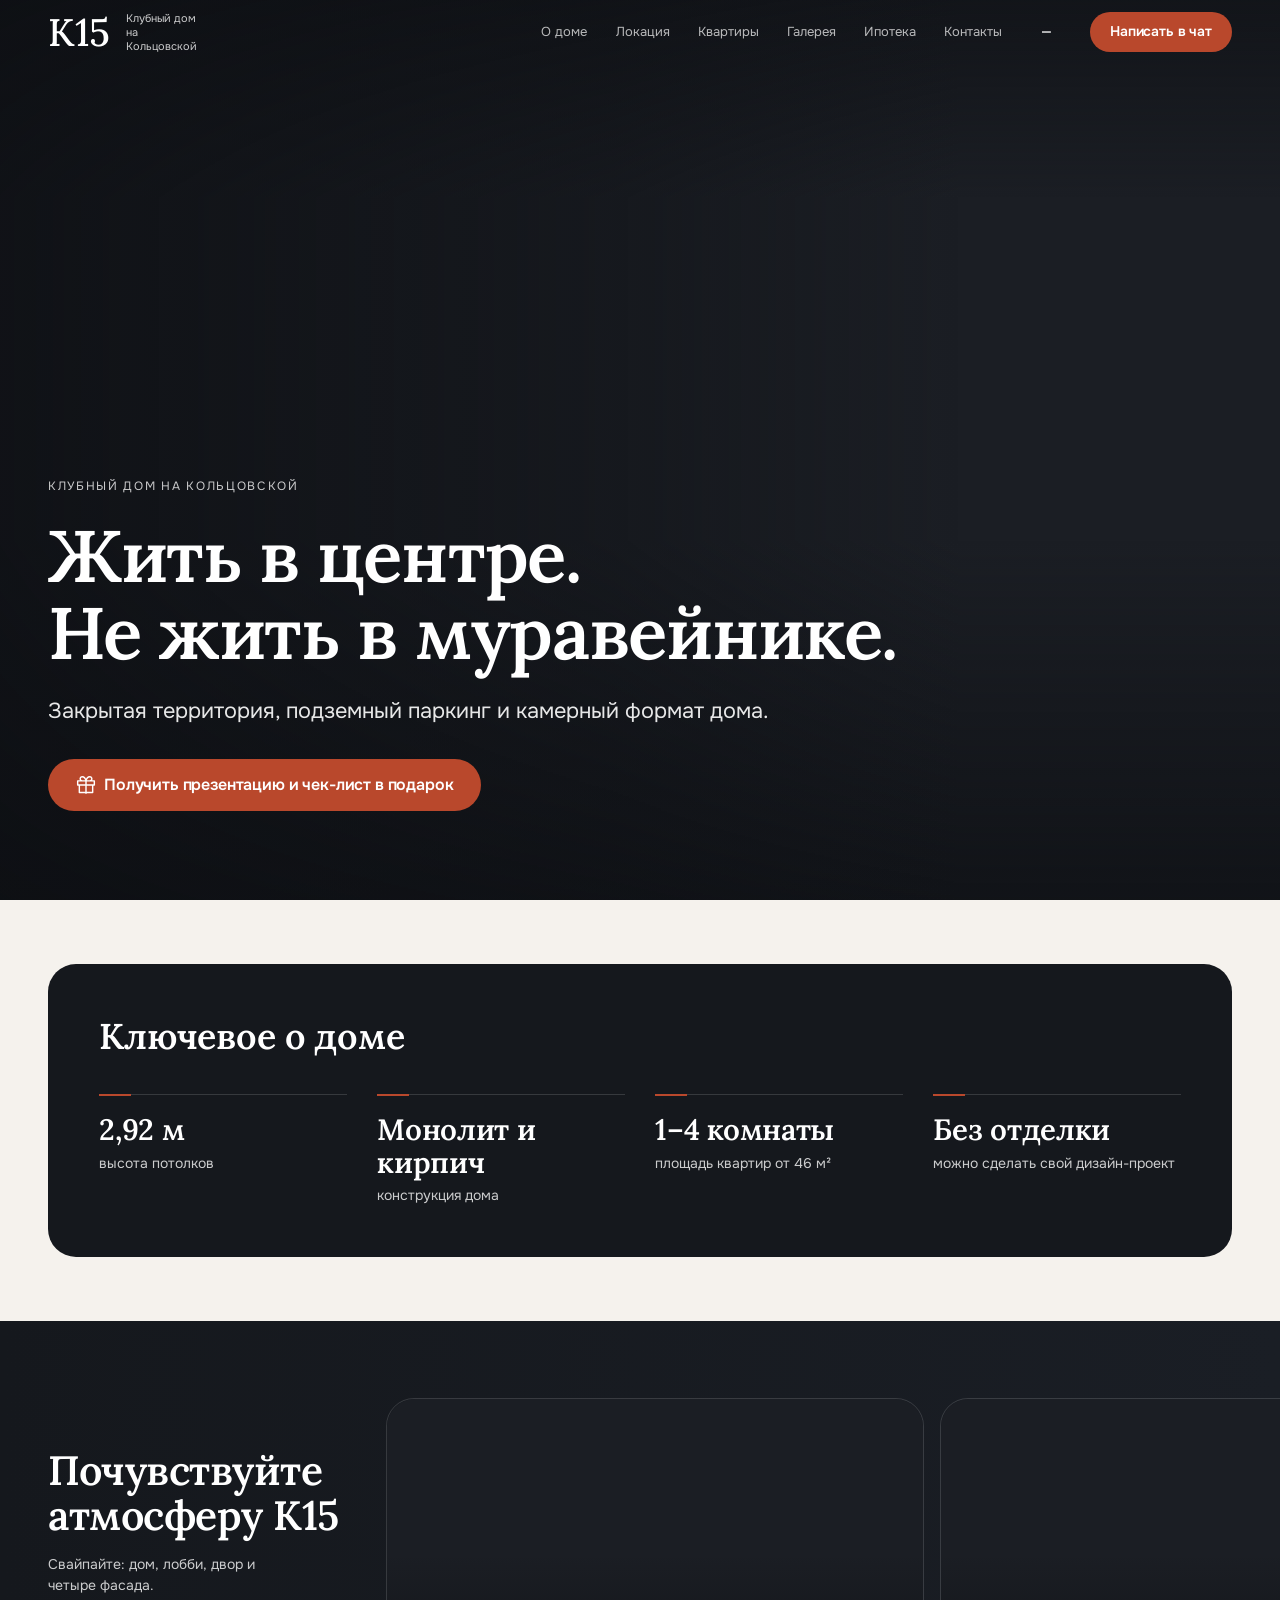
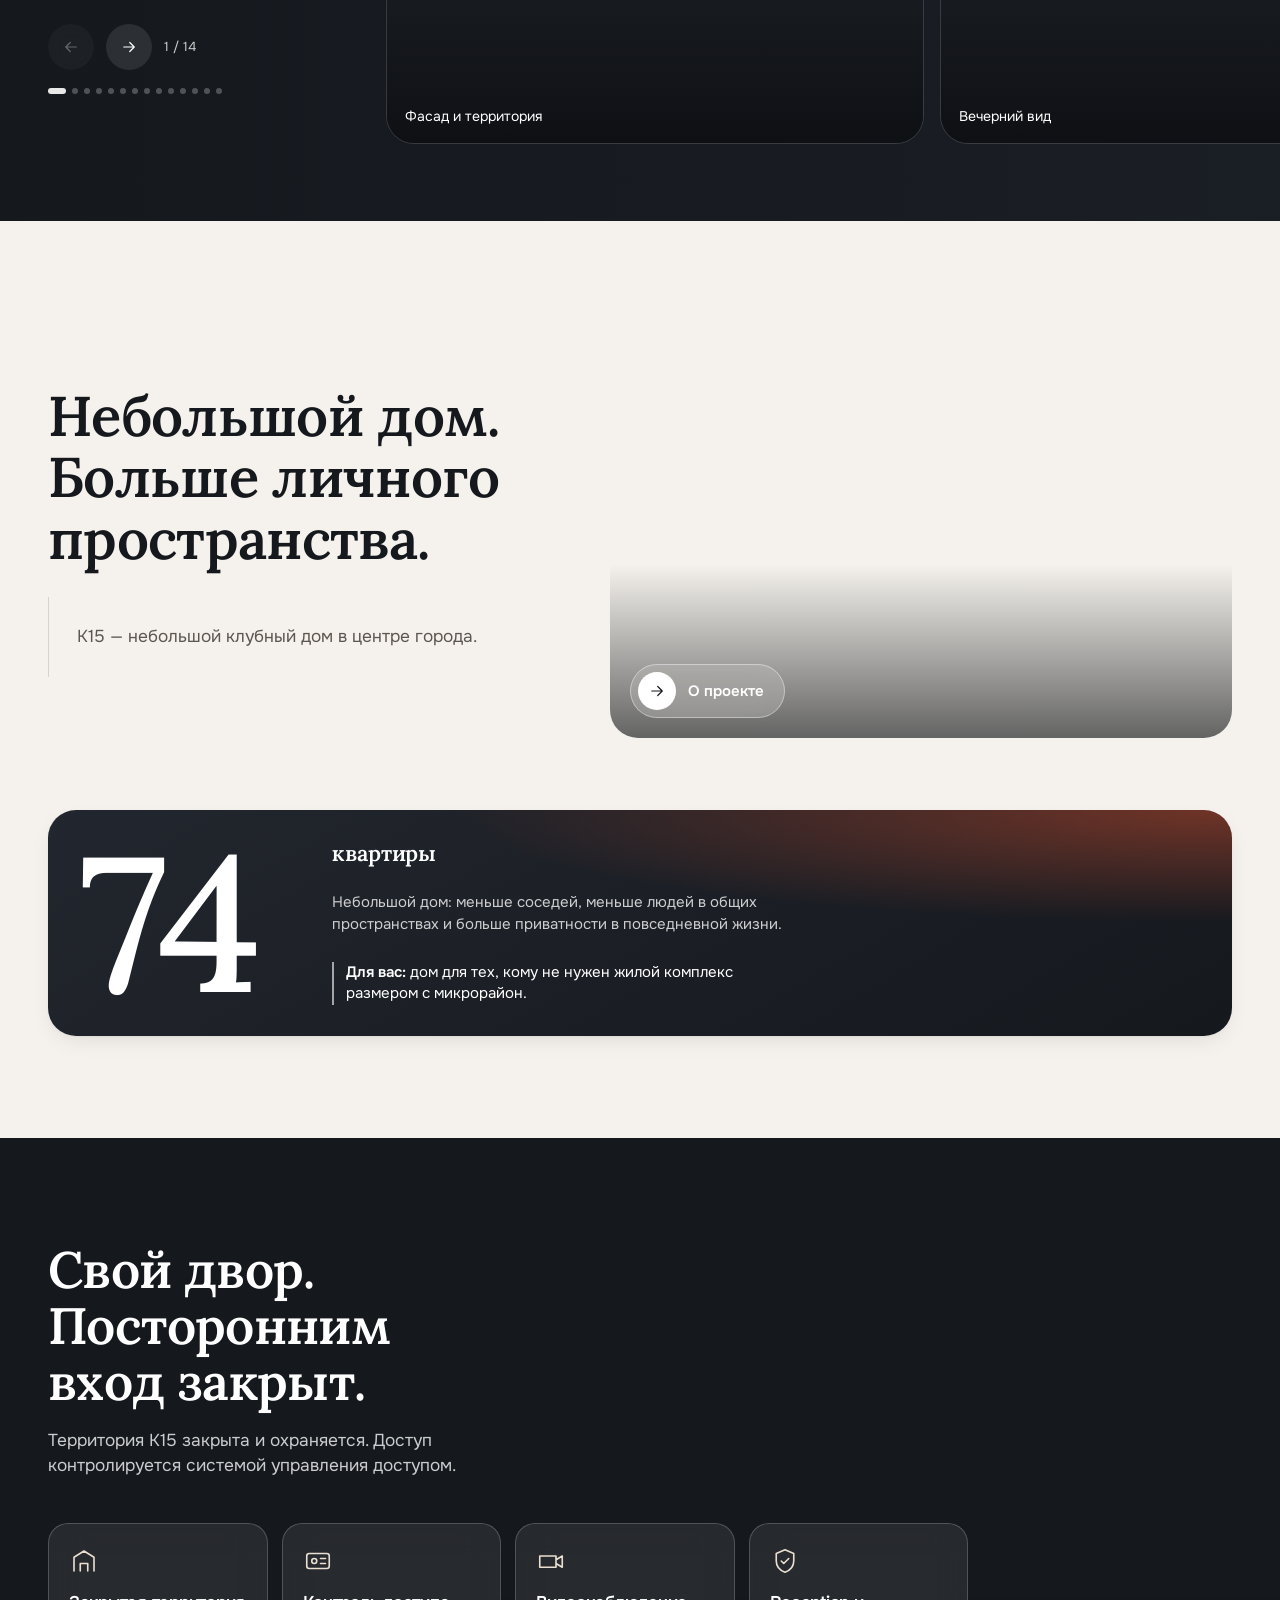
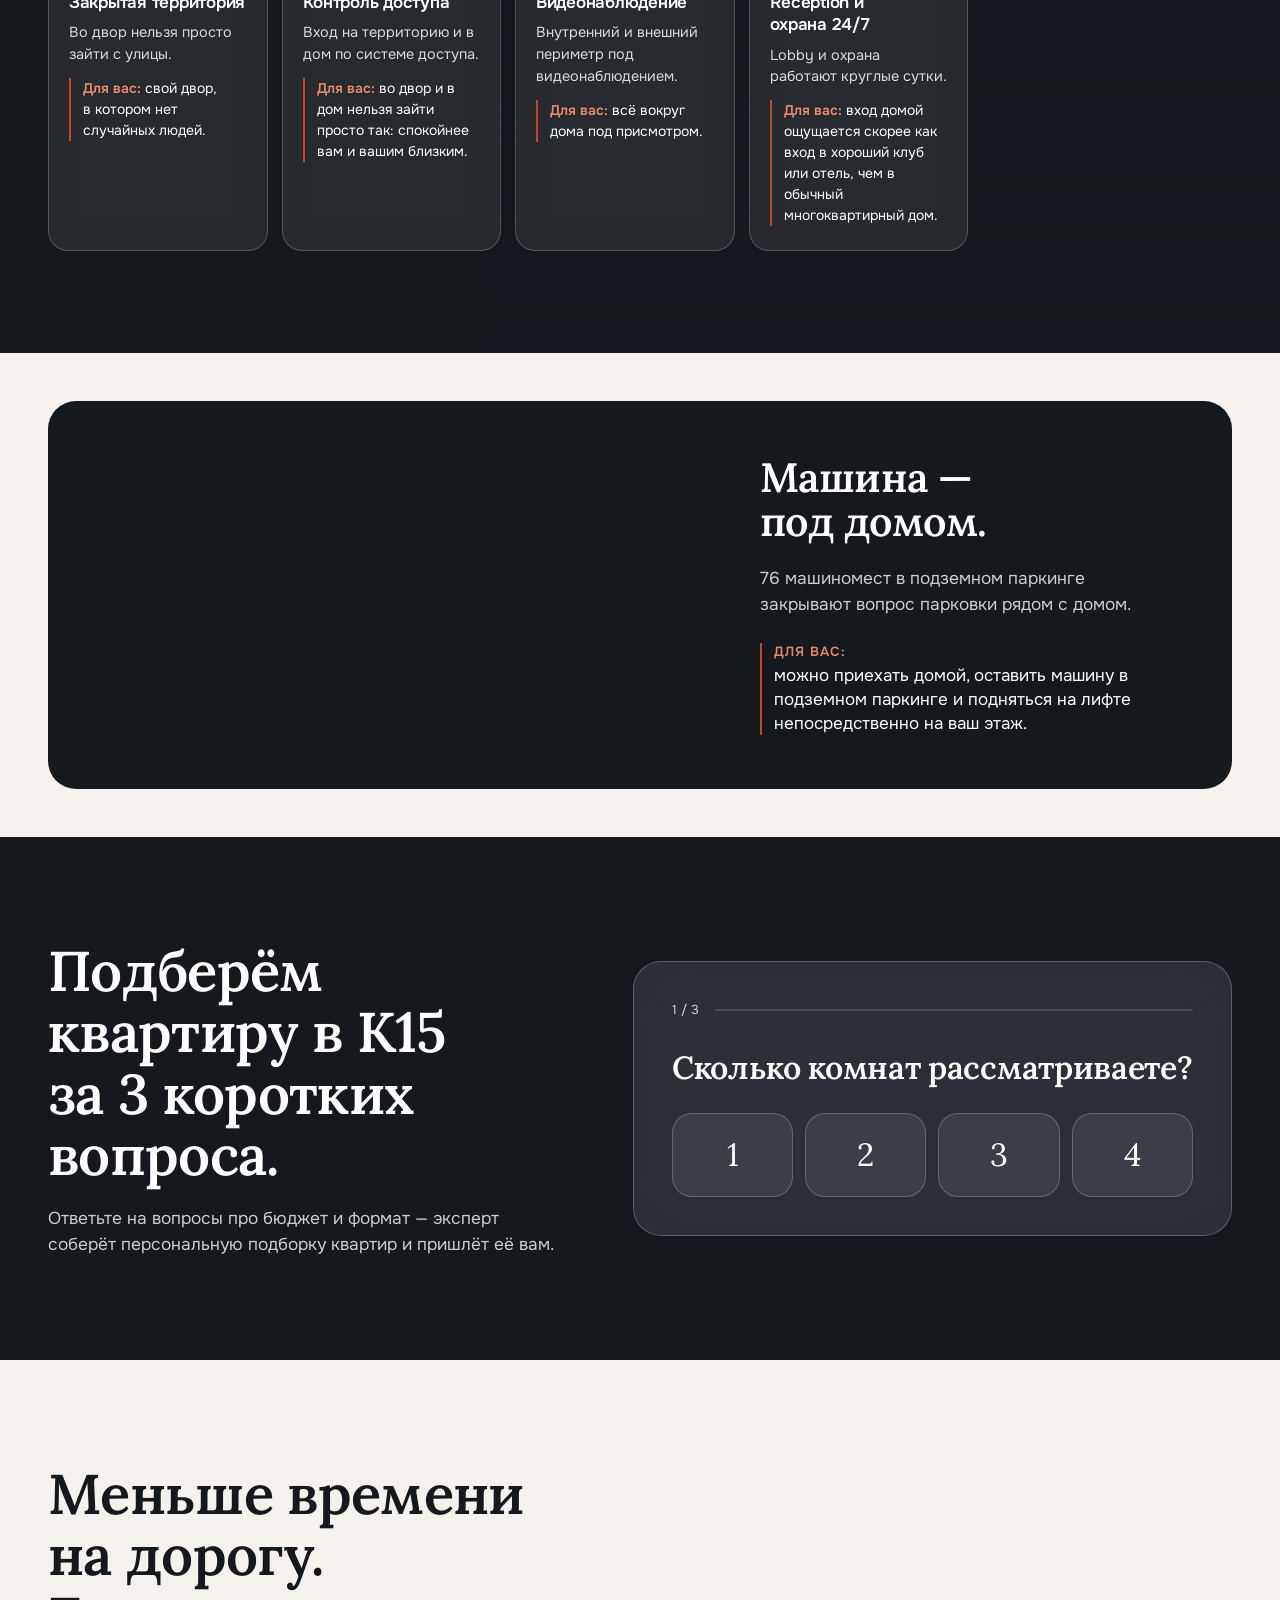
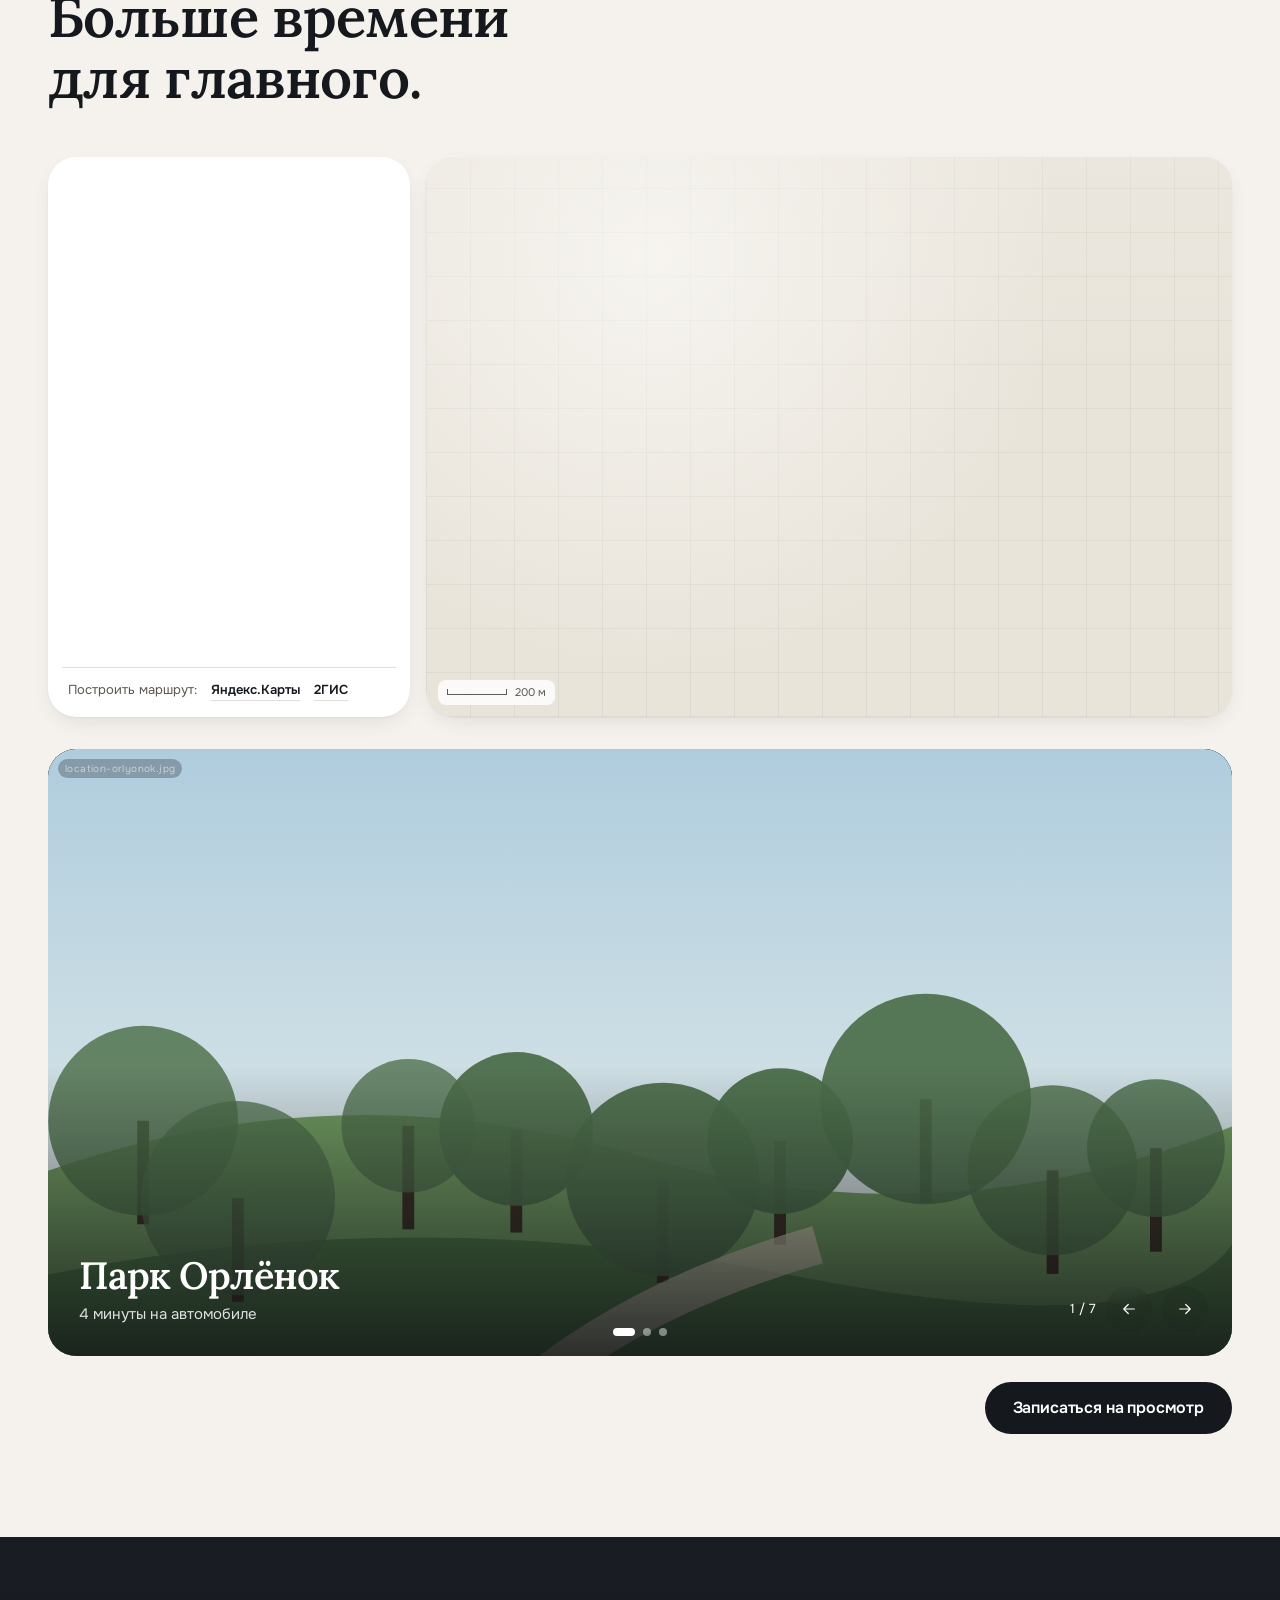
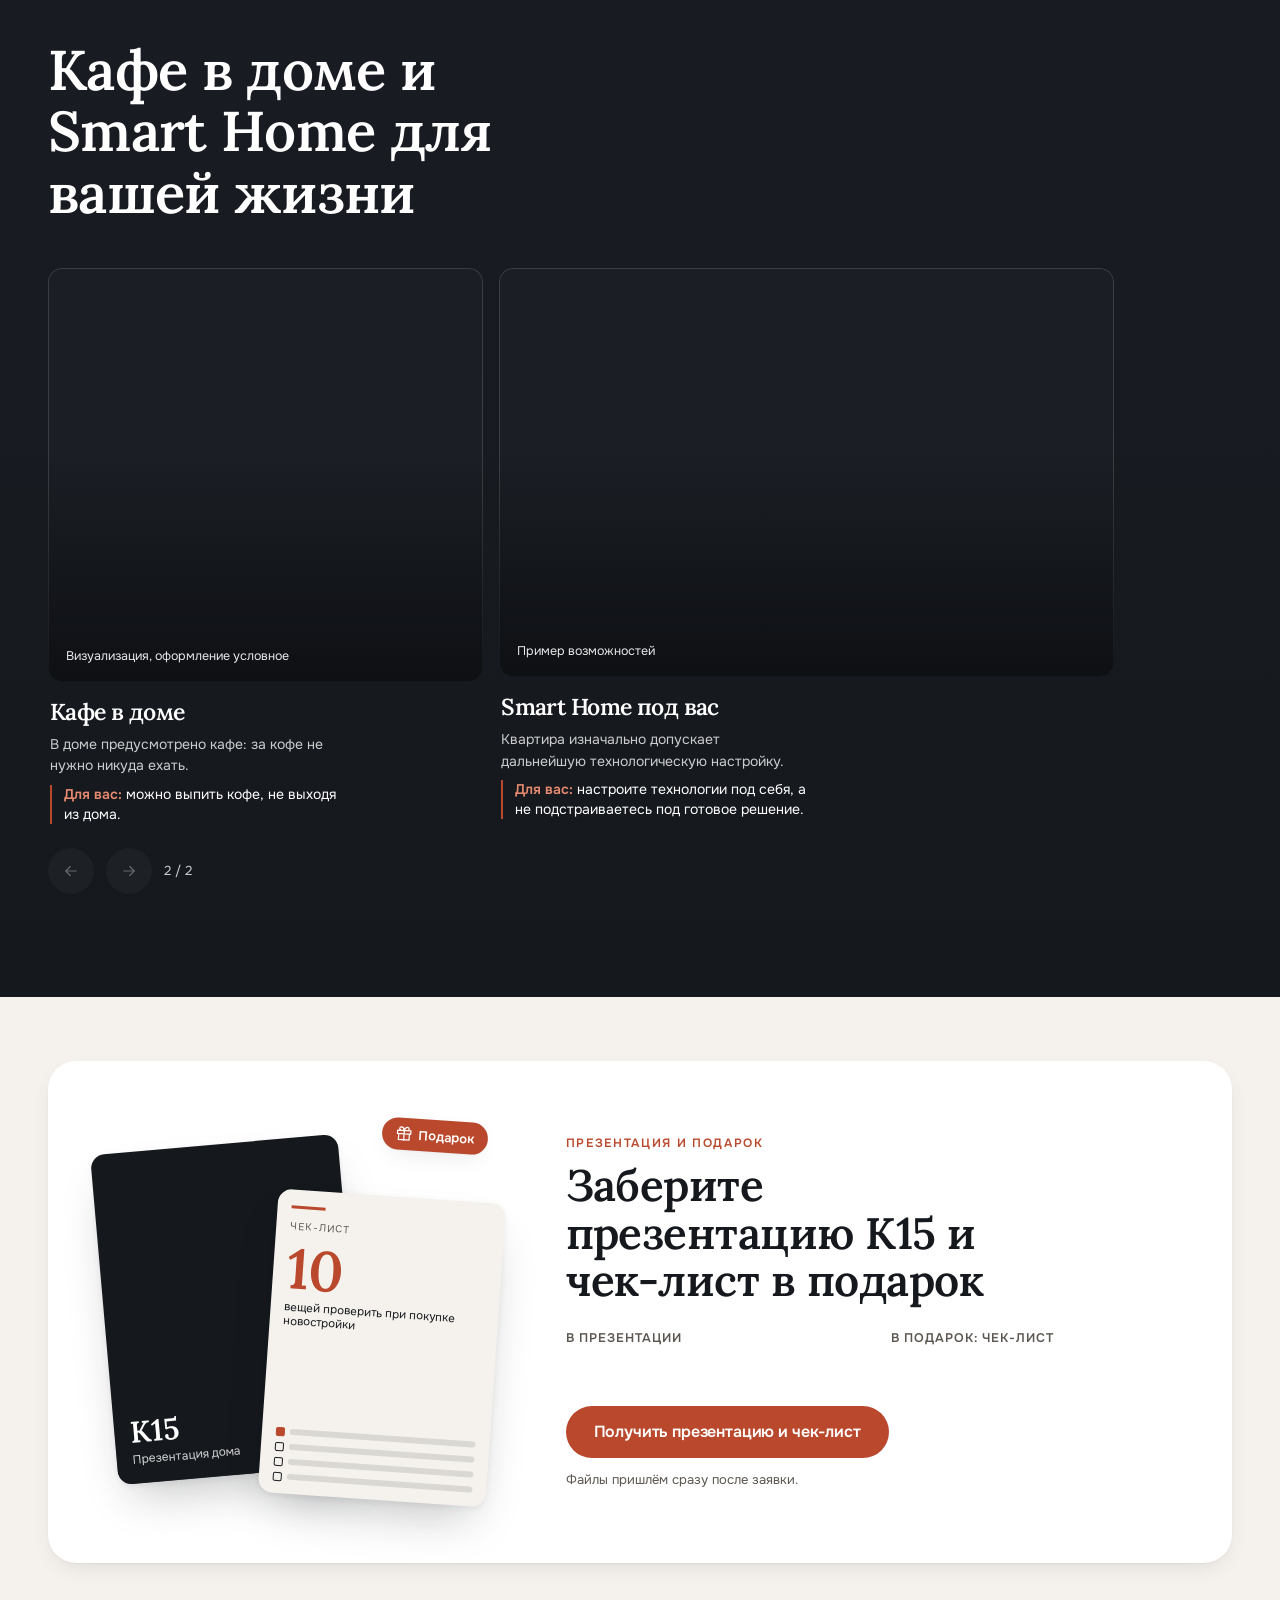
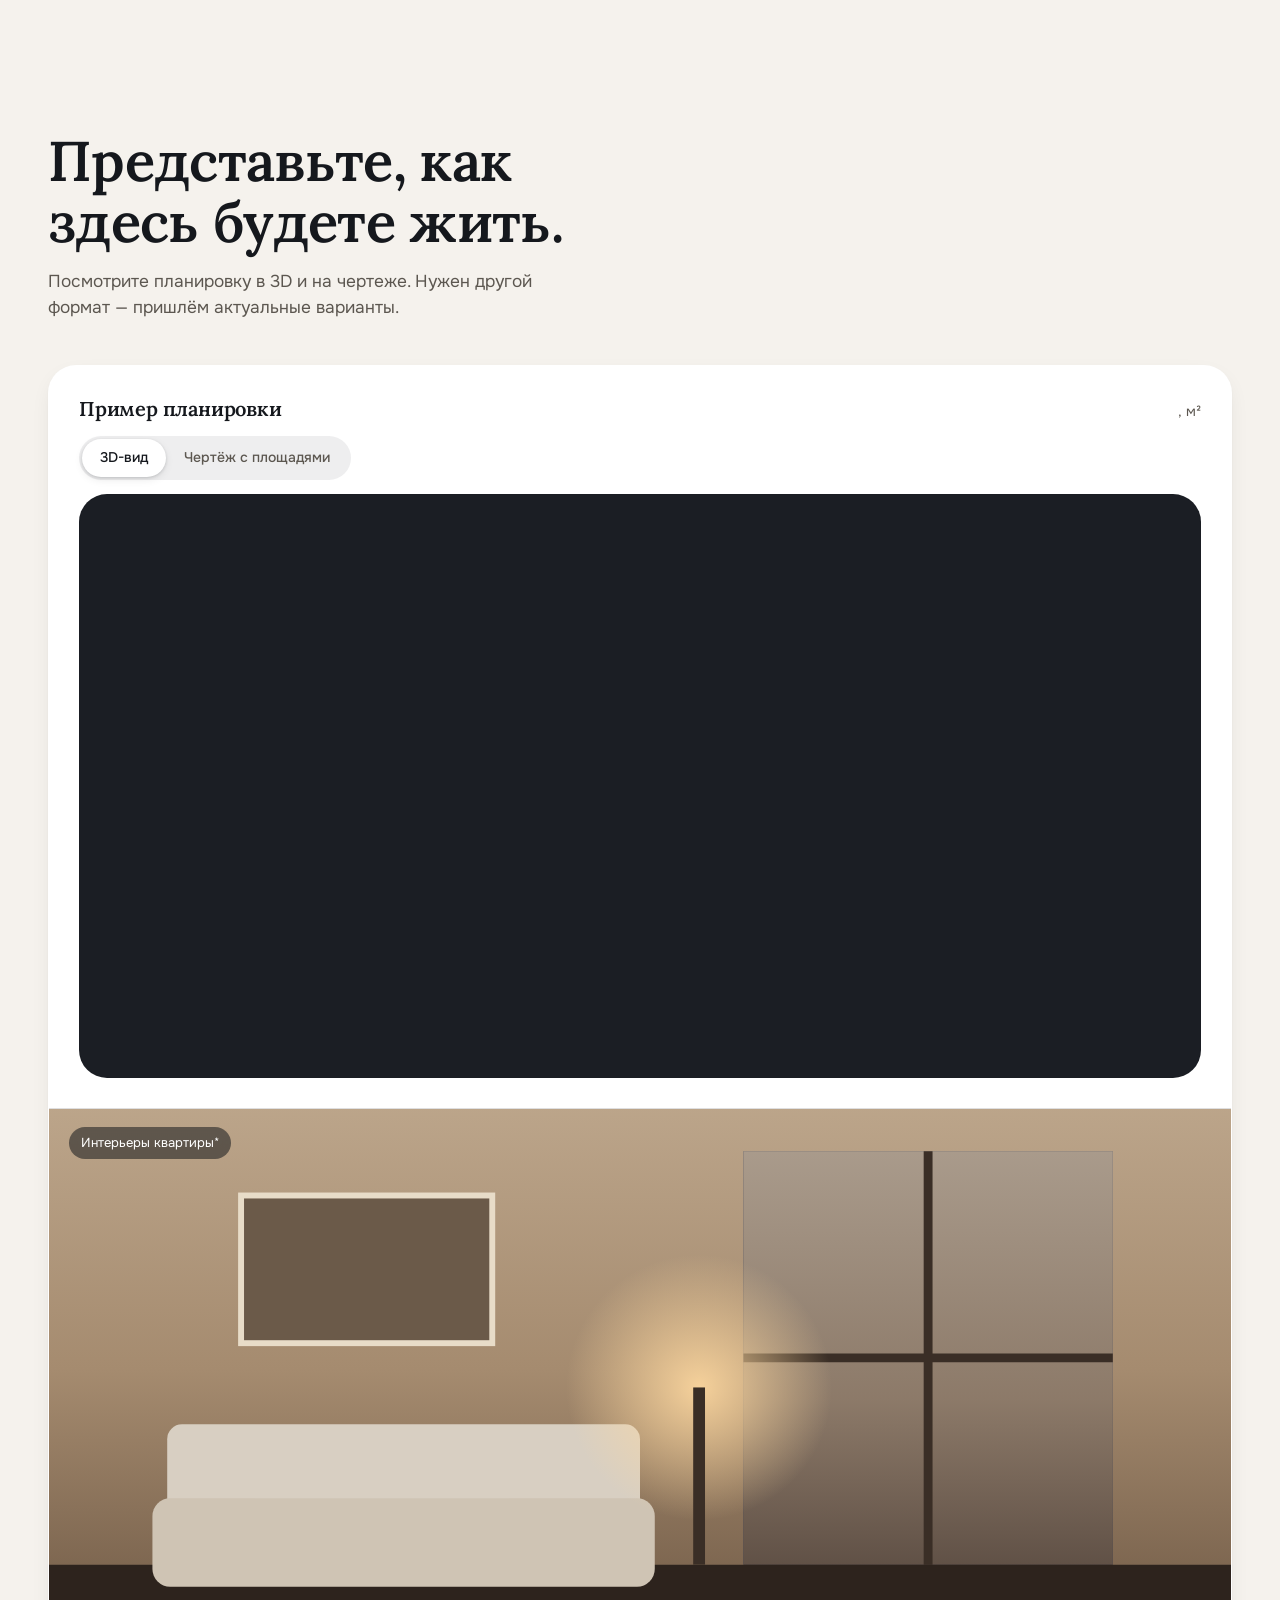
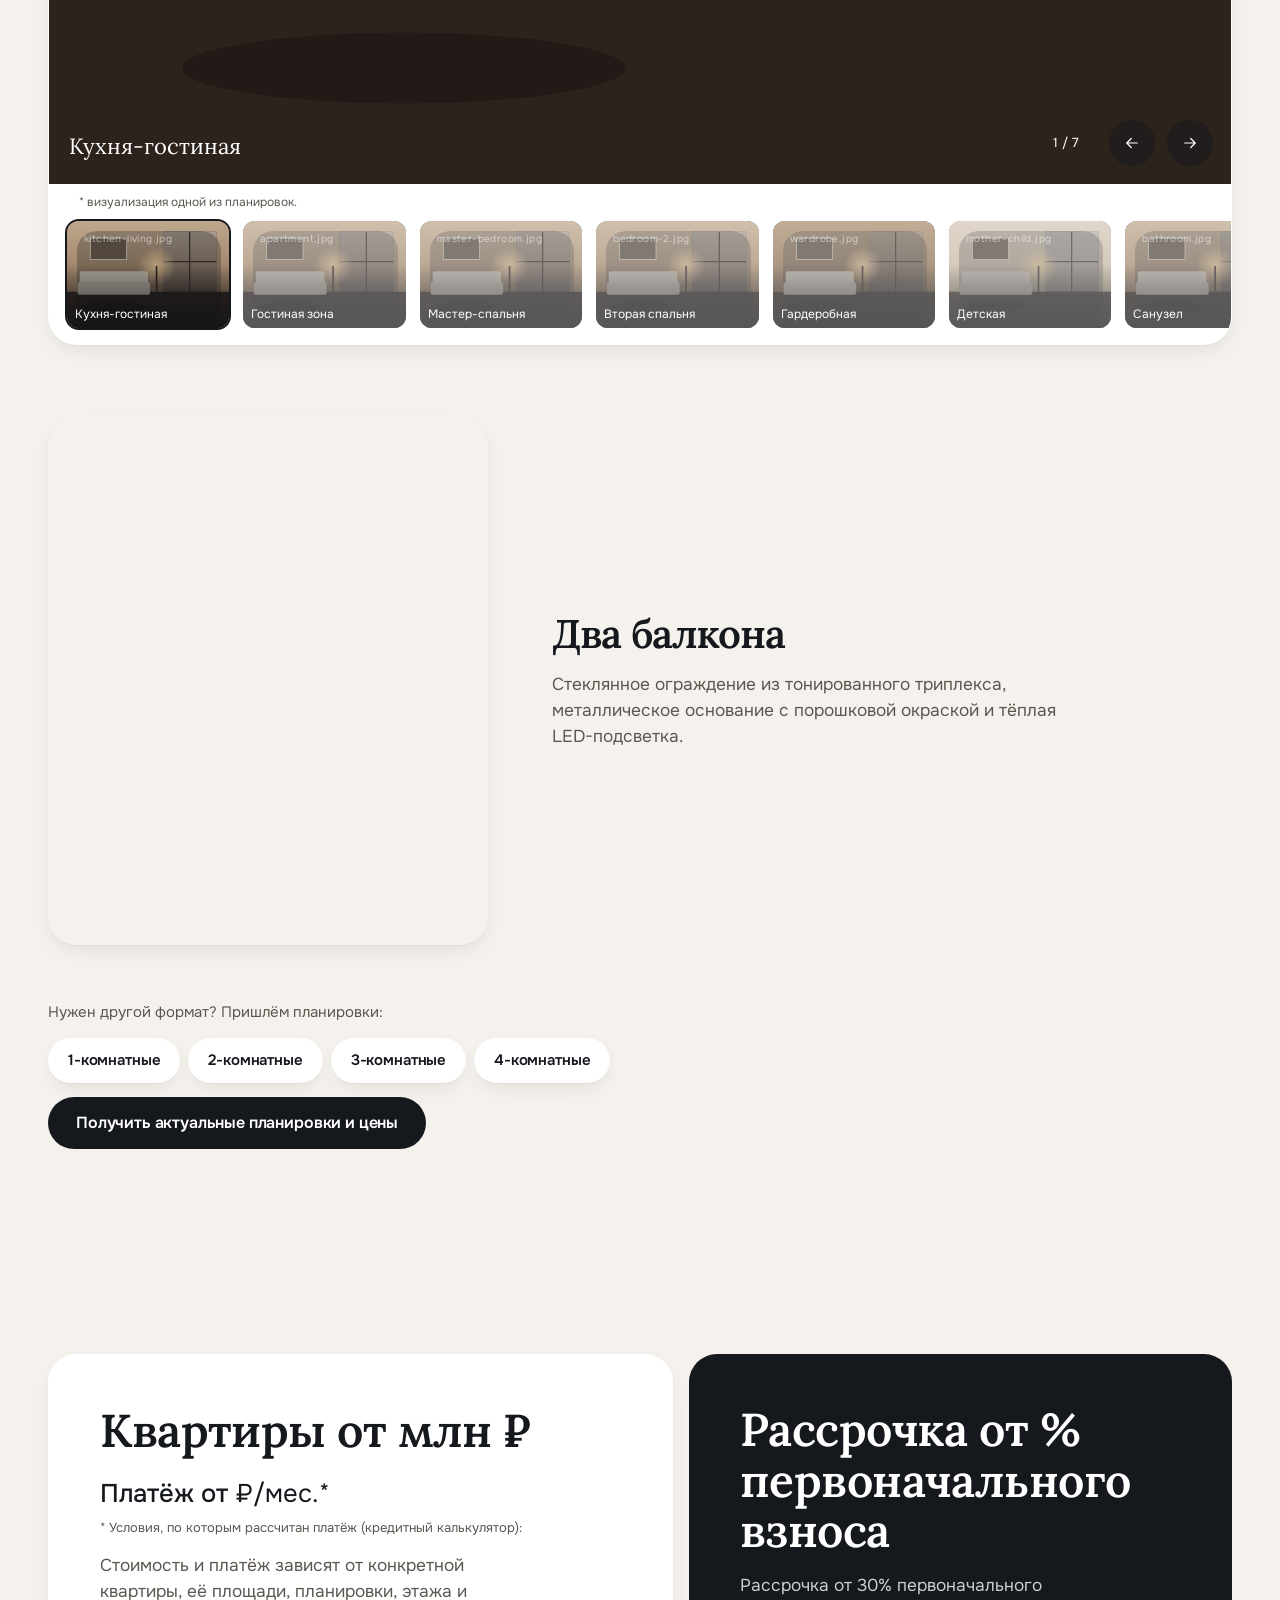
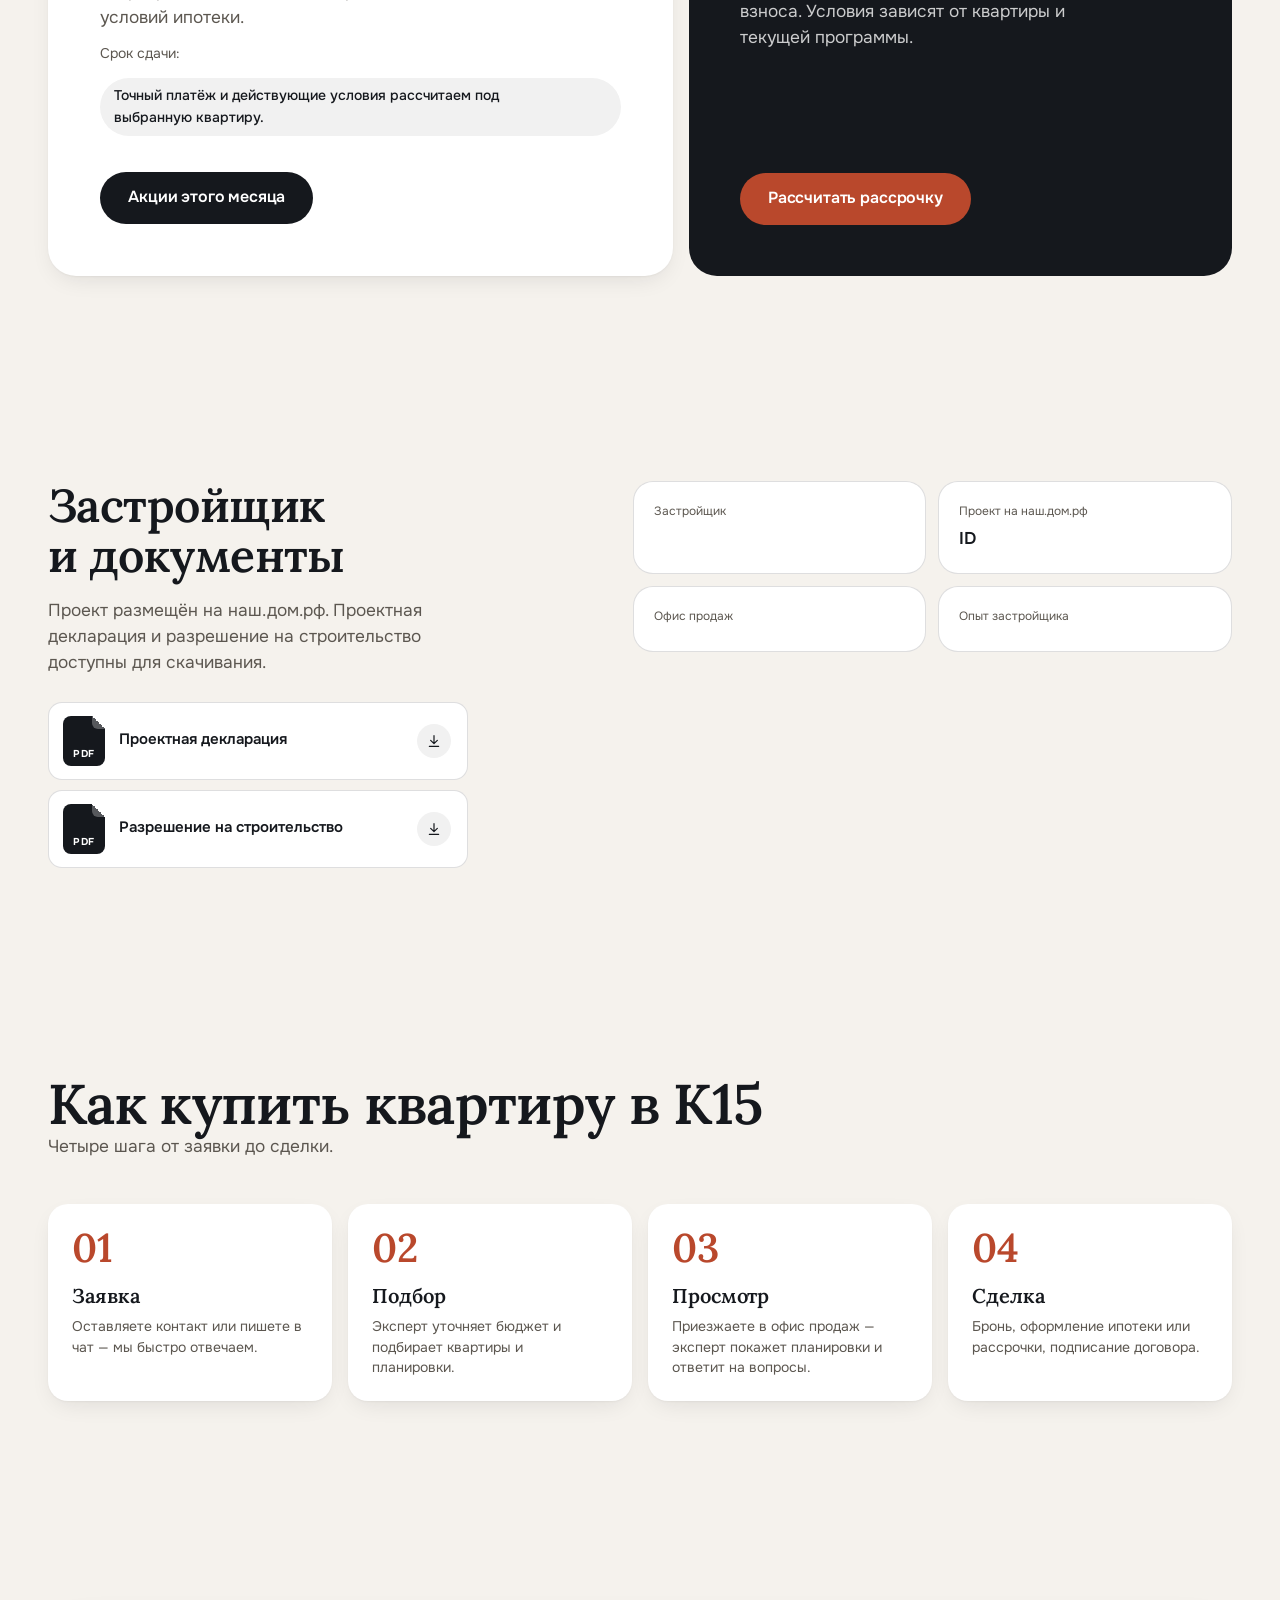
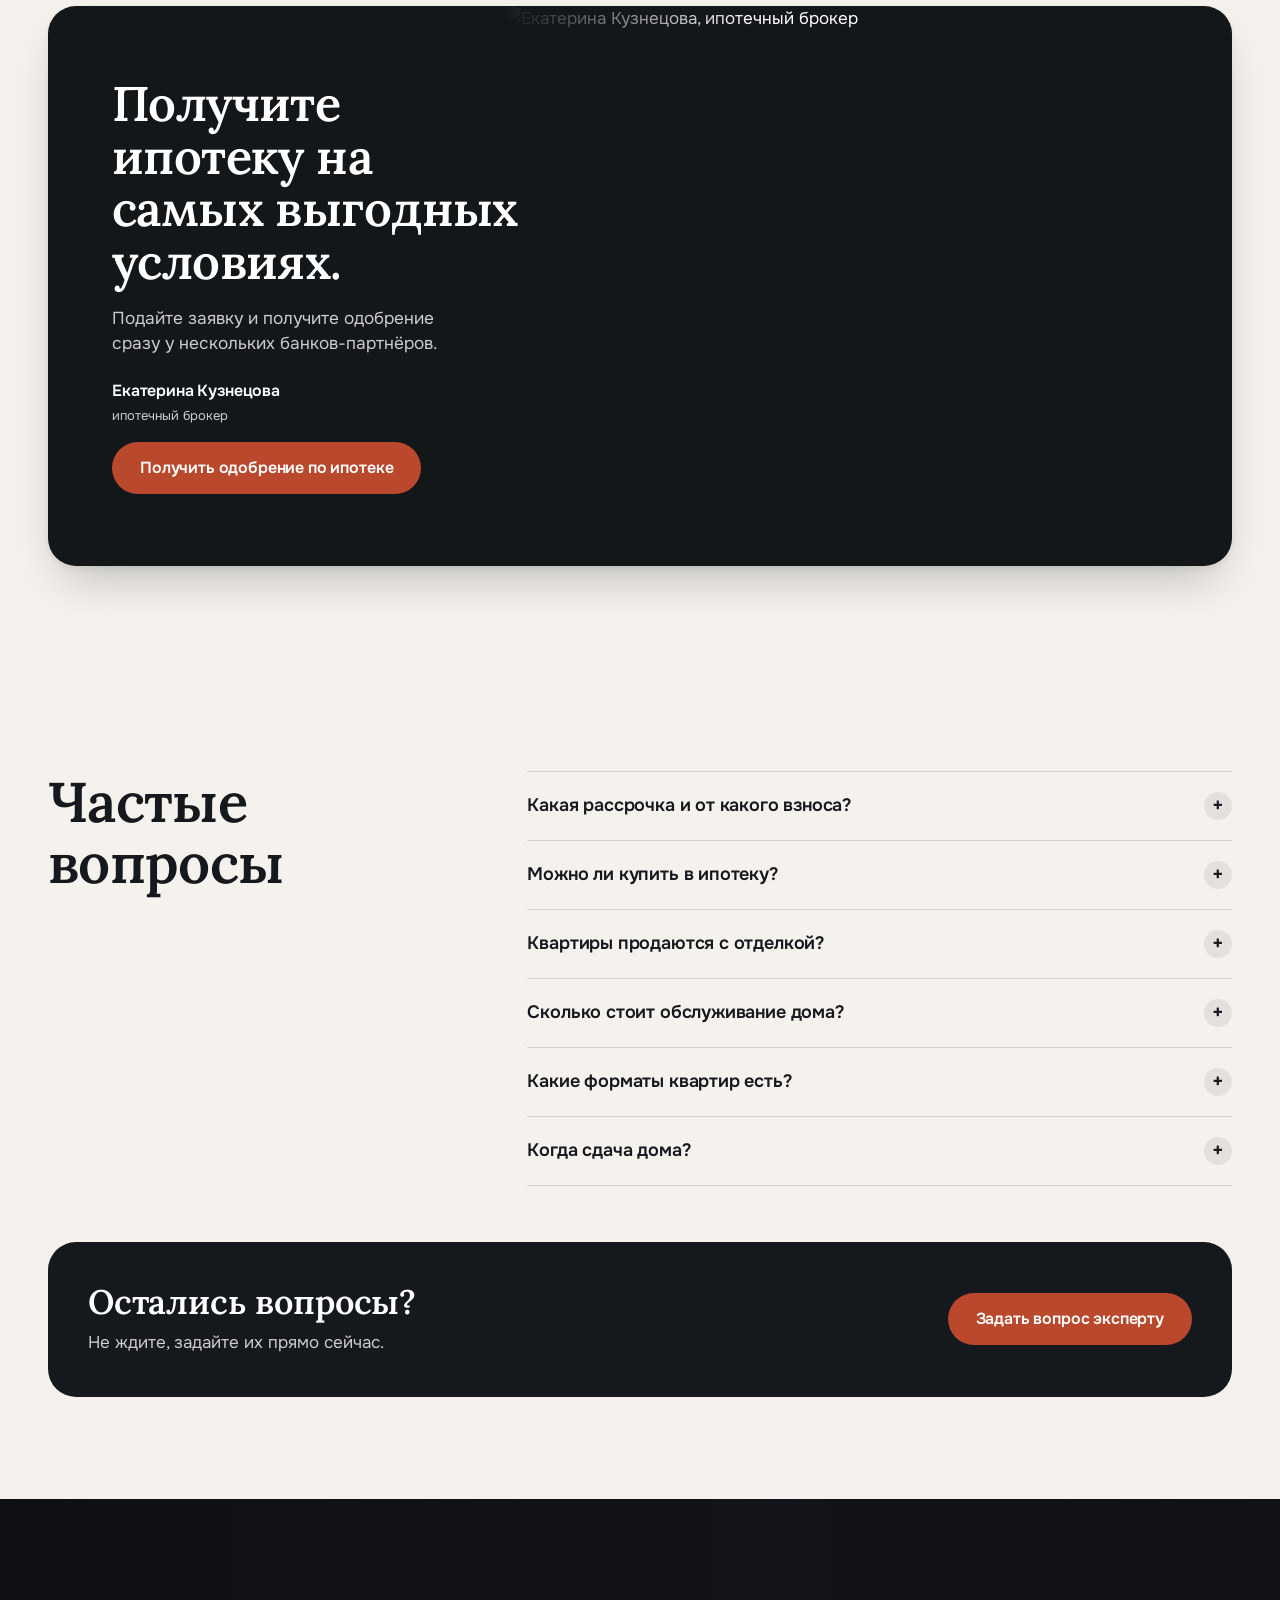
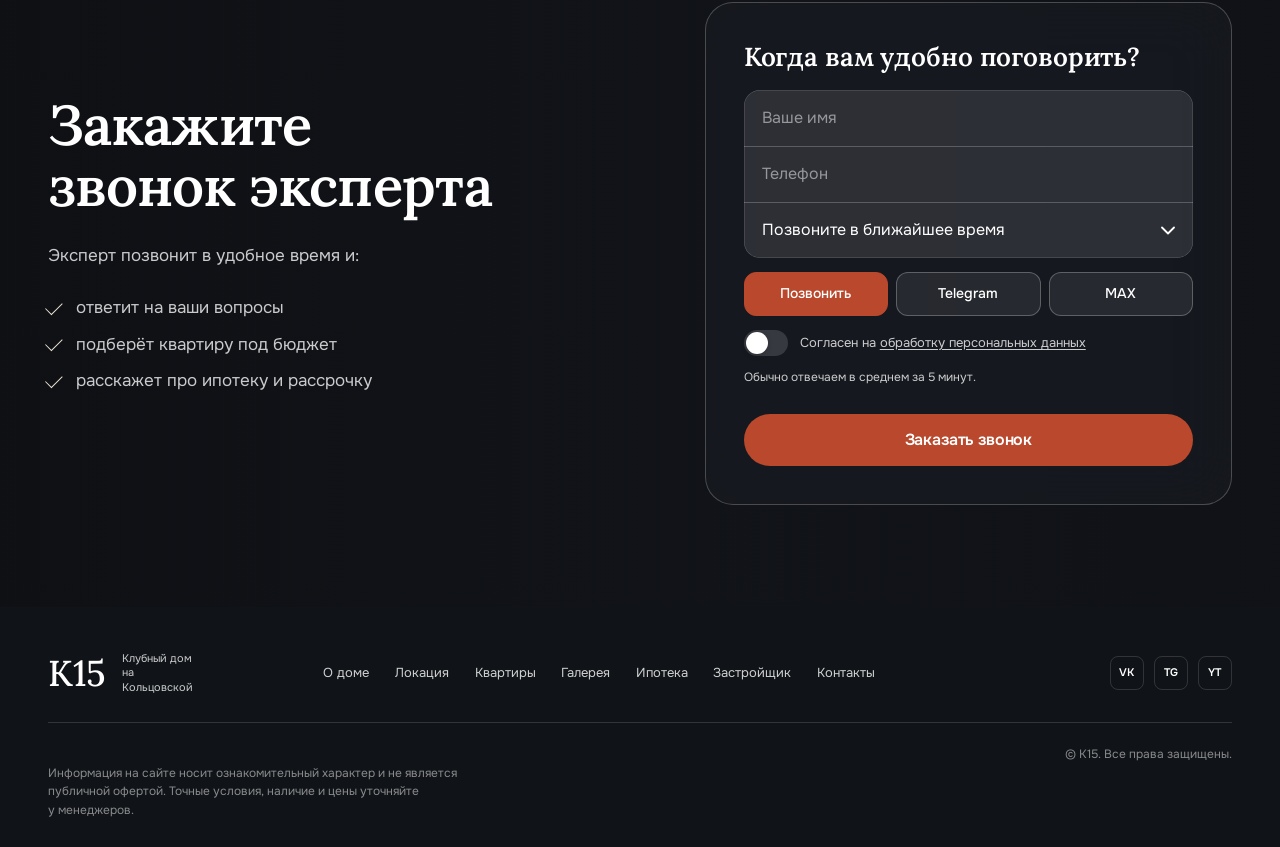
==== landing/reference/K15_landing_edited.html @ 5298f86b "Fix K15 mobile navigation accessibility state" ====
<!doctype html>
<html lang="ru">
<head>
<meta charset="utf-8">
<meta name="viewport" content="width=device-width, initial-scale=1, viewport-fit=cover">
<title>K15 — клубный дом на Кольцовской, Воронеж</title>
<meta name="description" content="Клубный дом K15 в центре Воронежа: закрытая территория, подземный паркинг, reception 24/7 и клубный формат.">
<meta name="theme-color" content="#15181d">
<meta property="og:type" content="website">
<meta property="og:title" content="K15 — клубный дом на Кольцовской, Воронеж">
<meta property="og:description" content="Закрытая территория, подземный паркинг, reception 24/7. Получите презентацию, актуальные планировки и цены.">
<meta property="og:image" content="images/og.jpg"><!-- после публикации замените на абсолютный URL: https://ваш-домен/images/og.jpg -->
<meta name="twitter:card" content="summary_large_image">
<link rel="preload" as="image" href="images/s/hero.webp" media="(max-width:860px)" fetchpriority="high">
<link rel="preload" as="image" href="images/hero.webp" media="(min-width:861px)" fetchpriority="high">
<meta name="apple-mobile-web-app-title" content="K15">
<link rel="icon" href="data:image/svg+xml,%3Csvg xmlns='http://www.w3.org/2000/svg' viewBox='0 0 64 64'%3E%3Crect width='64' height='64' rx='15' fill='%2315181d'/%3E%3Ctext x='32' y='42' font-family='Lora,Georgia,serif' font-size='27' text-anchor='middle' fill='%23fff'%3EK15%3C/text%3E%3C/svg%3E">
<link rel="preconnect" href="https://fonts.googleapis.com">
<link rel="preconnect" href="https://fonts.gstatic.com" crossorigin>
<link href="https://fonts.googleapis.com/css2?family=Lora:wght@500;600;700&family=Onest:wght@400;500;600;700&display=swap" rel="stylesheet">
<script>document.documentElement.classList.add('js')</script>
<style>
/* =====================================================================
   TOKENS — цвета, шрифты, ширины. Меняются в одном месте.
   ===================================================================== */
:root{
  --ink:#15181d;        /* тёмный графит */      /* графит для карточек на тёмном */
  --milk:#f5f2ed;       /* тёплый белый */
  --sand:#eadfd0;       /* акцент кнопок */
  --line-d:rgba(255,255,255,.14);
  --line-l:rgba(21,24,29,.14);
  --pad:clamp(20px,4vw,48px);
  --max:1240px;
  --edge:max(var(--pad),calc((100vw - var(--max))/2));
}
*{box-sizing:border-box;margin:0;padding:0}
html{scroll-behavior:smooth;scroll-padding-top:70px;-webkit-text-size-adjust:100%}
body{font:400 16px/1.55 var(--sans);color:var(--ink);background:var(--milk);-webkit-font-smoothing:antialiased;overflow-x:hidden}
img,svg{display:block;max-width:100%}
a{color:inherit;text-decoration:none}
button{font:inherit;color:inherit;background:none;border:0;cursor:pointer}
:focus-visible{outline:2px solid var(--sand);outline-offset:3px}
.wrap{width:min(100% - 2*var(--pad),var(--max));margin-inline:auto}
.bleed{margin-right:calc(-1*var(--edge))}
h1,h2,h3{font-family:var(--serif)}
h2{font-size:clamp(32px,4.4vw,56px)}
h3{font-size:clamp(20px,2vw,26px);line-height:1.2}
.lead{color:var(--txt-l);max-width:46ch}
.dark .lead{color:var(--txt-d)}
.small{color:var(--txt-l)}
.dark .small{color:var(--txt-d)}
section{position:relative}
.dark{background:var(--ink);color:#fff}
.light{background:var(--milk);color:var(--ink)}
.pad{padding-block:clamp(56px,8vw,104px)}
[data-var]{white-space:nowrap}

/* buttons */
.btn{display:inline-flex;align-items:center;justify-content:center;gap:8px;white-space:nowrap}
.btn.block{width:100%}
.round{width:46px;height:46px;border-radius:50%;display:inline-grid;place-items:center;flex:none}
.round svg{width:18px;height:18px;stroke:currentColor;fill:none;stroke-width:1.6;stroke-linecap:round;stroke-linejoin:round}
.round[disabled]{opacity:.35;cursor:default}
.light .round{border-color:var(--line-l)}

/* image slots (placeholder → real photo) */
.ph{position:relative;overflow:hidden;background:#1b1e24;border-radius:inherit;isolation:isolate}
.ph .art{position:absolute;inset:0;background-size:cover;background-position:center;transition:transform 1.2s cubic-bezier(.2,.6,.2,1)}
.ph .tag{position:absolute;left:10px;top:10px;font-size:10px;letter-spacing:.04em;color:rgba(255,255,255,.55);background:rgba(21,24,29,.28);padding:2px 7px;border-radius:20px;z-index:2;pointer-events:none}
.no-tags .ph .tag{display:none}
.ph.real .tag{display:none}
.shade::after{content:"";position:absolute;inset:0;background:linear-gradient(0deg,rgba(10,12,15,.78),rgba(10,12,15,0) 55%);z-index:1;pointer-events:none}

/* reveal */
.js .rv{opacity:0}
.js .rv.in{opacity:1;transform:none}
.js .rvi .art{transform:scale(1.07)}
.js .rvi.in .art{transform:scale(1)}
@media (prefers-reduced-motion:reduce){
  html{scroll-behavior:auto}
  .js .rv,.js .rvi .art{opacity:1;transform:none;transition:none}
}

/* =====================================================================
   HEADER
   ===================================================================== */
.hdr{position:fixed;inset:0 0 auto 0;z-index:50;height:var(--hdr);color:#fff}
.hdr.compact{-webkit-backdrop-filter:blur(14px)}
.hdr .wrap{height:100%;display:flex;align-items:center;gap:clamp(16px,3vw,44px)}
.logo{display:flex;align-items:center;gap:16px}
.logo b{font:300 clamp(30px,3vw,40px)/1 var(--serif);transition:font-size .35s}
.logo span{font-size:11px;line-height:1.3;color:var(--txt-d);max-width:12ch}
.nav{display:flex;margin-left:auto;font-size:13px;color:rgba(255,255,255,.82)}
.nav a{padding:8px 0;position:relative}
.nav a::after{content:"";position:absolute;left:0;right:0;bottom:3px;height:1px;background:currentColor;transform:scaleX(0);transform-origin:left;transition:transform .3s}
.nav a:hover::after{transform:scaleX(1)}
.hdr .tel{font-size:14px;font-weight:500;white-space:nowrap}
.burger{display:none;width:44px;height:44px;margin-right:-10px;place-items:center}
.burger i{display:block;width:22px;height:1.5px;background:#fff;position:relative;transition:background .2s}
.burger i::before,.burger i::after{content:"";position:absolute;left:0;width:22px;height:1.5px;background:#fff;transition:transform .3s}
.burger i::before{top:-7px}.burger i::after{top:7px}
.menu-open .burger i{background:transparent}
.menu-open .burger i::before{transform:translateY(7px) rotate(45deg)}
.menu-open .burger i::after{transform:translateY(-7px) rotate(-45deg)}
.mnav{position:fixed;inset:0;z-index:45;color:#fff;padding:calc(var(--hdr) + 24px) var(--pad) 32px;display:flex;flex-direction:column;gap:6px;transform:translateY(-100%);visibility:hidden;transition:transform .45s cubic-bezier(.2,.7,.2,1),visibility 0s .45s}
.menu-open .mnav{transform:none;visibility:visible;transition:transform .45s cubic-bezier(.2,.7,.2,1)}
.mnav a.l{padding:12px 0;border-bottom:1px solid var(--line-d)}
.mnav .btn{margin-top:auto}
.mnav .tel2{margin-top:16px;text-align:center;color:var(--txt-d)}

/* =====================================================================
   HERO
   ===================================================================== */
.hero{min-height:max(640px,100svh);color:#fff;display:flex;align-items:flex-end;overflow:hidden;background:var(--ink)}
.hero-bg{position:absolute;inset:0}
.hero-bg .ph{position:absolute;inset:0;opacity:0;transition:opacity 1.2s ease}
.hero-bg .ph.on{opacity:1}
.hero::before{content:"";position:absolute;inset:0;z-index:2;background:linear-gradient(90deg,rgba(13,15,19,.78) 0%,rgba(13,15,19,.35) 48%,rgba(13,15,19,0) 75%),linear-gradient(0deg,rgba(13,15,19,.7) 0%,rgba(13,15,19,0) 40%),linear-gradient(180deg,rgba(13,15,19,.6),rgba(13,15,19,0) 22%)}
.hero .wrap{position:relative;z-index:3;padding-bottom:clamp(40px,7vh,84px);padding-top:120px;display:grid;grid-template-columns:1fr auto;align-items:end;gap:24px}
.hero .lbl{font-size:12px;letter-spacing:.14em;text-transform:uppercase;color:var(--txt-d);margin-bottom:22px}
.hero .tag{display:none}

/* =====================================================================
   TICKER
   ===================================================================== */
@keyframes tick{to{transform:translateX(-50%)}}

/* =====================================================================
   CAROUSEL (общий компонент)
   ===================================================================== */
.track{display:flex;gap:16px;overflow-x:auto;scroll-snap-type:x mandatory;scrollbar-width:none;-webkit-overflow-scrolling:touch;position:relative;overscroll-behavior-x:contain}
.track::-webkit-scrollbar{display:none}
.track>*{flex:0 0 auto;scroll-snap-align:start}
.track.drag{scroll-snap-type:none;cursor:grabbing;user-select:none}
.track{cursor:grab}
.ctl{display:flex;align-items:center;gap:12px}
.ctl .cnt{font-size:13px;color:var(--txt-d);min-width:44px}
.light .ctl .cnt{color:var(--txt-l)}
.dots{display:flex;gap:6px}
.dots i{width:6px;height:6px;border-radius:50%;background:currentColor;opacity:.25;transition:opacity .3s,width .3s;cursor:pointer}
.dots i.on{opacity:.9;width:18px;border-radius:4px}

/* Gallery */
.gal{padding-block:clamp(48px,6vw,80px);background:linear-gradient(90deg,#15181d,#1a1e25)}
.gal-in{display:grid;grid-template-columns:minmax(220px,300px) 1fr;gap:clamp(24px,3vw,48px);padding-left:var(--edge);align-items:center}
.gal h2{font-size:clamp(30px,3.2vw,44px)}
.gal .lead{margin:16px 0 28px;font-size:14px}
.gal .ctl{flex-wrap:wrap}
.gal .track{padding-right:var(--edge)}
.gal .card{width:clamp(280px,42vw,560px);aspect-ratio:1.55;border-radius:14px;overflow:hidden;position:relative;cursor:pointer;border:1px solid var(--line-d)}
.card .cap{position:absolute;left:18px;bottom:16px;right:18px;z-index:3;font-size:14px;color:#fff}
.card:hover .art{transform:scale(1.04)}

/* =====================================================================
   ABOUT (74)
   ===================================================================== */
.about-grid{display:grid;grid-template-columns:1fr 1.25fr;gap:clamp(28px,5vw,72px);align-items:center}
.about h2{max-width:14ch}
.big{display:flex;align-items:flex-end;gap:0;margin-top:clamp(28px,4vw,52px)}
.big .u{font:400 20px/1 var(--serif);padding-bottom:6px;margin-left:14px}
.about .split{display:grid;grid-template-columns:auto 1fr;gap:28px;align-items:center}
.about .split .vl{width:1px;align-self:stretch;background:var(--line-l);min-height:80px}
.about-img{position:relative;aspect-ratio:1.5;border-radius:14px;overflow:hidden}
.pill{position:absolute;z-index:3;display:flex;align-items:center;color:#fff}
.pill .round{border:0}
.pill .round:hover{background:#fff}

/* =====================================================================
   SECURITY
   ===================================================================== */
.sec{overflow:hidden}
.sec-bg{position:absolute;top:0;right:0;bottom:0;width:62%}
.sec-bg::after{content:"";position:absolute;inset:0;background:linear-gradient(0deg,rgba(21,24,29,.92) 0%,rgba(21,24,29,0) 45%),linear-gradient(90deg,var(--ink) 0%,rgba(21,24,29,.72) 45%,rgba(21,24,29,.15) 100%);z-index:2}
.sec .wrap{position:relative;z-index:3}
.sec h2{max-width:14ch;font-size:clamp(32px,4vw,52px)}
.sec .lead{margin:18px 0 44px}
.sec-cards{display:grid;grid-template-columns:repeat(4,1fr);gap:14px;max-width:920px}
.sc{border-radius:12px;transition:background .3s,border-color .3s}
.sc:hover,.sc:focus-within,.sc.tap{background:rgba(255,255,255,.07);border-color:var(--line-d)}
.sc svg{width:30px;height:30px;stroke:var(--sand);fill:none;stroke-width:1.3;stroke-linecap:round;stroke-linejoin:round;margin-bottom:16px}
.sc h3{font:500 15px/1.3 var(--sans);margin-bottom:8px}
.sc p{line-height:1.5}

/* =====================================================================
   PARKING
   ===================================================================== */
.parking{padding-block:clamp(28px,4vw,48px)}
.pk{display:grid;border-radius:20px;overflow:hidden;background:var(--ink);color:#fff}
.pk .ph{border-radius:0;min-height:300px}
.pk .lead,.pk .small{color:var(--txt-d)}

/* =====================================================================
   LOCATION / INFRASTRUCTURE
   ===================================================================== */
.loc-top{display:grid;grid-template-columns:1.2fr 1fr;gap:clamp(24px,5vw,72px);align-items:end;margin-bottom:clamp(28px,4vw,48px)}
.loc .ctl{margin-top:22px;color:var(--ink);justify-content:flex-end}

/* =====================================================================
   LOBBY
   ===================================================================== */
.lobby h2{margin-bottom:22px;max-width:12ch}

/* =====================================================================
   LIFESTYLE
   ===================================================================== */
.life{background:linear-gradient(180deg,#191d23,#15181d)}
.life-top{display:flex;justify-content:space-between;align-items:end;gap:24px;margin-bottom:clamp(28px,4vw,44px);flex-wrap:wrap}
.life .card{width:clamp(250px,26vw,330px);cursor:pointer}
.life .card .ph{aspect-ratio:.86;border-radius:14px;border:1px solid var(--line-d)}
.life .card.wide{width:clamp(290px,34vw,440px)}
.life .card.wide .ph{aspect-ratio:1.05}
.life .card .b{padding:16px 2px 0}
.life .card .b h3{font:400 clamp(19px,1.8vw,24px)/1.2 var(--serif)}
.life .card .b p{font-size:14px;color:var(--txt-d);margin-top:8px;max-width:34ch}
.life .card.room .cap{display:block}
.life .card:not(.room) .cap{display:none}
.life .card .cap.viz{display:block;font-size:12.5px;opacity:.9}

/* =====================================================================
   APARTMENTS
   ===================================================================== */
.apt-top{max-width:640px;margin-bottom:clamp(28px,4vw,44px)}
.apt-top .lead{margin-top:16px}
.apt-card{display:grid;grid-template-columns:1fr 1fr;border:1px solid var(--line-l);border-radius:16px;overflow:hidden;background:#fff}
.plan{padding:clamp(18px,2.4vw,30px);display:flex;flex-direction:column;gap:14px;border-right:1px solid var(--line-l)}
.plan .hd{display:flex;justify-content:space-between;align-items:baseline;gap:12px}
.plan .hd b{font:400 20px var(--serif)}
.plan svg{width:100%;height:auto;max-height:340px}
.plan svg .room{fill:#f6f2ec;stroke:#8d857a;stroke-width:1.5;cursor:pointer;transition:fill .3s}
.plan svg .room:hover{fill:#ece3d6}
.plan svg .room.on{fill:var(--sand);stroke:var(--ink);stroke-width:2}
.plan svg text{font:500 10.5px var(--sans);fill:#4a453f;pointer-events:none}
.rooms{display:flex;flex-wrap:wrap;gap:8px}
.rooms button{padding:8px 14px;border:1px solid var(--line-l);border-radius:30px;font-size:13px;transition:background .25s,color .25s,border-color .25s}
.rooms button.on{background:var(--ink);color:#fff;border-color:var(--ink)}
.view{position:relative;min-height:340px;color:#fff;border-radius:0}
.view .ph{position:absolute;inset:0;border-radius:0}
.view .tag{display:none}
.view .vt{position:absolute;left:20px;top:18px;z-index:3;font-size:13px;background:rgba(21,24,29,.55);backdrop-filter:blur(6px);padding:6px 12px;border-radius:20px}
.view .ctl{position:absolute;right:18px;bottom:18px;z-index:3}
.view .ctl .cnt{color:#fff}
.view .ctl .round{background:rgba(21,24,29,.5);border-color:rgba(255,255,255,.3);backdrop-filter:blur(6px)}
.view .cap{position:absolute;left:20px;bottom:24px;z-index:3;font:400 22px var(--serif)}
.fade{animation:fade .5s ease}
@keyframes fade{from{opacity:0}to{opacity:1}}

/* =====================================================================
   QUIZ
   ===================================================================== */
.quiz{overflow:hidden}
.quiz-bg{position:absolute;inset:0;opacity:.5}
.quiz-bg::after{content:"";position:absolute;inset:0;background:linear-gradient(90deg,var(--ink) 15%,rgba(21,24,29,.6));z-index:2}
.quiz .wrap{position:relative;z-index:3;display:grid;grid-template-columns:1fr 1.15fr;gap:clamp(28px,5vw,72px);align-items:center}
.quiz h2{max-width:13ch}
.quiz .lead{margin-top:20px}
.qcard{border-radius:18px;padding:clamp(22px,3vw,38px);-webkit-backdrop-filter:blur(10px);display:flex;flex-direction:column}
.qprog{display:flex;align-items:center;gap:16px;font-size:13px;color:var(--txt-d);margin-bottom:28px}
.qprog .bar{flex:1;height:2px;background:var(--line-d);border-radius:2px;overflow:hidden}
.qprog .bar i{display:block;height:100%;background:var(--sand);width:100%;transform-origin:0 50%;transition:transform .5s var(--ease)}
.qbody{flex:1;display:flex;flex-direction:column}
.qbody.in{animation:qin .45s ease}
@keyframes qin{from{opacity:0;transform:translateX(18px)}to{opacity:1;transform:none}}
.qbody h3{margin-bottom:26px}
.opts{display:grid;grid-template-columns:repeat(2,1fr);gap:12px}
.opts.four{grid-template-columns:repeat(4,1fr)}
.opt{min-height:64px;padding:12px 18px;border-radius:10px;font-size:16px;text-align:left;transition:background .25s,border-color .25s,color .25s;position:relative;z-index:1;pointer-events:auto}
.opts.four .opt{text-align:center;min-height:84px}
.opt:hover{border-color:rgba(255,255,255,.4)}
.qback{margin-top:auto;padding-top:22px;font-size:13px;color:var(--txt-d);align-self:flex-start;text-decoration:underline;text-underline-offset:3px}
.chips{display:flex;flex-wrap:wrap;gap:8px;margin-bottom:22px}
.chips span{font-size:12px;padding:5px 12px;border:1px solid var(--line-d);border-radius:20px;color:var(--txt-d)}

/* forms */
.lead-form{display:flex;flex-direction:column}
.field{width:100%;min-height:52px;padding:0 16px;border:1px solid var(--line-l);background:#fff;font:inherit;font-size:16px;color:var(--ink)}
.field::placeholder{color:#9a948b}
.dark .field{background:rgba(255,255,255,.08);border-color:var(--line-d);color:#fff}
.dark .field::placeholder{color:rgba(255,255,255,.5)}
.field.err{border-color:#d9866f}
.consent{color:var(--txt-l)}
.dark .consent{color:var(--txt-d)}
.ferr{font-size:13px;color:#e59a84;min-height:0}
.thanks{padding:8px 0}
.thanks h3{margin-bottom:10px}
.thanks p{color:var(--txt-l)}
.dark .thanks p{color:var(--txt-d)}

/* =====================================================================
   PRICE / INSTALLMENT
   ===================================================================== */
.pi{display:grid;gap:16px}
.pcard{border-radius:18px;display:flex;flex-direction:column;justify-content:space-between;gap:36px}
.pcard.p1{border:1px solid var(--line-l)}
.pcard.p2{background:var(--ink);color:#fff;position:relative;overflow:hidden}
.pcard h2{font-size:clamp(30px,3.6vw,48px)}
.pcard .lead{margin-top:16px;max-width:38ch}
.pcard.p2 .art-b{position:absolute;right:0;bottom:0;width:55%;height:100%;opacity:.35;-webkit-mask-image:linear-gradient(90deg,transparent,#000);mask-image:linear-gradient(90deg,transparent,#000)}
.pcard.p2>*{position:relative;z-index:2}
.pcard .btn{align-self:flex-start}

/* =====================================================================
   FINAL CTA
   ===================================================================== */
.final{color:#fff;overflow:hidden}
.final-bg{position:absolute;inset:0}
.final-bg::after{content:"";position:absolute;inset:0;background:linear-gradient(90deg,rgba(13,15,19,.86),rgba(13,15,19,.5) 60%,rgba(13,15,19,.7));z-index:2}
.final .wrap{position:relative;z-index:3;display:grid;grid-template-columns:1.1fr 1fr;gap:clamp(28px,6vw,90px);align-items:center}
.final h2{max-width:13ch}
.final ul{list-style:none;margin-top:26px;display:grid;gap:10px}
.final li{display:flex;gap:12px;align-items:center;color:var(--txt-d)}
.final li::before{content:"";width:16px;height:9px;border-left:1.5px solid var(--sand);border-bottom:1.5px solid var(--sand);transform:rotate(-45deg) translateY(-3px);flex:none}
.final .sendlbl{margin-top:26px;color:var(--txt-d)}
.fcard{border-radius:18px;padding:clamp(22px,3vw,38px);-webkit-backdrop-filter:blur(12px)}

/* =====================================================================
   FOOTER
   ===================================================================== */
.ft{background:#101317;color:#fff;padding:44px 0 28px}
.ft-row{display:flex;align-items:center;justify-content:space-between;gap:24px;flex-wrap:wrap;padding-bottom:28px;border-bottom:1px solid var(--line-d)}
.ft .logo b{font-size:36px}
.ft nav{display:flex;gap:clamp(14px,2vw,28px);flex-wrap:wrap;font-size:13px;color:rgba(255,255,255,.8)}
.ft .soc{display:flex;gap:10px}
.ft .soc a{width:34px;height:34px;border:1px solid var(--line-d);border-radius:8px;display:grid;place-items:center;font-size:11px;font-weight:600;transition:background .2s}
.ft .soc a:hover{background:rgba(255,255,255,.1)}
.ft-bot{display:flex;justify-content:space-between;gap:24px;flex-wrap:wrap;margin-top:22px;font-size:12px;color:rgba(255,255,255,.5)}
.ft-bot p{max-width:56ch}

/* =====================================================================
   MODALS / LIGHTBOX / STICKY CTA
   ===================================================================== */
dialog{border:0;padding:0;background:transparent;color:inherit;max-width:100vw;max-height:100dvh;margin:auto}
@keyframes pop{from{opacity:0;transform:translateY(12px)}to{opacity:1;transform:none}}
.mod{width:min(440px,100vw - 24px);color:var(--ink);border-radius:18px;padding:clamp(24px,4vw,36px);position:relative}
.mod h3{font-size:28px;margin-bottom:10px;padding-right:36px}
.mod .lead{margin-bottom:22px;font-size:15px}
.x{position:absolute;border-radius:50%;display:grid;place-items:center;line-height:1}
.x:hover{background:rgba(127,127,127,.15)}
.lb{width:min(1100px,100vw - 24px)}
.lb .ph{aspect-ratio:1.6;border-radius:14px;max-height:80dvh;width:100%}
.lb .x{color:#fff;background:rgba(21,24,29,.4);z-index:5}
.lb p{color:#fff;margin-top:12px;text-align:center;font-size:15px}
.sticky{position:fixed;left:0;right:0;bottom:0;z-index:40;padding:10px var(--pad) calc(10px + env(safe-area-inset-bottom));background:linear-gradient(0deg,rgba(21,24,29,.94),rgba(21,24,29,.7));backdrop-filter:blur(10px);transform:translateY(110%);transition:transform .4s;display:none}
.sticky.show{transform:none}
.sticky .btn{width:100%;min-height:54px}

/* =====================================================================
   RESPONSIVE
   ===================================================================== */
@media (max-width:1100px){
  .nav,.hdr .tel,.hdr .btn{display:none}
  .burger{display:grid;margin-left:auto}
  .sec-cards{grid-template-columns:repeat(2,1fr)}
}
@media (max-width:860px){
  .logo span{display:none}
  .hero{min-height:100svh}
  .hero .wrap{grid-template-columns:1fr;padding-bottom:110px}
  .hero::before{background:linear-gradient(0deg,rgba(13,15,19,.92) 8%,rgba(13,15,19,.35) 60%,rgba(13,15,19,.55))}
  .gal-in{grid-template-columns:1fr;padding-left:var(--pad);gap:22px}
  .gal .lead{margin:12px 0 0}
  .gal-head{display:flex;justify-content:space-between;align-items:end;gap:16px;flex-wrap:wrap;padding-right:var(--pad)}
  .gal .card{width:78vw;aspect-ratio:1.1}
  .about-grid,.loc-top,.quiz .wrap,.final .wrap,.pi{grid-template-columns:1fr}
  .about-img{aspect-ratio:1.2}
  .sec-bg{width:100%;height:340px;bottom:auto}
  .sec-bg::after{background:linear-gradient(0deg,var(--ink) 0%,rgba(21,24,29,.3) 100%)}
  .sec .wrap{padding-top:250px}
  .pk .ph{min-height:0}
  .life .card,.life .card.wide{width:76vw}
  .apt-card{grid-template-columns:1fr}
  .plan{border-right:0;border-bottom:1px solid var(--line-l)}
  .view{min-height:0;aspect-ratio:1.1}
  .quiz .wrap{gap:28px}
  .quiz-bg::after{background:linear-gradient(0deg,rgba(21,24,29,.9),rgba(21,24,29,.7))}
  body{padding-bottom:0}
  .loc .ctl{justify-content:flex-start}
}
@media (max-width:520px){
  .opts.four{grid-template-columns:repeat(4,1fr);gap:8px}
  .sec-cards{grid-template-columns:1fr 1fr;gap:6px}
  .hero h1{font-size:clamp(38px,11vw,56px)}
}
@media (hover:none){.gal .ctl .round,.life .ctl .round{display:none}.gal .ctl .cnt{display:block}}

/* ---- Ритм кнопок и акценты на фактах ---- */
.loc-cta{margin-top:26px;display:flex;justify-content:flex-end}
.price-pay{margin-top:22px;font-size:clamp(20px,2vw,28px);line-height:1.2}
.price-pay b{font-weight:500}
.pay-note{margin-top:8px;max-width:46ch;font-size:13px;line-height:1.5;color:var(--txt-l)}
.pay-note [data-var]{white-space:normal}
.form-sla{font-size:12px;color:var(--txt-l);margin-top:-2px}
.dark .form-sla{color:var(--txt-d)}
.mortgage-actions{display:flex;gap:10px;flex-wrap:wrap;margin-top:24px}
.mortgage-actions .btn{min-width:240px}
@media (max-width:860px){
  .loc-cta{justify-content:flex-start}
  .mortgage-actions{flex-direction:column}
  .mortgage-actions .btn{width:100%}
}

/* =====================================================================
   КВАРТИРЫ: реальная планировка, фото интерьеров, балкон
   ===================================================================== */
.apt-card.stack{grid-template-columns:minmax(0,1fr)}
.apt-card.stack .plan{min-width:0}
.apt-card.stack .plan{border-right:0;border-bottom:1px solid var(--line-l)}
.plan-img{border-radius:12px;overflow:hidden;cursor:zoom-in;border:1px solid var(--line-l);background:#1b1e24}
.plan-img .ph{width:100%}
.apt-card.stack .view{min-height:0;aspect-ratio:1.75;max-height:82vh}
.balc{display:grid;grid-template-columns:minmax(0,440px) 1fr;gap:clamp(28px,5vw,72px);align-items:center;margin-top:clamp(40px,6vw,72px)}
.balc-img{border-radius:16px;overflow:hidden;cursor:zoom-in;border:1px solid var(--line-l)}
.balc-img .ph{width:100%}
.balc-txt h3{font-size:clamp(28px,3.2vw,40px);line-height:1.1}
.balc-txt .lead{margin-top:16px}
.bstats{align-items:center;gap:clamp(18px,3vw,36px);margin-top:28px}
.bstats .n{font:300 clamp(26px,3.2vw,42px)/1 var(--serif);letter-spacing:-.02em;white-space:nowrap}
.bstats .t{font-size:13px;color:var(--txt-l);margin-top:6px}
.bstats .sep{width:1px;align-self:stretch;background:var(--line-l)}
.lb.lb-left .x{right:auto;left:14px}
.plan-hint{display:none}
.life .card.xwide{width:clamp(340px,48vw,660px)}
@media (max-width:860px){
  .life .card.xwide{width:86vw}
  .apt-card.stack .view{aspect-ratio:1.2}
  .balc{grid-template-columns:1fr}
  .balc-img{max-width:440px}
  .plan-img{overflow-x:auto;cursor:default}
  .plan-img .ph{min-width:820px}
  .plan-hint{display:block}
}

/* ---- Фасады ---- */

/* ---- Карта / как добраться ---- */

/* ---- Квартиры: типы, «что рядом», паркинг ---- */
.loc h2{max-width:22ch}
.istage{margin-top:clamp(8px,2vw,16px)}
.ipills{gap:8px;overflow-x:auto;scrollbar-width:none;padding-bottom:4px;margin-bottom:14px}
.ipills::-webkit-scrollbar{display:none}
.ipills button{flex:none;padding:10px 18px;border-radius:30px;font-size:14px;white-space:nowrap;transition:background .25s,color .25s,border-color .25s}
.ipills button:hover{border-color:var(--ink)}
.ipills button.on{border-color:var(--ink)}
.ipills .more{border-color:var(--ink);font-weight:500;margin-left:auto}
.iview{position:relative;aspect-ratio:1.95;border-radius:16px;overflow:hidden;background:#1b1e24;color:#fff;touch-action:pan-y;user-select:none}
.iph,.iph .ph{position:absolute;inset:0}
.iph .ph{border-radius:0}
.iview::after{content:"";position:absolute;inset:auto 0 0 0;height:48%;background:linear-gradient(0deg,rgba(15,17,21,.82),rgba(15,17,21,0));z-index:2;pointer-events:none}
.icap{position:absolute;left:clamp(18px,2.4vw,32px);bottom:clamp(18px,2.4vw,30px);z-index:3;display:flex;flex-direction:column;gap:6px}
.icap b{font:400 clamp(24px,3vw,38px)/1.1 var(--serif);font-weight:400}
.icap span{font-size:15px;color:rgba(255,255,255,.85)}
.idots{position:absolute;left:50%;bottom:20px;transform:translateX(-50%);z-index:3;display:flex;gap:8px}
.idots button{width:8px;height:8px;border-radius:50%;background:rgba(255,255,255,.45);padding:0}
.idots button.on{background:#fff;width:22px;border-radius:8px}
.ictl{position:absolute;right:clamp(14px,2vw,24px);bottom:clamp(14px,2vw,24px);z-index:3;display:flex;align-items:center;gap:10px}
.ictl .cnt{font-size:13px;color:#fff;min-width:44px;text-align:right}
.ictl .round{background:rgba(21,24,29,.5);border-color:rgba(255,255,255,.3);backdrop-filter:blur(6px);color:#fff}
.is-more::after{display:none}
.is-more .icap,.is-more .idots{display:none}
.is-more .ictl{z-index:5}
@media (max-width:860px){
  .ipills{margin-inline:calc(-1*var(--pad));padding-inline:var(--pad)}
  .ipills .more{margin-left:0}
}
.pk{grid-template-columns:1.25fr 1fr;min-height:0}
.pk-info{padding:clamp(28px,4.2vw,60px);display:flex;flex-direction:column;justify-content:space-between;gap:clamp(28px,4vw,48px)}
.pk h2{font-size:clamp(30px,3.2vw,46px);line-height:1.08;max-width:16ch}
.pk-txt{display:flex;flex-direction:column;gap:14px;margin-top:22px}
.pk-txt .lead{max-width:38ch}
@media (max-width:860px){.pk{grid-template-columns:1fr}.pk h2{max-width:none}}

/* ---- Интерьеры: миниатюры ---- */
.thumbs{display:flex;gap:10px;overflow-x:auto;scrollbar-width:none;padding:14px clamp(18px,2.4vw,30px);border-top:1px solid var(--line-l)}
.thumbs::-webkit-scrollbar{display:none}
.thumbs button{position:relative;flex:none;width:clamp(120px,13vw,168px);aspect-ratio:1.5;overflow:hidden;border:2px solid transparent;opacity:.72;transition:opacity .25s,border-color .25s}
.thumbs button::after{content:"";position:absolute;inset:auto 0 0 0;height:60%;background:linear-gradient(0deg,rgba(15,17,21,.75),transparent);z-index:1}
.thumbs button span{position:absolute;left:8px;right:8px;bottom:6px;z-index:2;font-size:12px;line-height:1.2;color:#fff;text-align:left}
.thumbs button:hover{opacity:1}
.thumbs button.on{opacity:1;border-color:var(--ink)}
.thumbs .ph{position:absolute;inset:0}

/* ---- Окно «О проекте» ---- */
.pill{cursor:pointer;text-align:left}
.pill:hover .round{background:#fff}
.about-img::after{content:"";position:absolute;inset:auto 0 0 0;height:42%;background:linear-gradient(0deg,rgba(10,12,15,.62),rgba(10,12,15,0));z-index:1;pointer-events:none}
.mod-about{width:min(580px,100vw - 24px);max-height:calc(100dvh - 24px);overflow:auto}
.mod-about h3{font-size:clamp(26px,3.4vw,34px);line-height:1.1;padding-right:36px}

/* =====================================================================
   ИНТЕРФЕЙС: радиусы, стекло, bento, листы, нижняя панель
   ===================================================================== */
:root{
  --acc:#b9482c; --acc-h:#a53f26;
  --r-m:20px; --r-l:28px;
  --ease:cubic-bezier(.32,.72,0,1);
  --shadow-1:0 1px 2px rgba(21,24,29,.04),0 8px 24px -8px rgba(21,24,29,.12);
  --shadow-2:0 2px 6px rgba(21,24,29,.06),0 24px 48px -16px rgba(21,24,29,.28);
  --txt-d:rgba(255,255,255,.78);
  --txt-l:#5c5750;
  --hdr:64px;
}
body{font-size:17px}
.logo b{font-family:var(--brand);font-weight:300;letter-spacing:-.02em}
.mod h3,.life .card .b h3,.icap b,.balc-txt h3,.qbody h3,.plan .hd b{font-weight:600;letter-spacing:-.025em}
.lead{font-size:clamp(16px,1.35vw,19px);line-height:1.5}
.small{font-size:14px}

/* кнопки: капсулы, один акцент */
.btn{border-radius:999px;min-height:52px;padding:0 28px;font-size:16px;font-weight:600;letter-spacing:-.01em;background:var(--acc);color:#fff;transition:background .3s var(--ease),transform .3s var(--ease),box-shadow .3s}
.btn:hover{background:var(--acc-h)}
.btn:active{transform:scale(.97)}
.btn.sm{min-height:40px;padding:0 20px;font-size:14px}
.btn.dark-btn{background:var(--ink);color:#fff}
.btn.dark-btn:hover{background:#2b2f37}
.btn.line{border:0}
.btn.line:hover{background:rgba(21,24,29,.11)}
.round{border:0;background:rgba(255,255,255,.1);backdrop-filter:blur(14px);-webkit-backdrop-filter:blur(14px);transition:background .3s var(--ease),transform .3s var(--ease),opacity .3s}
.round:hover{background:rgba(255,255,255,.2)}
.round:active{transform:scale(.92)}
.light .round{border:0;background:rgba(21,24,29,.06)}
.light .round:hover{background:rgba(21,24,29,.11)}
.js .rv{transform:translateY(32px) scale(.985);transition:opacity 1s var(--ease),transform 1s var(--ease)}

/* навигация: матовое стекло */
.hdr{transition:height .4s var(--ease),background .4s,backdrop-filter .4s}
.hdr::after{content:"";position:absolute;inset:auto 0 0 0;height:.5px;background:rgba(255,255,255,.2);opacity:0;transition:opacity .4s}
.hdr.compact{height:52px;background:rgba(22,23,27,.66);backdrop-filter:saturate(180%) blur(22px);-webkit-backdrop-filter:saturate(180%) blur(22px)}
.hdr.compact::after{opacity:1}
.hdr.compact .logo b{font-size:26px}
.nav{gap:clamp(16px,2.2vw,32px)}
.nav a{opacity:.86;transition:opacity .25s}
.nav a:hover{opacity:1}
.nav a::after{display:none}
.mnav{background:rgba(18,19,23,.9);backdrop-filter:saturate(180%) blur(30px);-webkit-backdrop-filter:saturate(180%) blur(30px)}
.mnav a.l{font:600 28px/1.2 var(--serif);letter-spacing:-.03em}

/* hero */
.hero .sub{font-size:clamp(17px,1.7vw,22px);max-width:34ch;margin:24px 0 30px;color:rgba(255,255,255,.9)}
.hero-cta{display:flex;flex-wrap:wrap;gap:12px}
.hero-facts{display:flex;flex-wrap:wrap;gap:8px;margin-top:26px}
.chip-g{display:inline-flex;align-items:center;gap:6px;padding:8px 15px;border-radius:999px;background:rgba(255,255,255,.14);border:.5px solid rgba(255,255,255,.3);backdrop-filter:saturate(180%) blur(18px);-webkit-backdrop-filter:saturate(180%) blur(18px);font-size:14px;color:rgba(255,255,255,.92);white-space:nowrap}
.chip-g b{font-weight:600;color:#fff}
.hero-bg{transform:scale(calc(1.02 + var(--hp,0)*.09));transform-origin:50% 40%;will-change:transform}
.hero .wrap>div:first-child{opacity:calc(1 - var(--hp,0)*1.1);transform:translateY(calc(var(--hp,0)*-36px))}
@media (prefers-reduced-motion:reduce){.hero-bg,.hero .wrap>div:first-child{transform:none!important;opacity:1!important}}

/* радиусы: единая система 12 / 20 / 28 */
.gal .card,.life .card .ph,.about-img,.iview,.balc-img,.plan-img,.pk,.pcard,.apt-card,.qcard,.fcard,.mod{border-radius:var(--r-l)}
.thumbs button,.sc,.opt{border-radius:var(--r-m)}
.field{border-radius:14px}
.pcard.p1,.apt-card{border-color:transparent;box-shadow:var(--shadow-1)}
.balc-img{border-color:transparent;box-shadow:var(--shadow-1)}

/* «О проекте» — стеклянная капсула */
.pill{left:20px;bottom:20px;gap:12px;padding:7px 20px 7px 7px;border-radius:999px;background:rgba(255,255,255,.18);border:.5px solid rgba(255,255,255,.4);backdrop-filter:saturate(180%) blur(18px);-webkit-backdrop-filter:saturate(180%) blur(18px);font-size:15px;font-weight:600;transition:background .3s var(--ease),transform .3s var(--ease)}
.pill:hover{background:rgba(255,255,255,.3);transform:scale(1.03)}
.pill .round{width:38px;height:38px;background:#fff;color:var(--ink)}
.about .split{margin-top:28px}

/* bento */
.bento{grid-template-columns:repeat(4,1fr);grid-auto-rows:minmax(168px,auto);gap:14px;margin-top:clamp(40px,6vw,72px)}
.bt{display:flex;flex-direction:column;justify-content:space-between;gap:18px;padding:clamp(22px,2.4vw,32px);border-radius:var(--r-l);background:#fff;box-shadow:var(--shadow-1);overflow:hidden;position:relative}
.bt-lg{grid-column:span 2;grid-row:span 2;background:radial-gradient(120% 90% at 100% 0%,rgba(185,72,44,.55),rgba(185,72,44,0) 55%),linear-gradient(150deg,#22262e,#15181d);color:#fff}
.bn{font:200 clamp(56px,6.4vw,92px)/.95 var(--serif);letter-spacing:-.05em}
.bt-lg .bn{font-size:clamp(110px,16vw,220px);line-height:.85}
.bt h3{font-size:clamp(19px,1.7vw,24px);line-height:1.15}
.bt p{font-size:15px;line-height:1.45;color:var(--txt-l);max-width:32ch;margin-top:8px}
.bt-lg p{color:rgba(255,255,255,.78)}
@media (max-width:860px){
  .bento{grid-template-columns:repeat(2,1fr);grid-auto-rows:minmax(150px,auto);gap:10px}
  .bt{border-radius:24px;padding:20px}
  .bt-lg{grid-column:span 2;grid-row:auto;min-height:280px}
}

/* типы квартир: крупные цифры */

/* фасады: подпись под чертежом */

/* безопасность: стекло и читаемый текст */
.sc{background:rgba(255,255,255,.08);border:.5px solid rgba(255,255,255,.2);backdrop-filter:blur(16px);-webkit-backdrop-filter:blur(16px);padding:22px 20px 24px}
.sc h3{font-size:17px;font-weight:600;letter-spacing:-.015em}
.sc p{font-size:14.5px;color:rgba(255,255,255,.82)}

/* переключатель (iOS segmented) и чипы */
.plan-tabs{display:inline-flex;gap:0;padding:3px;border-radius:999px;background:rgba(21,24,29,.07);width:max-content;max-width:100%}
.plan-tabs button{border:0;border-radius:999px;padding:8px 18px;font-size:14px;font-weight:500;color:var(--txt-l);transition:background .3s var(--ease),color .3s,box-shadow .3s}
.plan-tabs button.on{background:#fff;color:var(--ink);box-shadow:0 1px 3px rgba(21,24,29,.16),0 3px 8px rgba(21,24,29,.08)}
.ipills button{border:0;background:rgba(21,24,29,.06);font-weight:500}
.ipills button:hover{background:rgba(21,24,29,.1)}
.ipills button.on{background:var(--ink);color:#fff}
.ipills .more{background:transparent;box-shadow:inset 0 0 0 1px var(--ink)}
.thumbs button{border-radius:14px}

/* квиз: без пустоты */
.qcard{min-height:0;background:rgba(255,255,255,.1);border:.5px solid rgba(255,255,255,.22);backdrop-filter:saturate(180%) blur(26px);-webkit-backdrop-filter:saturate(180%) blur(26px)}
.opt{background:rgba(255,255,255,.08);border:.5px solid rgba(255,255,255,.2);font-weight:500}
.opt:hover{background:rgba(255,255,255,.16)}
.opt.sel{background:var(--acc);border-color:var(--acc);color:#fff}
.opts.four .opt{font:300 32px var(--serif)}
.qbody h3{font-size:clamp(24px,2.6vw,32px)}
@media (max-width:860px){.qcard{min-height:0}}

/* цены */
.pi{grid-template-columns:1.15fr 1fr}
.pcard{padding:clamp(28px,4vw,56px);min-height:380px}
.pcard.p1{background:#fff}
.pcard h2{max-width:15ch}
@media (max-width:860px){.pi{grid-template-columns:1fr}}

/* формы: сгруппированные поля и переключатель согласия */
.lead-form{gap:14px}
.fgroup{border-radius:16px;overflow:hidden;background:#fff;box-shadow:inset 0 0 0 .5px rgba(21,24,29,.18)}
.dark .fgroup{background:rgba(255,255,255,.1);box-shadow:inset 0 0 0 .5px rgba(255,255,255,.24)}
.fgroup .field{border:0;border-radius:0;background:transparent;min-height:56px;padding:0 18px}
.fgroup .field+.field{border-top:.5px solid rgba(21,24,29,.16)}
.dark .fgroup .field{background:transparent}
.dark .fgroup .field+.field{border-top-color:rgba(255,255,255,.22)}
.fgroup .field.err{box-shadow:inset 3px 0 0 #e0705a}
.consent{display:flex;gap:12px;align-items:center;cursor:pointer;font-size:13px;line-height:1.4;position:relative}
.consent input{position:absolute;opacity:0;width:1px;height:1px}
.consent .swt{flex:none;width:44px;height:26px;border-radius:999px;background:rgba(120,120,128,.34);position:relative;transition:background .3s var(--ease),box-shadow .3s}
.consent .swt::after{content:"";position:absolute;left:2px;top:2px;width:22px;height:22px;border-radius:50%;background:#fff;box-shadow:0 2px 5px rgba(21,24,29,.3);transition:transform .3s var(--ease)}
.consent input:checked+.swt{background:var(--acc)}
.consent input:checked+.swt::after{transform:translateX(18px)}
.consent input:focus-visible+.swt{outline:2px solid var(--acc);outline-offset:3px}
.consent.err .swt{box-shadow:0 0 0 2px #e0705a}
.consent a{text-decoration:underline;text-underline-offset:2px}
.fcard{background:rgba(28,30,36,.55);border:.5px solid rgba(255,255,255,.22);backdrop-filter:saturate(180%) blur(28px);-webkit-backdrop-filter:saturate(180%) blur(28px)}

/* окна: iOS sheet на телефоне */
dialog::backdrop{background:rgba(10,12,15,.5);backdrop-filter:blur(14px) saturate(120%);-webkit-backdrop-filter:blur(14px) saturate(120%)}
dialog[open]{animation:pop .5s var(--ease)}
@keyframes pop{from{opacity:0;transform:translateY(18px) scale(.97)}to{opacity:1;transform:none}}
.mod{background:#fbfbfd;box-shadow:var(--shadow-2)}
.x{width:32px;height:32px;right:16px;top:16px;font-size:20px;background:rgba(120,120,128,.16);z-index:3}
.grab{display:none}
@media (max-width:860px){
  dialog#modal,dialog#aboutDlg{width:100%;max-width:100%;margin:auto 0 0}
  dialog#modal[open],dialog#aboutDlg[open]{animation:sheet .55s var(--ease)}
  @keyframes sheet{from{transform:translateY(100%)}to{transform:none}}
  .mod{width:100%;border-radius:28px 28px 0 0;padding-top:34px;padding-bottom:calc(28px + env(safe-area-inset-bottom))}
  .mod-about{width:100%;max-height:92dvh}
  .grab{display:block;position:absolute;left:0;right:0;top:0;height:44px;z-index:2;touch-action:none;cursor:grab}
  .grip{display:block;position:absolute;left:50%;top:9px;width:40px;height:5px;margin-left:-20px;border-radius:3px;background:rgba(60,60,67,.3)}
}

/* нижняя панель (iOS tab bar) */
.tabbar{display:none}
@media (max-width:860px){
  .sticky{display:none!important}
  .tabbar{position:fixed;left:12px;right:12px;bottom:calc(10px + env(safe-area-inset-bottom));z-index:60;display:flex;align-items:center;gap:4px;padding:6px;border-radius:999px;background:rgba(28,30,36,.72);backdrop-filter:saturate(180%) blur(24px);-webkit-backdrop-filter:saturate(180%) blur(24px);border:.5px solid rgba(255,255,255,.22);box-shadow:0 14px 34px -8px rgba(21,24,29,.5);transform:translateY(150%);transition:transform .6s var(--ease);color:#fff}
  .tabbar.show{transform:none}
  .menu-open .tabbar{transform:translateY(150%)}
  .tb{flex:1;display:flex;flex-direction:column;align-items:center;gap:2px;padding:6px 4px;font-size:10.5px;font-weight:500;color:rgba(255,255,255,.85);border-radius:999px}
  .tb svg{width:22px;height:22px;stroke:currentColor;fill:none;stroke-width:1.6;stroke-linecap:round;stroke-linejoin:round}
  .tb-cta{flex:1.25;flex-direction:row;justify-content:center;min-height:46px;padding:0 16px;background:var(--acc);color:#fff;font-size:15px;font-weight:600}
  .ft{padding-bottom:112px}
  :root{--hdr:60px}
  .hero-cta .btn{flex:1 1 200px}
}

/* =====================================================================
   ФОРМЫ И ПОДВАЛ: способ связи, honeypot, DEV-панель
   ===================================================================== */
.cm{display:flex;gap:8px;flex-wrap:wrap}
.cm label{position:relative;flex:1 1 0;min-width:96px;cursor:pointer}
.cm input{position:absolute;opacity:0;inset:0;width:100%;height:100%;margin:0;cursor:pointer}
.cm span{display:flex;align-items:center;justify-content:center;min-height:44px;padding:0 12px;border-radius:12px;font-size:14px;font-weight:500;border:.5px solid rgba(21,24,29,.2);background:rgba(120,120,128,.1);transition:background .2s,color .2s,border-color .2s}
.dark .cm span{border-color:rgba(255,255,255,.26);background:rgba(255,255,255,.08);color:#fff}
.cm input:checked+span{background:var(--acc);border-color:var(--acc);color:#fff}
.cm input:focus-visible+span{outline:2px solid var(--acc);outline-offset:2px}
.hp{position:absolute!important;left:-9999px;width:1px;height:1px;opacity:0;pointer-events:none}
.ft-co{display:block;margin-top:2px}
.ft-co a{text-decoration:underline;text-underline-offset:2px}
.devbar{position:fixed;left:10px;bottom:10px;z-index:200;display:flex;flex-direction:column-reverse;align-items:flex-start;font:12px/1.4 -apple-system,BlinkMacSystemFont,'Inter',sans-serif;max-width:min(380px,calc(100vw - 20px))}
@media (max-width:860px){.devbar{bottom:calc(88px + env(safe-area-inset-bottom))}}
.devbar>button{padding:6px 11px;border-radius:999px;background:#b9482c;color:#fff;font-weight:600;box-shadow:0 4px 14px rgba(21,24,29,.35)}
.devbar>div{margin-bottom:8px;padding:12px 14px;border-radius:14px;background:rgba(21,24,29,.96);color:#fff;border:.5px solid rgba(255,255,255,.25)}
.devbar ul{padding-left:16px;display:grid;gap:5px}
.devbar p{margin-top:10px;color:rgba(255,255,255,.55)}

/* =====================================================================
   ЗАСТРОЙЩИК И ДОКУМЕНТЫ, АКЦИЯ, КОНТРАСТ РАССРОЧКИ
   ===================================================================== */
.pcard.p2 .lead{color:var(--txt-d)}   /* было --txt-l (тёмно-серый) на графите, контраст ~2,5:1 */
.promo{display:inline-block;margin-top:14px;padding:7px 14px;border-radius:30px;font-size:14px;font-weight:500}
.dev{display:grid;grid-template-columns:1fr 1.15fr;gap:clamp(28px,5vw,72px);align-items:start}
.dev h2{font-size:clamp(30px,3.6vw,48px);max-width:14ch}
.dev .lead{margin-top:16px;max-width:38ch}
.dev-docs{display:flex;flex-direction:column;gap:10px;margin-top:26px;max-width:420px}
.dev-docs a{display:flex;justify-content:space-between;align-items:center;gap:12px;padding:16px 20px;border:1px solid var(--line-l);border-radius:14px;background:#fff;font-weight:500;transition:border-color .2s}
.dev-docs a:hover{border-color:var(--ink)}
.dev-docs a span{color:var(--txt-l);font-weight:400;font-size:13px}
.dev-facts{display:grid;grid-template-columns:1fr 1fr;gap:12px}
.dev-facts>div{border:1px solid var(--line-l);border-radius:var(--r-m);padding:20px;background:#fff}
.dev-facts small{display:block;font-size:12px;color:var(--txt-l);margin-bottom:6px}
.dev-facts b{font-weight:600;font-size:17px;letter-spacing:-.02em;line-height:1.3}
@media(max-width:820px){.dev{grid-template-columns:1fr}}
@media(max-width:480px){.dev-facts{grid-template-columns:1fr}}
.opts.three{grid-template-columns:repeat(3,1fr)}
.opts.three .opt{text-align:center;font:300 32px var(--serif);min-height:84px}
/* =====================================================================
   МЕСТА РЯДОМ: подписи к визуализациям, стадион
   ===================================================================== */
.viz-note{font-size:12px;line-height:1.4;color:var(--txt-l)}
.apt-card .viz-note{padding:10px clamp(18px,2.4vw,30px) 0;background:#fff}
.viz-note + .thumbs{border-top:0;padding-top:8px}
.life .viz-note{margin-top:16px;color:var(--txt-d)}
.lb .viz{display:block;margin-top:4px;font-size:12px;opacity:.72}
.ivz{position:absolute;left:clamp(14px,2vw,24px);top:clamp(14px,2vw,24px);z-index:3;padding:6px 12px;border-radius:999px;font-size:13px;font-weight:500;color:#fff;background:rgba(21,24,29,.5);border:.5px solid rgba(255,255,255,.3);backdrop-filter:saturate(180%) blur(14px);-webkit-backdrop-filter:saturate(180%) blur(14px)}
.ivz[hidden]{display:none}
.idots button{position:relative}
.idots button::before{content:"";position:absolute;inset:-14px -5px}
@media (max-width:860px){.idots{bottom:auto;top:16px}}
/* =====================================================================
   ЦИФРЫ, «О ПРОЕКТЕ», ПЛАНИРОВКА, КЛЮЧЕВОЕ О ДОМЕ, ИПОТЕКА С БРОКЕРОМ
   ===================================================================== */
.pcard.p2{justify-content:space-between}

.apt-cta{display:flex;flex-direction:column;align-items:flex-start;gap:14px;margin-top:clamp(32px,5vw,56px)}
.mp-lbl{font-size:15px;color:var(--txt-l)}
.mp-chips{display:flex;flex-wrap:wrap;gap:8px}
.mp{padding:11px 20px;border-radius:999px;background:#fff;box-shadow:var(--shadow-1);font-size:15px;font-weight:600;letter-spacing:-.01em;transition:background .25s,color .25s,transform .25s var(--ease)}
.mp:hover{background:var(--ink);color:#fff}
.mp:active{transform:scale(.97)}
@media (max-width:560px){.apt-cta .btn{width:100%;white-space:normal;text-align:center;padding-block:12px}}

.dev-facts>div:nth-child(odd):last-of-type{grid-column:1/-1}
.dev-key{grid-column:1/-1;background:var(--ink);color:#fff;border-radius:var(--r-l);padding:clamp(24px,4vw,52px)}
.dev-key h3{font-size:clamp(24px,2.8vw,36px);margin-bottom:clamp(22px,3vw,36px)}
.dev-key ul{list-style:none;display:grid;grid-template-columns:repeat(4,1fr);gap:clamp(24px,3vw,40px) clamp(16px,2.4vw,32px)}
.dev-key li{position:relative;border-top:1px solid var(--line-d);padding-top:18px}
.dev-key li::before{content:"";position:absolute;left:0;top:-1px;width:32px;height:2px;background:var(--acc)}
.dev-key b{display:block;font:600 clamp(22px,2.3vw,30px)/1.1 var(--serif);letter-spacing:-.03em}
.dev-key span{display:block;margin-top:8px;font-size:14px;line-height:1.4;color:var(--txt-d)}
@media (max-width:860px){.dev-key ul{grid-template-columns:repeat(2,1fr)}}

.mort{position:relative;isolation:isolate;overflow:hidden;display:flex;align-items:center;min-height:clamp(440px,44vw,560px);padding:clamp(32px,5vw,72px);border-radius:var(--r-l);background:#13171a;color:#fff;box-shadow:var(--shadow-2)}
.mort-bg{position:absolute;z-index:-1;right:0;top:0;height:100%;width:auto;max-width:none;-webkit-mask-image:linear-gradient(90deg,transparent 0,#000 34%);mask-image:linear-gradient(90deg,transparent 0,#000 34%)}
.mort-txt{max-width:min(46%,460px)}
.mort h2{font-size:clamp(30px,3.8vw,50px);line-height:1.08;max-width:15ch}
.mort .lead{margin-top:18px;max-width:34ch;color:var(--txt-d)}
.mort .mortgage-actions{margin-top:28px}
@media (max-width:860px){
  .mort{flex-direction:column;align-items:flex-start;min-height:0;padding:30px 22px 0}
  .mort-txt{max-width:none}
  .mort-bg{order:2;position:relative;z-index:0;right:auto;top:auto;height:auto;width:calc(100% + 44px);margin:26px -22px 0;-webkit-mask-image:linear-gradient(180deg,transparent 0,#000 28%);mask-image:linear-gradient(180deg,transparent 0,#000 28%)}
}

.mod-about h3{margin-bottom:6px}
.mod-about>.lead{margin-bottom:18px}
.acards{display:grid;grid-template-columns:1fr 1fr;gap:10px;margin-bottom:22px}
.acard{position:relative;isolation:isolate;overflow:hidden;border-radius:var(--r-m);min-height:200px;color:#fff;display:flex;flex-direction:column;justify-content:flex-end}
.acard.wide{grid-column:1/-1;min-height:220px}
.acard::after{content:"";position:absolute;inset:0;z-index:1;pointer-events:none;background:linear-gradient(0deg,rgba(10,12,15,.92) 0%,rgba(10,12,15,.64) 44%,rgba(10,12,15,.08) 84%)}
.acard .ai{position:absolute;left:14px;top:14px;z-index:2;width:40px;height:40px;border-radius:50%;background:var(--acc);display:grid;place-items:center;box-shadow:0 4px 14px rgba(21,24,29,.3)}
.acard .ai svg{width:20px;height:20px;stroke:#fff;fill:none;stroke-width:1.7;stroke-linecap:round;stroke-linejoin:round}
.acard .at{position:relative;z-index:2;padding:16px}
.acard h4{font:600 clamp(19px,2vw,22px)/1.15 var(--serif);letter-spacing:-.025em}
.acard p{margin-top:6px;font-size:13.5px;line-height:1.4;color:rgba(255,255,255,.9)}
.acard.wide p{max-width:44ch;font-size:14.5px}

/* ---- Ключевое о доме, выпадающие поля, мелкие правки макета ---- */
.key{padding-block:clamp(36px,5vw,64px)}
.key .dev-key ul{grid-template-columns:repeat(4,1fr)}
@media (max-width:860px){.key .dev-key ul{grid-template-columns:repeat(2,1fr)}}
@media (min-width:861px){.hero-cta .btn{flex:0 0 auto}}
.mp small{margin-left:6px;font-size:13px;font-weight:500;color:var(--txt-l)}
select.field{appearance:none;-webkit-appearance:none;background-image:url("data:image/svg+xml,%3Csvg xmlns='http://www.w3.org/2000/svg' width='14' height='9' viewBox='0 0 14 9' fill='none' stroke='%23645f58' stroke-width='1.8' stroke-linecap='round' stroke-linejoin='round'%3E%3Cpath d='M1 1.5l6 6 6-6'/%3E%3C/svg%3E");background-repeat:no-repeat;background-position:right 18px center;padding-right:44px;cursor:pointer}
.fcard select.field,.dark select.field{background-image:url("data:image/svg+xml,%3Csvg xmlns='http://www.w3.org/2000/svg' width='14' height='9' viewBox='0 0 14 9' fill='none' stroke='%23ffffff' stroke-width='1.8' stroke-linecap='round' stroke-linejoin='round'%3E%3Cpath d='M1 1.5l6 6 6-6'/%3E%3C/svg%3E")}
select.field option{color:#15181d}
.fgroup select.field.field{background-color:transparent;background-repeat:no-repeat;background-position:right 18px center;padding-right:44px}
.fgroup select.field.field{background-image:url("data:image/svg+xml,%3Csvg xmlns='http://www.w3.org/2000/svg' width='14' height='9' viewBox='0 0 14 9' fill='none' stroke='%23645f58' stroke-width='1.8' stroke-linecap='round' stroke-linejoin='round'%3E%3Cpath d='M1 1.5l6 6 6-6'/%3E%3C/svg%3E")}
.fcard .fgroup select.field,.dark .fgroup select.field.field{background-image:url("data:image/svg+xml,%3Csvg xmlns='http://www.w3.org/2000/svg' width='14' height='9' viewBox='0 0 14 9' fill='none' stroke='%23ffffff' stroke-width='1.8' stroke-linecap='round' stroke-linejoin='round'%3E%3Cpath d='M1 1.5l6 6 6-6'/%3E%3C/svg%3E")}
.botbox{display:flex;flex-direction:column;gap:10px;margin-top:16px;padding-top:16px;border-top:1px solid rgba(120,120,128,.28)}
.dark .botbox,.fcard .botbox{border-top-color:var(--line-d)}
.bot-or{font-size:13px;color:var(--txt-l)}
.bot-btns{display:flex;flex-wrap:wrap;gap:8px}
.bot-btn{display:inline-flex;align-items:center;gap:8px;min-height:44px;padding:0 18px;border-radius:999px;border:1px solid rgba(21,24,29,.55);font-size:15px;font-weight:600;color:var(--ink);background:transparent;transition:background .2s,color .2s,border-color .2s}
.bot-btn:hover{background:var(--ink);color:#fff;border-color:var(--ink)}
.bot-btn svg{width:18px;height:18px;fill:none;stroke:currentColor;stroke-width:1.8;stroke-linecap:round;stroke-linejoin:round}
.bot-hint{font-size:12px;line-height:1.45;color:var(--txt-l)}
.dark .bot-or,.fcard .bot-or,.dark .bot-hint,.fcard .bot-hint{color:var(--txt-d)}
.dark .bot-btn,.fcard .bot-btn{color:#fff;border-color:rgba(255,255,255,.5)}
.dark .bot-btn:hover,.fcard .bot-btn:hover{background:#fff;color:var(--ink);border-color:#fff}
.next{list-style:none;margin:16px 0 0;padding:0;display:grid;gap:10px;font-size:14px;line-height:1.4;color:var(--txt-l)}
.next li{display:flex;gap:12px;align-items:flex-start}
.next b{flex:none;width:22px;height:22px;display:grid;place-items:center;border-radius:50%;background:var(--acc);color:#fff;font-size:12px;font-weight:600}
.dark .next,.fcard .next{color:var(--txt-d)}
.steps-grid{display:grid;grid-template-columns:repeat(4,1fr);gap:16px;margin-top:clamp(26px,4vw,44px)}
.stp{background:#fff;border-radius:var(--r-m);padding:24px;box-shadow:var(--shadow-1)}
.stp i{display:block;font:600 40px/1 var(--serif);font-style:normal;letter-spacing:-.04em;color:var(--acc)}
.stp h3{margin-top:16px;font-size:20px}
.stp p{margin-top:8px;font-size:14px;line-height:1.45;color:var(--txt-l)}
@media (max-width:860px){.steps-grid{grid-template-columns:repeat(2,1fr);gap:10px}.stp{padding:18px 16px}.stp i{font-size:32px}.stp h3{margin-top:12px;font-size:17px}}
.faq-grid{display:grid;grid-template-columns:minmax(260px,.8fr) 1.4fr;gap:clamp(28px,6vw,90px);align-items:start}
.faq-grid .btn{margin-top:22px}
.faq-list details{border-bottom:1px solid var(--line-l)}
.faq-list details:first-child{border-top:1px solid var(--line-l)}
.faq-list summary{list-style:none;cursor:pointer;display:flex;justify-content:space-between;gap:18px;align-items:center;padding:20px 0;font-size:18px;font-weight:600;letter-spacing:-.01em}
.faq-list summary::-webkit-details-marker{display:none}
.faq-list summary::after{content:"+";flex:none;width:28px;height:28px;display:grid;place-items:center;border-radius:50%;background:rgba(120,120,128,.14);font-size:20px;line-height:1;transition:transform .3s var(--ease),background .2s,color .2s}
.faq-list details[open] summary::after{transform:rotate(45deg);background:var(--acc);color:#fff}
.faq-list details p{padding:0 46px 22px 0;color:var(--txt-l);font-size:16px;line-height:1.55}
@media (max-width:860px){.faq-grid{grid-template-columns:1fr}.faq-list summary{font-size:16px;padding:16px 0}.faq-list details p{padding-right:0;font-size:15px}}
.faq-end{margin-top:clamp(32px,5vw,56px);display:flex;align-items:center;justify-content:space-between;gap:24px;padding:clamp(24px,3.4vw,40px);border-radius:var(--r-l);background:var(--ink);color:#fff}
.faq-end h3{font-size:clamp(24px,2.8vw,34px)}
.faq-end p{margin-top:8px;color:var(--txt-d);max-width:40ch}
.faq-end .btn{flex:none}
@media (max-width:860px){.faq-end{flex-direction:column;align-items:stretch}.faq-end .btn{width:100%}}

/* =====================================================================
   ПОДАРОК, СТАТУС «СЕЙЧАС РАБОТАЕМ», ПЛАШКИ ФАЙЛОВ, КАРТА «ЧТО РЯДОМ»
   ===================================================================== */
.nw{white-space:nowrap}
.gift-btn svg{width:20px;height:20px;flex:none;fill:none;stroke:currentColor;stroke-width:1.7;stroke-linecap:round;stroke-linejoin:round}
@media (max-width:560px){.hero-cta .gift-btn{white-space:normal;text-align:left;padding-block:12px;line-height:1.25}}

/* статус «Сейчас работаем» */
.live{display:inline-flex;align-items:center;gap:7px;font-size:12.5px;line-height:1.2;font-weight:500;color:inherit;white-space:nowrap}
.live em{font-style:normal;opacity:.8}
.live i{flex:none;width:8px;height:8px;border-radius:50%;background:#3fbf6b;box-shadow:0 0 0 0 rgba(63,191,107,.55);animation:livePulse 2.2s infinite}
.live.off i{background:#9a948b;animation:none;box-shadow:none}
@keyframes livePulse{70%{box-shadow:0 0 0 7px rgba(63,191,107,0)}100%{box-shadow:0 0 0 0 rgba(63,191,107,0)}}
.live[hidden]{display:none}
.telwrap{display:flex;flex-direction:column;align-items:flex-end;gap:3px}
.ft-tel{display:flex;flex-direction:column;gap:4px}
.live-row{margin-top:18px}
.live-row .live{font-size:14px}
.mnav .live-c{justify-content:center;margin-top:8px;color:var(--txt-d)}
@media (max-width:1100px){.hdr .telwrap{display:none}}

/* имя эксперта рядом с кнопкой */
.mort-who{margin-top:22px;display:flex;flex-direction:column;gap:2px}
.mort-who b{font-weight:600;font-size:16px;letter-spacing:-.01em}
.mort-who span{font-size:13px;color:var(--txt-d)}
.mort .mort-who + .mortgage-actions{margin-top:16px}

/* документы: плашки с размером и датой */
.dev-docs a.ftile{justify-content:flex-start;gap:14px;padding:13px 16px 13px 14px}
.ftile-ic{position:relative;flex:none;width:42px;height:50px;border-radius:8px;background:var(--ink);display:grid;place-items:end center;padding-bottom:7px}
.dev-docs a .ftile-ic{color:#fff;font:700 10px/1 var(--sans);letter-spacing:.06em}
.ftile-ic::before{content:"";position:absolute;top:0;right:0;width:13px;height:13px;border-bottom-left-radius:6px;background:linear-gradient(225deg,#fff 50%,rgba(255,255,255,.28) 50%)}
.ftile-tx{display:flex;flex-direction:column;gap:3px;min-width:0;flex:1}
.ftile-tx b{font-weight:600;font-size:15px;line-height:1.25;color:var(--ink)}
.ftile-tx small{font-size:12.5px;line-height:1.3;color:var(--txt-l)}
.dev-docs a .ftile-go{flex:none;width:34px;height:34px;border-radius:50%;display:grid;place-items:center;background:rgba(21,24,29,.06);color:var(--ink);transition:background .2s,color .2s}
.ftile-go svg{width:16px;height:16px;fill:none;stroke:currentColor;stroke-width:1.8;stroke-linecap:round;stroke-linejoin:round}
.dev-docs a.ftile:hover .ftile-go{background:var(--acc);color:#fff}

/* блок «Подарок» */
.gift.pad{padding-block:clamp(36px,5vw,72px)}
.gift-card{display:grid;grid-template-columns:minmax(260px,.85fr) 1.3fr;gap:clamp(24px,5vw,72px);align-items:center;padding:clamp(24px,4vw,56px);border-radius:var(--r-l);background:#fff;box-shadow:var(--shadow-1)}
.gift-visual{position:relative;width:100%;max-width:400px;aspect-ratio:1/1;margin-inline:auto}
.gv-doc{position:absolute;border-radius:14px;overflow:hidden;box-shadow:var(--shadow-2)}
.gv-pres{left:1%;top:8%;width:62%;aspect-ratio:3/4;background:var(--ink);color:#fff;transform:rotate(-5deg)}
.gv-t{position:absolute;left:0;right:0;bottom:0;padding:30px 16px 14px;background:linear-gradient(180deg,transparent,rgba(21,24,29,.74))}
.gv-t b{display:block;font:600 30px/1 var(--serif);letter-spacing:-.03em}
.gv-t small{display:block;margin-top:4px;font-size:12px;opacity:.82}
.gv-chk{right:1%;bottom:3%;width:57%;aspect-ratio:3/4;padding:16px 14px 14px;background:var(--milk);color:var(--ink);transform:rotate(4deg);display:flex;flex-direction:column}
.gv-bar{display:block;width:34px;height:3px;margin-bottom:10px;background:var(--acc)}
.gv-chk small{font-size:10px;letter-spacing:.12em;text-transform:uppercase;color:var(--txt-l)}
.gv-chk b{margin-top:6px;font:600 56px/1 var(--serif);letter-spacing:-.04em;color:var(--acc)}
.gv-chk span{margin-top:4px;font-size:11.5px;line-height:1.3}
.gv-chk ul{list-style:none;display:grid;gap:9px;margin-top:auto;padding-left:14px}
.gv-chk li{position:relative;height:6px;border-radius:3px;background:rgba(21,24,29,.12)}
.gv-chk li::before{content:"";position:absolute;left:-14px;top:-1.5px;width:9px;height:9px;border:1.5px solid var(--ink);border-radius:2px}
.gv-chk li:first-child::before{background:var(--acc);border-color:var(--acc)}
.gv-badge{position:absolute;right:3%;top:2%;display:inline-flex;align-items:center;gap:6px;padding:8px 14px;border-radius:999px;background:var(--acc);color:#fff;font:600 13px/1 var(--sans);box-shadow:var(--shadow-1);transform:rotate(4deg)}
.gv-badge svg{width:16px;height:16px;fill:none;stroke:currentColor;stroke-width:1.9;stroke-linecap:round;stroke-linejoin:round}
.gift-eyebrow{font-size:12px;font-weight:600;letter-spacing:.14em;text-transform:uppercase;color:var(--acc)}
.gift-txt h2{margin-top:10px;font-size:clamp(28px,3.5vw,44px);line-height:1.08;max-width:19ch}
.gift-cols{display:grid;grid-template-columns:1fr 1fr;gap:clamp(18px,3vw,36px);margin-top:26px}
.gift-cols h4{margin-bottom:12px;font:600 12.5px/1.2 var(--sans);letter-spacing:.08em;text-transform:uppercase;color:var(--txt-l)}
.gift-cols ul{list-style:none;display:grid;gap:10px}
.gift-cols li{position:relative;padding-left:26px;font-size:15px;line-height:1.35}
.gift-cols li::before{content:"";position:absolute;left:0;top:1px;width:17px;height:17px;border-radius:50%;background:var(--acc) url("data:image/svg+xml,%3Csvg xmlns='http://www.w3.org/2000/svg' viewBox='0 0 24 24' fill='none' stroke='white' stroke-width='3.4' stroke-linecap='round' stroke-linejoin='round'%3E%3Cpath d='M5.5 12.5l4.2 4.2L18.5 8'/%3E%3C/svg%3E") center/11px no-repeat}
.gift-files{display:flex;flex-wrap:wrap;gap:10px;margin:26px 0 22px}
.gfile{display:inline-flex;align-items:center;gap:10px;padding:8px 16px 8px 9px;border-radius:12px;background:rgba(21,24,29,.05);line-height:1.25}
.gfile i{flex:none;width:30px;height:36px;border-radius:6px;background:var(--ink);color:#fff;display:grid;place-items:end center;padding-bottom:5px;font:700 8.5px/1 var(--sans);letter-spacing:.06em;font-style:normal}
.gfile b{display:block;font-weight:600;font-size:14px}
.gfile span span{display:block;font-size:12.5px;color:var(--txt-l)}
.gift-note{margin-top:12px;font-size:13px;color:var(--txt-l)}
@media (max-width:860px){
  .gift-card{grid-template-columns:1fr;padding:22px 18px 26px}
  .gift-cols{grid-template-columns:1fr}
  .gift-txt .btn{width:100%;white-space:normal}
}

/* кнопки на экране «Заявка принята» */
.btn.line{background:transparent;color:inherit;box-shadow:inset 0 0 0 1.5px currentColor}
.thanks .dlrow{display:flex;flex-wrap:wrap;gap:10px;margin-top:16px}
@media (max-width:560px){.thanks .dlrow .btn{width:100%}}

/* интерактивная карта «Что рядом» */
.lmap{display:grid;grid-template-columns:minmax(270px,.62fr) 1.38fr;gap:16px;align-items:stretch;margin:clamp(28px,4vw,48px) 0 clamp(20px,3vw,32px)}
.lm-side{display:flex;flex-direction:column;gap:10px;padding:14px;border-radius:var(--r-l);background:#fff;box-shadow:var(--shadow-1)}
.lm-list{list-style:none;display:flex;flex-direction:column;gap:4px;flex:1;justify-content:center}
.lm-row{width:100%;display:grid;grid-template-columns:36px 1fr auto;align-items:center;gap:12px;padding:12px;border-radius:14px;text-align:left;transition:background .25s,color .25s}
.lm-row:hover{background:rgba(21,24,29,.05)}
.lm-row.on{background:var(--ink);color:#fff}
.lm-ic{width:36px;height:36px;border-radius:50%;display:grid;place-items:center;background:rgba(21,24,29,.07);transition:background .25s}
.lm-ic svg{width:18px;height:18px;fill:none;stroke:currentColor;stroke-width:1.7;stroke-linecap:round;stroke-linejoin:round}
.lm-row.on .lm-ic{background:var(--acc);color:#fff}
.lm-nm b{display:block;font-size:15px;font-weight:600;line-height:1.2}
.lm-nm small{display:block;margin-top:2px;font-size:12.5px;line-height:1.25;color:var(--txt-l)}
.lm-row.on .lm-nm small{color:var(--txt-d)}
.lm-t{font:400 24px/1 var(--serif);letter-spacing:-.02em;white-space:nowrap}
.lm-links{display:flex;flex-wrap:wrap;align-items:center;gap:6px 14px;padding:12px 6px 2px;border-top:1px solid var(--line-l);font-size:13px;color:var(--txt-l)}
.lm-links a{font-weight:600;color:var(--ink);border-bottom:1px solid var(--line-l);transition:border-color .2s}
.lm-links a:hover{border-color:var(--ink)}
.lm-stage{position:relative;isolation:isolate;overflow:hidden;min-height:clamp(430px,46vw,560px);border-radius:var(--r-l);box-shadow:var(--shadow-1);
  background:radial-gradient(circle at 28% 18%,rgba(255,255,255,.6),transparent 56%),repeating-linear-gradient(0deg,rgba(21,24,29,.05) 0 1px,transparent 1px 44px),repeating-linear-gradient(90deg,rgba(21,24,29,.05) 0 1px,transparent 1px 44px),#e9e4da}
.lm-stage::after{content:"";position:absolute;inset:0;z-index:2;pointer-events:none;background:linear-gradient(180deg,rgba(245,242,237,.22),rgba(245,242,237,0) 38%)}
.lm-tiles{position:absolute;inset:0;overflow:hidden}
.lm-tiles .tw{position:absolute;left:0;top:0;transform-origin:0 0}
.lm-tiles img{position:absolute;width:256px;height:256px;max-width:none;opacity:0;transition:opacity .6s;user-select:none;-webkit-user-drag:none;filter:grayscale(.85) sepia(.3) saturate(.8) contrast(.92) brightness(1.04)}
.lm-tiles img.ld{opacity:1}
.lm-svg{position:absolute;inset:0;z-index:2;width:100%;height:100%;pointer-events:none;overflow:visible}
.lm-svg .rt{fill:none;stroke:var(--acc);stroke-width:3;stroke-linecap:round;stroke-dasharray:1;stroke-dashoffset:1;opacity:0}
.lm-svg .rt.on{opacity:1;stroke-dashoffset:0;transition:stroke-dashoffset .9s var(--ease),opacity .2s}
.lm-svg .rdot{fill:#fff;stroke:var(--acc);stroke-width:3}
.lm-marks{position:absolute;inset:0;z-index:3}
.mk{position:absolute;left:0;top:0;width:0;height:0;padding:0;z-index:3}
.mk.on{z-index:6}
.mk-dot{position:absolute;left:-9px;top:-9px;width:18px;height:18px;border-radius:50%;background:#fff;border:3px solid var(--ink);box-shadow:0 2px 8px rgba(21,24,29,.28);transition:background .25s,border-color .25s,transform .3s var(--ease),box-shadow .3s}
.mk:hover .mk-dot,.mk:focus-visible .mk-dot{transform:scale(1.2)}
.mk.on .mk-dot{background:var(--acc);border-color:#fff;transform:scale(1.35);box-shadow:0 0 0 5px rgba(185,72,44,.26),0 4px 12px rgba(21,24,29,.3)}
.mk-l{position:absolute;left:16px;top:0;transform:translateY(-50%);display:flex;flex-direction:column;gap:1px;padding:6px 10px;border-radius:10px;background:rgba(255,255,255,.95);box-shadow:0 2px 10px rgba(21,24,29,.15);white-space:nowrap;text-align:left;color:var(--ink);transition:background .25s,color .25s,opacity .25s}
.mk-l b{font-size:12.5px;font-weight:600;line-height:1.15}
.mk-l small{font-size:11.5px;line-height:1.15;color:var(--txt-l)}
.mk-l .l{display:none}
.mk.on .mk-l{background:var(--ink);color:#fff}
.mk.on .mk-l small{color:var(--txt-d)}
.mk.on .mk-l .s{display:none}
.mk.on .mk-l .l{display:block}
.lm-stage.has-on .mk:not(.on):not(.home) .mk-l{opacity:.72}
.mk.home{z-index:5}
.mk-pin{position:absolute;left:-14px;top:-14px;width:28px;height:28px;border-radius:50%;background:var(--acc);border:3px solid #fff;box-shadow:0 4px 14px rgba(21,24,29,.35)}
.mk-pin::before{content:"";position:absolute;inset:-3px;border-radius:50%;border:2px solid var(--acc);animation:pinPulse 2.4s ease-out infinite}
@keyframes pinPulse{from{transform:scale(1);opacity:.75}to{transform:scale(2.4);opacity:0}}
.mk.home .mk-l{left:24px;background:var(--acc);color:#fff}
.mk.home .mk-l small{color:rgba(255,255,255,.85)}
.js .lmap:not(.in) .mk{opacity:0}
.lmap.in .mk{animation:mkIn .7s var(--ease) both;animation-delay:calc(var(--n,0)*.11s + .15s)}
@keyframes mkIn{from{opacity:0;transform:translateY(-14px) scale(.6)}to{opacity:1;transform:none}}
.lm-scale{position:absolute;left:12px;bottom:12px;z-index:4;display:flex;align-items:center;gap:8px;padding:4px 9px;border-radius:8px;background:rgba(255,255,255,.82);font-size:11px;color:rgba(21,24,29,.72)}
.lm-scale i{display:block;width:60px;height:6px;border:1.5px solid rgba(21,24,29,.7);border-top:0}
.lm-attr{position:absolute;right:8px;bottom:8px;z-index:4;padding:2px 6px;border-radius:6px;background:rgba(255,255,255,.78);font-size:10px;color:rgba(21,24,29,.72)}
.mk:focus-visible{outline:none}
.mk:focus-visible .mk-dot{box-shadow:0 0 0 3px #fff,0 0 0 6px var(--acc)}
.mk:focus-visible .mk-l{box-shadow:0 0 0 2px var(--acc)}
.light :focus-visible,dialog :focus-visible,.lm-side :focus-visible,.gift-card :focus-visible{outline-color:var(--ink)}
.lm-row:focus-visible{outline-offset:-2px}
@media (max-width:860px){
  .lmap{grid-template-columns:1fr;gap:12px}
  .lm-stage{order:-1;min-height:min(120vw,520px)}
  .lm-side{padding:8px}
  .lm-row{padding:10px 8px}
  .lm-t{font-size:22px}
}
@media (prefers-reduced-motion:reduce){
  .js .lmap:not(.in) .mk,.lmap.in .mk{opacity:1;animation:none}
  .mk-pin::before,.live i{animation:none}
  .lm-svg .rt.on{transition:none}
}

/* бенто: два малых блока тянутся на высоту большого */
@media (min-width:861px){.bento>.bt:not(.bt-lg){grid-row:span 2}}
/* Строка выгоды (характеристика → преимущество → выгода) «Для вас» */
.gain{margin-top:12px;padding-left:12px;border-left:2px solid var(--acc);line-height:1.4}
.gain b{font-weight:600;color:var(--acc)}
.bt p.gain{color:var(--ink);max-width:34ch}
.bt-lg p.gain{color:#fff}
.bt-lg .gain{border-color:rgba(255,255,255,.6)}
.bt-lg .gain b{color:#fff}
.dark .gain b{color:#e68a6f}
.sc .gain{margin-top:12px;font-size:14px;color:#fff}
.life .card .b p.gain{color:#fff;max-width:34ch}
.pk-txt .gain{font-size:inherit;color:#fff}
.pk-txt .gain b{display:block;margin-bottom:2px;font-size:.78em;letter-spacing:.08em;text-transform:uppercase;color:#e68a6f}

/* =====================================================================
   КОМПАКТНАЯ СТРАНИЦА: О проекте, галерея, локация, охрана, подарок
   ===================================================================== */
/* О проекте: одна плитка-«баннер» вместо трёх; на телефоне вместо фото — кнопка */
.about-mbtn{display:none}
.bento{display:block}
.bento .bt-lg{display:grid;grid-template-columns:auto 1fr;column-gap:clamp(28px,6vw,96px);align-items:center;min-height:0;grid-row:auto}
.bento .bt-lg .bn{grid-column:1;grid-row:1/span 3;font-size:clamp(96px,15vw,200px)}
.bento .bt-lg h3,.bento .bt-lg p{grid-column:2}
.bento .bt-lg p{max-width:46ch}
/* галерея: фасады-чертежи на светлой подложке */
.gal .card.fac,.gal .card.fac .ph{background:#fff}
.gal .card.fac .art{inset:0 0 40px 0;background-size:contain;background-repeat:no-repeat}
.gal .card.fac .cap{left:18px;bottom:12px;color:var(--ink);font-weight:500}
/* локация: фото мест управляются картой, дублирующие «таблетки» убраны */
.ipills{display:none}
/* жизнь рядом: две карточки без пустоты справа */
.life .track{padding-right:var(--edge)}
/* квартиры: размеры балкона уже есть на схеме */
.bstats{display:none}
@media (max-width:860px){
  .about-img{display:none}
  .about-mbtn{display:inline-flex;margin-top:22px}
  .bento .bt-lg{grid-template-columns:1fr}
  .bento .bt-lg .bn{grid-row:auto;font-size:clamp(88px,27vw,120px)}
  .bento .bt-lg h3,.bento .bt-lg p{grid-column:1}
  /* охрана: карточки листаются, а не стоят в два ряда */
  .sec-cards{display:flex;gap:10px;max-width:none;overflow-x:auto;scroll-snap-type:x mandatory;scrollbar-width:none;margin-inline:calc(-1*var(--pad));padding:0 var(--pad) 6px}
  .sec-cards::-webkit-scrollbar{display:none}
  .sec-cards .sc{flex:0 0 76%;scroll-snap-align:start}
  .pk .ph{aspect-ratio:1.75}
  .iview{aspect-ratio:1.45}
  /* подарок компактнее */
  .gift-card{gap:16px}
  .gift-visual{max-width:230px}
  .gift-cols{gap:16px;margin-top:16px}
  .gift-cols ul{gap:8px}
  .gift-cols li{font-size:14.5px}
  .gift-files{margin:18px 0 16px}
}

/* На телефоне крупные карточки без backdrop-filter (дорогая отрисовка при прокрутке), фон чуть плотнее */
@media (max-width:860px){
  .qcard{background:rgba(21,24,29,.62);backdrop-filter:none;-webkit-backdrop-filter:none}
  .fcard{background:rgba(21,24,29,.74);backdrop-filter:none;-webkit-backdrop-filter:none}
  .sc{background:rgba(21,24,29,.6);backdrop-filter:none;-webkit-backdrop-filter:none}
}

/* =====================================================================
   ШРИФТЫ: Lora (с засечками) — заголовки, цифры, логотип; Onest — остальной текст (кириллица есть в обоих)
   ===================================================================== */
:root{
  --sans:'Onest',system-ui,-apple-system,'Segoe UI',Roboto,'Helvetica Neue',Arial,sans-serif;
  --serif:'Lora',Georgia,'Times New Roman',serif;
  --brand:'Lora',Georgia,'Times New Roman',serif;
}
body{letter-spacing:0}
h1,h2,h3{font-weight:600;letter-spacing:-.012em}
h3{letter-spacing:-.005em}
h2{line-height:1.1}
.hero h1{font-size:clamp(40px,5.7vw,86px);line-height:1.05;letter-spacing:-.018em;max-width:15ch}
/* крупные цифры: у Lora нет светлых начертаний, берём 500 */
.bn,.bstats .n{font-weight:500;letter-spacing:-.025em}
.bt-lg .bn{letter-spacing:-.035em}
/* остальные «серифные» подписи и цифры: интервал мягче, чем был у системного шрифта */
.dev-facts b,.dev-key b,.acard h4,.stp i,.gv-t b,.gv-chk b,.lm-t,.mnav a.l,.plan .hd b,.qbody h3,pinfo h3{letter-spacing:-.01em}
.logo b,.hdr.compact .logo b{font-weight:500;letter-spacing:-.01em}
@media (max-width:860px){.hero h1{font-size:clamp(36px,10.4vw,52px)}}

/* На узких экранах подписи кнопок переносятся, а не вылезают за экран (запас на случай другого шрифта) */
@media (max-width:560px){
  main .btn:not(.sm){white-space:normal;text-align:center;line-height:1.25;padding-top:12px;padding-bottom:12px}
}

/* Плашка про платёж: спокойный серый тон вместо «тревожного» розового */
.promo{background:rgba(21,24,29,.06);color:var(--ink)}


/* K15 PATCH: адаптивность и защита от переполнения */
*,*::before,*::after{box-sizing:border-box}
img,video,iframe{max-width:100%}
.wrap,section,.hero,.hero .wrap,.about-grid,.gal-in,.apt-card,.pk,.loc-top,.quiz .wrap,.final .wrap{min-width:0}
.wrap>*,.about-grid>*,.gal-in>*,.apt-card>*,.pk>*,.quiz .wrap>*{min-width:0}
h1,h2,h3,p,a,button,label{overflow-wrap:anywhere}
h1,h2,h3{text-wrap:balance}
p{text-wrap:pretty}
[data-var]{white-space:normal;overflow-wrap:anywhere}
.price-pay,.pay-note,.form-sla{max-width:100%}
.hero .wrap{grid-template-columns:minmax(0,1fr) auto}
.hero h1,.hero .sub{max-width:100%}
.hero-cta{min-width:0}
.hero-cta .btn{white-space:normal;text-align:center}
.track{min-width:0;max-width:100%}
.track>*{min-width:0}
.ph,.ph .art,.hero-bg,.hero-bg .ph{max-width:none}
@media(max-width:860px){
 .hero .wrap{grid-template-columns:minmax(0,1fr);align-items:start;gap:20px;padding-top:calc(var(--hdr,64px) + 72px);padding-bottom:max(32px,env(safe-area-inset-bottom))}
 .hero{min-height:680px;min-height:max(680px,100svh)}
 .hero h1{max-width:12ch;font-size:clamp(38px,9vw,64px);line-height:1.04}
 .hero .sub{max-width:34ch;margin-block:18px 24px}
 .hero-cta{align-items:stretch}
 .hero-cta .btn{min-width:0;max-width:100%}
 .about-grid,.gal-in,.balc,.pk,.apt-card,.loc-top,.quiz .wrap,.final .wrap{grid-template-columns:minmax(0,1fr)}
 .gal-in{padding-left:var(--pad)}
 .gal .track{padding-right:var(--pad)}
 .sec-bg{max-width:none}
 .sec-cards{grid-template-columns:repeat(2,minmax(0,1fr))}
 .mortgage-actions .btn{min-width:0}
 .plan,.apt-card.stack .plan{min-width:0}
 .apt-card.stack .view{max-height:none}
}
@media(max-width:520px){
 :root{--pad:18px}
 body{font-size:16px}
 h2{font-size:clamp(29px,8vw,38px)}
 .hero h1{font-size:clamp(36px,10.5vw,52px)}
 .hero-cta{display:grid;grid-template-columns:minmax(0,1fr)}
 .hero-cta .btn{width:100%}
 .sec-cards{gap:8px}
 .gal .card,.life .card,.life .card.wide{width:min(84vw,380px)}
 .opts.four{grid-template-columns:repeat(2,minmax(0,1fr))}
 .mortgage-actions,.mortgage-actions .btn{width:100%}
 .mod-about{width:calc(100vw - 20px);max-width:calc(100vw - 20px);max-height:calc(100dvh - 20px)}
}
@media(prefers-reduced-motion:reduce){
 *,*::before,*::after{scroll-behavior:auto!important;animation-duration:.01ms!important;animation-iteration-count:1!important;transition-duration:.01ms!important}
}

</style>
</head>
<body class="no-tags-off">

<!-- ============================ HEADER ============================ -->
<header class="hdr" id="hdr">
  <div class="wrap">
    <a href="#top" class="logo" aria-label="K15 — на главную"><b>K15</b><span>Клубный дом на Кольцовской</span></a>
    <nav class="nav" aria-label="Основная навигация">
      <a href="#about">О доме</a><a href="#location">Локация</a><a href="#apartments">Квартиры</a>
      <a href="#gallery">Галерея</a><a href="#mortgage">Ипотека</a><a href="#contacts">Контакты</a>
    </nav>
    <span class="telwrap"><a class="tel" data-tel href="tel:">—</a><span class="live" data-live hidden><i></i><em></em></span></span>
    <button class="btn sm hbtn" type="button" data-chat>Написать в чат</button>
    <button class="burger" id="burger" aria-label="Меню" aria-expanded="false"><i></i></button>
  </div>
</header>
<div class="mnav" id="mnav" aria-hidden="true">
  <a class="l" href="#about">О доме</a><a class="l" href="#location">Локация</a><a class="l" href="#apartments">Квартиры</a>
  <a class="l" href="#gallery">Галерея</a><a class="l" href="#mortgage">Ипотека</a><a class="l" href="#contacts">Контакты</a>
  <a class="tel2" data-tel href="tel:">—</a>
  <span class="live live-c" data-live hidden><i></i><em></em></span>
</div>

<main id="top">

<!-- ============================ HERO ============================ -->
<section class="hero dark" id="hero">
  <div class="hero-bg" id="heroBg"></div>
  <div class="wrap">
    <div>
      <p class="lbl">Клубный дом на Кольцовской</p>
      <h1>Жить в центре.<br>Не жить в муравейнике.</h1>
      <p class="sub">Закрытая территория, подземный паркинг и камерный формат дома.</p>
      <div class="hero-cta">
        <button class="btn gift-btn" type="button" data-modal="presentation"><svg viewBox="0 0 24 24" aria-hidden="true"><path d="M20 12v9H4v-9M2 7h20v5H2zM12 22V7M12 7H7.5a2.5 2.5 0 110-5C11 2 12 7 12 7zM12 7h4.5a2.5 2.5 0 100-5C13 2 12 7 12 7z"/></svg><span>Получить презентацию и <span class="nw">чек-лист</span> в подарок</span></button>
      </div>
      <div class="hero-facts" id="heroFacts"></div>
    </div>
  </div>
</section>

<!-- ============================ KEY ============================ -->
<!-- Потолки, конструкция и площадь «от» взяты из открытых источников (Циан, Всеостройке.рф, Коммерсантъ): сверить с проектной декларацией перед рекламой. -->
<section class="key light" id="key">
  <div class="wrap">
    <div class="dev-key rv">
      <h3>Ключевое о доме</h3>
      <ul>
        <li><b>2,92 м</b><span>высота потолков</span></li>
        <li><b>Монолит и кирпич</b><span>конструкция дома</span></li>
        <li><b>1–4 комнаты</b><span>площадь квартир от 46 м²</span></li>
        <li><b>Без отделки</b><span>можно сделать свой дизайн-проект</span></li>
      </ul>
    </div>
  </div>
</section>

<!-- ============================ GALLERY ============================ -->
<section class="gal dark" id="gallery">
  <div class="gal-in car" id="galCar">
    <div class="gal-head">
      <div>
        <h2>Почувствуйте атмосферу K15</h2>
        <p class="lead">Свайпайте: дом, лобби, двор и четыре фасада.</p>
      </div>
      <div class="ctl" style="margin-top:28px">
        <button class="round" data-prev aria-label="Назад"><svg viewBox="0 0 24 24"><path d="M19 12H5M11 6l-6 6 6 6"/></svg></button>
        <button class="round" data-next aria-label="Вперёд"><svg viewBox="0 0 24 24"><path d="M5 12h14M13 6l6 6-6 6"/></svg></button>
        <span class="cnt" data-count></span>
      </div>
      <div class="dots" data-dots style="margin-top:18px;color:#fff"></div>
    </div>
    <div class="track" id="galTrack"></div>
  </div>
</section>

<!-- ============================ ABOUT ============================ -->
<section class="about light pad" id="about">
  <div class="wrap about-grid">
    <div class="rv">
      <h2>Небольшой дом. Больше личного пространства.</h2>
            <div class="split">
        <span class="vl"></span>
        <p class="lead">K15 — небольшой клубный дом в центре города.</p>
      </div>
      <button class="btn dark-btn about-mbtn" type="button" data-about aria-haspopup="dialog">О проекте</button>
    </div>
    <div class="about-img rvi rv" data-zoom="О проекте">
      <div class="slot" data-kind="building" data-img="about.jpg" data-seed="5" data-mood="dusk" style="position:absolute;inset:0"></div>
      <button class="pill" type="button" data-about aria-haspopup="dialog"><span class="round"><svg viewBox="0 0 24 24"><path d="M5 12h14M13 6l6 6-6 6"/></svg></span>О проекте</button>
    </div>
  </div>
  <div class="wrap bento rv" id="bento">
    <article class="bt bt-lg"><div class="bn"><span data-cnt="74">74</span></div><h3>квартиры</h3><p>Небольшой дом: меньше соседей, меньше людей в общих пространствах и больше приватности в повседневной жизни.</p><p class="gain"><b>Для вас:</b> дом для тех, кому не нужен жилой комплекс размером с микрорайон.</p></article>
  </div>
</section>

<!-- ============================ SECURITY ============================ -->
<section class="sec dark pad" id="security">
  <div class="sec-bg rvi rv"><div class="slot" data-kind="building" data-img="security.jpg" data-seed="9" data-mood="night" style="position:absolute;inset:0"></div></div>
  <div class="wrap">
    <h2 class="rv">Свой двор. Посторонним вход закрыт.</h2>
    <p class="lead rv">Территория K15 закрыта и охраняется. Доступ контролируется системой управления доступом.</p>
    <div class="sec-cards" id="secCards"></div>
  </div>
</section>

<!-- ============================ PARKING ============================ -->
<section class="parking light">
  <div class="wrap">
    <div class="pk rv">
      <div class="slot" data-kind="garage" data-img="parking.jpg" data-seed="3" style="position:relative;min-height:320px"></div>
      <div class="pk-info">
        <div class="pk-top">
          <h2>Машина — под домом.</h2>
          <div class="pk-txt">
            <p class="lead">76 машиномест в подземном паркинге закрывают вопрос парковки рядом с домом.</p>
            <p class="lead gain"><b>Для вас:</b> можно приехать домой, оставить машину в подземном паркинге и подняться на лифте непосредственно на ваш этаж.</p>
          </div>
        </div>
      </div>
    </div>
  </div>
</section>

<!-- ============================ QUIZ ============================ -->
<section class="quiz dark pad" id="quiz">
  <div class="quiz-bg"><div class="slot" data-kind="city" data-img="city-evening.jpg" data-seed="4" style="position:absolute;inset:0"></div></div>
  <div class="wrap">
    <div class="rv">
      <h2>Подберём квартиру в K15 за 3 коротких вопроса.</h2>
      <p class="lead">Ответьте на вопросы про бюджет и формат — эксперт соберёт персональную подборку квартир и пришлёт её вам.</p>
    </div>
    <div class="qcard rv" id="qcard" aria-live="polite"></div>
  </div>
</section>

<!-- ============================ LOCATION + INFRASTRUCTURE ============================ -->
<section class="loc light pad" id="location">
  <div class="wrap">
    <div class="loc-top rv">
      <h2>Меньше времени на дорогу. Больше времени для главного.</h2>
    </div>
    <div class="lmap rv" id="lmap">
      <div class="lm-side">
        <ul class="lm-list" id="lmList"></ul>
        <div class="lm-links"><span>Построить маршрут:</span><a href="#" data-route="yandex" target="_blank" rel="noopener" data-goal="click_route">Яндекс.Карты</a><a href="#" data-route="2gis" target="_blank" rel="noopener" data-goal="click_2gis">2ГИС</a></div>
      </div>
      <div class="lm-stage" id="lmStage" role="group" aria-label="Карта: время до важных мест от K15">
        <div class="lm-tiles" id="lmTiles"></div>
        <svg class="lm-svg" id="lmSvg" aria-hidden="true"></svg>
        <div class="lm-marks" id="lmMarks"></div>
        <div class="lm-scale" id="lmScale" aria-hidden="true"><i></i><span>200 м</span></div>
        <a class="lm-attr" id="lmAttr" href="https://www.openstreetmap.org/copyright" target="_blank" rel="noopener" hidden>© OpenStreetMap</a>
      </div>
    </div>
    <div class="istage rv" id="infra">
      <div class="ipills" id="iPills" role="tablist" aria-label="Что рядом"></div>
      <div class="iview" id="iView">
        <div class="iph" id="iPh"></div>
        <span class="ivz" id="iViz" hidden>Визуализация</span>
        <div class="icap"><b id="iName"></b><span id="iDist"></span></div>
        <div class="idots" id="iDots"></div>
        <div class="ictl">
          <span class="cnt" id="iCnt"></span>
          <button class="round" id="iPrev" aria-label="Предыдущее место"><svg viewBox="0 0 24 24"><path d="M19 12H5M11 6l-6 6 6 6"/></svg></button>
          <button class="round" id="iNext" aria-label="Следующее место"><svg viewBox="0 0 24 24"><path d="M5 12h14M13 6l6 6-6 6"/></svg></button>
        </div>
      </div>
    </div>
    <div class="loc-cta rv">
      <button class="btn dark-btn" type="button" data-modal="viewing">Записаться на просмотр</button>
    </div>  </div>
</section>

<!-- ============================ LIFESTYLE ============================ -->
<section class="life dark pad" id="lifestyle">
  <div class="wrap">
    <div class="life-top rv">
      <h2 style="max-width:16ch">Кафе в доме и Smart Home для вашей жизни</h2>
    </div>
    <div class="car" id="lifeCar">
      <div class="track bleed" id="lifeTrack" style="padding-right:var(--edge)"></div>
      <div class="ctl" style="margin-top:24px">
        <button class="round" data-prev aria-label="Назад"><svg viewBox="0 0 24 24"><path d="M19 12H5M11 6l-6 6 6 6"/></svg></button>
        <button class="round" data-next aria-label="Вперёд"><svg viewBox="0 0 24 24"><path d="M5 12h14M13 6l6 6-6 6"/></svg></button>
        <span class="cnt" data-count></span>
      </div>
          </div>
  </div>
</section>

<!-- ============================ GIFT (презентация + чек-лист) ============================ -->
<section class="gift light pad" id="gift">
  <div class="wrap">
    <div class="gift-card rv">
      <div class="gift-visual" aria-hidden="true">
        <div class="gv-doc gv-pres">
          <div class="slot" data-kind="building" data-img="hero.jpg" data-seed="3" data-mood="day" style="position:absolute;inset:0"></div>
          <div class="gv-t"><b>K15</b><small>Презентация дома</small></div>
        </div>
        <div class="gv-doc gv-chk">
          <i class="gv-bar"></i>
          <small>Чек-лист</small>
          <b>10</b>
          <span>вещей проверить при покупке новостройки</span>
          <ul><li></li><li></li><li></li><li></li></ul>
        </div>
        <span class="gv-badge"><svg viewBox="0 0 24 24" aria-hidden="true"><path d="M20 12v9H4v-9M2 7h20v5H2zM12 22V7M12 7H7.5a2.5 2.5 0 110-5C11 2 12 7 12 7zM12 7h4.5a2.5 2.5 0 100-5C13 2 12 7 12 7z"/></svg>Подарок</span>
      </div>
      <div class="gift-txt">
        <p class="gift-eyebrow">Презентация и подарок</p>
        <h2>Заберите презентацию K15 и чек-лист в подарок</h2>
        <div class="gift-cols">
          <div><h4>В презентации</h4><ul id="giftPres"></ul></div>
          <div><h4>В подарок: чек-лист</h4><ul id="giftChk"></ul></div>
        </div>
        <div class="gift-files" id="giftFiles"></div>
        <button class="btn" type="button" data-modal="presentation"><span>Получить презентацию и <span class="nw">чек-лист</span></span></button>
        <p class="gift-note">Файлы пришлём сразу после заявки.</p>
      </div>
    </div>
  </div>
</section>

<!-- ============================ APARTMENTS ============================ -->
<section class="apt light pad" id="apartments">
  <div class="wrap">
    <div class="apt-top rv">
      <h2>Представьте, как здесь будете жить.</h2>
      <p class="lead">Посмотрите планировку в 3D и на чертеже. Нужен другой формат — пришлём актуальные варианты.</p>
    </div>
    <div class="apt-card stack rv">
      <div class="plan">
        <div class="hd"><b>Пример планировки</b><span class="small"><span data-var="APT_TYPE"></span>, <span data-var="APT_AREA"></span> м²</span></div>
        <div class="rooms plan-tabs" id="planTabs"><button class="on" data-p="0">3D-вид</button><button data-p="1">Чертёж с площадями</button></div>
        <div class="plan-img" id="planImg" data-zoom="Планировка 97,06 м², 3D-вид">
          <div class="slot" data-kind="interior" data-img="plan-3room.jpg" data-seed="50" data-mood="warm" data-ar="1.925" style="aspect-ratio:1.925"></div>
        </div>
        <p class="plan-hint small">Листайте планировку вбок</p>
      </div>
      <div class="view" id="aptView">
        <div id="aptSlot"></div>
        <span class="vt">Интерьеры квартиры*</span>
        <span class="cap" id="aptCap"></span>
        <div class="ctl">
          <span class="cnt" id="aptCnt"></span>
          <button class="round" id="aptPrev" aria-label="Предыдущее помещение"><svg viewBox="0 0 24 24"><path d="M19 12H5M11 6l-6 6 6 6"/></svg></button>
          <button class="round" id="aptNext" aria-label="Следующее помещение"><svg viewBox="0 0 24 24"><path d="M5 12h14M13 6l6 6-6 6"/></svg></button>
        </div>
      </div>
      <p class="viz-note">* визуализация одной из планировок.</p>
      <div class="thumbs" id="aptThumbs" role="tablist" aria-label="Помещения квартиры"></div>
    </div>
    <div class="balc rv">
      <div class="balc-img" data-zoom="Балкон 2,43 × 0,73 м">
        <div class="slot" data-kind="building" data-img="balcony.jpg" data-seed="51" data-mood="dusk" data-ar="0.833" style="aspect-ratio:.833"></div>
      </div>
      <div class="balc-txt">
        <h3>Два балкона</h3>
        <p class="lead">Стеклянное ограждение из тонированного триплекса, металлическое основание с порошковой окраской и тёплая LED-подсветка.</p>
        <div class="bstats">
          <div><div class="n">2,43 × 0,73 м</div><div class="t">размер каждого</div></div>
          <span class="sep"></span>
          <div><div class="n">≈ 1,77 м²</div><div class="t">площадь каждого</div></div>
        </div>
      </div>
    </div>
    <div class="apt-cta rv">
      <p class="mp-lbl">Нужен другой формат? Пришлём планировки:</p>
      <div class="mp-chips" id="aptTypes" role="group" aria-label="Количество комнат">
        <button class="mp" data-modal="plans" data-rooms="1">1-комнатные</button>
        <button class="mp" data-modal="plans" data-rooms="2">2-комнатные</button>
        <button class="mp" data-modal="plans" data-rooms="3">3-комнатные</button>
        <button class="mp" data-modal="plans" data-rooms="4">4-комнатные</button>
      </div>
      <button class="btn dark-btn" data-modal="plans">Получить актуальные планировки и цены</button>
    </div>
  </div>
</section>

<!-- ============================ PRICE + INSTALLMENT ============================ -->
<section class="light pad" id="price">
  <div class="wrap pi">
    <div class="pcard p1 rv">
      <div>
        <h2 id="priceTitle">Квартиры от <span data-var="PRICE_FROM"></span> млн ₽</h2>
        <p class="price-pay"><b>Платёж от</b> <span data-var="PAYMENT_FROM"></span> ₽/мес.*</p>
        <p class="pay-note" id="payNote">* Условия, по которым рассчитан платёж (кредитный калькулятор): <span data-var="PAYMENT_NOTE"></span></p>
        <p class="lead">Стоимость и платёж зависят от конкретной квартиры, её площади, планировки, этажа и условий ипотеки.</p>
        <p class="small" id="deliveryLine" style="margin-top:12px">Срок сдачи: <span data-var="DELIVERY_DATE"></span></p>
        <p class="promo">Точный платёж и действующие условия рассчитаем под выбранную квартиру.</p>
      </div>
      <button class="btn dark-btn" data-modal="promotions">Акции этого месяца</button>
    </div>
    <div class="pcard p2 rv">
      <div class="art-b"><div class="slot" data-kind="interior" data-img="apartment.jpg" data-seed="21" data-mood="warm" style="position:absolute;inset:0"></div></div>
      <div>
        <h2>Рассрочка от <span data-var="INSTALLMENT_PCT"></span>% первоначального взноса</h2>
        <p class="lead">Рассрочка от 30% первоначального взноса. Условия зависят от квартиры и текущей программы.</p>
      </div>
      <button class="btn" data-modal="installment">Рассчитать рассрочку</button>
    </div>
  </div>
</section>

<!-- ============================ DEVELOPER + DOCUMENTS ============================ -->
<section class="light pad" id="developer">
  <div class="wrap dev">
    <div class="rv">
      <h2>Застройщик и документы</h2>
      <p class="lead">Проект размещён на наш.дом.рф. Проектная декларация и разрешение на строительство доступны для скачивания.</p>
      <div class="dev-docs">
        <a class="ftile" data-co-href="declarationUrl" href="#"><span class="ftile-ic">PDF</span><span class="ftile-tx"><b>Проектная декларация</b><small data-co-meta="declarationMeta"></small></span><span class="ftile-go" aria-hidden="true"><svg viewBox="0 0 24 24"><path d="M12 4v11M7 11l5 5 5-5M5 20h14"/></svg></span></a>
        <a class="ftile" data-co-href="permitUrl" href="#"><span class="ftile-ic">PDF</span><span class="ftile-tx"><b>Разрешение на строительство</b><small data-co-meta="permitMeta"></small></span><span class="ftile-go" aria-hidden="true"><svg viewBox="0 0 24 24"><path d="M12 4v11M7 11l5 5 5-5M5 20h14"/></svg></span></a>
      </div>
    </div>
    <div class="dev-facts rv">
      <div data-co-wrap><small>Застройщик</small><b data-co="name"></b></div>
      <div data-co-wrap><small>Проект на наш.дом.рф</small><b>ID <span data-co="nashDomId"></span></b></div>
      <div data-co-wrap><small>Офис продаж</small><b data-co="salesOffice"></b></div>
    <div data-co-wrap><small>Опыт застройщика</small><b data-co="experience"></b></div>
      
    </div>
</div>
</section>

<!-- ============================ STEPS ============================ -->
<section class="steps light pad" id="steps">
  <div class="wrap">
    <div class="rv">
      <h2>Как купить квартиру в K15</h2>
      <p class="lead">Четыре шага от заявки до сделки.</p>
    </div>
    <div class="steps-grid rv">
      <article class="stp"><i>01</i><h3>Заявка</h3><p>Оставляете контакт или пишете в чат — мы быстро отвечаем.</p></article>
      <article class="stp"><i>02</i><h3>Подбор</h3><p>Эксперт уточняет бюджет и подбирает квартиры и планировки.</p></article>
      <article class="stp"><i>03</i><h3>Просмотр</h3><p>Приезжаете в офис продаж — эксперт покажет планировки и ответит на вопросы.</p></article>
      <article class="stp"><i>04</i><h3>Сделка</h3><p>Бронь, оформление ипотеки или рассрочки, подписание договора.</p></article>
    </div>
  </div>
</section>

<!-- ============================ MORTGAGE APPROVAL ============================ -->
<section class="light pad" id="mortgage">
  <div class="wrap">
    <div class="mort rv">
      <img class="mort-bg" src="images/broker.webp" srcset="images/s/broker.webp 800w, images/broker.webp 1184w" sizes="(max-width:860px) 100vw, 740px" width="1184" height="912" alt="Екатерина Кузнецова, ипотечный брокер" loading="lazy" decoding="async">
      <div class="mort-txt">
        <h2>Получите ипотеку на самых выгодных условиях.</h2>
        <p class="lead">Подайте заявку и получите одобрение сразу у нескольких банков-партнёров.</p>
        <p class="mort-who"><b>Екатерина Кузнецова</b><span>ипотечный брокер</span></p>
        <div class="mortgage-actions">
          <button class="btn" data-modal="mortgageApproval">Получить одобрение по ипотеке</button>
        </div>
      </div>
    </div>
  </div>
</section>

<!-- ============================ FAQ ============================ -->
<section class="faq light pad" id="faq">
  <div class="wrap faq-grid">
    <div class="rv">
      <h2>Частые вопросы</h2>
    </div>
    <div class="faq-list rv">
      <details><summary>Какая рассрочка и от какого взноса?</summary><p>Рассрочка — от 30% первоначального взноса. Срок и условия зависят от квартиры и текущей программы: эксперт рассчитает вариант под ваш бюджет.</p></details>
      <details><summary>Можно ли купить в ипотеку?</summary><p>Да. Ипотечный специалист подберёт программу и поможет получить предварительное решение банков-партнёров. Ориентир по платежу и условия его расчёта — в блоке с ценой.</p></details>
      <details><summary>Квартиры продаются с отделкой?</summary><p>Нет, без отделки. Планировки проектные — можно реализовать собственный дизайн-проект.</p></details>
      
      <details><summary>Сколько стоит обслуживание дома?</summary><p>Платежи за управление и обслуживание зависят от площади квартиры и состава услуг. Точные ставки назовём при обращении.</p></details>
      <details><summary>Какие форматы квартир есть?</summary><p>От 1 до 4 комнат. Актуальные планировки и цены по каждому формату пришлём по запросу.</p></details>
      <details id="faqDelivery"><summary>Когда сдача дома?</summary><p>Срок сдачи: <span data-var="DELIVERY_DATE"></span>.</p></details>
      
    </div>
  </div>
  <div class="wrap">
    <div class="faq-end rv">
      <div>
        <h3>Остались вопросы?</h3>
        <p>Не ждите, задайте их прямо сейчас.</p>
      </div>
      <button class="btn" type="button" data-modal="ask">Задать вопрос эксперту</button>
    </div>
  </div>
</section>

<!-- ============================ FINAL CTA ============================ -->
<section class="final dark pad" id="contacts">
  <div class="final-bg"><div class="slot" data-kind="city" data-img="city-evening.jpg" data-seed="8" data-mood="warm" style="position:absolute;inset:0"></div></div>
  <div class="wrap">
    <div class="rv">
      <h2>Закажите звонок эксперта</h2>
      <p class="sendlbl">Эксперт позвонит в удобное время и:</p>
      <ul><li>ответит на ваши вопросы</li><li>подберёт квартиру под бюджет</li><li>расскажет про ипотеку и рассрочку</li></ul>
      <p class="live-row"><span class="live" data-live hidden><i></i><em></em></span></p>
    </div>
    <div class="fcard rv" id="finalForm"></div>
  </div>
</section>

</main>

<!-- ============================ FOOTER ============================ -->
<footer class="ft">
  <div class="wrap">
    <div class="ft-row">
      <a href="#top" class="logo"><b>K15</b><span>Клубный дом на Кольцовской</span></a>
      <nav aria-label="Навигация в подвале">
        <a href="#about">О доме</a><a href="#location">Локация</a><a href="#apartments">Квартиры</a>
        <a href="#gallery">Галерея</a><a href="#mortgage">Ипотека</a><a href="#developer">Застройщик</a><a href="#contacts">Контакты</a>
      </nav>
      <span class="ft-tel"><a data-tel href="tel:" style="font-weight:500"></a><span class="live" data-live hidden><i></i><em></em></span></span>
      <div class="soc"><a href="#" aria-label="VK" data-soc="vk">VK</a><a href="#" aria-label="Telegram" data-soc="tg">TG</a><a href="#" aria-label="YouTube" data-soc="yt">YT</a></div>
    </div>
    <div class="ft-bot">
      <p><span data-addr></span><br>Информация на сайте носит ознакомительный характер и не является публичной офертой. Точные условия, наличие и цены уточняйте у менеджеров.</p>
      <p><span data-legal>© K15. Все права защищены.</span><span class="ft-co" id="ftCo"></span></p>
    </div>
  </div>
</footer>

<nav class="tabbar" id="tabbar" aria-label="Быстрые действия">
  <a class="tb" href="#apartments"><svg viewBox="0 0 24 24"><path d="M3 11l9-7 9 7v9a1 1 0 01-1 1h-5v-6H9v6H4a1 1 0 01-1-1z"/></svg><span>Квартиры</span></a>
  <a class="tb" href="#location"><svg viewBox="0 0 24 24"><path d="M12 21s7-6.2 7-11.5A7 7 0 005 9.5C5 14.8 12 21 12 21z"/><circle cx="12" cy="9.5" r="2.5"/></svg><span>Локация</span></a>
  <a class="tb" id="tabTel" href="tel:"><svg viewBox="0 0 24 24"><path d="M5 4h4l2 5-2.5 1.5a11 11 0 005 5L15 13l5 2v4a2 2 0 01-2 2A16 16 0 013 6a2 2 0 012-2z"/></svg><span>Позвонить</span></a>
  <button class="tb tb-cta" type="button" data-chat>Написать в чат</button>
</nav>

<!-- ============================ MODALS ============================ -->
<dialog id="modal"><div class="mod"><div class="grab"><i class="grip"></i></div><button class="x" aria-label="Закрыть" data-close>×</button><h3 id="mTitle"></h3><p class="lead" id="mText"></p><div id="mForm"></div></div></dialog>
<dialog id="aboutDlg" aria-labelledby="aboutTitle">
  <div class="mod mod-about">
    <div class="grab"><i class="grip"></i></div>
    <button class="x" aria-label="Закрыть" data-close>×</button>
    <h3 id="aboutTitle">О проекте</h3>
    <p class="lead">Клубный дом K15 в центре Воронежа.</p>
    <div class="acards">
      <article class="acard wide">
        <div class="slot" data-kind="city" data-img="location-center.jpg" data-seed="4" data-mood="day" style="position:absolute;inset:0"></div>
        <span class="ai" aria-hidden="true"><svg viewBox="0 0 24 24"><path d="M12 21s7-6.2 7-11.5A7 7 0 005 9.5C5 14.8 12 21 12 21z"/><circle cx="12" cy="9.5" r="2.5"/></svg></span>
        <div class="at"><h4>Адрес</h4><p>Воронеж, ул. Кольцовская, 15. Школа — около 200 м, детский сад — около 450 м, центр — 7 минут на автомобиле.</p></div>
      </article>
      <article class="acard">
        <div class="slot" data-kind="nature" data-img="courtyard.jpg" data-seed="7" data-mood="dusk" style="position:absolute;inset:0"></div>
        <span class="ai" aria-hidden="true"><svg viewBox="0 0 24 24"><rect x="5" y="11" width="14" height="9" rx="2"/><path d="M8 11V8a4 4 0 018 0v3"/></svg></span>
        <div class="at"><h4>Приватность</h4><p>Небольшой дом: меньше соседей и людей в общих зонах.</p></div>
      </article>
      <article class="acard">
        <div class="slot" data-kind="building" data-img="security.jpg" data-seed="9" data-mood="night" style="position:absolute;inset:0"></div>
        <span class="ai" aria-hidden="true"><svg viewBox="0 0 24 24"><path d="M12 3l7 3v6c0 4.5-3 7.5-7 9-4-1.5-7-4.5-7-9V6z"/><path d="M9 12l2 2 4-4"/></svg></span>
        <div class="at"><h4>Безопасность</h4><p>Закрытая территория, контроль доступа, видеонаблюдение.</p></div>
      </article>
      <article class="acard">
        <div class="slot" data-kind="interior" data-img="lobby.jpg" data-seed="12" data-mood="warm" style="position:absolute;inset:0"></div>
        <span class="ai" aria-hidden="true"><svg viewBox="0 0 24 24"><path d="M3 18h18M5 18a7 7 0 0114 0M12 8V6M10 6h4"/></svg></span>
        <div class="at"><h4>Сервис</h4><p>Lobby и reception 24/7, кафе, Smart Home, подземный паркинг.</p></div>
      </article>
      <article class="acard">
        <div class="slot" data-kind="interior" data-img="apartment.jpg" data-seed="26" data-mood="warm" style="position:absolute;inset:0"></div>
        <span class="ai" aria-hidden="true"><svg viewBox="0 0 24 24"><rect x="4" y="4" width="16" height="16" rx="2"/><path d="M4 12h8M12 4v8M12 16v4M16 12h4"/></svg></span>
        <div class="at"><h4>Квартиры</h4><p>От 1 до 4 комнат. Рассрочка от 30% первоначального взноса.</p></div>
      </article>
    </div>
  </div>
</dialog>
<dialog id="lb" class="lb"><button class="x" aria-label="Закрыть" data-close>×</button><div id="lbBody"></div><p id="lbCap"></p></dialog>

<script>
/* =====================================================================
   CONFIG — весь контент, который нужно менять, лежит здесь.
   Значения в {ФИГУРНЫХ_СКОБКАХ} — плейсхолдеры: замените их на подтверждённые данные.
   ===================================================================== */
/* Фото встроены в файл (base64), поэтому страница работает без папки images/.
   Чтобы заменить фото — положите файл с тем же именем в images/ и удалите ключ из EMBEDDED. */
/* Фото лежат в images/ (webp). Внешние ссылки: положите свой файл images/<имя>.webp и удалите ключ отсюда. */
const EMBEDDED = {};
const EXTERNAL = {};

const CONFIG = {
  phone: '+7 (473) 210-03-30',            // отдел продаж (sk-akcent.ru); второй номер отдела продаж: +7 (980) 230-01-87
  address: 'г. Воронеж, ул. Кольцовская, д. 15',
  mapLat: 51.673271, mapLon: 39.201185,   // координаты K15 (Воронеж, ул. Кольцовская, 15): по ним строятся карта и ссылки «Построить маршрут»
  mapCity2gis: 'voronezh',                // слаг города в ссылке 2ГИС (2gis.ru/<город>)
  legal: '© K15. Все права защищены.',
  privacyUrl: 'https://sk-akcent.ru/privacy-policy/',   // политика застройщика; ⚠ юрист должен подтвердить, что она покрывает заявки с этого лендинга
  
  // 🚀 ВАШ ВЕБХУК GOOGLE APPS SCRIPT АВТОМАТИЧЕСКИ ВСТРОЕН СЮДА:
  endpoint: 'https://script.google.com/macros/s/AKfycbyoPY9C0MFQZWb56jqR14x6vo_qn-iVzfKGvDy8jdwFCD0lQEwq38ufPFXoIFEfNdsJtA/exec',
  
  metrikaId: '',                           // ID счётчика Яндекс.Метрики (число). Пусто — не подключается
  vkPixelId: '',                           // ID пикселя VK Рекламы (top.mail.ru). Пусто — не подключается
  bots: { telegram:'', max:'', vk:'' },   // чат-бот: ссылка на бота БЕЗ параметров. Telegram: https://t.me/ИМЯ_BOT · MAX: https://max.ru/ИМЯ_BOT · VK: https://vk.me/ИМЯ_СООБЩЕСТВА. Пусто — кнопка скрыта. Сценарий бота: BOT_SCENARIO.md
  formats: {},                             // цены «от» по форматам для кнопок 1–4 комнатные: {1:'7,9', 2:'9,4', 3:'10,8', 4:'14,2'} (млн ₽, подставьте реальные). Пусто — без цен
  presentationUrl: '',                     // PDF презентации (его отдаёт бот и экран «спасибо»)
  presentationMeta: '',                    // подпись файла в блоке «Подарок», например '24 страницы · 6,4 МБ'. Пусто — просто «PDF»
  checklistUrl: 'files/checklist.pdf',     // PDF-подарок: чек-лист покупателя (файл лежит в папке files/, его отдаёт экран «спасибо» и бот)
  checklistMeta: '1 страница · 52 КБ',     // подпись файла-подарка; при замене PDF обновите размер
  workSchedule: null,                      // часы работы отдела продаж для статуса «Сейчас работаем»: {from:9, to:21, tz:3, days:[0,1,2,3,4,5,6]}. tz — часовой пояс от UTC (Воронеж 3), days — дни недели (0 — вс … 6 — сб, можно не указывать). Пусто — статус скрыт (локально виден демо-вариант)
  mapTiles: true,                          // подложка интерактивной карты (реальные улицы). false — только схема без запросов к внешним серверам
  mapTileUrl: 'https://tile.openstreetmap.org/{z}/{x}/{y}.png',   // ⚠ публичные плитки OSM не рассчитаны на рекламный трафик: перед запуском подставьте шаблон своего провайдера карт (MapTiler, Stadia, Яндекс и т. п.) или поставьте mapTiles:false
  callbackSla: '5 минут',                       // в среднем отвечаем за 5 минут; подтвердить SLA перед запуском
  workHours: '',                           // например 'ежедневно с 9:00 до 21:00' — покажется там же
  company: { name:'Строительная компания «Акцент»', inn:'', ogrn:'', address:'', salesOffice:'г. Воронеж, ул. Ленина, д. 43, 1 этаж',
    nashDomId:'54859',
    declarationUrl:'https://sk-akcent.ru/wp-content/uploads/2023/10/proektnaya-deklaracziya.pdf',
    declarationMeta:'',   // подпись плашки: '1,2 МБ · от 20.03.2026' (размер файла и дата документа). Пусто — плашка без подписи
    permitUrl:'https://sk-akcent.ru/wp-content/uploads/2023/10/rns-na-k15.pdf',
    permitMeta:'',        // то же для разрешения на строительство
    adMark:'', experience:'' },  // ⚠ ИНН, ОГРН и маркировка рекламы (erid) на сайте застройщика не найдены — запросить у застройщика/юриста
  showSlotLabels: false,                    // подписи имён файлов на заглушках. false — скрыть
  imgPath: 'images/',
  social: { vk: 'https://vk.com/skakcent', tg: '#', yt: '#' },
  vars: {
    PRICE_FROM: '10,8',
    PAYMENT_FROM: '',                 // расчёт по кредитному калькулятору (Яндекс Недвижимость): 10 803 100 ₽, взнос 3 310 000 ₽, 20 лет, льготная ипотека от 1,99%. Меняете платёж — меняйте и PAYMENT_NOTE
    PAYMENT_NOTE: '',
    DELIVERY_DATE: '{DELIVERY_DATE}',
    INSTALLMENT_PCT: '30',                 // сайт застройщика: рассрочка при ПВ 30%, 50% и 70%, сроки обсуждаются
    PARKING_TERMS: '{PARKING_TERMS}',
    APT_TYPE: '3-комнатная (2 спальни)',
    APT_AREA: '97,06',
  }
};


const HERO = [
  {img:'hero.jpg', kind:'building', seed:1, mood:'dusk'}
];

const GALLERY = [
  {t:'Фасад и территория', img:'facade.jpg', kind:'building', seed:1, mood:'dusk'},
  {t:'Вечерний вид', img:'hero-2.jpg', kind:'building', seed:6, mood:'night'},
  {t:'Фасад на закате', img:'hero-3.jpg', kind:'building', seed:11, mood:'dusk'},
  {t:'Lobby и reception', img:'lobby.jpg', kind:'interior', seed:12, mood:'warm'},
  {t:'Лаунж-зона', img:'lounge.jpg', kind:'interior', seed:31, mood:'warm'},
  {t:'Холл первого этажа', img:'lobby-2.jpg', kind:'interior', seed:32, mood:'warm'},
  {t:'Лифтовой холл', img:'lift-hall.jpg', kind:'interior', seed:41, mood:'warm'},
  {t:'Двор', img:'courtyard.jpg', kind:'nature', seed:7, mood:'dusk'},
  {t:'Входная группа', img:'entrance.jpg', kind:'building', seed:14, mood:'night'},
  {t:'Детали фасада', img:'facade-detail.jpg', kind:'building', seed:30, mood:'dusk'},
  {t:'Фасад 1', img:'facade-view-1.jpg', kind:'building', seed:61, mood:'day', fac:1},
  {t:'Фасад 2', img:'facade-view-2.jpg', kind:'building', seed:62, mood:'day', fac:1},
  {t:'Фасад 3', img:'facade-view-3.jpg', kind:'building', seed:63, mood:'day', fac:1},
  {t:'Фасад 4', img:'facade-view-4.jpg', kind:'building', seed:64, mood:'day', fac:1}
];

const SECURITY = [
  {i:'gate', t:'Закрытая территория', d:'Во двор нельзя просто зайти с улицы.', g:'свой двор, в котором нет случайных людей.'},
  {i:'card', t:'Контроль доступа', d:'Вход на территорию и в дом по системе доступа.', g:'во двор и в дом нельзя зайти просто так: спокойнее вам и вашим близким.'},
  {i:'cam',  t:'Видеонаблюдение', d:'Внутренний и внешний периметр под видеонаблюдением.', g:'всё вокруг дома под присмотром.'},
  {i:'shield', t:'Reception и охрана 24/7', d:'Lobby и охрана работают круглые сутки.', g:'вход домой ощущается скорее как вход в хороший клуб или отель, чем в обычный многоквартирный дом.'}
];

const PLACES = [
  {t:'Парк Орлёнок', dist:'4 минуты на автомобиле', ll:[51.66480,39.19870], kind:'nature', seed:33, mood:'day', photos:[{img:'location-orlyonok.jpg'},{img:'location-orlyonok-2.jpg'},{img:'location-orlyonok-3.jpg'}]},
  {t:'Галерея Чижова', dist:'5 минут на автомобиле', ll:[51.66612,39.19160], kind:'building', seed:19, mood:'glass', photos:[{img:'location-mall.jpg'}]},
  {t:'Центр города', dist:'7 минут на автомобиле', ll:[51.66137,39.19978], kind:'city', seed:4, mood:'day', photos:[{img:'location-center.jpg'}]},
  {t:'Школа', dist:'около 200 м пешком', ll:[51.67181,39.19944], kind:'building', seed:17, mood:'day', photos:[{img:'location-school.jpg'}]},
  {t:'Детский сад', dist:'около 450 м пешком', ll:[51.66945,39.20052], kind:'building', seed:18, mood:'day', photos:[{img:'location-kindergarten.jpg'}]},
  {t:'Центральный стадион', dist:'на стадии строительства', viz:1, ll:[51.67256,39.20470], kind:'building', seed:29, mood:'day', photos:[{img:'location-stadium.jpg'}]},
  {t:'Воронеж-1', dist:'рядом с центром', ll:[51.67970,39.20610], kind:'city', seed:30, mood:'day', photos:[{img:'location-station.jpg'}]}
];

/* Запасной расчёт «пешком» (прямая × 1,25 ÷ 80 м/мин) — работает, только если у места нет поля dist. Сейчас у всех мест dist задан вручную: минуты до Орлёнка, Галереи Чижова и центра — на автомобиле. */
const WALK = {speed:80, detour:1.25};
function distM(a,b){ const R=6371000, r=Math.PI/180, dp=(b[0]-a[0])*r, dl=(b[1]-a[1])*r, x=Math.sin(dp/2)**2+Math.cos(a[0]*r)*Math.cos(b[0]*r)*Math.sin(dl/2)**2; return 2*R*Math.asin(Math.sqrt(x)); }
const ruMin = n => `${n} ${n%10===1&&n%100!==11 ? 'минута' : (n%10>=2&&n%10<=4&&(n%100<10||n%100>=20)) ? 'минуты' : 'минут'}`;
PLACES.forEach(p=>{
  p.m = p.m ?? Math.round(distM([CONFIG.mapLat,CONFIG.mapLon], p.ll)*WALK.detour);
  p.min = p.min ?? Math.max(1, Math.round(p.m/WALK.speed));
});
const fmtDist = p => p.dist || (p.min ? ruMin(p.min)+' пешком' : 'рядом');


const LIFE = [
  {t:'Кафе в доме', d:'В доме предусмотрено кафе: за кофе не нужно никуда ехать.', g:'можно выпить кофе, не выходя из дома.', viz:'Визуализация, оформление условное', img:'cafe.jpg', kind:'interior', seed:15, mood:'warm', wide:1},
  {t:'Smart Home под вас', d:'Квартира изначально допускает дальнейшую технологическую настройку.', g:'настроите технологии под себя, а не подстраиваетесь под готовое решение.', viz:'Пример возможностей', img:'smart-home.jpg', kind:'ui', seed:2, wide:1, xw:1, ar:1.5}
];

const VIZ_IMG = new Set(['kitchen-living','apartment','master-bedroom','bedroom-2','wardrobe','mother-child','bathroom']); // фото, под которыми показываем «* визуализация одной из планировок.»
const ROOMS = [ // фото интерьеров квартиры
  {t:'Кухня-гостиная', img:'kitchen-living.jpg', seed:21, mood:'warm'},
  {t:'Гостиная зона', img:'apartment.jpg', seed:26, mood:'warm'},
  {t:'Мастер-спальня', img:'master-bedroom.jpg', seed:23, mood:'warm'},
  {t:'Вторая спальня', img:'bedroom-2.jpg', seed:27, mood:'warm'},
  {t:'Гардеробная', img:'wardrobe.jpg', seed:22, mood:'wood'},
  {t:'Детская', img:'mother-child.jpg', seed:24, mood:'soft'},
  {t:'Санузел', img:'bathroom.jpg', seed:28, mood:'warm'}
];

const QUIZ = [
  {k:'rooms', q:'Сколько комнат рассматриваете?', o:['1','2','3','4'], four:1},
  {k:'area',  q:'Какая площадь вам нужна?', o:['До 60 м²','60–80 м²','80–100 м²','100+ м²']},
  {k:'pay',   q:'Как планируете покупать?', o:['Собственные средства','Ипотека','Рассрочка','Пока рассматриваю варианты']}
];

const MODALS = {
  viewing:    {t:'Записаться на просмотр', p:'Оставьте контакт — согласуем удобное время просмотра.', b:'Записаться'},
  request:    {t:'Оставить заявку', p:'Оставьте контакт — мы свяжемся и ответим на ваши вопросы.', b:'Оставить заявку'},
  plans:      {t:'Получить планировки', p:'Оставьте контакт — отправим планировки квартир K15.', b:'Получить планировки'},
  prices:     {t:'Получить актуальные цены', p:'Оставьте контакт — отправим актуальные цены и планировки.', b:'Получить цены'},
  terms:      {t:'Условия покупки', p:'Оставьте контакт — расскажем актуальные условия рассрочки и покупки.', b:'Узнать условия'},
  promotions: {t:'Акции этого месяца', p:'Оставьте контакт — проверим актуальные акции и специальные условия по K15.', b:'Узнать акции'},
  mortgageApproval: {t:'Получить одобрение по ипотеке', p:'Оставьте контакт — ипотечный специалист поможет получить предварительное решение банков-партнёров.', b:'Получить одобрение'},
  newbuildings: {t:'Подборка новостроек', p:'Оставьте контакт — подберём несколько актуальных новостроек Воронежа под ваш бюджет и запрос.', b:'Получить подборку'},
  presentation: {t:'Презентация K15 и чек-лист в подарок', p:'Оставьте данные — пришлём презентацию объекта и чек-лист «10 вещей проверить при покупке новостройки» в подарок.', b:'Получить презентацию и чек-лист'},
  installment: {t:'Рассчитаем рассрочку под ваш бюджет', p:'Оставьте контакт — рассчитаем первоначальный взнос, срок и платёж по выбранной квартире.', b:'Рассчитать рассрочку'},
  ask:        {t:'Задайте вопрос эксперту', p:'Оставьте контакт — эксперт ответит на ваш вопрос лично.', b:'Задать вопрос'},
  parking:    {t:'Паркинг K15', p:'Оставьте контакт — расскажем, как устроен паркинг и как закрепить машиноместо.', b:'Узнать подробнее'}
};

/* =====================================================================
   UTILS
   ===================================================================== */
const $ = (s, r=document) => r.querySelector(s);
const $$ = (s, r=document) => [...r.querySelectorAll(s)];
const ICONS = {
  gate:'<path d="M4 20V9l8-5 8 5v11M9 20v-6h6v6"/>',
  card:'<rect x="3" y="6" width="18" height="12" rx="2"/><circle cx="9" cy="12" r="2"/><path d="M14 10h4M14 14h4"/>',
  cam:'<path d="M3 8h13v9H3zM16 11l5-3v9l-5-3"/>',
  shield:'<path d="M12 3l7 3v6c0 4.5-3 7.5-7 9-4-1.5-7-4.5-7-9V6z"/><path d="M9 12l2 2 4-4"/>'
};
const svgIcon = n => `<svg viewBox="0 0 24 24" aria-hidden="true">${ICONS[n]}</svg>`;

/* ---------------- Заглушки: архитектурные иллюстрации (SVG) ----------------
   Если рядом лежит настоящее фото images/<файл>, оно подставится автоматически. */
function rng(a){return function(){a|=0;a=a+0x6D2B79F5|0;let t=Math.imul(a^a>>>15,1|a);t=t+Math.imul(t^t>>>7,61|t)^t;return((t^t>>>14)>>>0)/4294967296}}
const MOODS = {
  dusk:{sky:['#1c2133','#5b4258','#d98b60'],win:'#f4c98a',wall:'#191a1f',ground:'#101114',tree:'#16241a'},
  night:{sky:['#0f131c','#1c2233','#3a3446'],win:'#efc27f',wall:'#15161b',ground:'#0c0d10',tree:'#111c15'},
  day:{sky:['#a9c9dc','#d3e2e6','#efe9dc'],win:'#6f8fae',wall:'#b9a892',ground:'#8b8272',tree:'#4d6f4a'},
  glass:{sky:['#8fb6d3','#c6dbe6','#e9eef0'],win:'#3f6488',wall:'#2b3c50',ground:'#6e7378',tree:'#4d6f4a'},
  warm:{sky:['#c9b49a','#a58b6f','#6e5844'],win:'#f4d9a5',wall:'#3a2e26',ground:'#2d231d',tree:'#3f4a34'},
  wood:{sky:['#b79b7a','#8f7355','#5a4636'],win:'#f0d3a0',wall:'#3a2c22',ground:'#2a2019',tree:'#3f4a34'},
  soft:{sky:['#d9cdbd','#c7b8a3','#a89681'],win:'#f7e6c3',wall:'#4a3f36',ground:'#3a322b',tree:'#5b6a4f'}
};
function art(kind, seed, mood){
  const r = rng(seed*977+13), m = MOODS[mood] || MOODS.dusk;
  let s = `<defs><linearGradient id="g" x1="0" y1="0" x2="0" y2="1"><stop offset="0" stop-color="${m.sky[0]}"/><stop offset=".6" stop-color="${m.sky[1]}"/><stop offset="1" stop-color="${m.sky[2]}"/></linearGradient>
  <radialGradient id="l"><stop offset="0" stop-color="#ffd9a0" stop-opacity=".9"/><stop offset="1" stop-color="#ffd9a0" stop-opacity="0"/></radialGradient></defs>`;
  const wins = (x,y,cols,rows,w,h,gx,gy,p)=>{let o='';for(let i=0;i<cols;i++)for(let j=0;j<rows;j++){const lit=r()<p;o+=`<rect x="${x+i*(w+gx)}" y="${y+j*(h+gy)}" width="${w}" height="${h}" fill="${lit?m.win:'#2a2f3a'}" opacity="${lit?(.7+r()*.3).toFixed(2):.85}"/>`}return o};
  if(kind==='building'){
    s+=`<rect width="800" height="500" fill="url(#g)"/>`;
    const tx=300+Math.floor(r()*120), tw=280+Math.floor(r()*60);
    s+=`<rect x="90" y="${150+r()*40|0}" width="210" height="220" fill="${m.wall}" opacity=".9"/>`+wins(104,175,6,8,20,16,10,10,.4);
    s+=`<rect x="${tx}" y="50" width="${tw}" height="320" fill="${m.wall}"/>`+wins(tx+16,70,8,10,22,18,10,12,.55);
    s+=`<rect x="${tx-20}" y="300" width="${tw+40}" height="70" fill="#0d0e11"/>`+wins(tx,312,10,2,20,44,8,0,.8);
    s+=`<rect y="370" width="800" height="130" fill="${m.ground}"/><ellipse cx="${tx+tw/2}" cy="395" rx="240" ry="16" fill="url(#l)"/>`;
    for(const [cx,cy,rr] of [[40,320,70],[110,350,55],[720,300,90],[650,350,60]]) s+=`<circle cx="${cx}" cy="${cy}" r="${rr}" fill="${m.tree}"/>`;
  } else if(kind==='interior'){
    s+=`<rect width="800" height="500" fill="${m.sky[1]}"/><rect width="800" height="330" fill="url(#g)" opacity=".7"/>`;
    s+=`<rect x="470" y="50" width="250" height="280" fill="#2a3550"/><rect x="470" y="50" width="250" height="280" fill="url(#g)" opacity=".8"/><path d="M595 50v280M470 190h250" stroke="${m.wall}" stroke-width="6"/>`;
    s+=`<rect y="330" width="800" height="170" fill="${m.ground}"/><rect x="80" y="235" width="320" height="60" rx="10" fill="#d8cfc2"/><rect x="70" y="285" width="340" height="60" rx="12" fill="#cfc4b4"/>`;
    s+=`<rect x="130" y="80" width="170" height="100" fill="#6b5a49" stroke="#e8dcc8" stroke-width="4"/><circle cx="440" cy="210" r="90" fill="url(#l)"/><rect x="436" y="210" width="8" height="120" fill="${m.wall}"/>`;
    s+=`<ellipse cx="240" cy="400" rx="150" ry="24" fill="#000" opacity=".25"/>`;
  } else if(kind==='garage'){
    s+=`<rect width="800" height="500" fill="#17181b"/><polygon points="0,500 800,500 560,270 240,270" fill="#2b2c30"/><polygon points="0,0 800,0 560,270 240,270" fill="#202226"/>`;
    for(let i=0;i<5;i++){const y=290-i*46, w=140-i*22; s+=`<rect x="${400-w}" y="${y}" width="${w*2}" height="6" fill="#efe6d2" opacity="${(.9-i*.12).toFixed(2)}"/>`}
    s+=`<rect x="20" y="300" width="220" height="80" rx="16" fill="#0c0d0f"/><rect x="40" y="370" width="30" height="10" fill="#d33"/><rect x="200" y="370" width="30" height="10" fill="#d33"/>`;
    s+=`<rect x="580" y="300" width="200" height="80" rx="16" fill="#0c0d0f"/><rect x="600" y="370" width="26" height="10" fill="#d33"/><rect x="740" y="370" width="26" height="10" fill="#d33"/>`;
    s+=`<rect x="330" y="190" width="14" height="230" fill="#3a3c42"/><rect x="480" y="190" width="14" height="230" fill="#3a3c42"/><path d="M0 500L240 270M800 500L560 270" stroke="#e5b84c" stroke-width="4" opacity=".6"/>`;
  } else if(kind==='nature'){
    const day = mood==='day';
    s+=`<rect width="800" height="500" fill="url(#g)"/><path d="M0 330Q200 260 400 320T800 300V500H0z" fill="${day?'#6f9a5f':'#22301f'}"/><path d="M0 400Q250 350 500 400T800 380V500H0z" fill="${day?'#4d7a44':'#1a2618'}"/>`;
    for(let i=0;i<9;i++){const x=40+i*88+r()*30, y=280+r()*70, rr=40+r()*40; s+=`<rect x="${x-4}" y="${y}" width="8" height="70" fill="#3a2d22"/><circle cx="${x}" cy="${y}" r="${rr}" fill="${m.tree}" opacity="${(.75+r()*.25).toFixed(2)}"/>`}
    s+=`<path d="M300 500Q380 420 520 380" stroke="#d9cdb8" stroke-width="26" fill="none" opacity=".7"/>`;
  } else if(kind==='city'){
    s+=`<rect width="800" height="500" fill="url(#g)"/>`;
    let x=-10; while(x<820){const w=40+r()*70|0,h=120+r()*250|0; s+=`<rect x="${x}" y="${500-h}" width="${w}" height="${h}" fill="${m.wall}" opacity="${(.7+r()*.3).toFixed(2)}"/>`+wins(x+6,500-h+10,Math.max(1,w/16|0),Math.max(2,h/26|0),8,12,6,12,.35); x+=w+4}
    s+=`<rect y="470" width="800" height="30" fill="${m.ground}"/>`;
  } else if(kind==='ui'){
    s+=`<rect width="800" height="500" fill="#161a20"/><circle cx="400" cy="250" r="230" fill="url(#l)" opacity=".35"/><rect x="290" y="40" width="220" height="420" rx="30" fill="#0e1014" stroke="#3a3f49" stroke-width="3"/>`;
    for(let i=0;i<4;i++){const y=90+i*88; s+=`<rect x="312" y="${y}" width="176" height="70" rx="14" fill="#232830"/><rect x="326" y="${y+22}" width="70" height="8" rx="4" fill="#8b929e"/><rect x="326" y="${y+38}" width="46" height="6" rx="3" fill="#565c67"/><rect x="440" y="${y+24}" width="34" height="20" rx="10" fill="${i%2?'#e9ddcf':'#4a5160'}"/><circle cx="${i%2?464:452}" cy="${y+34}" r="8" fill="#fff"/>`}
  }
  return `url("data:image/svg+xml;utf8,${encodeURIComponent(`<svg xmlns="http://www.w3.org/2000/svg" viewBox="0 0 800 500" preserveAspectRatio="xMidYMid slice">${s}</svg>`)}")`;
}
function slot(o, style=''){
  return `<div class="ph slot" data-kind="${o.kind}" data-img="${o.img}" data-seed="${o.seed||1}" data-mood="${o.mood||''}" ${style?`style="${style}"`:''}></div>`;
}
/* Картинки: images/<имя>.webp (до 1600px) и images/s/<имя>.webp (800px для маленьких слотов и мобильных; порог 900 физ. пикселей).
   Грузятся лениво — только когда слот подъезжает к экрану. Первый кадр hero и лайтбокс — сразу. */
const IMG_RE = /\.(jpe?g|png)$/i;
const imgBase = n => n.replace(IMG_RE,'');
function imgUrl(name, el){
  if(EMBEDDED[name]) return EMBEDDED[name];                       // вшитое (режим превью)
  const w = el ? el.clientWidth : 0, big = !w || w*(window.devicePixelRatio||1) > 900;
  return CONFIG.imgPath + (big ? '' : 's/') + imgBase(name) + '.webp';
}
/* Карусель: пока она далеко — ничего; подъехала на ~300px — первые 3 кадра; попала в экран — остальные.
   (Наблюдаем сам .track: overflow:auto обрезает видимость слайдов, и rootMargin на них не работает.) */
const trackIO = 'IntersectionObserver' in window ? new IntersectionObserver(es=>es.forEach(e=>{
  if(!e.isIntersecting) return; trackIO.unobserve(e.target); $$('.slot',e.target).forEach(loadSlot);
}),{rootMargin:'0px'}) : null;
const lazyIO = 'IntersectionObserver' in window ? new IntersectionObserver(es=>es.forEach(e=>{
  if(!e.isIntersecting) return; lazyIO.unobserve(e.target);
  if(e.target.classList.contains('track')){ $$('.slot',e.target).slice(0,3).forEach(loadSlot); trackIO.observe(e.target); }
  else loadSlot(e.target);
}),{rootMargin:'300px 0px'}) : null;
function loadSlot(el){
  const a = $('.art',el); if(!a || el.dataset.loaded) return; el.dataset.loaded = 1;
  const name = el.dataset.img, ext = EXTERNAL[name], local = imgUrl(name, el), url = ext || local, im = new Image();
  const ok = u => { a.style.backgroundImage = `url("${u}")`; el.classList.add('real'); };
  im.onload = ()=>ok(url);
  im.onerror = ()=>{ if(!ext){ console.warn('[K15] нет картинки:', url); return; }   // внешняя ссылка не открылась — пробуем images/
    const b = new Image(); b.onload = ()=>ok(local); b.src = local; };
  im.decoding = 'async'; im.src = url;
}
function hydrate(root=document, eager=false){
  $$('.slot', root).forEach(el=>{
    if(el.dataset.done) return; el.dataset.done=1; el.classList.add('ph');
    const a = document.createElement('div'); a.className='art'; a.style.backgroundImage = art(el.dataset.kind, +el.dataset.seed, el.dataset.mood);
    el.prepend(a);
    const tag = document.createElement('span'); tag.className='tag'; tag.textContent = el.dataset.img; a.after(tag);
    if(eager || el.dataset.eager || !lazyIO) loadSlot(el);
    else if(el.dataset.late){ addEventListener('load',()=>setTimeout(()=>lazyIO.observe(el),1200),{once:true}); }
    else lazyIO.observe(el.closest('.track') || el);
  });
}

/* =====================================================================
   RENDER — компоненты
   ===================================================================== */
function fillVars(root=document){
  $$('[data-var]', root).forEach(el=> el.textContent = CONFIG.vars[el.dataset.var] ?? el.dataset.var);
  $$('[data-tel]', root).forEach(a=>{ a.textContent = CONFIG.phone; a.href = 'tel:' + CONFIG.phone.replace(/[^\d+]/g,''); });
  $$('[data-addr]', root).forEach(e=> e.textContent = CONFIG.address);
  $$('[data-legal]', root).forEach(e=> e.textContent = CONFIG.legal);
  { const c = CONFIG.company||{}, el = $('#ftCo');
    if(el){ const L = [];
      if(c.name) L.push(c.name + (c.inn?`, ИНН ${c.inn}`:'') + (c.ogrn?`, ОГРН ${c.ogrn}`:''));
      if(c.address) L.push(c.address);
      if(c.salesOffice) L.push('Офис продаж: '+c.salesOffice);
      if(c.declarationUrl) L.push(`<a href="${c.declarationUrl}" target="_blank" rel="noopener">Проектная декларация</a>`);
      if(c.adMark) L.push(c.adMark);
      el.innerHTML = L.map(x=>`<br>${x}`).join(''); } }
  { const c = CONFIG.company||{};
    if(!c.name) $('#developer')?.remove();   // нет данных застройщика — блок не показываем
    $$('[data-co]', root).forEach(e=>{ const v = c[e.dataset.co]; if(v) e.textContent = v; else (e.closest('[data-co-wrap]')||e).remove(); });
    $$('[data-co-href]', root).forEach(a=>{ const v = c[a.dataset.coHref]; if(v){ a.href = v; a.target='_blank'; a.rel='noopener'; } else a.remove(); });
  $$('[data-co-meta]', root).forEach(e=>{ const k = e.dataset.coMeta, v = c[k];
    if(v) e.textContent = v;
    else fileMeta(c[k.replace('Meta','Url')]).then(t=>{ if(t) e.textContent = t; else e.remove(); }); }); }
  $$('[data-soc]', root).forEach(a=>{ const u = CONFIG.social[a.dataset.soc]; if(u && u!=='#'){ a.href=u; a.target='_blank'; a.rel='noopener'; } else a.remove(); }); // соцсети без ссылки не показываем
}


// Hero
(function(){
  const bg = $('#heroBg'); bg.innerHTML = slot(HERO[0], '').replace('class="ph slot"', 'class="ph slot" data-eager="1"');
  $$('.ph', bg).forEach(x=>x.classList.add('on'));
})();

// Gallery
$('#galTrack').innerHTML = GALLERY.map(g=>`<article class="card ${g.fac?'fac':'shade'}" data-zoom="${g.t}">${slot(g,'position:absolute;inset:0')}<span class="cap">${g.t}</span></article>`).join('');

// Security
$('#secCards').innerHTML = SECURITY.map(s=>`<article class="sc" tabindex="0">${svgIcon(s.i)}<h3>${s.t}</h3><p>${s.d}</p><p class="gain"><b>Для вас:</b> ${s.g}</p></article>`).join('');
$$('.sc').forEach(c=>c.addEventListener('click',()=>{ $$('.sc').forEach(x=>x!==c&&x.classList.remove('tap')); c.classList.toggle('tap'); }));

// Что рядом: интерактивная карусель мест с фото
(function(){
  const pills = $('#iPills'), host = $('#iPh'), dots = $('#iDots'), stage = $('#iView'), N = PLACES.length;
  let cur = 0, ph = 0;
  pills.innerHTML = PLACES.map((p,i)=>`<button role="tab" data-i="${i}">${p.t}</button>`).join('');
  function draw(){
    const more = false;
    stage.classList.toggle('is-more', more);
    $$('button[data-i]',pills).forEach(b=>{ const on = +b.dataset.i===cur; b.classList.toggle('on',on); b.setAttribute('aria-selected',on); });
    $('#iCnt').textContent = `${cur+1} / ${N}`;
    if(more){ host.innerHTML=''; dots.innerHTML=''; return; }
    const p = PLACES[cur], im = p.photos[ph];
    $('#iViz').hidden = !p.viz;
    host.className = 'iph fade';
    host.innerHTML = slot({kind:p.kind, img:im.img, seed:p.seed+ph, mood:p.mood}, 'position:absolute;inset:0;border-radius:0'); hydrate(host);
    void host.offsetWidth; host.className = 'iph fade';
    $('#iName').textContent = p.t;
    $('#iDist').textContent = fmtDist(p);
    dots.innerHTML = p.photos.length>1 ? p.photos.map((_,k)=>`<button class="${k===ph?'on':''}" data-k="${k}" aria-label="Фото ${k+1} из ${p.photos.length}"></button>`).join('') : '';
  }
  const go = n => { cur = (n+N)%N; ph = 0; draw(); document.dispatchEvent(new CustomEvent('k15:photo',{detail:cur})); };
  document.addEventListener('k15:place', e=>{ if(e.detail!==cur) go(e.detail); });
  pills.addEventListener('click',e=>{ const b = e.target.closest('button[data-i]'); if(!b) return; go(+b.dataset.i); pills.scrollTo({left:b.offsetLeft-24, behavior:'smooth'}); });
  dots.addEventListener('click',e=>{ const b = e.target.closest('button[data-k]'); if(!b) return; ph = +b.dataset.k; draw(); });
  $('#iPrev').onclick = ()=>go(cur-1); $('#iNext').onclick = ()=>go(cur+1);
  let x0 = null;
  stage.addEventListener('pointerdown',e=>{ if(!e.target.closest('button,a')) x0 = e.clientX; });
  stage.addEventListener('pointerup',e=>{ if(x0===null) return; const dx = e.clientX-x0; x0 = null; if(Math.abs(dx)>50) go(cur+(dx<0?1:-1)); });
  draw();
})();


// Lifestyle
$('#lifeTrack').innerHTML = LIFE.map(l=>`<article class="card ${l.wide?'wide':''} ${l.xw?'xwide':''} ${l.room?'room':''}" data-zoom="${l.t}"><div class="${l.room||l.viz?'shade':''}" style="position:relative;border-radius:14px;overflow:hidden">${slot(l,'aspect-ratio:'+(l.ar||(l.wide?'1.05':'.86'))+';border-radius:14px;border:1px solid var(--line-d)')}${l.room||l.viz?`<span class="cap${l.viz?' viz':''}" style="z-index:3">${l.viz?l.viz:l.t+'*'}</span>`:''}</div>${l.wide?`<div class="b"><h3>${l.t}</h3><p>${l.d}</p>${l.g?`<p class="gain"><b>Для вас:</b> ${l.g}</p>`:''}</div>`:''}</article>`).join('');

// Apartments: интерьеры примера квартиры (миниатюры + стрелки)
(function(){
  let cur = 0;
  const th = $('#aptThumbs');
  th.innerHTML = ROOMS.map((r,i)=>`<button role="tab" data-i="${i}" aria-label="${r.t}">${slot({kind:'interior', img:r.img, seed:r.seed, mood:r.mood},'position:absolute;inset:0;border-radius:0')}<span>${r.t}</span></button>`).join('');
  hydrate(th);
  const show = n => {
    cur = (n+ROOMS.length)%ROOMS.length; const r = ROOMS[cur];
    const host = $('#aptSlot'); host.className='fade'; host.style.cssText='position:absolute;inset:0';
    host.innerHTML = slot({kind:'interior', img:r.img, seed:r.seed, mood:r.mood}, 'position:absolute;inset:0;border-radius:0'); hydrate(host);
    host.firstElementChild.dataset.zoomSrc = 1; host.dataset.cap = r.t;
    $('#aptCap').textContent = r.t; $('#aptCnt').textContent = `${cur+1} / ${ROOMS.length}`;
    $$('button',th).forEach((b,k)=>{ b.classList.toggle('on',k===cur); b.setAttribute('aria-selected',k===cur); });
    const on = th.children[cur]; if(on) th.scrollTo({left:on.offsetLeft-16, behavior:'smooth'});
    void host.offsetWidth; host.className='fade';
  };
  $('#aptPrev').onclick = ()=>show(cur-1); $('#aptNext').onclick = ()=>show(cur+1);
  th.onclick = e=>{ const b=e.target.closest('button'); if(b) show(+b.dataset.i); };
  show(0);
})();

// Планировка: 3D-вид / чертёж
(function(){
  const V=[{img:'plan-3room.jpg',cap:'Планировка 97,06 м², 3D-вид'},{img:'plan-2d.jpg',cap:'Планировка 97,06 м², чертёж с площадями'}];
  const box=$('#planImg'), tabs=$('#planTabs');
  const show=n=>{
    $$('button',tabs).forEach((b,k)=>b.classList.toggle('on',k===n));
    box.dataset.zoom=V[n].cap;
    box.innerHTML=`<div class="slot fade" data-kind="interior" data-img="${V[n].img}" data-seed="50" data-mood="warm" data-ar="1.925" style="aspect-ratio:1.925"></div>`;
    hydrate(box);
  };
  tabs.onclick=e=>{ const b=e.target.closest('button'); if(b) show(+b.dataset.p); };
})();

/* =====================================================================
   CAROUSEL — swipe, drag, стрелки, пагинация
   ===================================================================== */
function initCarousel(root){
  const track = $('.track', root); if(!track) return;
  const items = [...track.children], prev = $('[data-prev]',root), next = $('[data-next]',root), cnt = $('[data-count]',root), dots = $('[data-dots]',root);
  const padL = () => parseFloat(getComputedStyle(track).paddingLeft) || 0;
  const step = () => items[1] ? items[1].offsetLeft - items[0].offsetLeft : items[0].offsetWidth;
  const atEnd = () => track.scrollLeft + track.clientWidth >= track.scrollWidth - 4;
  const idx = () => atEnd() ? items.length-1 : Math.min(items.length-1, Math.round(track.scrollLeft/step()));
  if(dots) dots.innerHTML = items.map(()=>'<i></i>').join('');
  const upd = () => {
    const i = idx();
    if(cnt) cnt.textContent = `${i+1} / ${items.length}`;
    if(dots) $$('i',dots).forEach((d,k)=>d.classList.toggle('on',k===i));
    if(prev) prev.disabled = track.scrollLeft <= 2; if(next) next.disabled = atEnd();
  };
  const go = i => track.scrollTo({left: items[Math.max(0,Math.min(items.length-1,i))].offsetLeft - padL(), behavior:'smooth'});
  if(prev) prev.onclick = ()=>go(idx()-1); if(next) next.onclick = ()=>go(idx()+1);
  if(dots) $$('i',dots).forEach((d,k)=>d.onclick=()=>go(k));
  track.addEventListener('scroll',()=>requestAnimationFrame(upd),{passive:true}); addEventListener('resize',upd); upd();
  // drag мышью
  let down=false,sx=0,sl=0,moved=0;
  track.addEventListener('pointerdown',e=>{ if(e.pointerType!=='mouse'||e.button!==0) return; down=true; moved=0; sx=e.clientX; sl=track.scrollLeft; track.classList.add('drag'); });
  addEventListener('pointermove',e=>{ if(!down) return; const dx=e.clientX-sx; moved=Math.max(moved,Math.abs(dx)); track.scrollLeft = sl-dx; });
  addEventListener('pointerup',()=>{ if(!down) return; down=false; track.classList.remove('drag'); });
  track.addEventListener('click',e=>{ if(moved>6){ e.preventDefault(); e.stopPropagation(); moved=0; } },true);
}
$$('.car').forEach(initCarousel);

/* =====================================================================
   FORMS + MODALS + QUIZ
   ===================================================================== */
function leadForm(source, btn, extra, opts){
  opts = opts || {};
  return `<form class="lead-form lead" novalidate data-source="${source}" ${extra?`data-extra='${JSON.stringify(extra).replace(/'/g,"&#39;")}'`:''}>
    <div class="fgroup">
      <input class="field" name="uname" placeholder="Ваше имя" autocomplete="name" aria-label="Ваше имя">
      <input class="field" name="uphone" type="tel" inputmode="tel" placeholder="Телефон" autocomplete="tel" aria-label="Телефон">
      ${opts.time?`<select class="field" name="utime" aria-label="Когда удобно говорить"><option value="asap">Позвоните в ближайшее время</option><option value="morning">Удобнее утром</option><option value="day">Удобнее днём</option><option value="evening">Удобнее вечером</option></select>`:''}
    </div>
    <div class="cm" role="radiogroup" aria-label="Как с вами связаться">
      <label><input type="radio" name="ucontact" value="call" checked><span>Позвонить</span></label>
      <label><input type="radio" name="ucontact" value="telegram"><span>Telegram</span></label>
      <label><input type="radio" name="ucontact" value="max"><span>MAX</span></label>
    </div>
    <input class="hp" type="text" name="uweb" tabindex="-1" autocomplete="off" aria-hidden="true">
    <label class="consent"><input type="checkbox" name="uconsent"><span class="swt" aria-hidden="true"></span><span>Согласен на <a href="${CONFIG.privacyUrl||'#'}" target="_blank" rel="noopener">обработку персональных данных</a></span></label>
    <div class="form-sla">Обычно отвечаем в среднем за ${CONFIG.callbackSla || 'несколько минут'}.</div>
    <div class="ferr" role="alert"></div>
    <button class="btn block" type="submit">${btn}</button>${botBlock(offerCode(source))}</form>`;
}
const fmtPhone = v => { let d=v.replace(/\D/g,''); if(d[0]==='8'||d[0]==='7') d=d.slice(1); d=d.slice(0,10); let o='+7'; if(d.length) o+=' ('+d.slice(0,3); if(d.length>=3) o+=')'; if(d.length>3) o+=' '+d.slice(3,6); if(d.length>6) o+='-'+d.slice(6,8); if(d.length>8) o+='-'+d.slice(8,10); return o; };
document.addEventListener('input',e=>{ if(e.target.name==='uphone'){ e.target.value = fmtPhone(e.target.value); e.target.classList.remove('err'); } if(e.target.name==='uname') e.target.classList.remove('err'); });
document.addEventListener('focusin',e=>{ if(e.target.name==='uphone' && !e.target.value) e.target.value='+7 ('; });
document.addEventListener('change',e=>{ if(e.target.name==='uconsent'){ e.target.closest('.consent').classList.remove('err'); const er = e.target.form && $('.ferr',e.target.form); if(er) er.textContent=''; } });
// Явное переключение визуального тумблера: надёжно в WebKit, без прозрачного overlay над формой.
document.addEventListener('click',e=>{ const swt=e.target.closest('.consent .swt'); if(!swt) return; e.preventDefault(); const input=swt.previousElementSibling; if(input && input.name==='uconsent'){ input.checked=!input.checked; input.dispatchEvent(new Event('change',{bubbles:true})); } });

/* ---- Режим разработки: file://, localhost или ?demo=1 ---- */
const DEV = location.protocol==='file:' || /^(localhost|127\.0\.0\.1)$/.test(location.hostname) || /[?&]demo=1/.test(location.search);

/* ---- Атрибуция: UTM / yclid / реферер запоминаем в первом касании ---- */
const ATTR = (function(){
  const KEY='k15-attr', q=new URLSearchParams(location.search), o={};
  ['utm_source','utm_medium','utm_campaign','utm_content','utm_term','yclid','ysclid','gclid','erid','rb_clickid'].forEach(k=>{ if(q.get(k)) o[k]=q.get(k); });
  let prev={}; try{ prev=JSON.parse(sessionStorage.getItem(KEY))||{}; }catch(_){}
  const a = Object.keys(o).length ? o : prev;
  if(!a.ref && document.referrer) a.ref = document.referrer;
  try{ sessionStorage.setItem(KEY, JSON.stringify(a)); }catch(_){}
  return a;
})();
const T0 = Date.now();
const cookie = n => (document.cookie.match(new RegExp('(?:^|; )'+n+'=([^;]*)'))||[])[1];
const uuid = () => (crypto.randomUUID ? crypto.randomUUID() : 'l'+Date.now().toString(36)+Math.random().toString(36).slice(2,8));

/* ---- Цели аналитики (Метрика / VK / dataLayer). Без счётчиков — только console в DEV ---- */
function goal(name, params){
  try{ if(CONFIG.metrikaId && window.ym) ym(+CONFIG.metrikaId,'reachGoal',name,params||{}); }catch(_){}
  try{ if(CONFIG.vkPixelId && window._tmr) _tmr.push({type:'reachGoal', id:String(CONFIG.vkPixelId), goal:name}); }catch(_){}
  try{ (window.dataLayer=window.dataLayer||[]).push({event:name, ...(params||{})}); }catch(_){}
  if(DEV) console.info('[K15 goal]', name, params||'');
}
(function loadCounters(){
  if(CONFIG.metrikaId){
    (function(m,e,t,r,i,k,a){m[i]=m[i]||function(){(m[i].a=m[i].a||[]).push(arguments)};m[i].l=1*new Date();k=e.createElement(t),a=e.getElementsByTagName(t)[0],k.async=1,k.src=r,a.parentNode.insertBefore(k,a)})(window,document,'script','https://mc.yandex.ru/metrika/tag.js','ym');
    ym(+CONFIG.metrikaId,'init',{clickmap:true,trackLinks:true,accurateTrackBounce:true,webvisor:true,ecommerce:false});
  }
  if(CONFIG.vkPixelId){
    var _t = window._tmr || (window._tmr = []);
    _t.push({id:String(CONFIG.vkPixelId), type:'pageView', start:(new Date()).getTime()});
    (function(d,w,id){ if(d.getElementById(id)) return; var ts=d.createElement('script'); ts.async=true; ts.id=id; ts.src='https://top-fwz1.mail.ru/js/code.js'; (d.getElementsByTagName('script')[0]).parentNode.insertBefore(ts,d.getElementsByTagName('script')[0]); })(document,window,'tmr-code');
  }
})();

async function sendLead(data){
  if(!CONFIG.endpoint){
    if(DEV){ console.info('[K15 lead — DEV, не отправлено]', data); return true; }
    console.error('[K15] CONFIG.endpoint пуст — заявка НЕ отправлена'); return false;   // честная ошибка, а не «Заявка принята»
  }
  const ctl = new AbortController(), to = setTimeout(()=>ctl.abort(), 12000);
  try{
    const r = await fetch(CONFIG.endpoint,{method:'POST',headers:{'Content-Type':'text/plain;charset=utf-8'},body:JSON.stringify(data),keepalive:true,signal:ctl.signal});
    return r.ok;
  }catch(_){ return false; }
  finally{ clearTimeout(to); }
}
document.addEventListener('submit',async e=>{
  const f = e.target.closest('form.lead-form'); if(!f) return; e.preventDefault();
  const name = f.elements.uname.value.trim(), phone = f.elements.uphone.value, digits = phone.replace(/\D/g,'');
  const err = $('.ferr',f); let bad = false;
  if(name.length<2){ f.elements.uname.classList.add('err'); bad=true; }
  if(digits.length<11){ f.elements.uphone.classList.add('err'); bad=true; }
  if(bad){ err.textContent = 'Укажите имя и телефон полностью — так мы сможем с вами связаться.'; return; }
  if(!f.elements.uconsent.checked){ $('.consent',f).classList.add('err'); err.textContent = 'Подтвердите согласие на обработку персональных данных.'; return; }
  if(f.elements.uweb && f.elements.uweb.value){ f.outerHTML = `<div class="thanks" role="status"><h3>Заявка принята</h3></div>`; return; }   // honeypot: бот
  err.textContent=''; const b = $('button[type=submit]',f); b.disabled = true;
  const extra = f.dataset.extra ? JSON.parse(f.dataset.extra) : {};
  const lead_id = uuid(), contact = (f.elements.ucontact && f.elements.ucontact.value) || 'call';
  const ok = await sendLead({type:'lead', cid:CID, lead_id, name, phone, contact, call_time:(f.elements.utime&&f.elements.utime.value)||undefined, source:f.dataset.source, page:location.href, ts:new Date().toISOString(),
    ...ATTR, ym_uid:cookie('_ym_uid')||undefined, device:matchMedia('(max-width:860px)').matches?'mobile':'desktop',
    time_on_page_s:Math.round((Date.now()-T0)/1000), ...extra});
  if(!ok){ b.disabled=false; goal('lead_error',{source:f.dataset.source});
    err.textContent = 'Не удалось отправить заявку. Попробуйте ещё раз или позвоните: ' + CONFIG.phone; return; }
  const grp = f.dataset.source.split(':')[0];
  goal('lead',{source:f.dataset.source, contact}); goal('lead_'+grp,{source:f.dataset.source});
  const via = {call:'позвоним', telegram:'напишем в Telegram', max:'напишем в MAX'}[contact];
  const when = CONFIG.callbackSla ? ` в течение ${CONFIG.callbackSla}` : '';
  const hrs = CONFIG.workHours ? ` (${CONFIG.workHours})` : '';
  const msg = (f.dataset.source==='quiz' ? 'Подготовим актуальные варианты K15 с учётом ваших параметров и ' : f.dataset.source==='modal:presentation' ? 'Отправим презентацию K15 и чек-лист в подарок и ' : 'Отправим актуальную информацию по K15 и ') + via + when + hrs + '.';
  if(f.dataset.source==='quiz'){ const q=f.closest('.qbody'); $('.qback',q)?.remove(); $('.chips',q)?.remove(); $('h3',q)?.remove(); try{sessionStorage.removeItem('k15-quiz')}catch(_){} }
  const dlBtns = f.dataset.source==='modal:presentation' ? [
    CONFIG.presentationUrl && `<a class="btn" href="${CONFIG.presentationUrl}" target="_blank" rel="noopener" data-goal="download_presentation">Скачать презентацию (PDF)</a>`,
    CONFIG.checklistUrl && `<a class="btn line" href="${CONFIG.checklistUrl}" target="_blank" rel="noopener" data-goal="download_checklist">Скачать чек-лист (PDF)</a>`
  ].filter(Boolean) : [];
  const dl = dlBtns.length ? `<div class="dlrow">${dlBtns.join('')}</div>` : '';
  if(f.closest('#modal')){ $('#mTitle').textContent = 'Спасибо!'; $('#mText').hidden = true; }
  f.outerHTML = `<div class="thanks" role="status"><h3>Заявка принята</h3><p>${msg}</p>${dl}<ol class="next"><li><b>1</b>Эксперт уточнит бюджет и формат квартиры.</li><li><b>2</b>Отправит материалы и актуальные цены.</li><li><b>3</b>Предложит удобное время для просмотра в офисе продаж.</li></ol>${botBlock('thx',{lead:'Не хотите ждать? Получите материалы в мессенджере прямо сейчас:',hint:'Бот уже знает о вашей заявке — достаточно нажать «Начать».'})}</div>`;
});

/* ---- Мессенджеры → чат-бот (презентация выдаётся после номера телефона; сценарий — BOT_SCENARIO.md) ---- */
const CID = (function(){ try{ let c=sessionStorage.getItem('k15-cid'); if(!c){ c=Math.random().toString(36).slice(2,6)+Date.now().toString(36).slice(-4); sessionStorage.setItem('k15-cid',c); } return c; }catch(_){ return 'x'+Date.now().toString(36).slice(-6); } })();
const CHAT_ICO = '<svg viewBox="0 0 24 24" aria-hidden="true"><path d="M21 11.5a8.5 8.5 0 0 1-12.6 7.4L3 20.5l1.7-4.9A8.5 8.5 0 1 1 21 11.5z"/></svg>';
const BOT_CH = {
  telegram:{name:'Telegram', url:(b,p)=>b.replace(/\/+$/,'')+'?start='+p},
  max:{name:'MAX', url:(b,p)=>b.replace(/\/+$/,'')+'/start/'+p},          // диплинк MAX: https://max.ru/ИМЯ_БОТА/start/ПАРАМЕТР — сверить в dev.max.ru при создании бота
  vk:{name:'VK', url:(b,p)=>b+(b.indexOf('?')>-1?'&':'?')+'ref='+p}        // у VK нельзя запросить номер кнопкой: бот просит ввести его текстом
};
// код оффера → параметр старта бота (бот по нему знает, какой материал отдавать)
const OFFER_CODE = {presentation:'pres',plans:'plans',prices:'plans',promotions:'promo',mortgageApproval:'mort',installment:'inst',terms:'inst',viewing:'view',ask:'ask',request:'req',newbuildings:'req',parking:'park',quiz:'quiz',final:'cons'};
const offerCode = src => OFFER_CODE[String(src).replace(/^modal:/,'').replace(/-\d+$/,'')] || 'req';
const botChannels = () => Object.keys(CONFIG.bots||{}).filter(k=>BOT_CH[k] && CONFIG.bots[k] && CONFIG.bots[k].indexOf('{')<0);
function botBlock(code, o){
  o = o || {}; const ch = botChannels(); if(!ch.length) return '';
  const pl = (code+'_'+CID).replace(/[^A-Za-z0-9_-]/g,'').slice(0,64);
  const lead = o.lead===undefined ? 'или получите в мессенджере' : o.lead;
  const hint = o.hint===undefined ? 'В чате нажмите «Отправить номер телефона» — бот сразу пришлёт материалы.' : o.hint;
  return `<div class="botbox">${lead?`<span class="bot-or">${lead}</span>`:''}<div class="bot-btns">${ch.map(k=>`<a class="bot-btn" href="${BOT_CH[k].url(CONFIG.bots[k],pl)}" target="_blank" rel="noopener" data-bot="${k}" data-offer="${code}">${CHAT_ICO}${BOT_CH[k].name}</a>`).join('')}</div>${hint?`<span class="bot-hint">${hint}</span>`:''}</div>`;
}
document.addEventListener('click',e=>{
  const a = e.target.closest('a[data-bot]'); if(!a) return;
  let answers; if(a.dataset.offer==='quiz'){ try{ answers=(JSON.parse(sessionStorage.getItem('k15-quiz'))||{}).a; }catch(_){} }
  const d = {type:'bot_click', cid:CID, channel:a.dataset.bot, offer:a.dataset.offer, page:location.href, ts:new Date().toISOString(), ...ATTR, ym_uid:cookie('_ym_uid')||undefined, device:matchMedia('(max-width:860px)').matches?'mobile':'desktop', time_on_page_s:Math.round((Date.now()-T0)/1000), answers};
  goal('bot_click',{channel:a.dataset.bot, offer:a.dataset.offer}); goal('bot_'+a.dataset.bot);
  if(CONFIG.endpoint){ try{ fetch(CONFIG.endpoint,{method:'POST',headers:{'Content-Type':'text/plain;charset=utf-8'},body:JSON.stringify(d),keepalive:true}).catch(()=>{}); }catch(_){} }
  else if(DEV) console.info('[K15 bot_click — DEV, не отправлено]', d);
});
function openChat(){
  const ch = botChannels(); if(!ch.length){ openModal('ask'); return; }
  $('#mText').hidden = false; $('#mTitle').textContent = 'Продолжим в мессенджере';
  $('#mText').textContent = 'Выберите, где удобнее. В чате пришлём презентацию, планировки и цены: нажмите «Отправить номер телефона», и бот сразу всё отправит.';
  $('#mForm').innerHTML = botBlock('chat',{lead:'',hint:''});
  modal.showModal();
}
document.addEventListener('click',e=>{ const t = e.target.closest('[data-chat]'); if(!t) return; document.body.classList.remove('menu-open'); goal('chat_open'); openChat(); });

// Modals
const modal = $('#modal');
function openModal(key, ds={}){
  let m = MODALS[key] || MODALS.request, src = 'modal:'+key, extra;
  if(key==='plans' && ds.rooms){
    const w = {1:'однокомнатных',2:'двухкомнатных',3:'трёхкомнатных',4:'четырёхкомнатных'}[ds.rooms];
    m = {t:`Планировки ${w} квартир`, p:`Оставьте данные — мы пришлём все планировки ${w} квартир в K15.`, b:'Получить планировки'};
    src += '-'+ds.rooms; extra = {rooms:+ds.rooms};
  }
  $('#mText').hidden = false; $('#mTitle').textContent = m.t; $('#mText').textContent = m.p; $('#mForm').innerHTML = leadForm(src, m.b, extra);
  modal.showModal();
}
$$('[data-close]').forEach(b=>b.addEventListener('click',()=>b.closest('dialog').close()));
$$('dialog').forEach(d=>d.addEventListener('click',e=>{ if(e.target===d) d.close(); }));
document.addEventListener('click',e=>{
  const t = e.target.closest('[data-modal]'); if(!t) return;
  document.body.classList.remove('menu-open'); goal('modal_open',{modal:t.dataset.modal}); openModal(t.dataset.modal, t.dataset);
});

// Lightbox: открыть фото по клику
function openLb(src, cap){
  const ar = parseFloat(src.dataset.ar) || 1.6;
  $('#lbBody').innerHTML = `<div class="slot" data-kind="${src.dataset.kind}" data-img="${src.dataset.img}" data-seed="${src.dataset.seed}" data-mood="${src.dataset.mood}" style="aspect-ratio:${ar};width:min(100%,calc(80dvh*${ar}));margin-inline:auto"></div>`;
  hydrate($('#lbBody'), true); $('#lbCap').textContent = cap;
  if(VIZ_IMG.has(imgBase(src.dataset.img||''))){ const n = document.createElement('span'); n.className = 'viz'; n.textContent = '* визуализация одной из планировок.'; $('#lbCap').append(n); } $('#lb').classList.toggle('lb-left', ar>1.8); $('#lb').showModal();
}
document.addEventListener('click',e=>{
  if(e.defaultPrevented) return;
  const z = e.target.closest('[data-zoom]'); if(!z || e.target.closest('button,a')) return;
  if(z.classList.contains('plan-img') && matchMedia('(max-width:860px)').matches) return;
  const src = $('.slot', z); if(!src) return;
  openLb(src, z.dataset.zoom);
});
$('#aptView').addEventListener('click',e=>{
  if(e.target.closest('button')) return; const src=$('#aptSlot .slot'); if(!src) return;
  openLb(src, $('#aptCap').textContent);
});

// О проекте
$$('[data-about]').forEach(b=>b.addEventListener('click',()=>$('#aboutDlg').showModal()));

// Quiz
(function(){
  const box = $('#qcard'); const KEY='k15-quiz';
  let st = {step:0, a:{}}; try{ const s = JSON.parse(sessionStorage.getItem(KEY)); if(s) st = s; }catch(_){}
  const save = ()=>{ try{ sessionStorage.setItem(KEY, JSON.stringify(st)); }catch(_){} };
  function render(animate=true){
    const n = QUIZ.length, s = st.step, done = s>=n;
    const prog = `<div class="qprog"><span>${Math.min(s+1,n)} / ${n}</span><div class="bar"><i style="transform:scaleX(${(done?n:s)/n})"></i></div></div>`;
    let body;
    if(done){
      const chips = QUIZ.map(q=>`<span>${st.a[q.k]}</span>`).join('');
      body = `<div class="qbody ${animate?'in':''}"><h3>Покажем подходящие варианты K15</h3><div class="chips">${chips}</div>${leadForm('quiz','Получить подборку',{answers:st.a})}<button class="qback" data-back>Изменить ответы</button></div>`;
    } else {
      const q = QUIZ[s];
      body = `<div class="qbody ${animate?'in':''}"><h3>${q.q}</h3><div class="opts ${q.four?'four':''} ${q.three?'three':''}">${q.o.map(o=>`<button class="opt ${st.a[q.k]===o?'sel':''}" data-o="${o}">${o}</button>`).join('')}</div>${s>0?'<button class="qback" data-back>← Назад</button>':''}</div>`;
    }
    box.innerHTML = prog + body;
  }
  box.addEventListener('click',e=>{
    const o = e.target.closest('.opt'); const bk = e.target.closest('[data-back]');
    if(o){ goal('quiz_step_'+(st.step+1)); if(st.step===QUIZ.length-1) goal('quiz_done'); st.a[QUIZ[st.step].k] = o.dataset.o; $$('.opt',box).forEach(x=>x.classList.toggle('sel',x===o)); save(); setTimeout(()=>{ st.step++; save(); render(); },260); }
    if(bk){ st.step = Math.max(0, st.step-1); save(); render(); }
  });
  if(st.step>=QUIZ.length && QUIZ.some(q=>!st.a[q.k])) st.step=0;
  render(false);
})();

// Final form
$('#finalForm').innerHTML = `<h3 style="margin-bottom:18px;font-size:26px">Когда вам удобно поговорить?</h3>` + leadForm('final','Заказать звонок',null,{time:true});

/* =====================================================================
   SCROLL: header, reveal, sticky CTA, menu
   ===================================================================== */
const hdr = $('#hdr');
const hero = $('#hero'), tabbar = $('#tabbar'); let inFinal = false, tick = false;
const onScroll = ()=>{ tick = false;
  hdr.classList.toggle('compact', scrollY > 40);
  hero.style.setProperty('--hp', Math.min(1, Math.max(0, scrollY/(hero.offsetHeight*.9))).toFixed(3));
  tabbar.classList.toggle('show', scrollY > innerHeight*.6 && !inFinal);
};
addEventListener('scroll',()=>{ if(!tick){ tick = true; requestAnimationFrame(onScroll); } },{passive:true});
new IntersectionObserver(es=>{ inFinal = es[0].isIntersecting; onScroll(); },{threshold:.2}).observe($('#contacts'));
onScroll();
const io = new IntersectionObserver(es=>es.forEach(e=>{ if(e.isIntersecting){ e.target.classList.add('in'); io.unobserve(e.target); } }),{threshold:.12,rootMargin:'0px 0px -6% 0px'});
$$('.rv').forEach(el=>io.observe(el));

const burger = $('#burger');
burger.onclick = ()=>{ const o = document.body.classList.toggle('menu-open'); burger.setAttribute('aria-expanded',o); $('#mnav').setAttribute('aria-hidden',!o); };
$('#mnav a.l').forEach(a=>a.addEventListener('click',()=>{ document.body.classList.remove('menu-open'); burger.setAttribute('aria-expanded',false); $('#mnav').setAttribute('aria-hidden',true); }));

/* =====================================================================
   v9: заглушки, факты в hero, листы-sheets, счётчики
   ===================================================================== */
const missing = k => {
  const value = CONFIG.vars?.[k];
  if (value == null) return true;
  const text = String(value).trim();
  return text === '' || /^\{.*\}$/.test(text);
};
function v9Init(){
  // hero под рекламный запрос: ?utm_term=2-комнатные / ипотека (или ?room=2 для проверки)
  (function(){
    const sub = $('#hero .sub'); if(!sub) return;
    let t=''; try{ t = decodeURIComponent((ATTR.utm_term||'')+' '+(ATTR.utm_content||'')+' '+(ATTR.utm_campaign||'')).toLowerCase(); }catch(_){ t=''; }
    const room = new URLSearchParams(location.search).get('room');
    const W = {1:'Однокомнатные',2:'Двухкомнатные',3:'Трёхкомнатные',4:'Четырёхкомнатные'};
    let n = room && W[room] ? +room : 0;
    if(!n){ if(/(^|\D)4[\s-]*(к\b|ком)|четыр[её]х\s?комн|четыр[её]хк/.test(t)) n=4; else if(/(^|\D)3[\s-]*(к\b|ком)|тр[её]х\s?комн|тр[её]шк/.test(t)) n=3; else if(/(^|\D)2[\s-]*(к\b|ком)|двух\s?комн|двушк/.test(t)) n=2; else if(/(^|\D)1[\s-]*(к\b|ком)|одно\s?комн|однушк/.test(t)) n=1; }
    if(n){ sub.textContent = W[n]+' квартиры в центре Воронежа: закрытая территория и подземный паркинг.'; goal('hero_variant',{v:n+'k'}); }
    else if(/ипотек|рассрочк/.test(t)){ sub.textContent = 'Ипотека и рассрочка от '+CONFIG.vars.INSTALLMENT_PCT+'% первоначального взноса. Закрытая территория и подземный паркинг в центре Воронежа.'; goal('hero_variant',{v:'mortgage'}); }
  })();
  if(missing('DELIVERY_DATE')) $('#faqDelivery')?.remove();
  $$('#aptTypes .mp').forEach(b=>{ const v=(CONFIG.formats||{})[b.dataset.rooms]; if(v) b.insertAdjacentHTML('beforeend',' <small>от '+v+' млн</small>'); });
  $$('.faq-list details').forEach((d,i)=>d.addEventListener('toggle',()=>{ if(d.open) goal('faq_open',{q:i+1}); }));
  $$('[data-goal]').forEach(a=>a.addEventListener('click',()=>goal(a.dataset.goal)));
  // цена / срок сдачи ещё не заданы — не показываем {PLACEHOLDER}
  if(missing('PRICE_FROM')) $('#priceTitle').textContent = 'Узнайте цены на квартиры в K15';
  if(missing('PAYMENT_FROM')||missing('PAYMENT_NOTE')){ $('.price-pay')?.remove(); $('#payNote')?.remove(); }
  if(missing('DELIVERY_DATE')) $('#deliveryLine')?.remove();
  // факты в hero
  const f = [];
  f.push(['74','квартиры']);
  if(!missing('PRICE_FROM')) f.push(['от '+CONFIG.vars.PRICE_FROM,'млн ₽']);
  if(!missing('DELIVERY_DATE')) f.push(['Сдача',CONFIG.vars.DELIVERY_DATE]);
  f.push(['Рассрочка','от '+CONFIG.vars.INSTALLMENT_PCT+'%']);
  f.push(['Кольцовская, 15','']);
  $('#heroFacts').innerHTML = f.map(([b,t])=>`<span class="chip-g"><b>${b}</b>${t?' '+t:''}</span>`).join('');
  // телефон в нижней панели
  $('#tabTel').href = 'tel:' + CONFIG.phone.replace(/[^\d+]/g,'');
  // iOS-листы: смахнуть вниз, чтобы закрыть
  ['#modal','#aboutDlg'].forEach(id=>{
    const dlg = $(id), mod = $('.mod',dlg), g = $('.grab',dlg); let y0 = 0, dy = 0, on = false;
    g.addEventListener('pointerdown',e=>{ on = true; y0 = e.clientY; dy = 0; mod.style.transition = 'none'; g.setPointerCapture(e.pointerId); });
    g.addEventListener('pointermove',e=>{ if(!on) return; dy = Math.max(0, e.clientY-y0); mod.style.transform = `translateY(${dy}px)`; });
    const end = ()=>{ if(!on) return; on = false; mod.style.transition = 'transform .35s cubic-bezier(.32,.72,0,1)';
      if(dy > 110){ mod.style.transform = 'translateY(100%)'; setTimeout(()=>dlg.close(), 220); } else mod.style.transform = ''; };
    g.addEventListener('pointerup',end); g.addEventListener('pointercancel',end);
    dlg.addEventListener('close',()=>{ mod.style.transition = ''; mod.style.transform = ''; });
  });
  // счётчики
  const count = el=>{ el.textContent = el.dataset.cnt; };   // итоговое число без «набегания» от нуля: на экране не должно мелькать 61 или 66 квартир
  const cio = new IntersectionObserver(es=>es.forEach(e=>{ if(e.isIntersecting){ count(e.target); cio.unobserve(e.target); } }),{threshold:.6});
  $$('[data-cnt]').forEach(el=>cio.observe(el));
}

/* =====================================================================
   v10: аналитика, готовность к запуску
   ===================================================================== */
window.__k15boot = function(){
  // клики
  document.addEventListener('click',e=>{
    const a = e.target.closest('a[href^="tel:"]'); if(a) goal('click_phone');
    if(e.target.closest('#mapRoute')) goal('click_route'); if(e.target.closest('#map2gis')) goal('click_2gis'); if(e.target.closest('#mapGoogle')) goal('click_gmaps');
    if(e.target.closest('[data-about]')) goal('open_about');
  });
  // начало заполнения формы (один раз на сессию)
  let fs=false; document.addEventListener('focusin',e=>{ if(!fs && e.target.closest && e.target.closest('form.lead-form')){ fs=true; goal('form_start'); } });
  // дошёл до секции — воронка в Метрике без вебвизора
  const seen = new IntersectionObserver(es=>es.forEach(e=>{ if(e.isIntersecting){ goal('view_'+e.target.id); seen.unobserve(e.target); } }),{threshold:.35});
  ['key','about','security','quiz','location','lifestyle','gift','apartments','price','developer','steps','mortgage','faq','contacts'].forEach(id=>{ const el=document.getElementById(id); if(el) seen.observe(el); });
  // глубина скролла
  // (невидимые метки на 24/49/74/99 % высоты страницы и IntersectionObserver вместо слушателя scroll)
  const marks=[25,50,75,100], hit={};
  (function(){
    if(!document.body.style.position) document.body.style.position = 'relative';
    const io = new IntersectionObserver(es=>es.forEach(e=>{
      const m = +e.target.dataset.m;
      if(!hit[m] && (e.isIntersecting || e.boundingClientRect.top < 0)){ marks.filter(k=>k<=m && !hit[k]).forEach(k=>{ hit[k]=1; goal('scroll_'+k); }); io.unobserve(e.target); }
    }));
    marks.forEach(m=>{ const s = document.createElement('i'); s.dataset.m = m; s.setAttribute('aria-hidden','true'); s.style.cssText = 'position:absolute;left:0;width:1px;height:1px;pointer-events:none;top:'+(m-1)+'%'; document.body.appendChild(s); io.observe(s); });
  })();
  // время на странице
  setTimeout(()=>goal('stay_30s'),30000);

  // ---- проверка готовности: в консоль всегда, панелью — только в DEV ----
  const miss=[]; const c=CONFIG.company||{};
  if(CONFIG.phone==='+7 (473) 123-45-67') miss.push('Телефон — заглушка (CONFIG.phone)');
  if(!CONFIG.endpoint) miss.push('Заявки никуда не уходят: нет CONFIG.endpoint (CRM/вебхук)');
  if(!CONFIG.privacyUrl) miss.push('Нет ссылки на политику ПДн (CONFIG.privacyUrl)');
  if(!CONFIG.metrikaId) miss.push('Не подключена Яндекс.Метрика (CONFIG.metrikaId)');
  if(!CONFIG.vkPixelId) miss.push('Нет пикселя VK (CONFIG.vkPixelId) — если рекламируетесь в VK');
  if(missing('PRICE_FROM')) miss.push('Не задана цена «от» (vars.PRICE_FROM)');
  if(missing('DELIVERY_DATE')) miss.push('Не задан срок сдачи (vars.DELIVERY_DATE)');
  if(String(CONFIG.vars.PARKING_TERMS).startsWith('{')) miss.push('Нет условий паркинга (vars.PARKING_TERMS)');
  if(!c.name || !c.inn) miss.push('Нет данных застройщика в футере (CONFIG.company)');
  if(!c.declarationUrl) miss.push('Нет ссылки на проектную декларацию (CONFIG.company.declarationUrl)');
  if(Object.keys(EXTERNAL).length) miss.push('Фото с внешней ссылки (Unsplash): '+Object.keys(EXTERNAL).join(', ')+' — замените своим в images/');
  if(!botChannels().length) miss.push('Нет чат-бота (CONFIG.bots): кнопки мессенджеров скрыты, «Написать в чат» открывает форму вопроса');
  if(!CONFIG.presentationUrl) miss.push('Нет PDF презентации (CONFIG.presentationUrl): её отдаёт бот и экран «спасибо»');
  if(!CONFIG.presentationMeta) miss.push('Не указан размер презентации (CONFIG.presentationMeta): в блоке «Подарок» будет просто «PDF»');
  if(!CONFIG.workSchedule) miss.push('Не задан график работы (CONFIG.workSchedule): статус «Сейчас работаем» скрыт');
  if(!c.declarationMeta || !c.permitMeta) miss.push('Размер и дата документов не заданы (CONFIG.company.declarationMeta / permitMeta). Если PDF лежат на этом же домене, подпись подставится сама, иначе плашки будут без подписи');
  if(CONFIG.mapTiles && /tile\.openstreetmap\.org/.test(CONFIG.mapTileUrl)) miss.push('Подложка карты — публичные плитки OSM (CONFIG.mapTileUrl): для рекламного трафика подставьте своего провайдера или mapTiles:false');
  if(Object.values(CONFIG.social).every(v=>!v||v==='#')) miss.push('Нет ссылок на соцсети (CONFIG.social) — иконки скрыты');
  if(miss.length) console.warn('[K15] Не готово к запуску ('+miss.length+'):\n• '+miss.join('\n• '));
  else console.info('[K15] Конфиг заполнен — можно тестировать заявку и запускать.');
  if(DEV){
    const d=document.createElement('div'); d.className='devbar';
    d.innerHTML = `<button type="button">DEV · ${miss.length ? 'не готово: '+miss.length : 'всё заполнено'}</button><div hidden>${miss.length ? '<ul>'+miss.map(x=>'<li>'+x+'</li>').join('')+'</ul>' : 'Все пункты закрыты.'}<p>Эта панель видна только локально и при ?demo=1.</p></div>`;
    d.firstChild.onclick=()=>{ const pn=d.lastChild; pn.hidden=!pn.hidden; };
    document.body.appendChild(d);
  }
};

/* ===== v20: размер и дата файла из заголовков сервера ===== */
/* Работает, только если PDF лежит на этом же домене (файлы с чужих сайтов браузер не отдаёт). Иначе подпись задаётся вручную в CONFIG. */
async function fileMeta(url){
  try{
    if(!url || location.protocol==='file:') return '';
    const u = new URL(url, location.href); if(u.origin !== location.origin) return '';
    const r = await fetch(u.href, {method:'HEAD'}); if(!r.ok) return '';
    const n = +r.headers.get('content-length'), lm = r.headers.get('last-modified'), d = lm ? new Date(lm) : null;
    const size = n ? (n >= 1048576 ? (n/1048576).toFixed(1).replace('.',',')+' МБ' : Math.max(1,Math.round(n/1024))+' КБ') : '';
    const date = d && !isNaN(d) ? 'от '+d.toLocaleDateString('ru-RU') : '';
    return [size,date].filter(Boolean).join(' · ');
  }catch(e){ return ''; }
}

/* ===== v20: статус «Сейчас работаем» ===== */
(function(){
  const els = $$('[data-live]'); if(!els.length) return;
  const demo = !CONFIG.workSchedule;
  if(demo && !DEV) return;
  const S = CONFIG.workSchedule || {from:9, to:21, tz:3};
  const days = S.days || [0,1,2,3,4,5,6];
  const WD = ['вс','пн','вт','ср','чт','пт','сб'];
  const hh = h => Number.isInteger(h) ? h+':00' : Math.floor(h)+':'+String(Math.round((h%1)*60)).padStart(2,'0');
  function state(){
    const d = new Date(Date.now() + S.tz*3600e3), min = d.getUTCHours()*60 + d.getUTCMinutes(), day = d.getUTCDay();
    if(days.includes(day) && min >= S.from*60 && min < S.to*60) return {on:true, text:'Сейчас работаем · до '+hh(S.to)};
    let when = '';
    for(let k=0;k<=7;k++){
      const dd = (day+k)%7; if(!days.includes(dd)) continue;
      if(k===0 && min >= S.from*60) continue;
      when = k===0 ? 'откроемся в '+hh(S.from) : k===1 ? 'откроемся завтра в '+hh(S.from) : 'откроемся в '+WD[dd]+' в '+hh(S.from);
      break;
    }
    return {on:false, text:'Сейчас не работаем' + (when ? ' · '+when : '')};
  }
  function paint(){ const s = state(); els.forEach(e=>{ e.hidden = false; e.classList.toggle('off', !s.on); $('em',e).textContent = s.text + (demo ? ' (демо)' : ''); }); }
  paint(); setInterval(paint, 60000);
})();

/* ===== v20: блок «Подарок» ===== */
(function(){
  const pres = ['О доме и его концепции','Расположение и инфраструктура','Планировки и интерьеры','Условия покупки: ипотека и рассрочка'];
  const chk  = ['Как проверить застройщика и документы','Что должно быть в договоре','Ипотека и рассрочка: на что смотреть','Как принять квартиру без ошибок'];
  const li = a => a.map(t=>'<li>'+t+'</li>').join('');
  const P = $('#giftPres'), C = $('#giftChk'), F = $('#giftFiles'); if(!P||!C||!F) return;
  P.innerHTML = li(pres); C.innerHTML = li(chk);
  const file = (name, meta) => '<span class="gfile"><i>PDF</i><span><b>'+name+'</b><span>'+(meta||'PDF')+'</span></span></span>';
  F.innerHTML = file('Презентация K15', CONFIG.presentationMeta) + (CONFIG.checklistUrl ? file('Чек-лист покупателя', CONFIG.checklistMeta) : '');
  if(!CONFIG.presentationMeta && CONFIG.presentationUrl) fileMeta(CONFIG.presentationUrl).then(t=>{ const s = $('.gfile span span', F); if(t && s) s.textContent = t; });
})();

/* ===== v20: интерактивная карта «Что рядом» ===== */
(function(){
  const stage = $('#lmStage'); if(!stage) return;
  const wrap = $('#lmap'), list = $('#lmList'), marks = $('#lmMarks'), svg = $('#lmSvg'), tiles = $('#lmTiles'), scaleEl = $('#lmScale'), attr = $('#lmAttr');
  const NS = 'http://www.w3.org/2000/svg', RAD = Math.PI/180;
  const reduce = matchMedia('(prefers-reduced-motion:reduce)').matches;
  const HOME = [CONFIG.mapLat, CONFIG.mapLon];
  const ROUTES = {yandex:'https://yandex.ru/maps/?pt='+HOME[1]+','+HOME[0]+'&z=16&l=map', '2gis':'https://2gis.ru/'+CONFIG.mapCity2gis+'?m='+HOME[1]+'%2C'+HOME[0]+'%2F16'};
  $$('[data-route]').forEach(a=>{ a.href = ROUTES[a.dataset.route]; });
  const SET = [
    {t:'Парк Орлёнок',   big:'4 мин',  mode:'car'},
    {t:'Галерея Чижова', big:'5 мин',  mode:'car'},
    {t:'Центр города',   big:'7 мин',  mode:'car'},
    {t:'Школа',          big:'≈ 200 м', mode:'walk'},
    {t:'Детский сад',    big:'≈ 450 м', mode:'walk'}
  ].map(m=>{ const p = PLACES.find(x=>x.t===m.t); return p ? Object.assign({p}, m) : null; }).filter(Boolean);
  if(!SET.length) return;
  const ICON = {
    car:  '<svg viewBox="0 0 24 24" aria-hidden="true"><path d="M4 15v-3l2-5h12l2 5v3M4 15h16M6 15v3M18 15v3"/><circle cx="7.5" cy="12.2" r=".8"/><circle cx="16.5" cy="12.2" r=".8"/></svg>',
    walk: '<svg viewBox="0 0 24 24" aria-hidden="true"><circle cx="13" cy="4.6" r="1.7"/><path d="M9.5 21l2.3-6.3-2.3-2.2 1.2-4.6 3.3 2 3 1M12 15l3.5 2V21"/></svg>'
  };

  // список справа/снизу + точки на карте
  list.innerHTML = SET.map((m,i)=>'<li><button type="button" class="lm-row" data-i="'+i+'" aria-pressed="false"><span class="lm-ic">'+ICON[m.mode]+'</span><span class="lm-nm"><b>'+m.p.t+'</b><small>'+m.p.dist+'</small></span><span class="lm-t">'+m.big+'</span></button></li>').join('');
  marks.innerHTML = '<div class="mk home" style="--n:0"><span class="mk-pin"></span><span class="mk-l"><b>K15</b><small>ул. Кольцовская, 15</small></span></div>'
    + SET.map((m,i)=>'<button type="button" class="mk" data-i="'+i+'" style="--n:'+(i+1)+'" aria-pressed="false" aria-label="'+m.p.t+': '+m.p.dist+'"><span class="mk-dot"></span><span class="mk-l"><b>'+m.p.t+'</b><small class="s">'+m.big+'</small><small class="l">'+m.p.dist+'</small></span></button>').join('');
  const mkHome = $('.mk.home', marks), mkEls = $$('.mk[data-i]', marks), rows = $$('.lm-row', list);

  // проекция Web Mercator, тайлы z15
  const Z = 15, T = 256, WORLD = T*Math.pow(2,Z);
  const proj = ll => { const s = Math.sin(ll[0]*RAD); return [(ll[1]+180)/360*WORLD, (.5 - Math.log((1+s)/(1-s))/(4*Math.PI))*WORLD]; };
  const P = [HOME].concat(SET.map(m=>m.p.ll)).map(proj);
  const minX = Math.min.apply(null,P.map(p=>p[0])), maxX = Math.max.apply(null,P.map(p=>p[0]));
  const minY = Math.min.apply(null,P.map(p=>p[1])), maxY = Math.max.apply(null,P.map(p=>p[1]));
  const mpp0 = 156543.03392*Math.cos(HOME[0]*RAD)/Math.pow(2,Z);
  let S = 1, OX = 0, OY = 0, W = 0, H = 0, pos = [], cur = -1, tilesOn = false;

  const curve = (a,b) => {
    const mx=(a[0]+b[0])/2, my=(a[1]+b[1])/2, dx=b[0]-a[0], dy=b[1]-a[1], L=Math.hypot(dx,dy)||1;
    let nx=-dy/L, ny=dx/L; if(nx<0){ nx=-nx; ny=-ny; }
    const k = Math.min(46, L*.16);
    return 'M'+a[0].toFixed(1)+' '+a[1].toFixed(1)+' Q'+(mx+nx*k).toFixed(1)+' '+(my+ny*k).toFixed(1)+' '+b[0].toFixed(1)+' '+b[1].toFixed(1);
  };

  function layout(){
    W = stage.clientWidth; H = stage.clientHeight; if(!W || !H) return false;
    const LBL = W<520 ? 132 : 156, PADX = W<520 ? 32 : 22, PADY = Math.min(46, H*.1);
    const sx = (W - LBL - 2*PADX) / Math.max(1, maxX-minX), sy = (H - 2*PADY) / Math.max(1, maxY-minY);
    S = Math.max(.5, Math.min(1.35, sx, sy));
    const offX = (W - ((maxX-minX)*S + LBL))/2, offY = (H - (maxY-minY)*S)/2;
    OX = minX - offX/S; OY = minY - offY/S;
    pos = P.map(p=>[(p[0]-OX)*S, (p[1]-OY)*S]);
    const put = (el,pt)=>{ el.style.left = pt[0].toFixed(1)+'px'; el.style.top = pt[1].toFixed(1)+'px'; };
    put(mkHome, pos[0]); mkEls.forEach((el,i)=>put(el,pos[i+1]));
    svg.setAttribute('viewBox','0 0 '+W+' '+H);
    svg.innerHTML = SET.map((m,i)=>'<path class="rt" id="rt'+i+'" pathLength="1" d="'+curve(pos[0],pos[i+1])+'"/>').join('');
    scaleEl.firstElementChild.style.width = (200*S/mpp0).toFixed(0)+'px';
    return true;
  }

  function drawTiles(){
    if(!tilesOn || !W) return;
    const x0 = Math.floor(OX/T), x1 = Math.floor((OX+W/S)/T), y0 = Math.floor(OY/T), y1 = Math.floor((OY+H/S)/T);
    const tw = document.createElement('div'); tw.className = 'tw';
    tw.style.transform = 'translate('+((x0*T-OX)*S)+'px,'+((y0*T-OY)*S)+'px) scale('+S+')';
    for(let y=y0; y<=y1; y++) for(let x=x0; x<=x1; x++){
      const im = new Image(); im.alt = ''; im.decoding = 'async'; im.draggable = false;
      im.style.left = (x-x0)*T+'px'; im.style.top = (y-y0)*T+'px';
      im.onload = ()=>{ im.classList.add('ld'); attr.hidden = false; };
      im.onerror = ()=>im.remove();
      im.src = String(CONFIG.mapTileUrl).replace('{z}',Z).replace('{x}',x).replace('{y}',y);
      tw.appendChild(im);
    }
    tiles.replaceChildren(tw);
  }

  function select(i, auto){
    cur = (!auto && i===cur) ? -1 : i;
    rows.forEach((b,k)=>{ b.classList.toggle('on',k===cur); b.setAttribute('aria-pressed',k===cur); });
    mkEls.forEach((b,k)=>{ b.classList.toggle('on',k===cur); b.setAttribute('aria-pressed',k===cur); });
    stage.classList.toggle('has-on', cur>=0);
    $$('.rt', svg).forEach((p,k)=>p.classList.toggle('on',k===cur));
    const old = $('.rdot', svg); if(old) old.remove();
    if(cur>=0 && !reduce){
      const p = $('#rt'+cur, svg); if(p){
        const c = document.createElementNS(NS,'circle'); c.setAttribute('class','rdot'); c.setAttribute('r','4.5');
        const a = document.createElementNS(NS,'animateMotion'); a.setAttribute('dur', SET[cur].mode==='walk' ? '2.8s' : '1.8s'); a.setAttribute('repeatCount','indefinite'); a.setAttribute('path', p.getAttribute('d'));
        c.appendChild(a); svg.appendChild(c);
      }
    }
    if(!auto && cur>=0){ goal('map_pick', {place:SET[cur].p.t}); document.dispatchEvent(new CustomEvent('k15:place',{detail:PLACES.indexOf(SET[cur].p)})); }
  }

  // автопоказ: один раз проходим по точкам, останавливаемся при первом касании
  let touring = false, tourT = 0;
  const stopTour = ()=>{ touring = false; clearTimeout(tourT); };
  function tour(){
    if(reduce) return;
    touring = true; let i = 0;
    const step = ()=>{ if(!touring) return; if(i>=SET.length){ touring=false; select(-1,true); return; } select(i++, true); tourT = setTimeout(step, 1700); };
    tourT = setTimeout(step, 700);
  }
  ['pointerdown','keydown'].forEach(ev=>wrap.addEventListener(ev, stopTour, true));

  document.addEventListener('k15:photo', e=>{ stopTour(); select(SET.findIndex(m=>PLACES.indexOf(m.p)===e.detail), true); });
  rows.forEach((b,i)=>b.addEventListener('click',()=>select(i)));
  mkEls.forEach((b,i)=>b.addEventListener('click',()=>select(i)));

  layout(); select(-1,true);
  if('ResizeObserver' in window){
    let rt = 0;
    new ResizeObserver(()=>{ clearTimeout(rt); rt = setTimeout(()=>{ if(layout()){ select(cur,true); drawTiles(); } }, 120); }).observe(stage);
  }
  // тайлы грузим, когда карта подъезжает к экрану; автопоказ — когда видна наполовину
  const loadTiles = ()=>{ if(CONFIG.mapTiles && CONFIG.mapTileUrl){ tilesOn = true; if(!W) layout(); drawTiles(); } };
  if('IntersectionObserver' in window){
    new IntersectionObserver((es,o)=>{ if(es.some(e=>e.isIntersecting)){ o.disconnect(); loadTiles(); } },{rootMargin:'300px'}).observe(stage);
    new IntersectionObserver((es,o)=>{ if(es.some(e=>e.isIntersecting)){ o.disconnect(); layout(); select(cur,true); tour(); } },{threshold:.55}).observe(stage);
  } else loadTiles();
})();

/* init */
if(!CONFIG.showSlotLabels) document.body.classList.add('no-tags');
fillVars(); hydrate(); v9Init(); if(window.__k15boot) __k15boot();
</script>
</body>
</html>
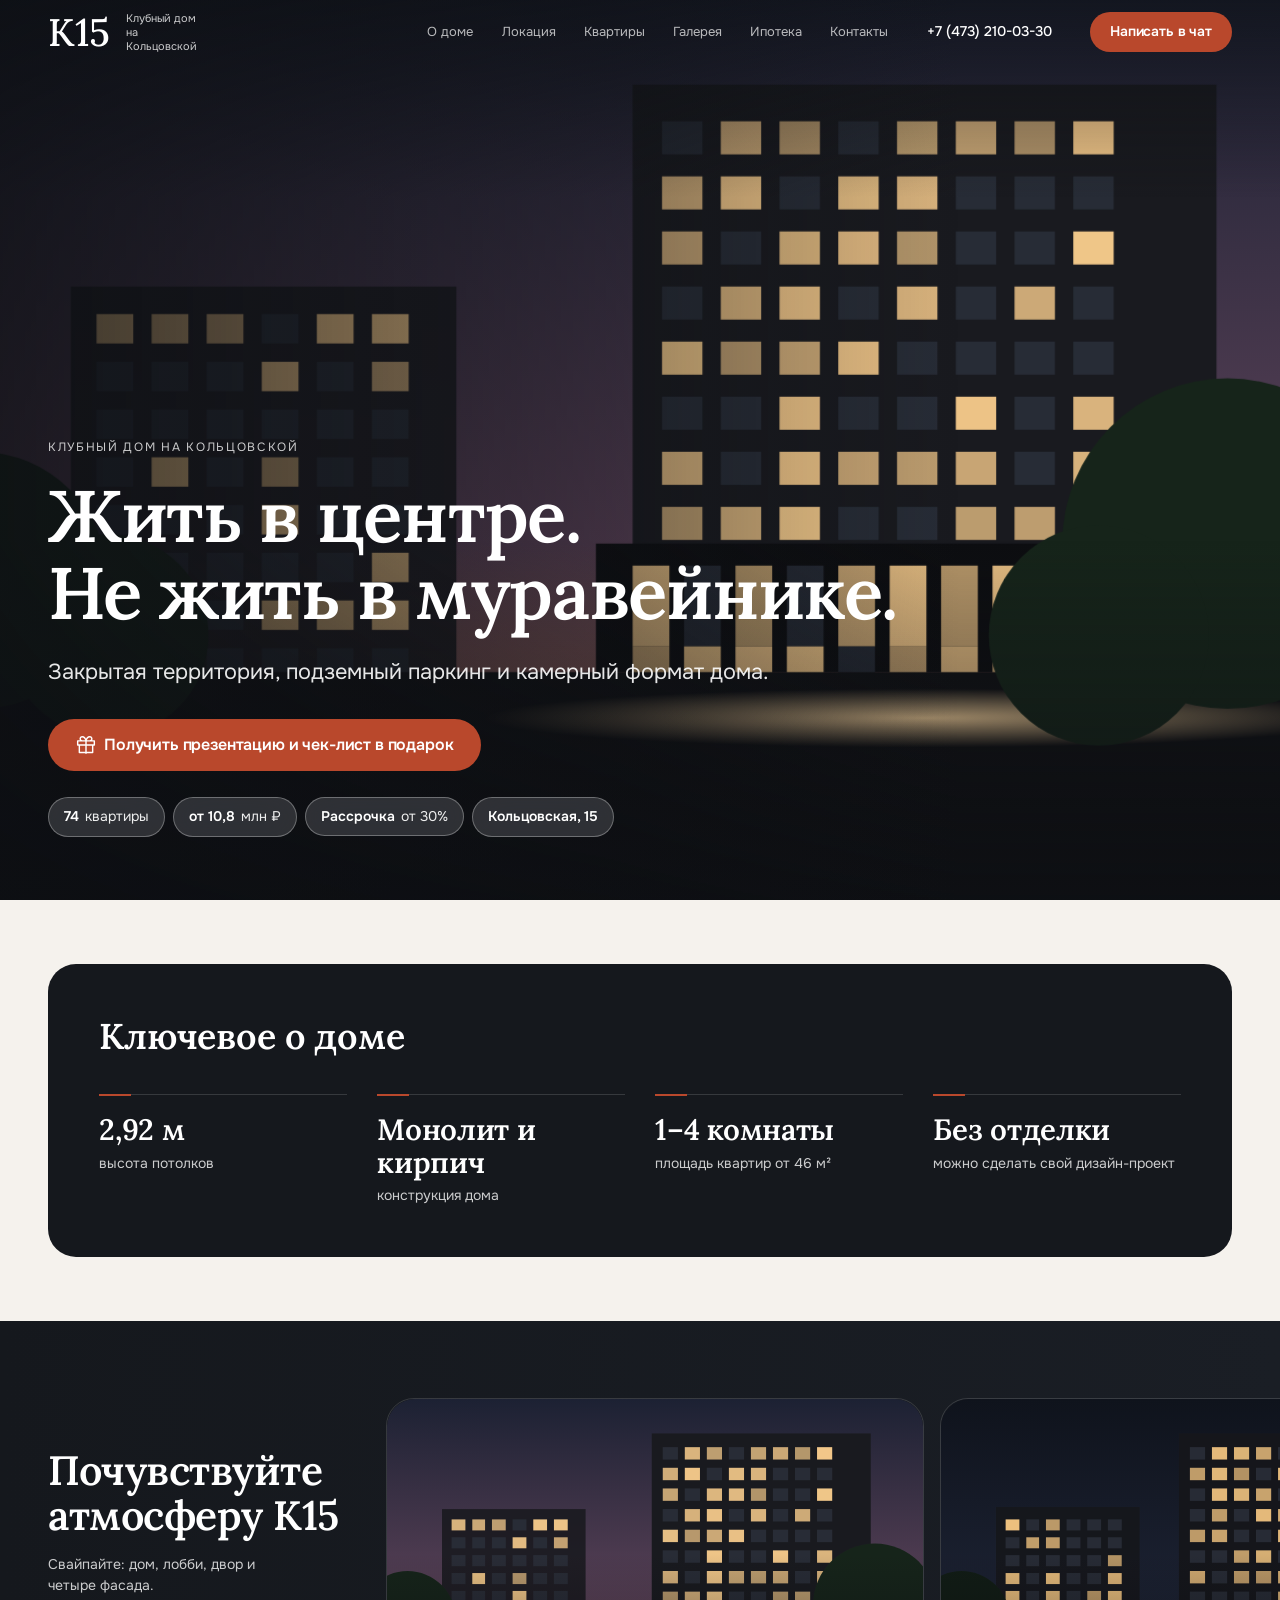
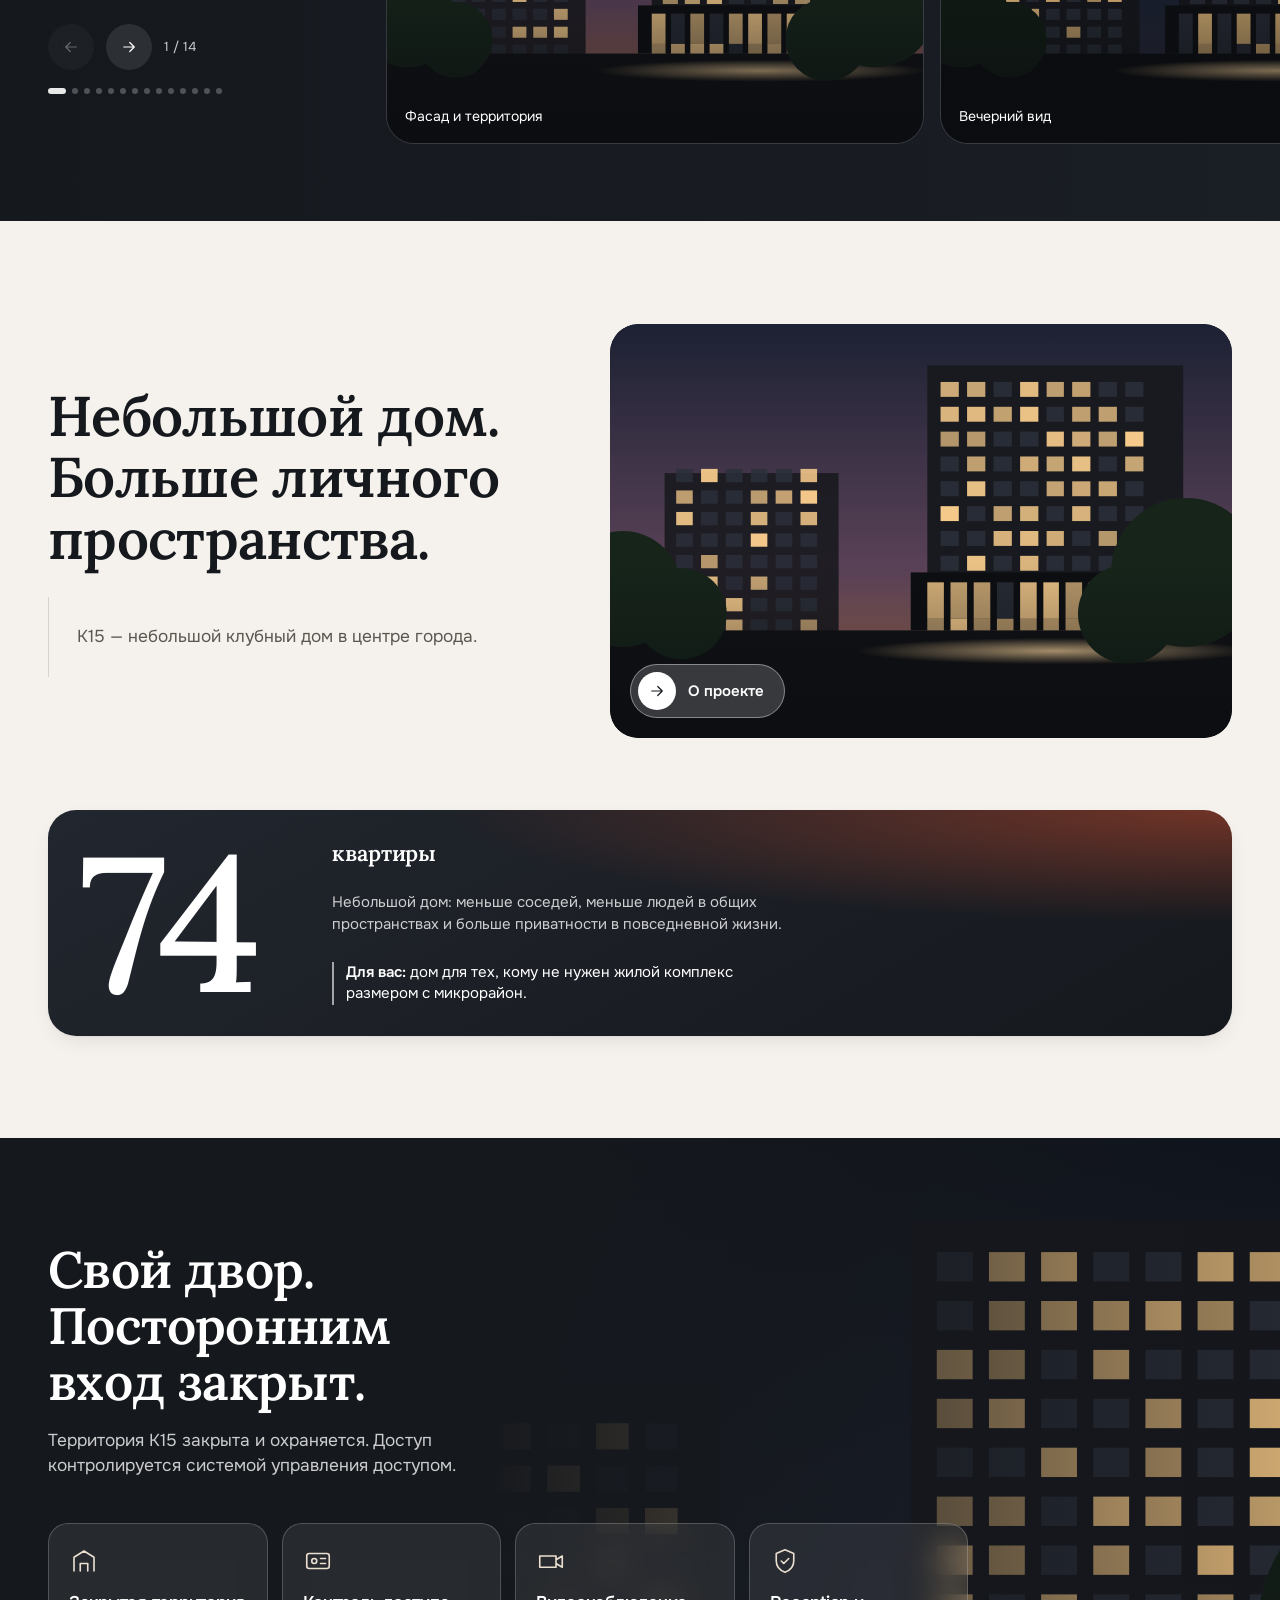
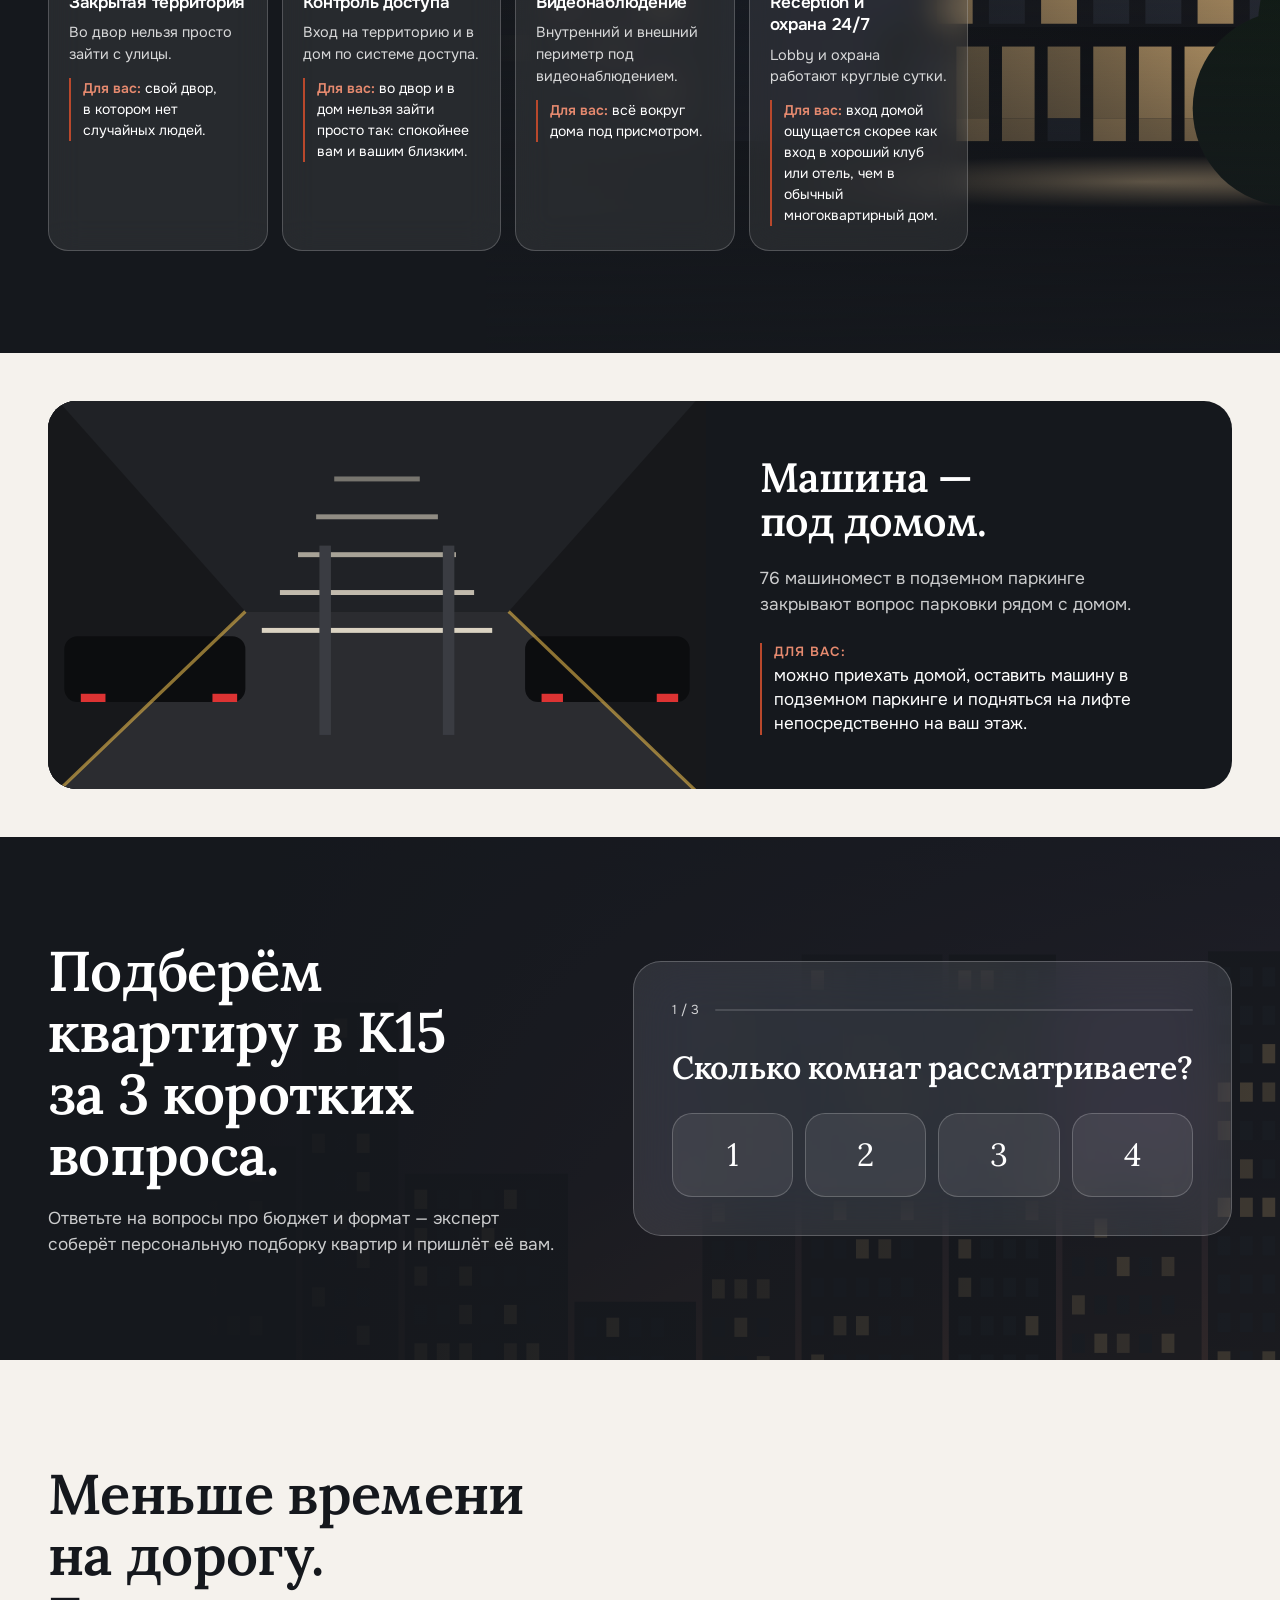
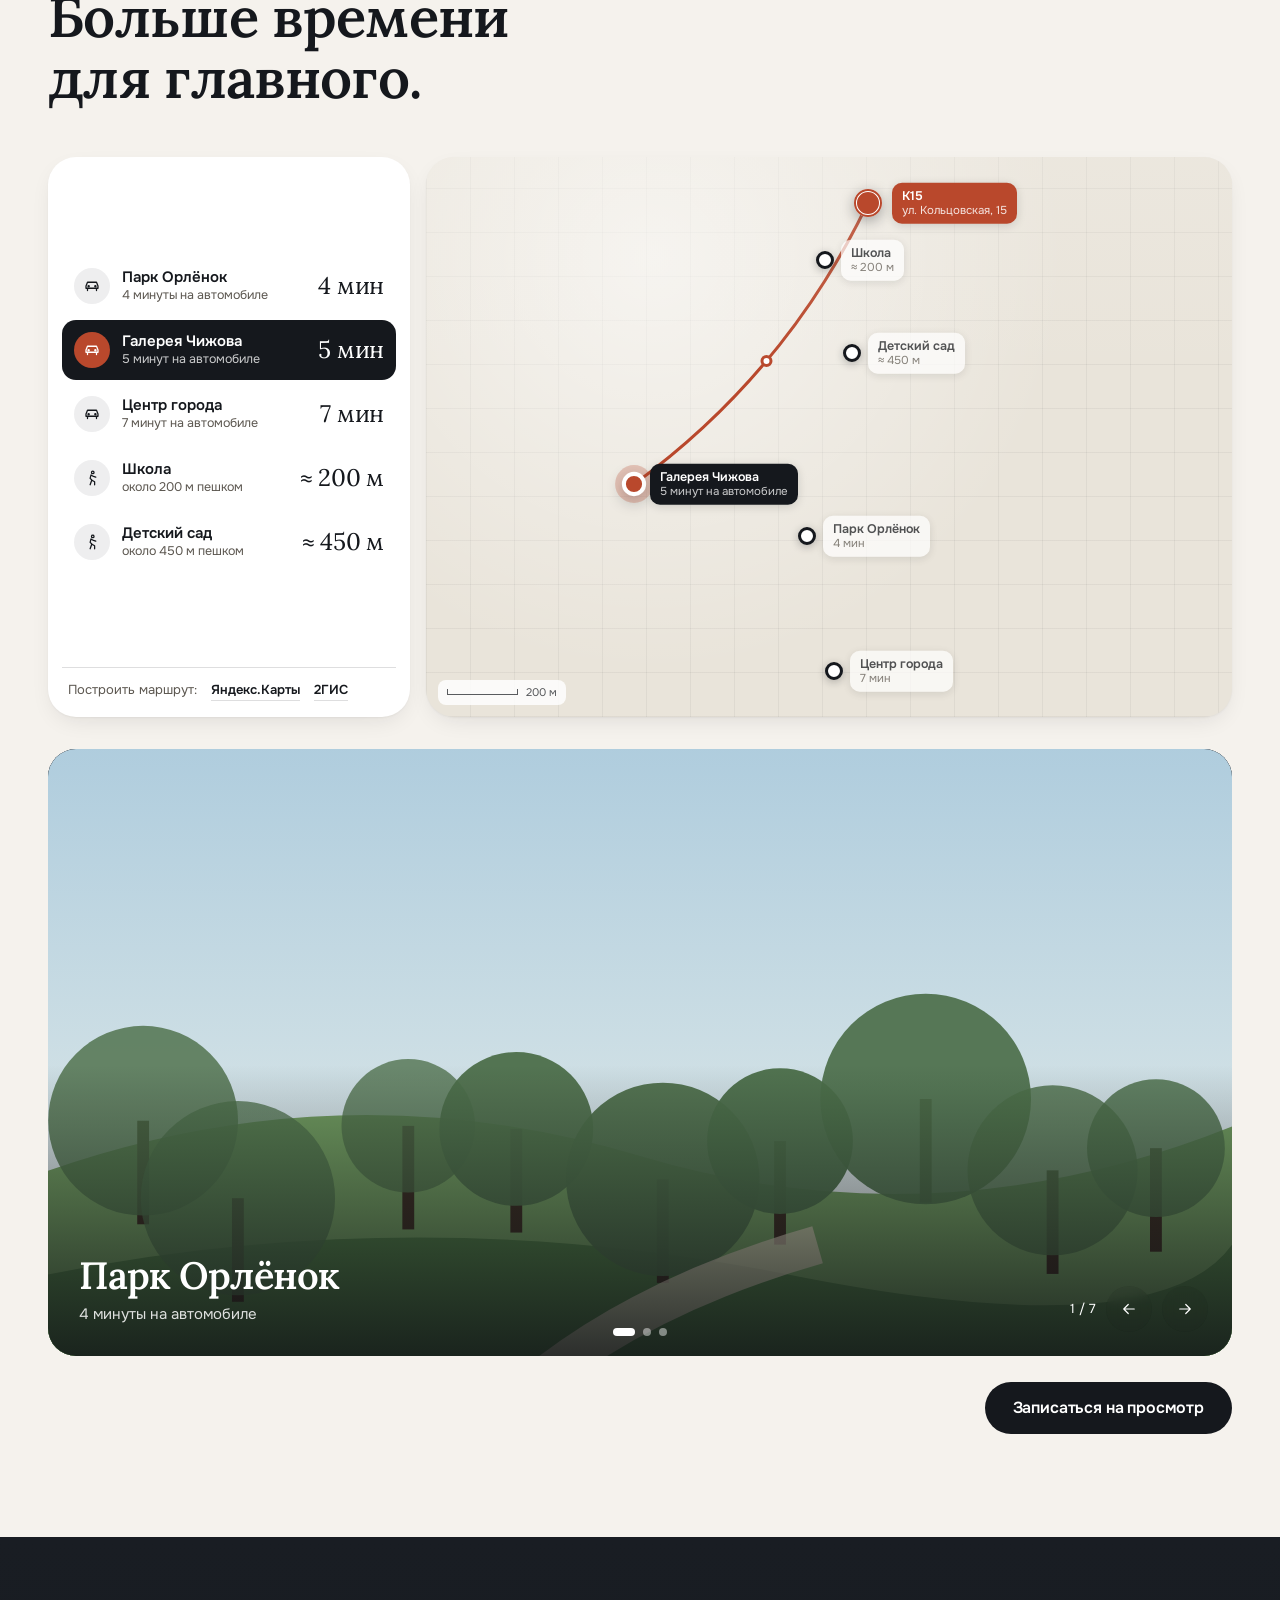
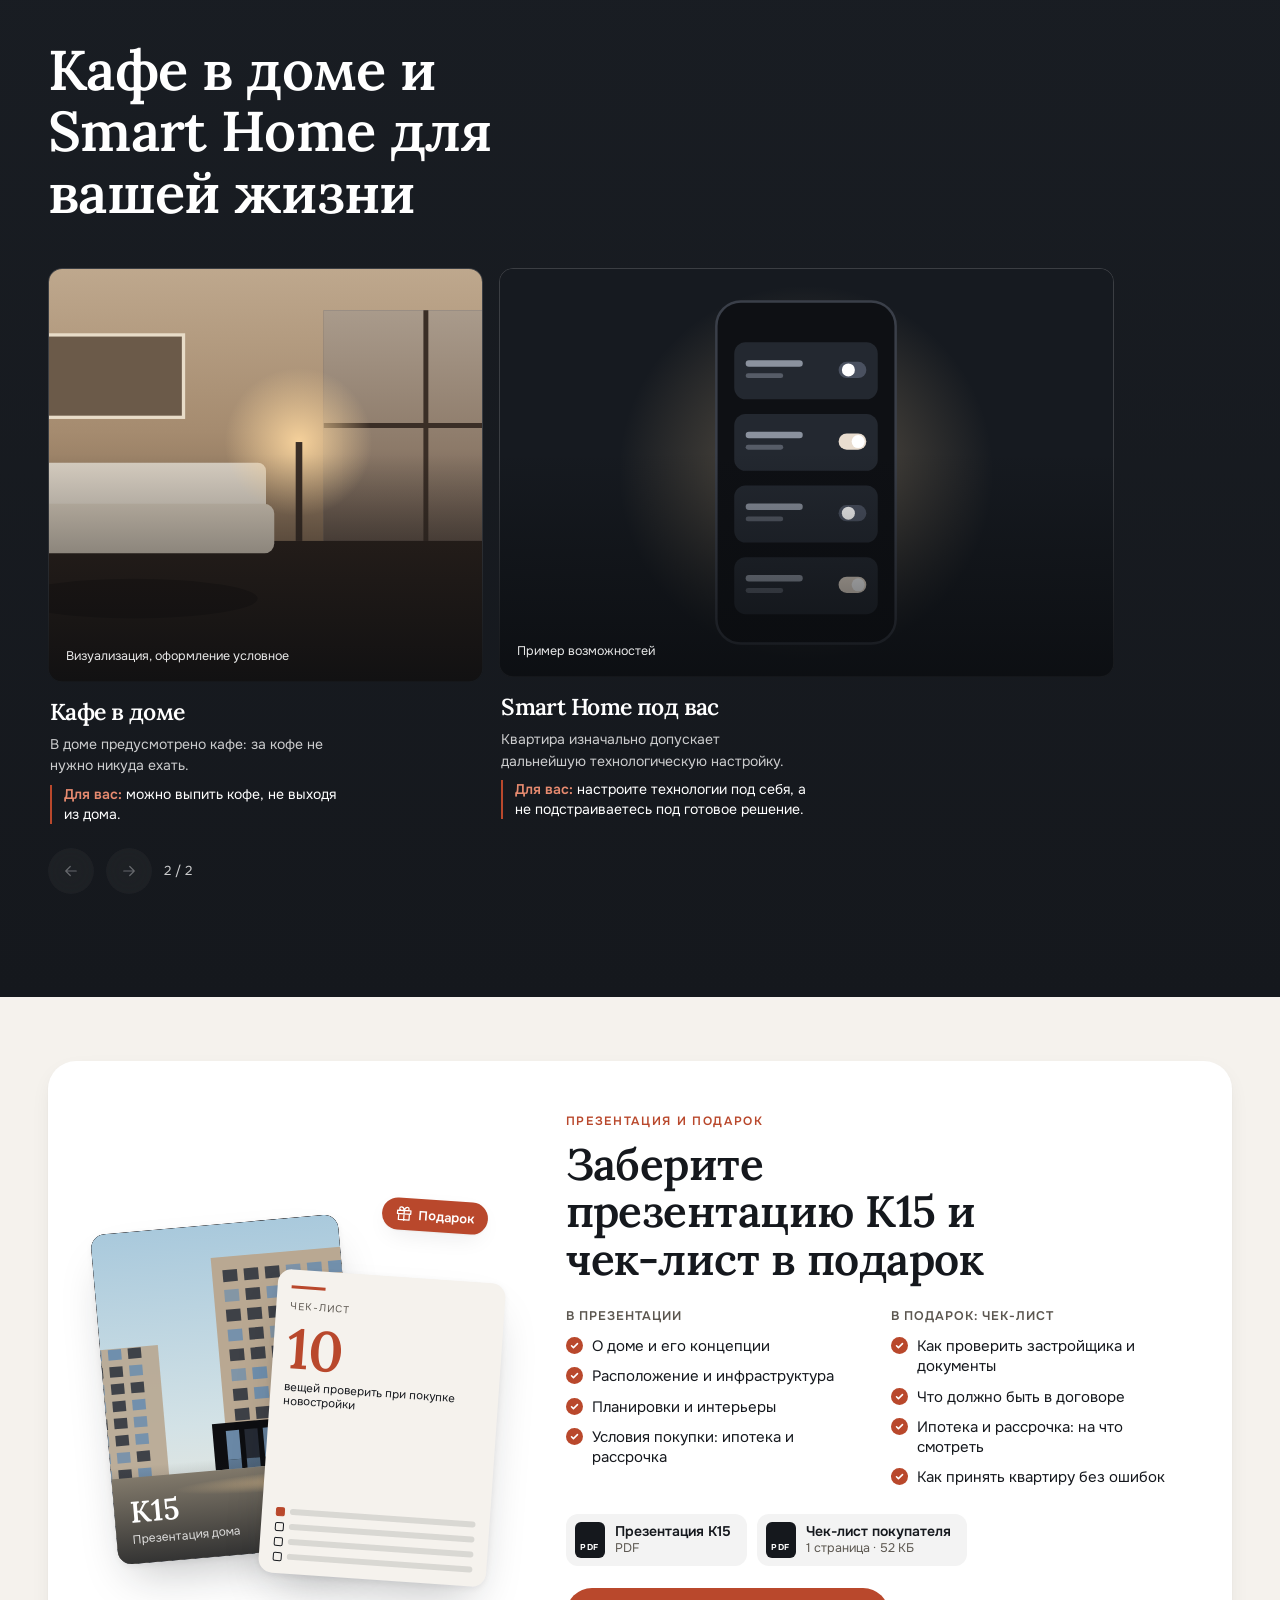
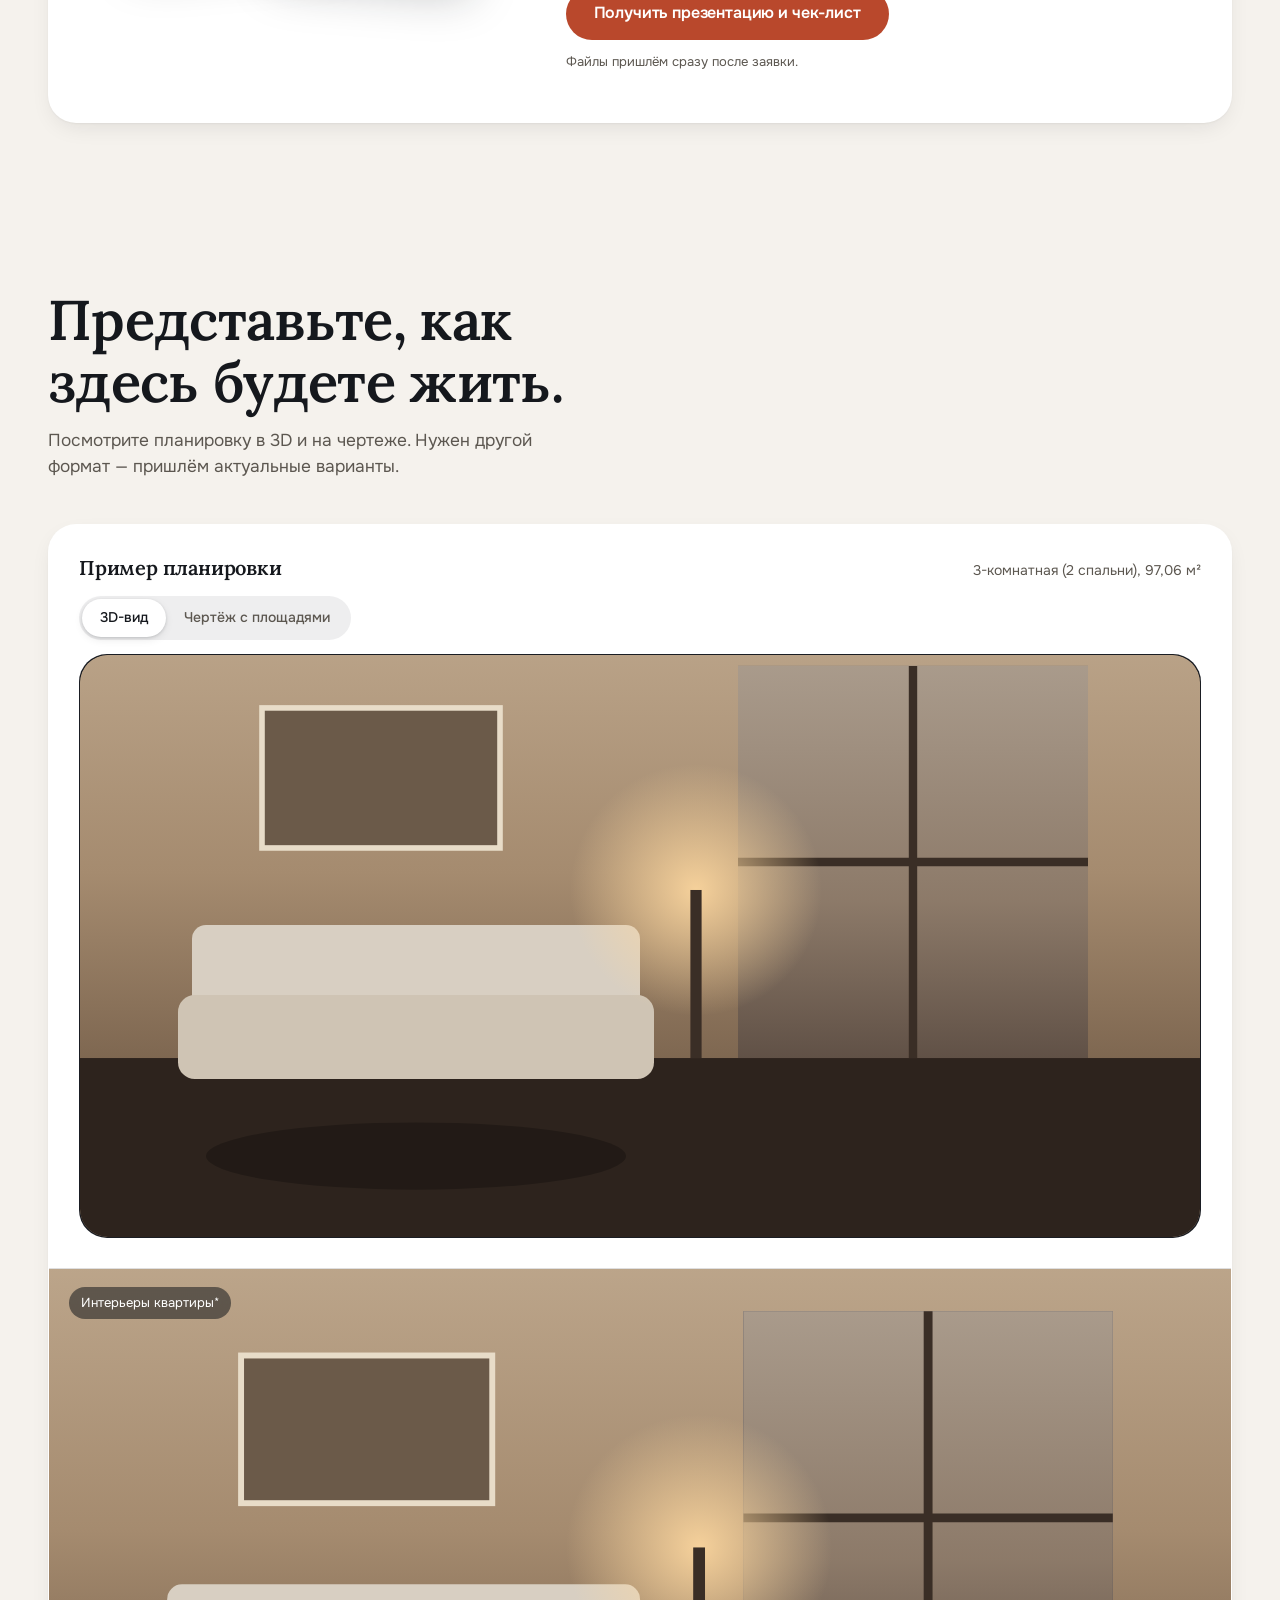
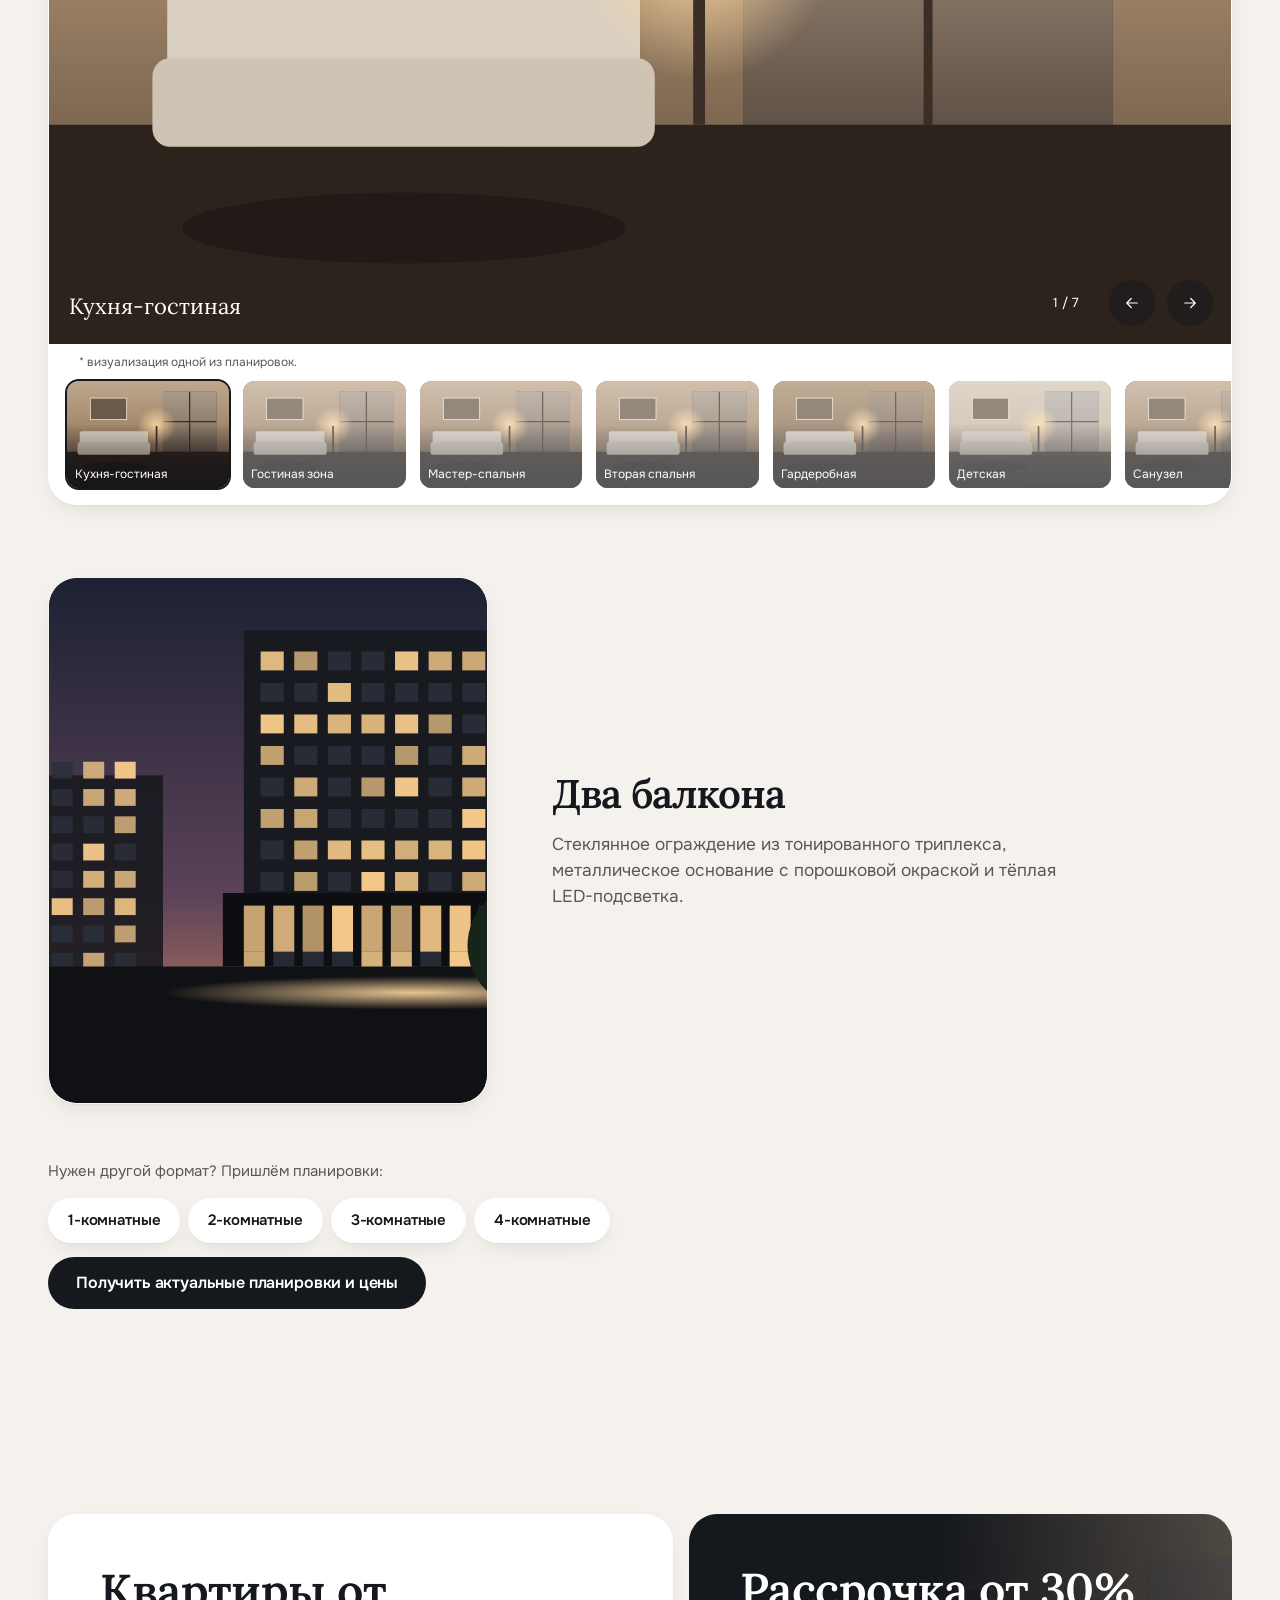
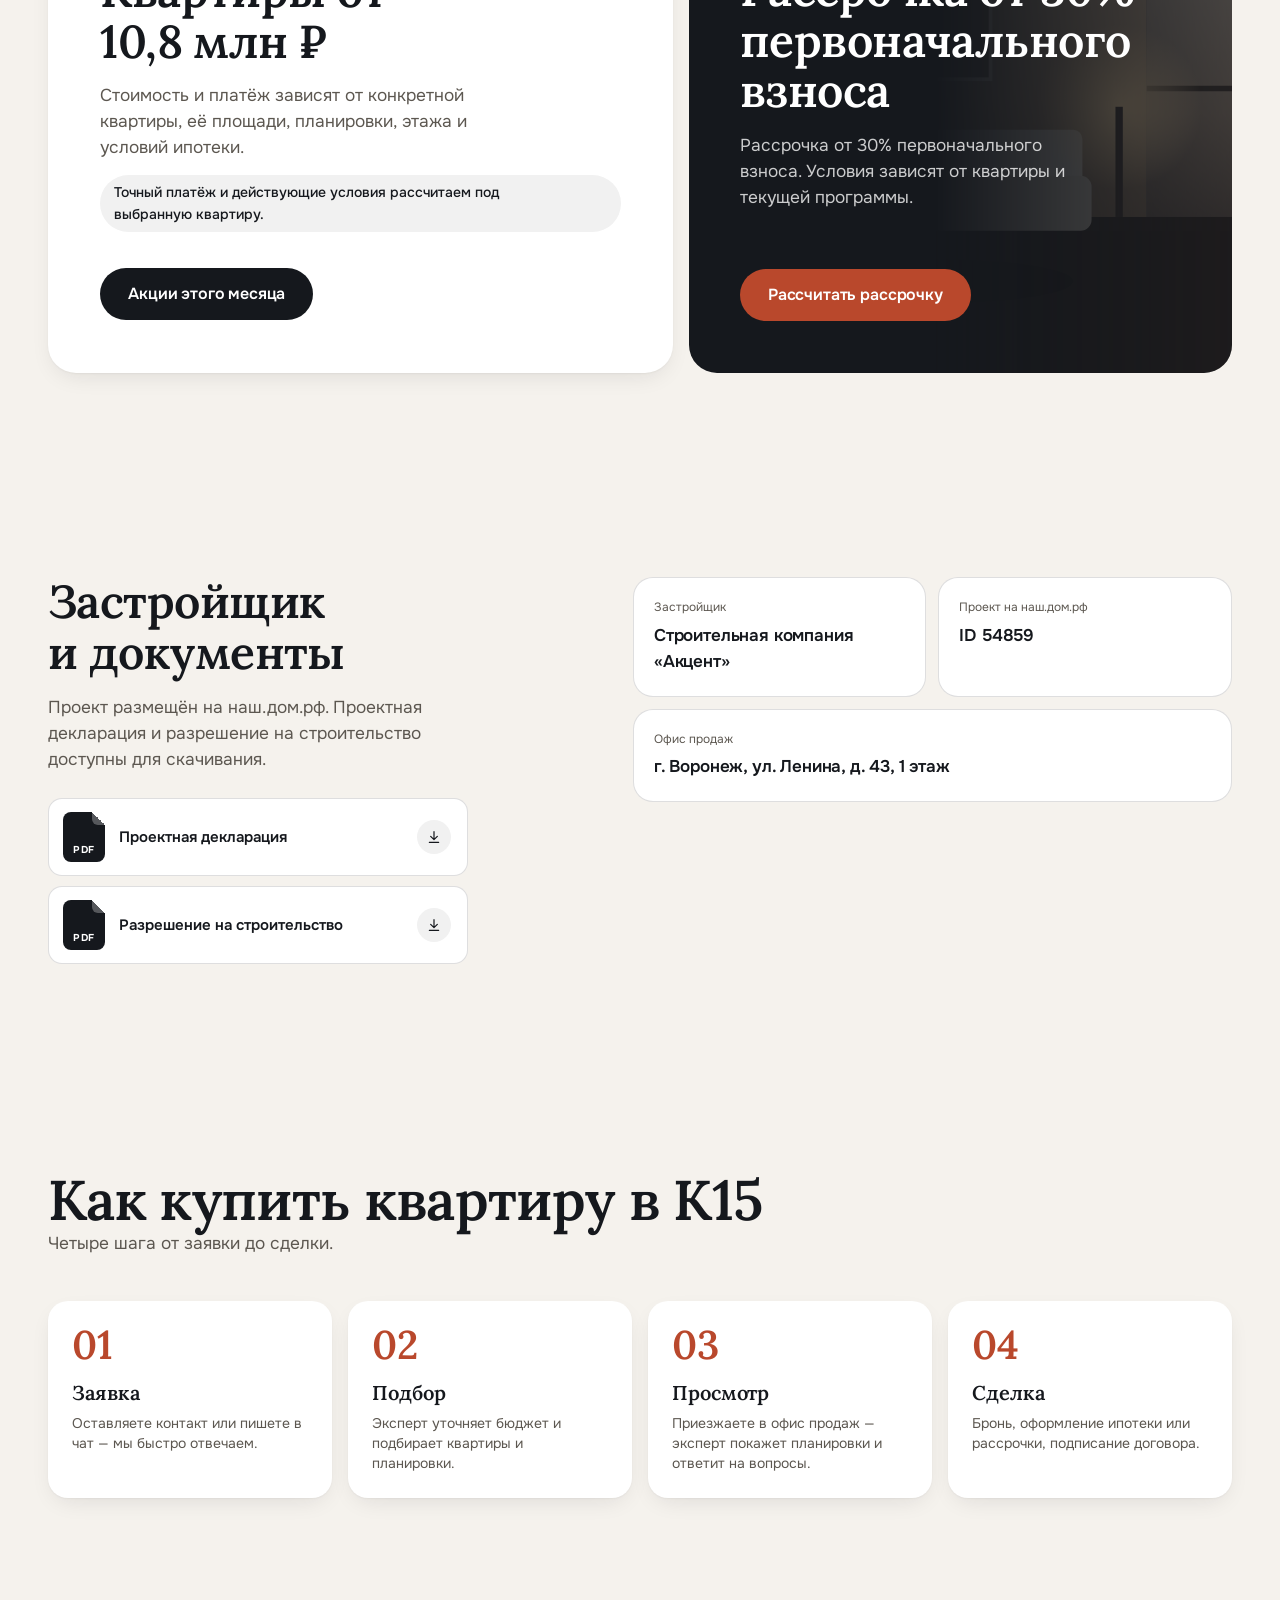
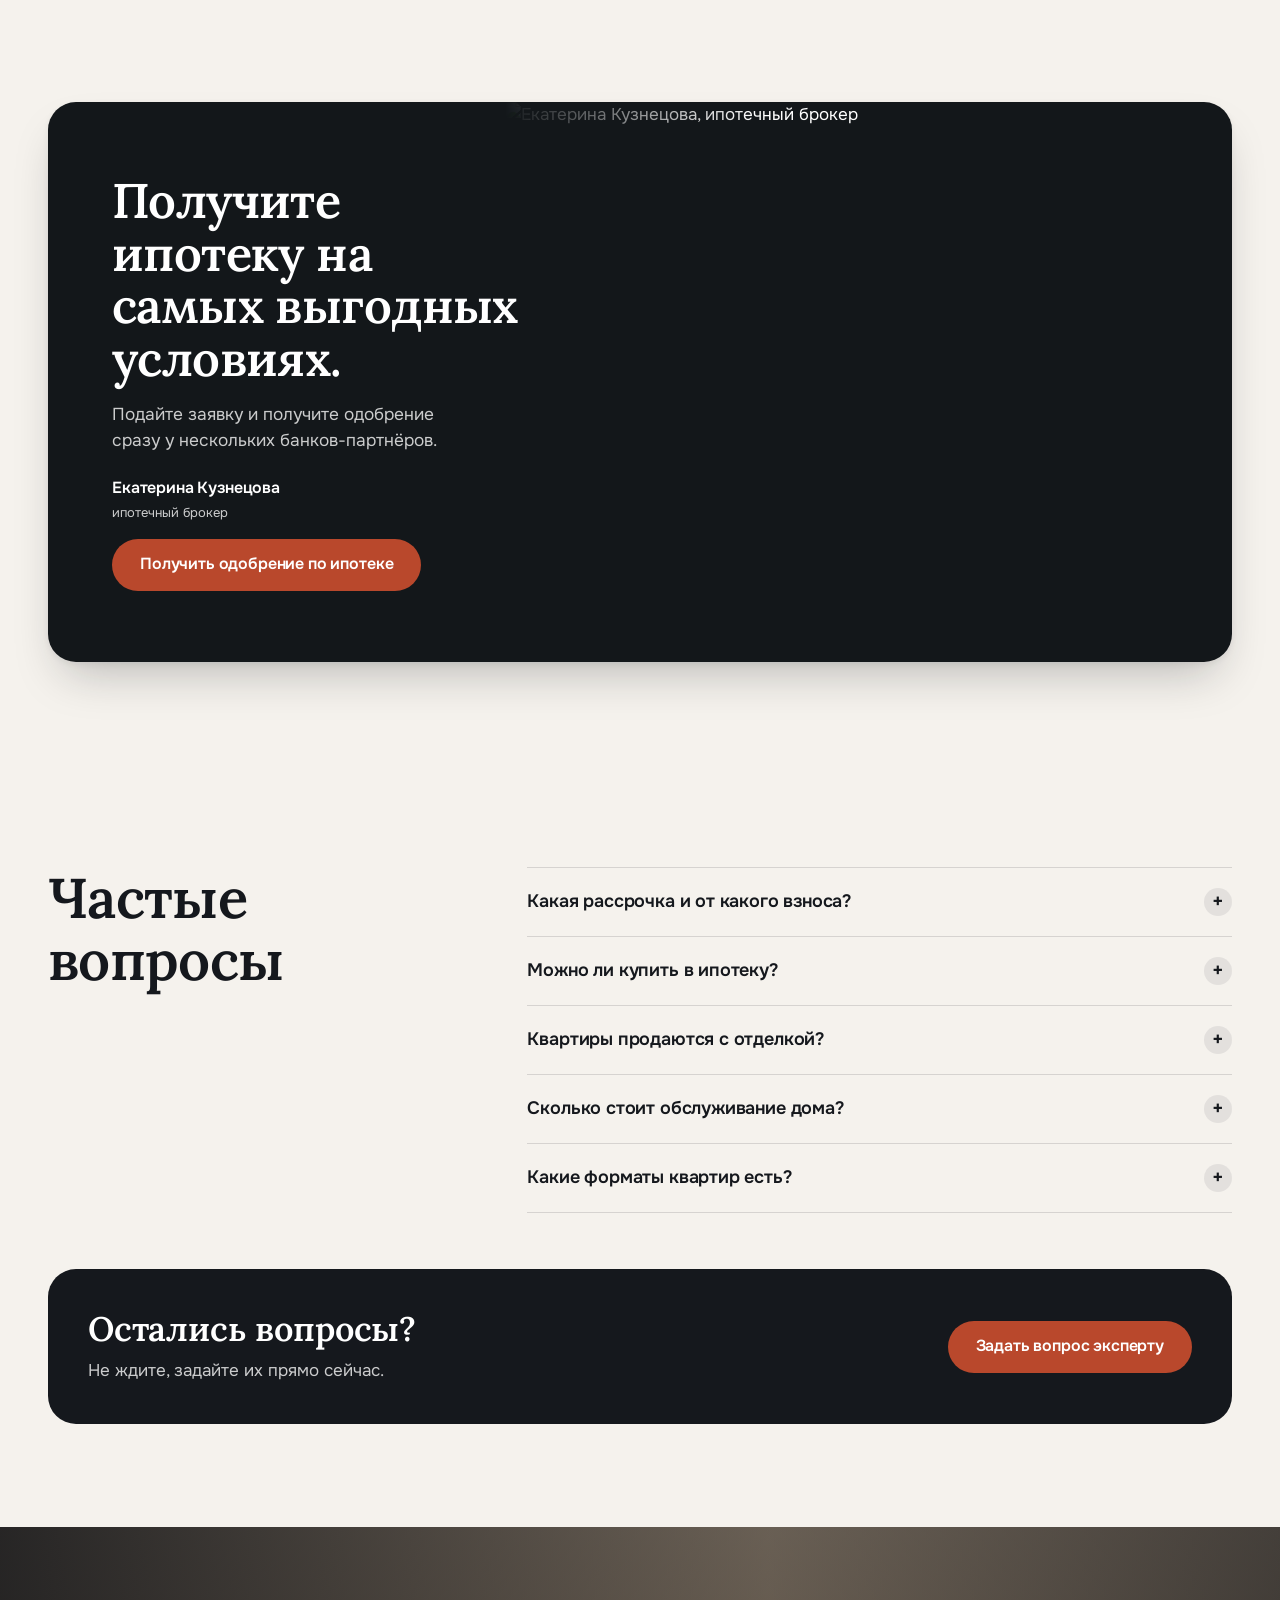
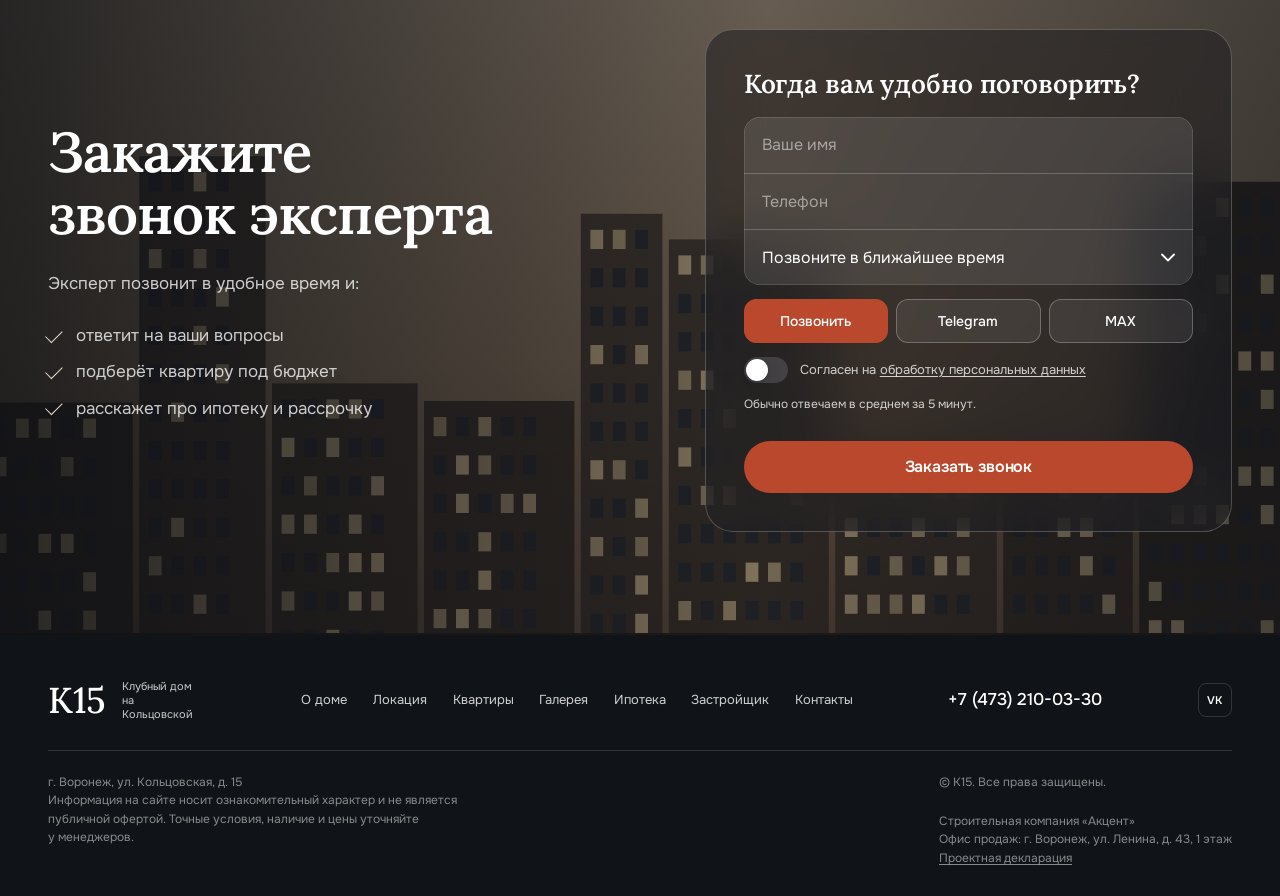
==== commit 6a79c150: "Fix K15 mobile navigation link handler selector" ====
--- a/landing/reference/K15_landing_edited.html
+++ b/landing/reference/K15_landing_edited.html
@@ -2204,7 +2204,7 @@
 
 const burger = $('#burger');
 burger.onclick = ()=>{ const o = document.body.classList.toggle('menu-open'); burger.setAttribute('aria-expanded',o); $('#mnav').setAttribute('aria-hidden',!o); };
-$('#mnav a.l').forEach(a=>a.addEventListener('click',()=>{ document.body.classList.remove('menu-open'); burger.setAttribute('aria-expanded',false); $('#mnav').setAttribute('aria-hidden',true); }));
+$$('#mnav a.l').forEach(a=>a.addEventListener('click',()=>{ document.body.classList.remove('menu-open'); burger.setAttribute('aria-expanded',false); $('#mnav').setAttribute('aria-hidden',true); }));
 
 /* =====================================================================
    v9: заглушки, факты в hero, листы-sheets, счётчики
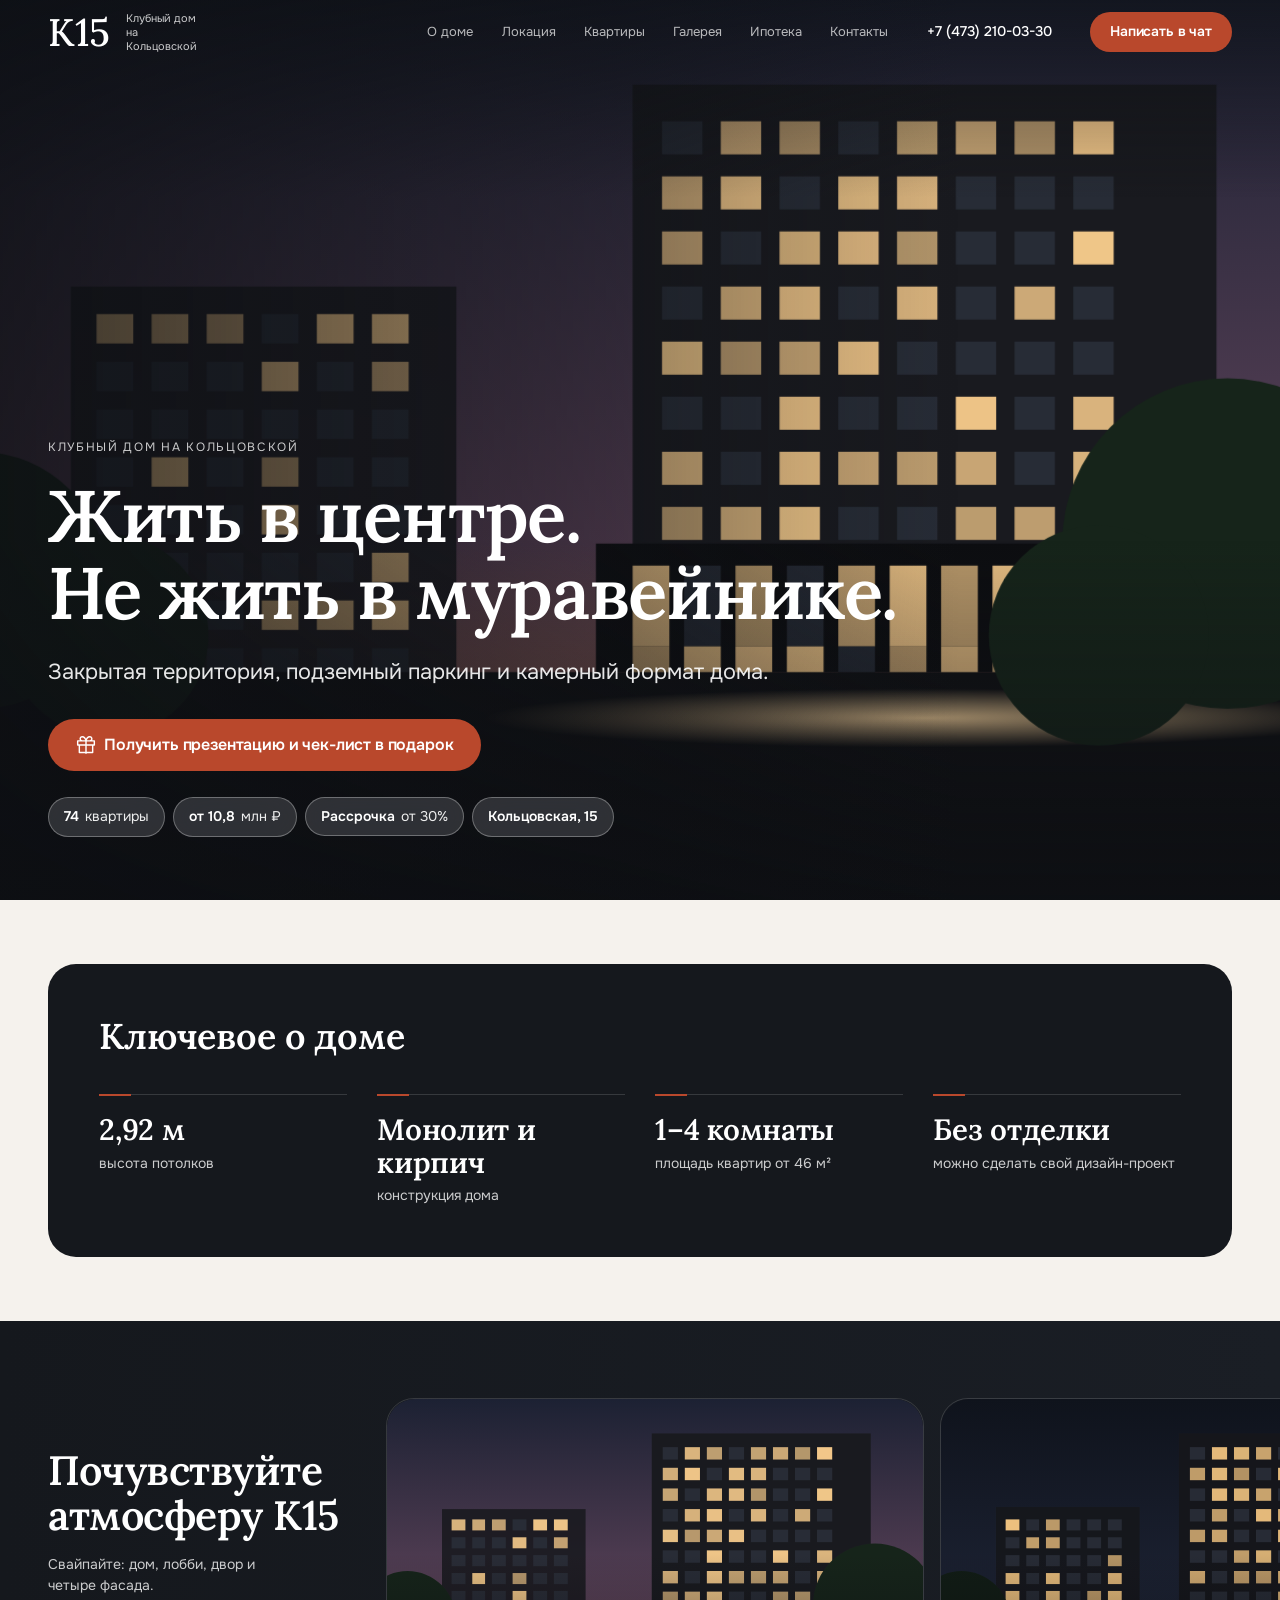
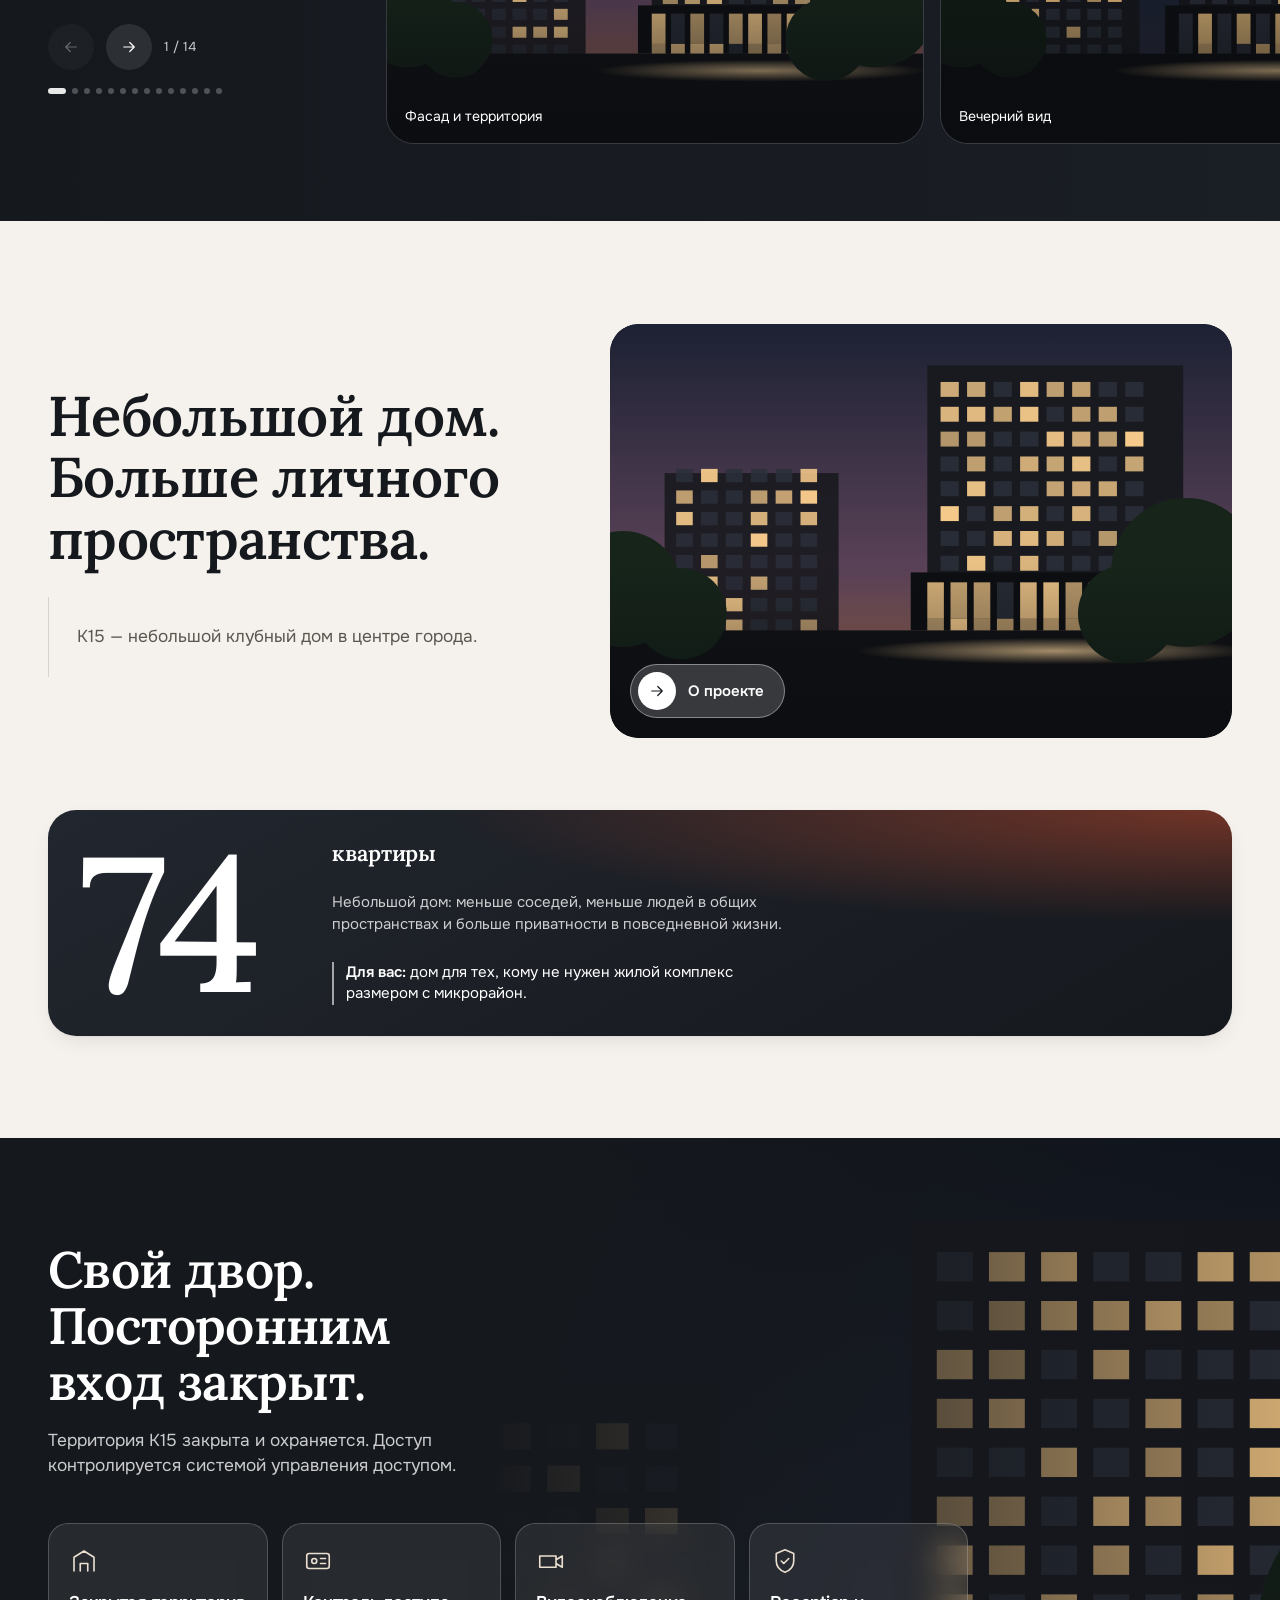
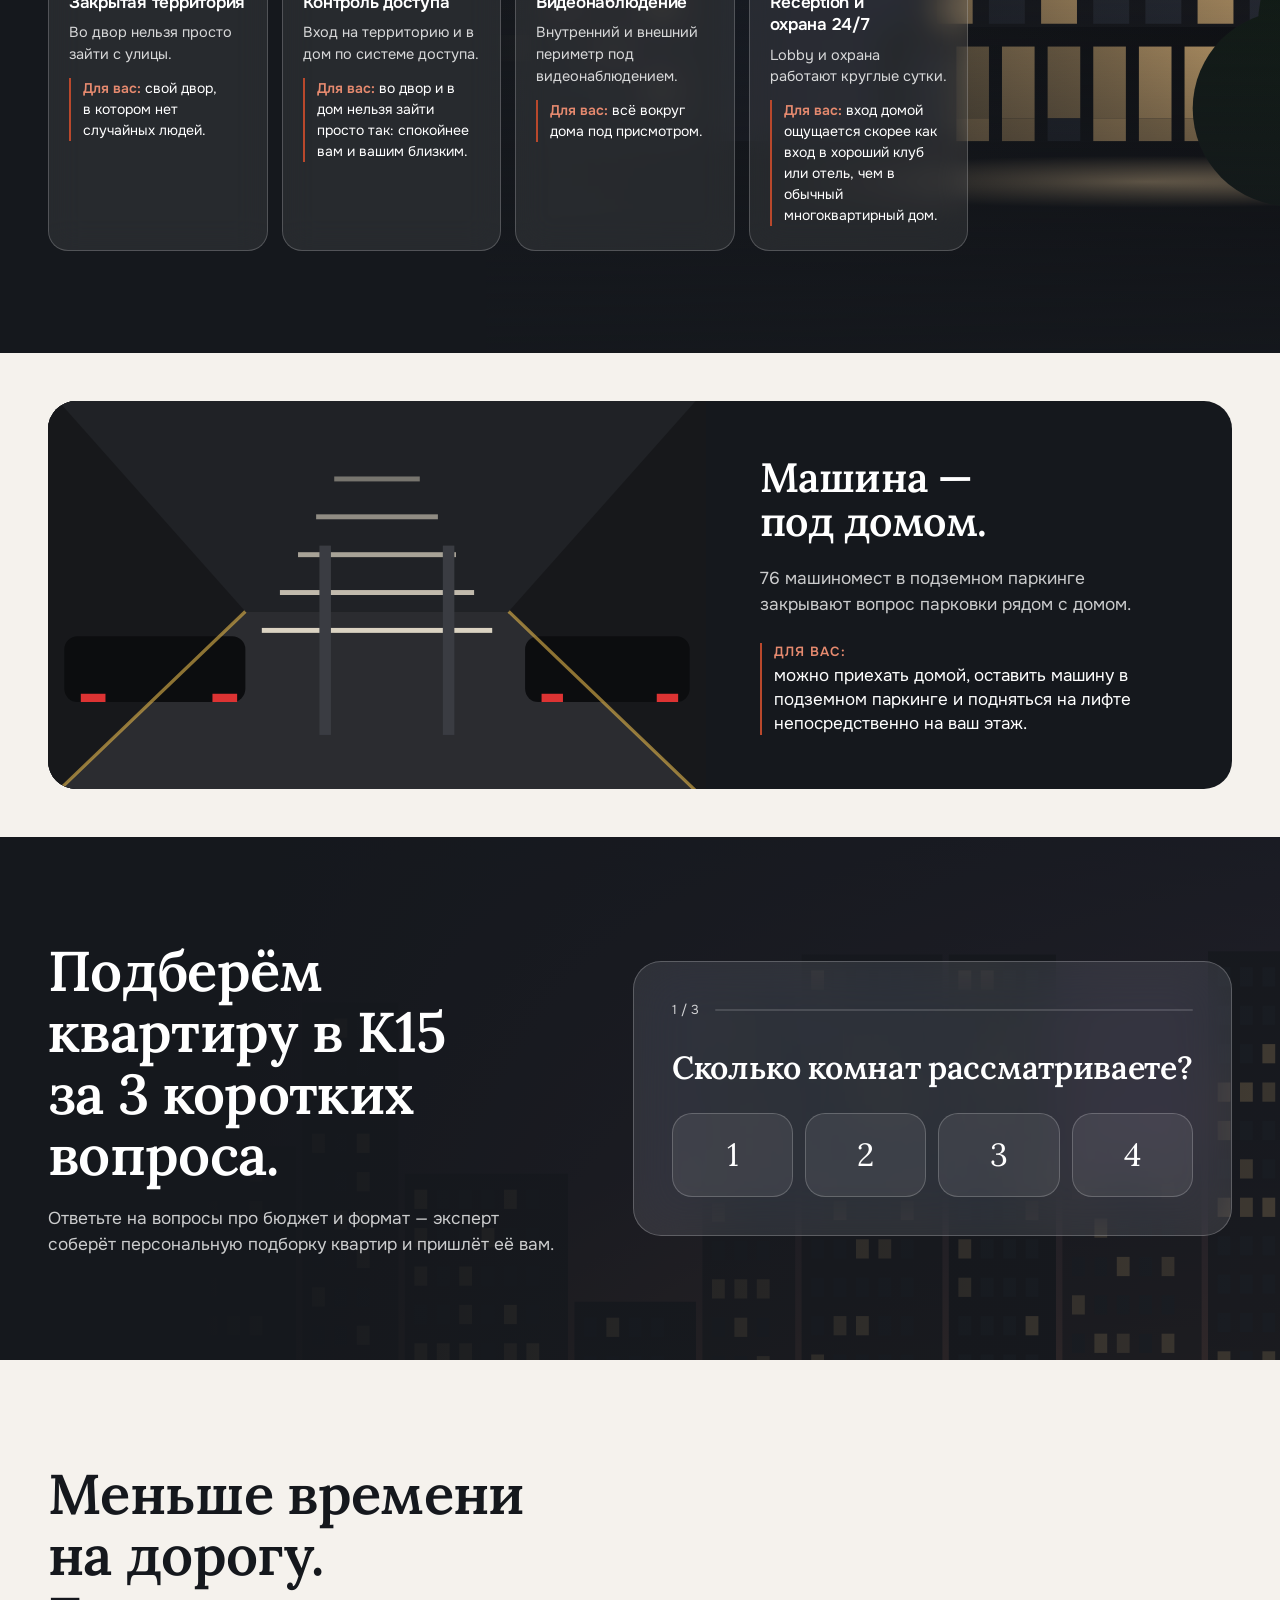
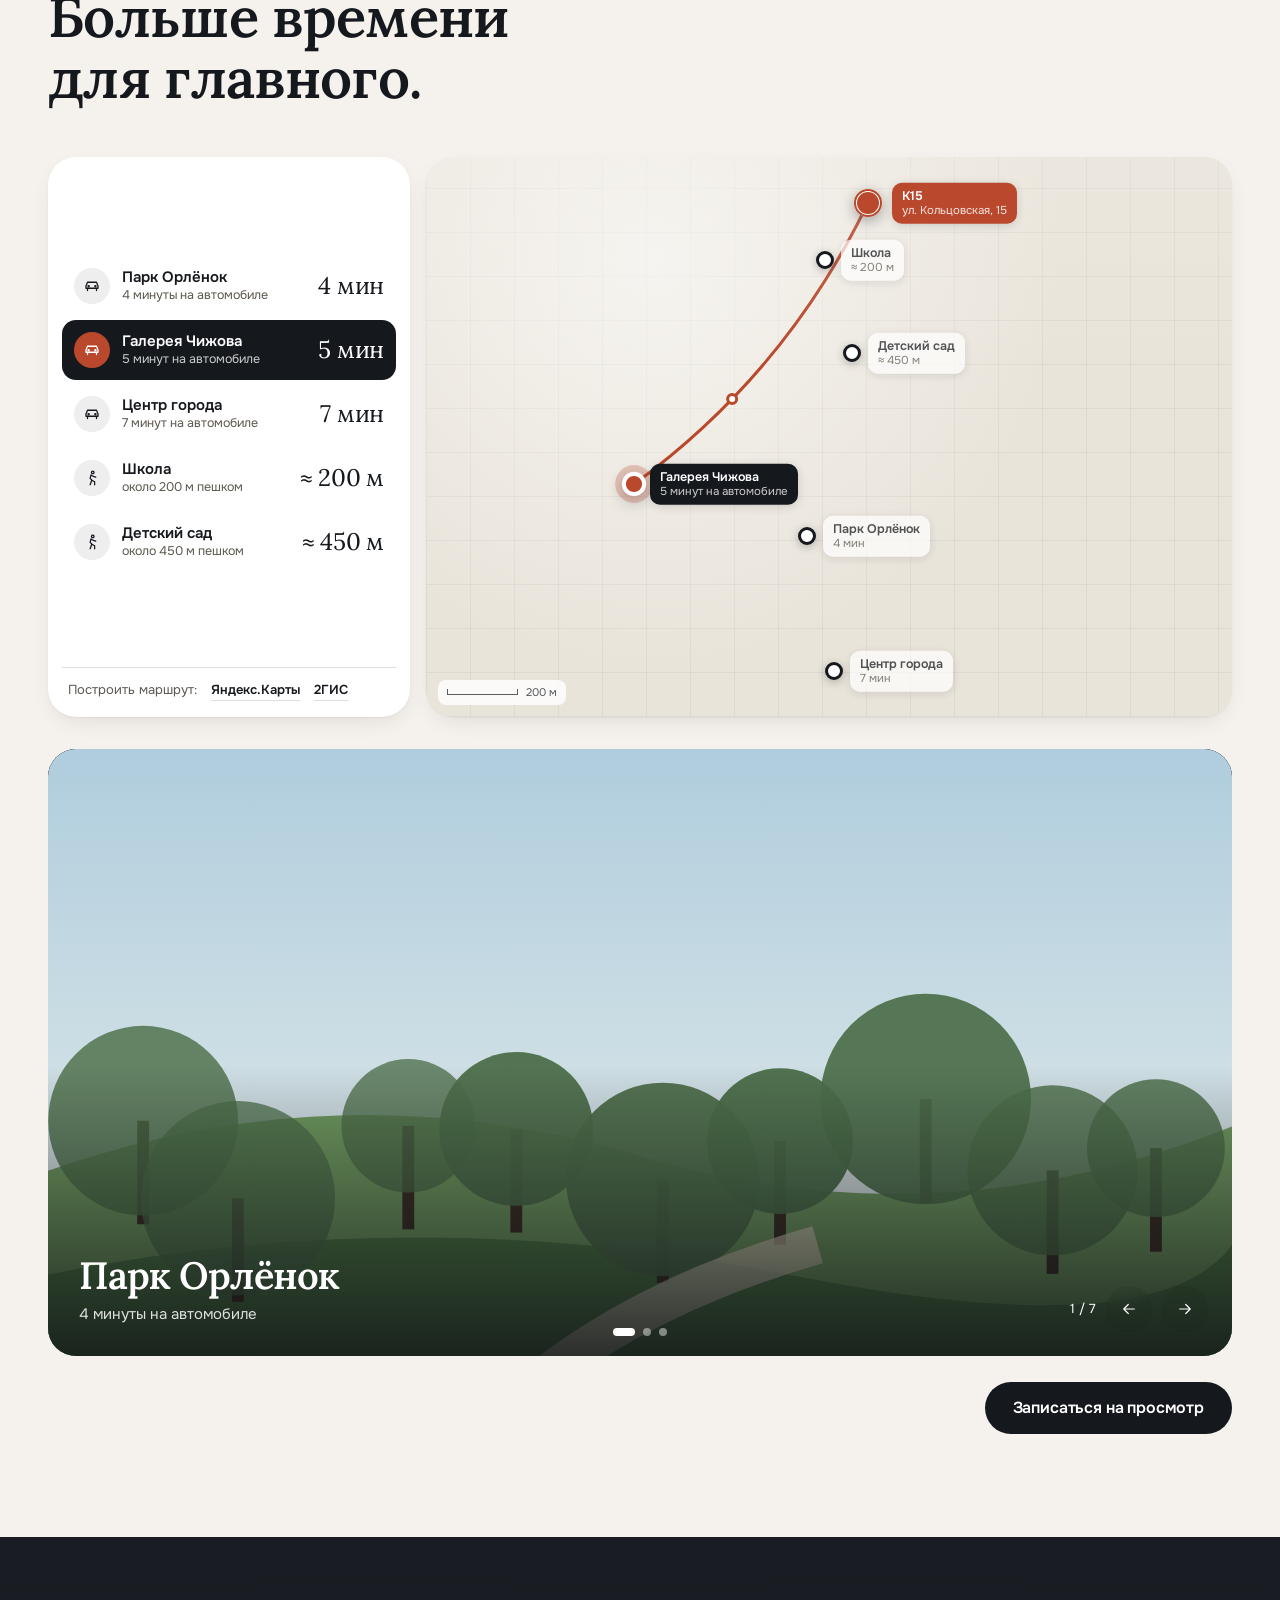
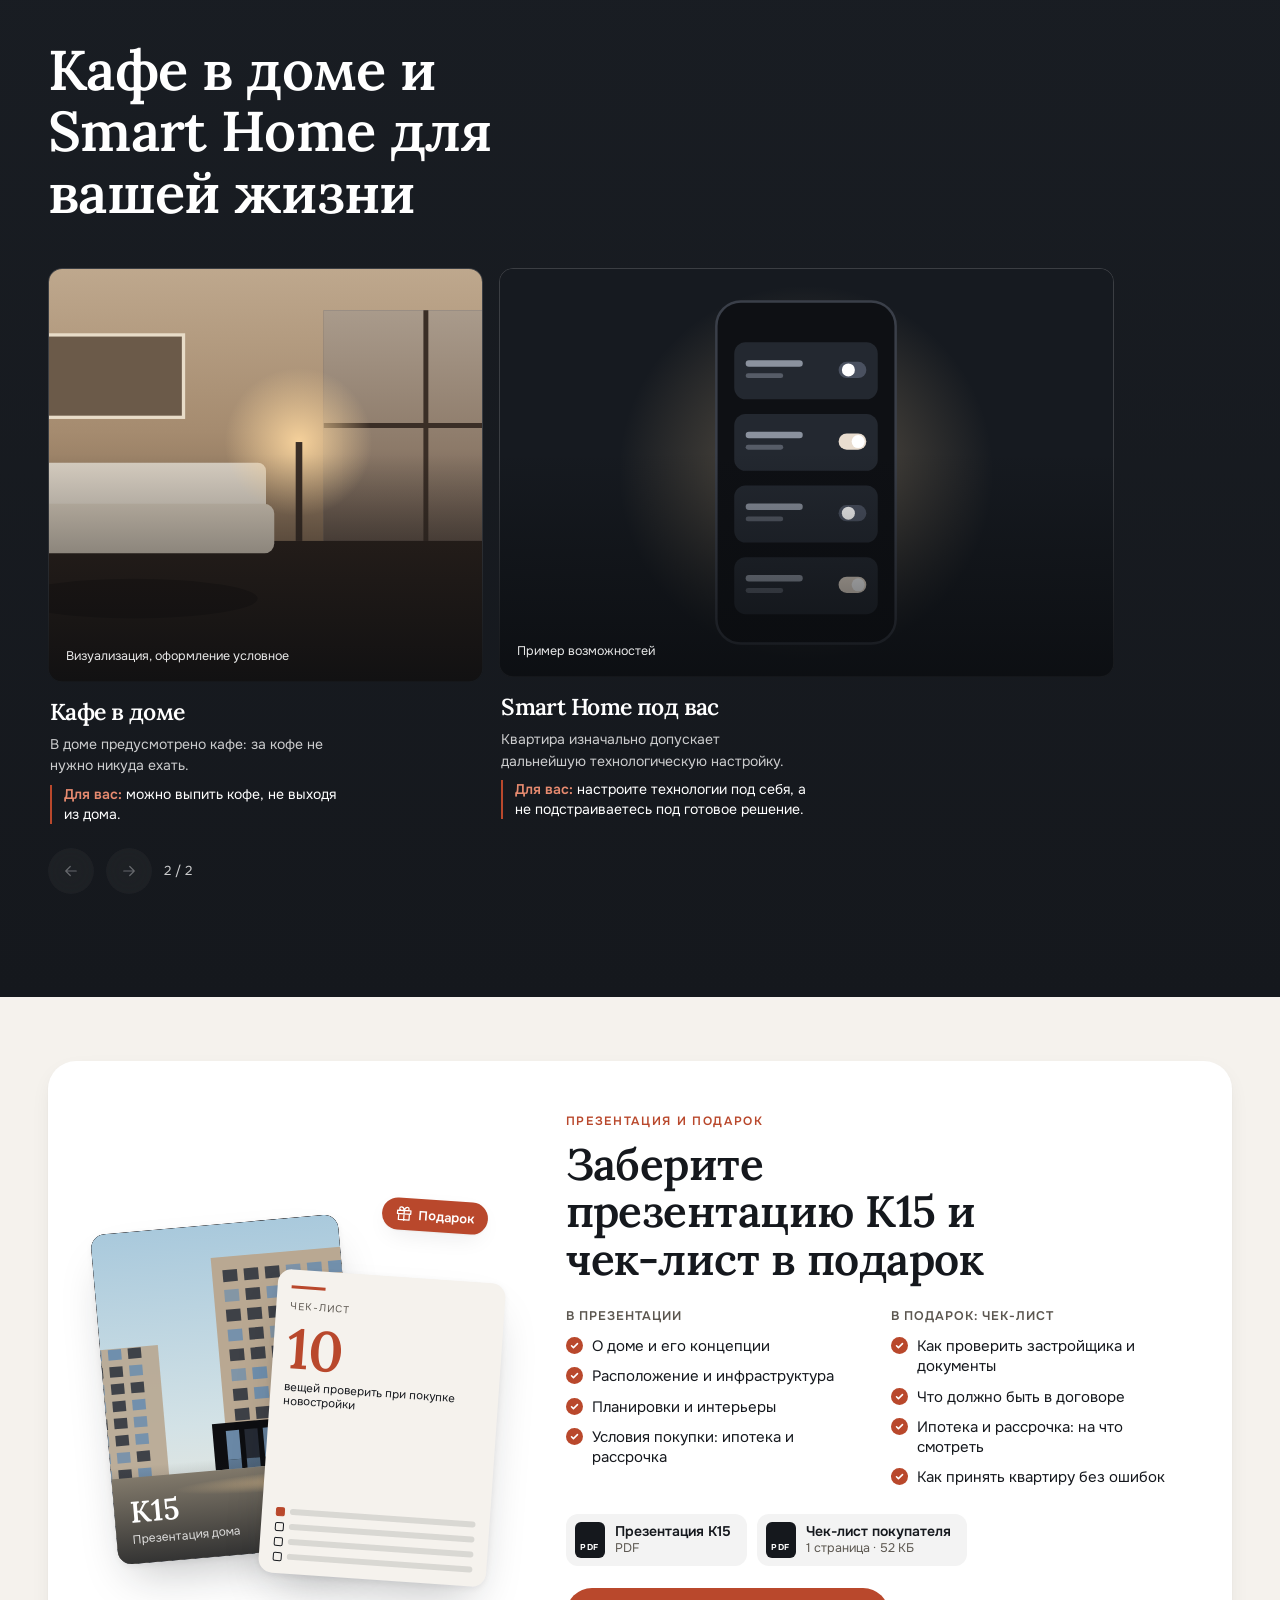
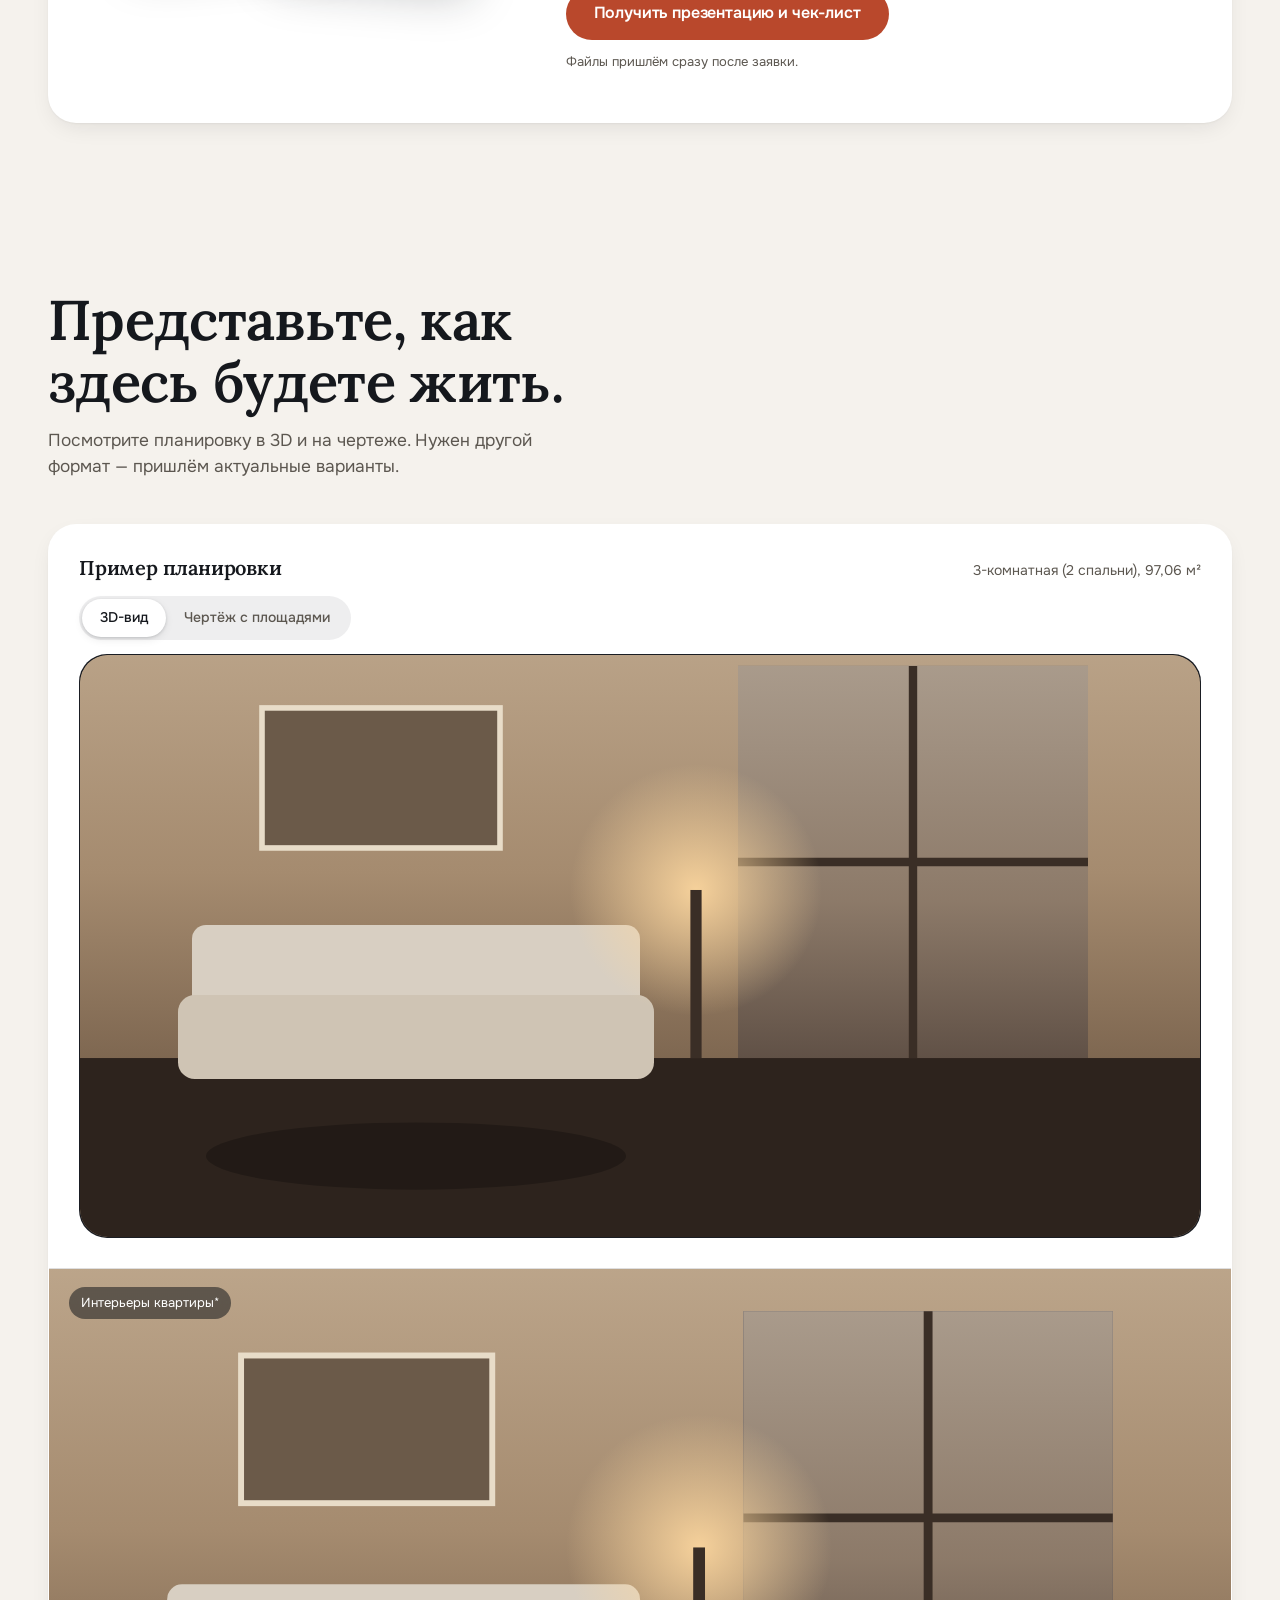
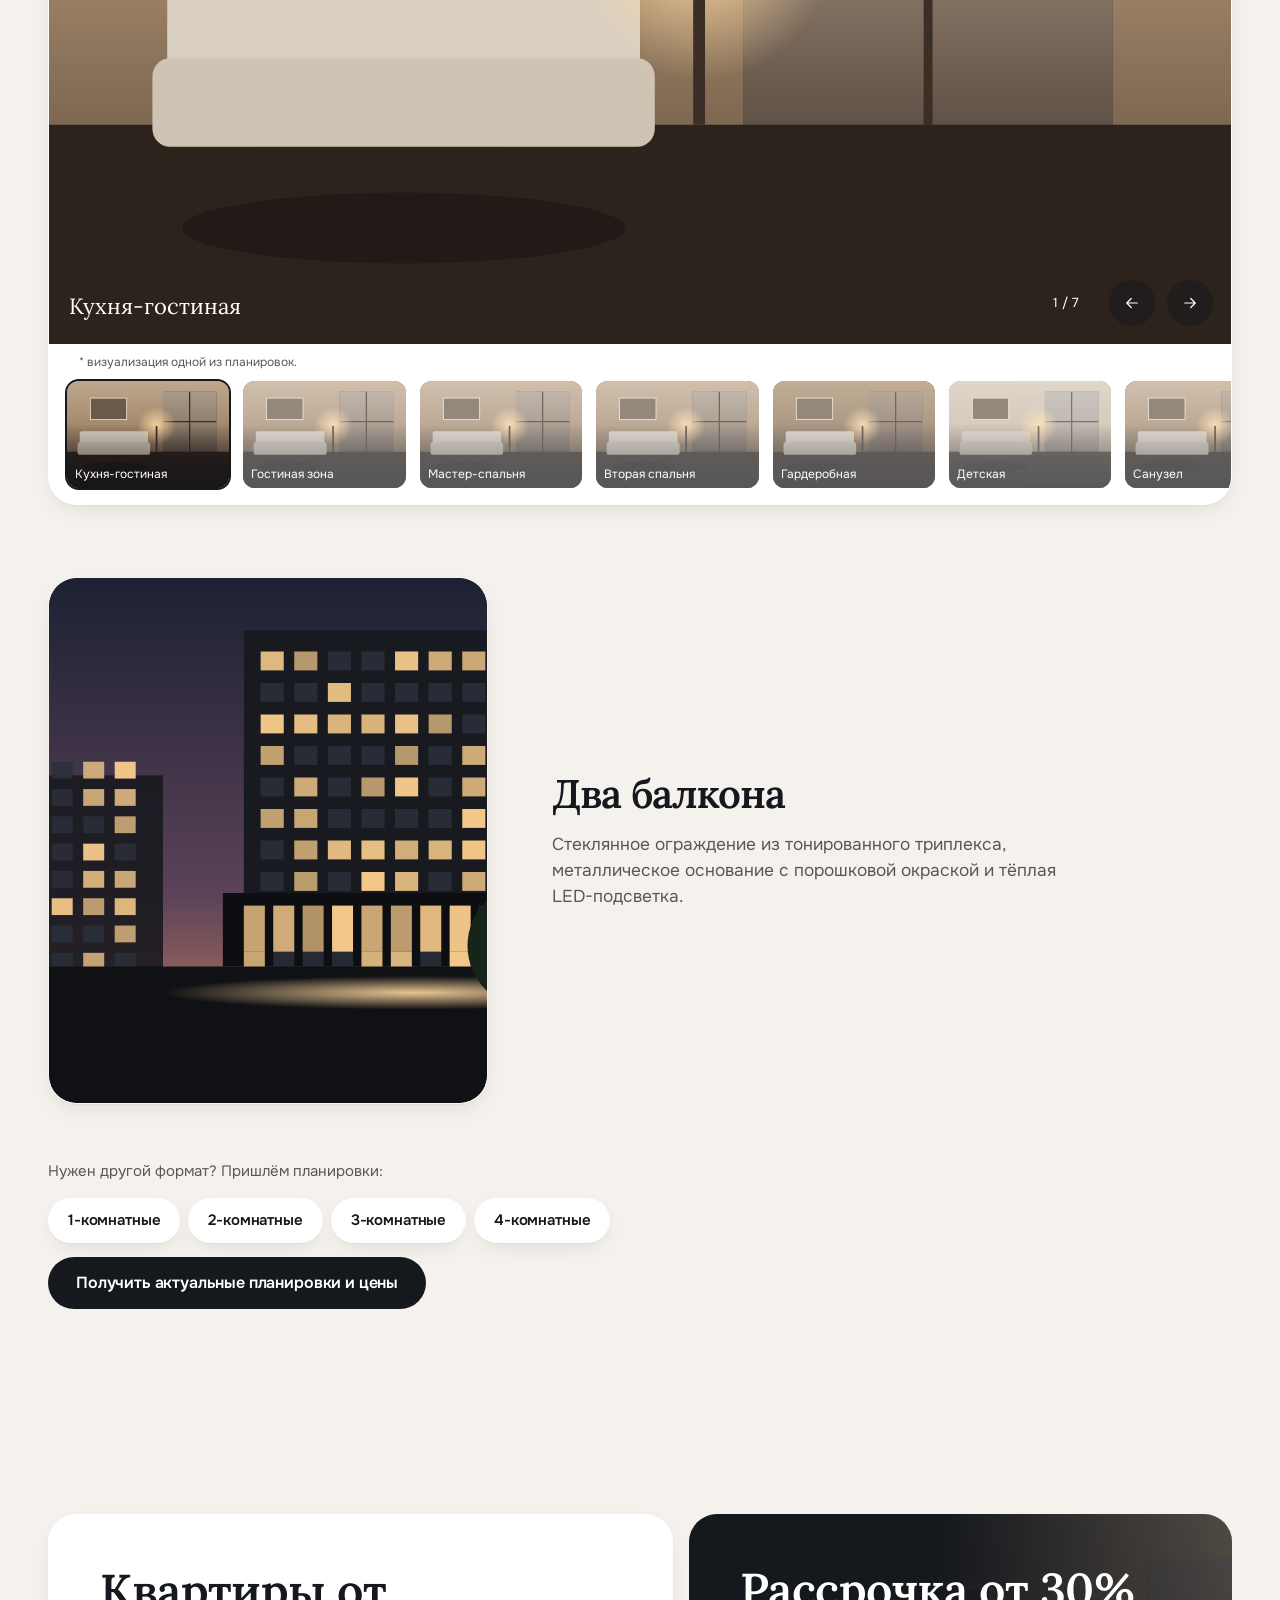
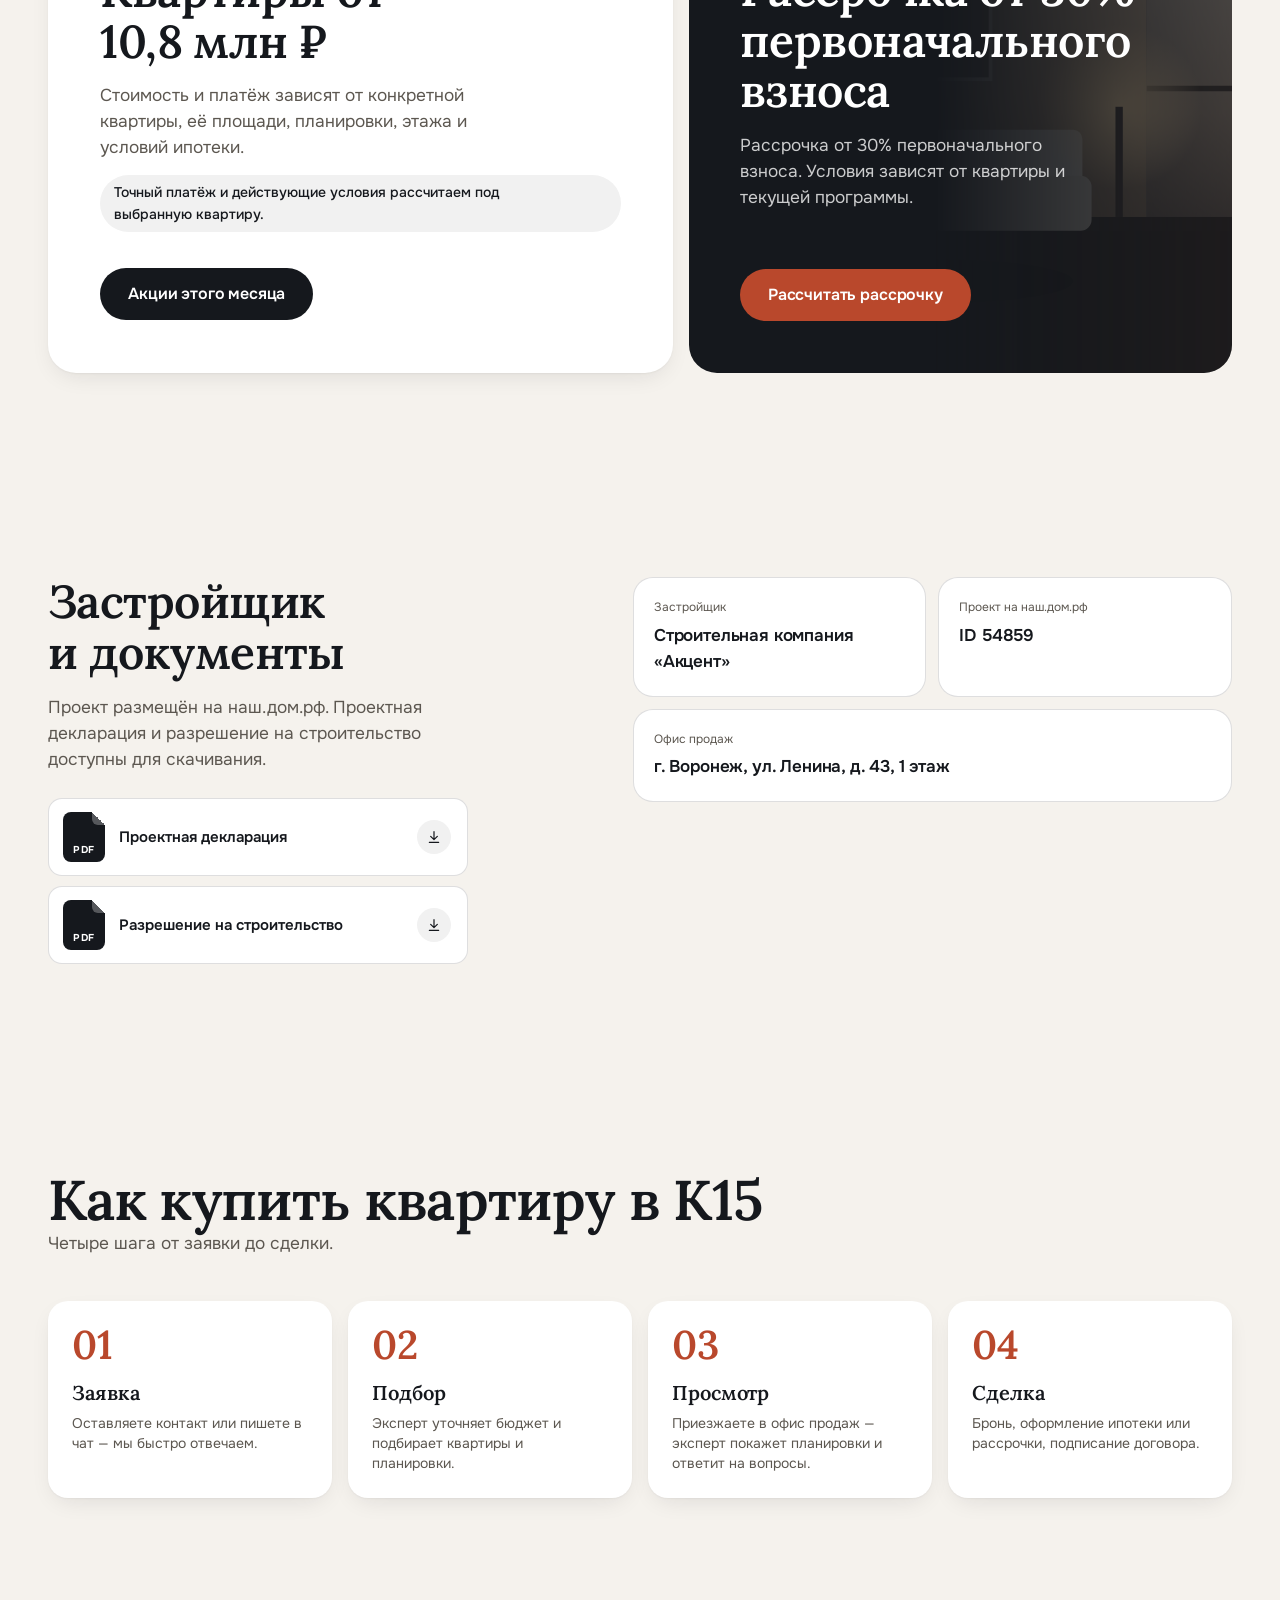
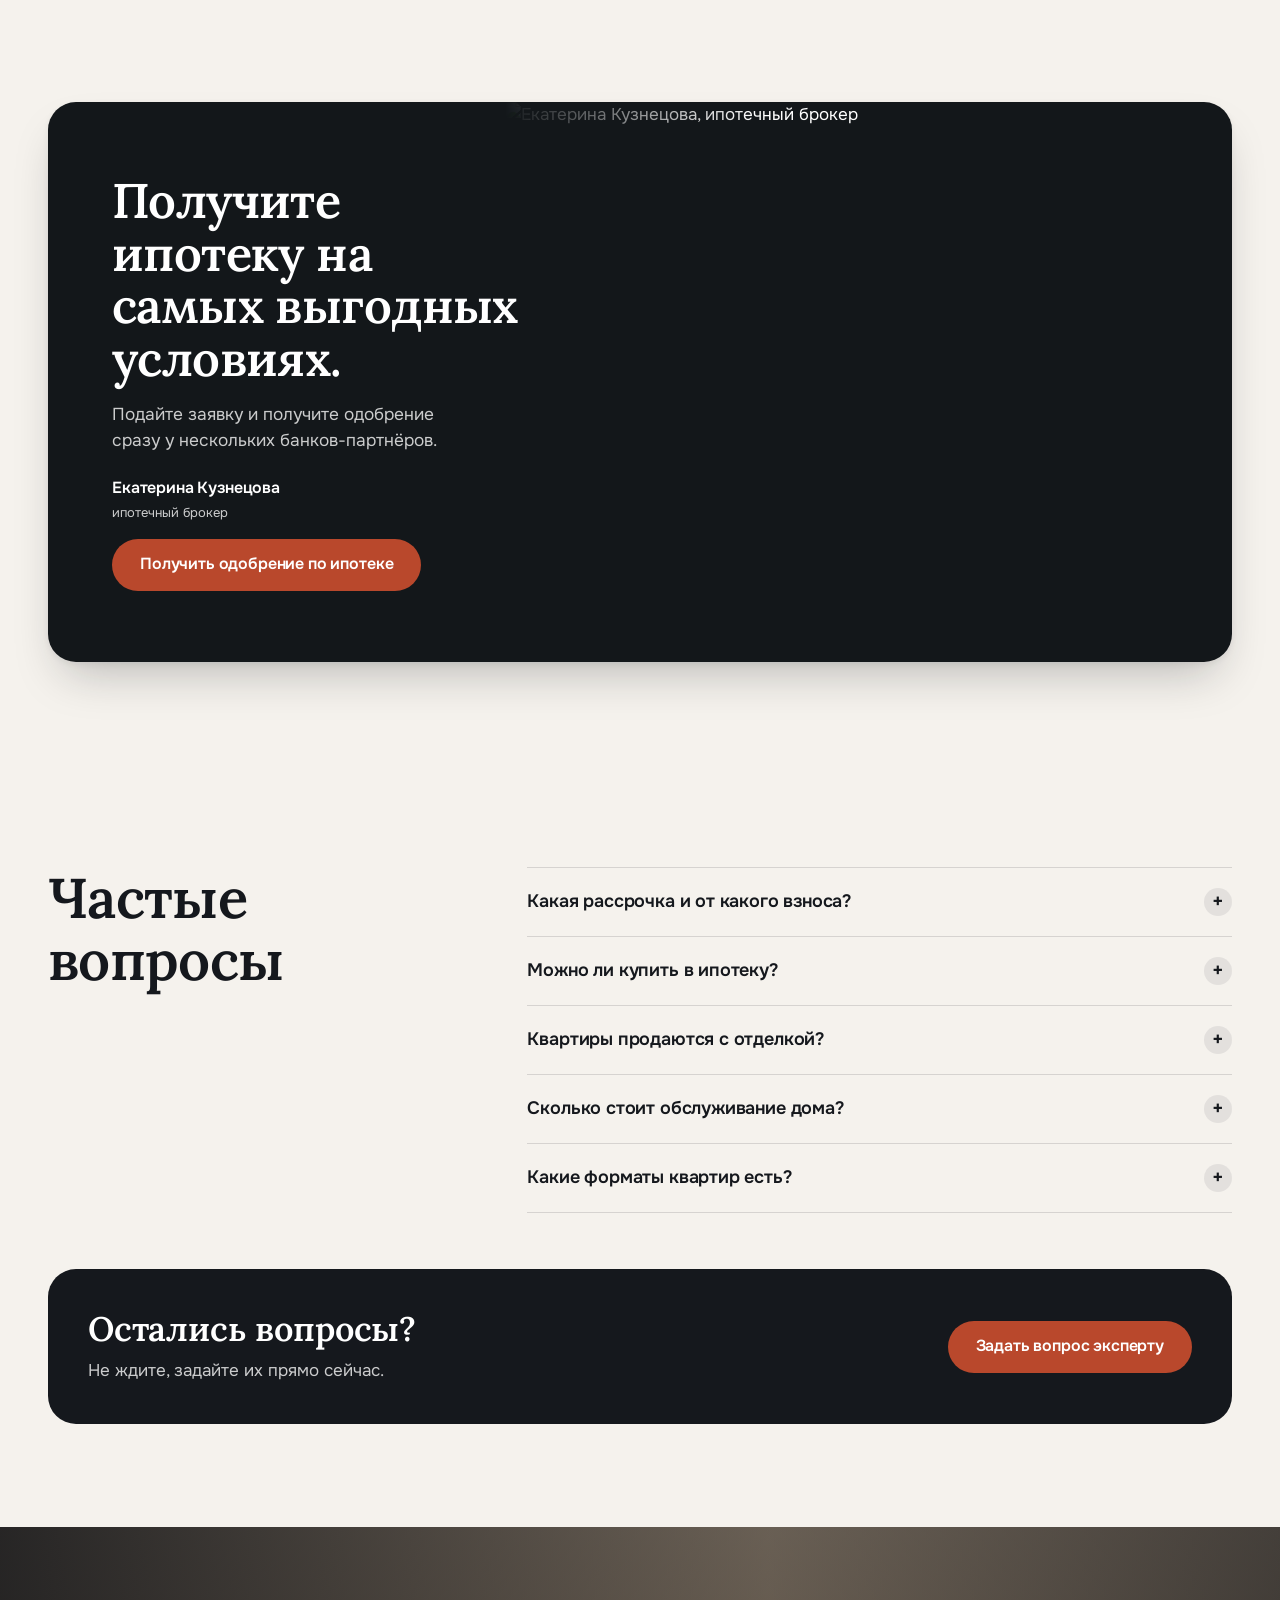
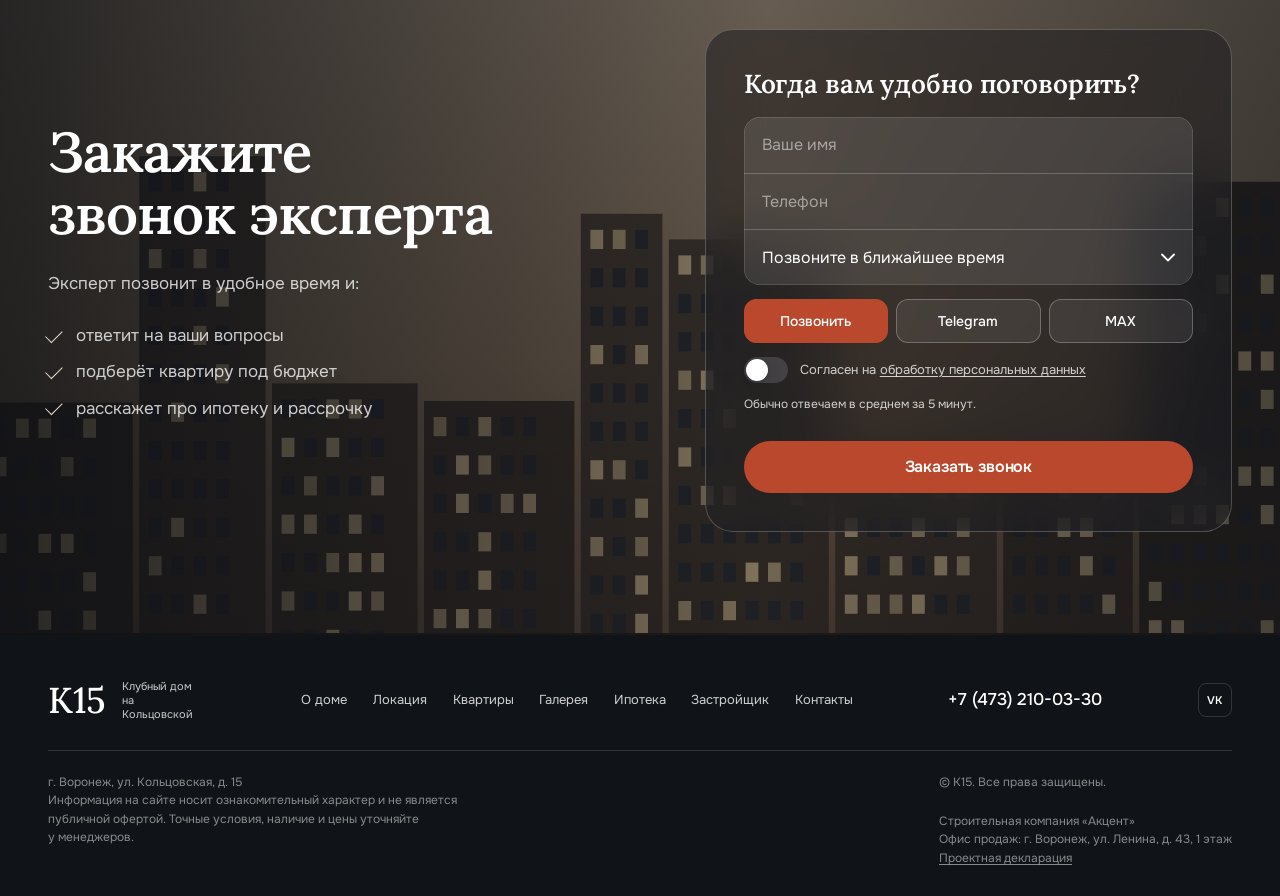
==== commit 39b86bec: "fix(k15): keep infrastructure tabs in a horizontal scroll row" ====
--- a/landing/reference/K15_landing_edited.html
+++ b/landing/reference/K15_landing_edited.html
@@ -436,7 +436,7 @@
 /* ---- Квартиры: типы, «что рядом», паркинг ---- */
 .loc h2{max-width:22ch}
 .istage{margin-top:clamp(8px,2vw,16px)}
-.ipills{gap:8px;overflow-x:auto;scrollbar-width:none;padding-bottom:4px;margin-bottom:14px}
+.ipills{display:flex;align-items:center;flex-wrap:nowrap;gap:8px;overflow-x:auto;scrollbar-width:none;padding-bottom:4px;margin-bottom:14px}
 .ipills::-webkit-scrollbar{display:none}
 .ipills button{flex:none;padding:10px 18px;border-radius:30px;font-size:14px;white-space:nowrap;transition:background .25s,color .25s,border-color .25s}
 .ipills button:hover{border-color:var(--ink)}
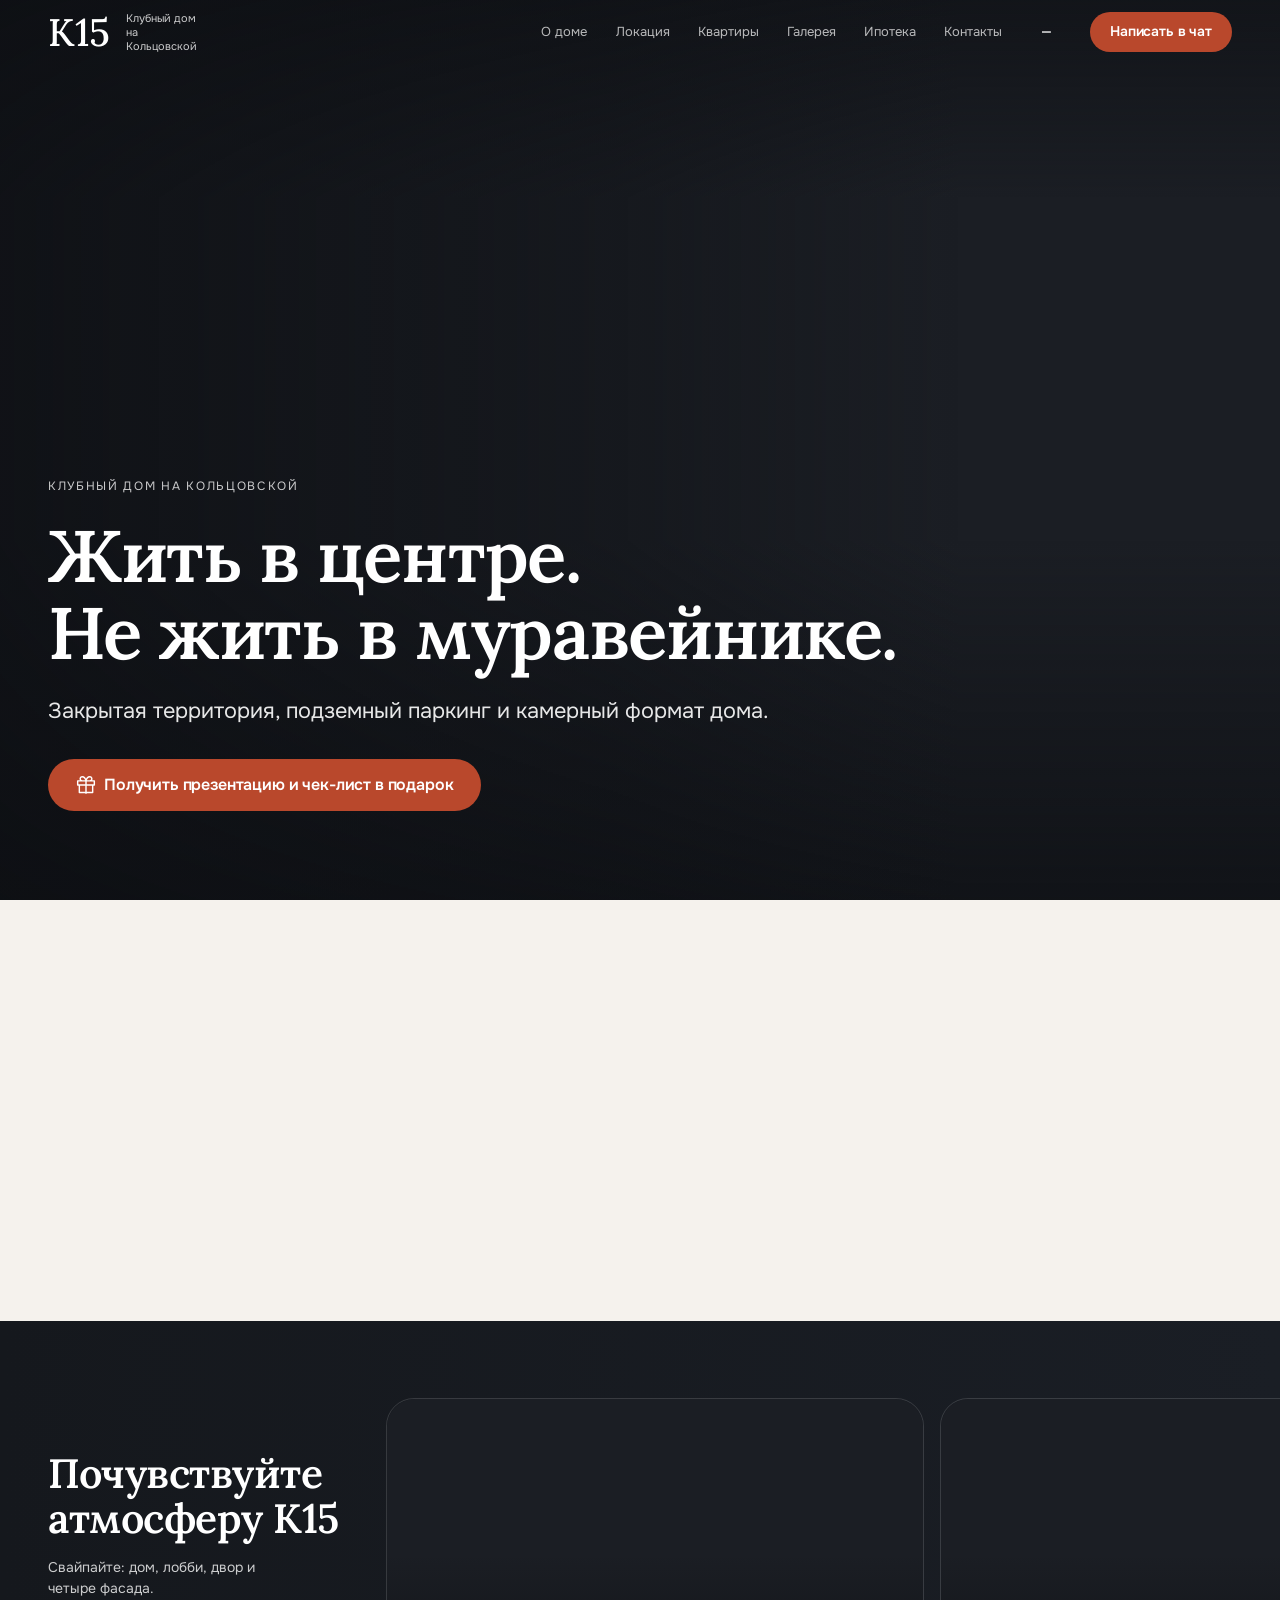
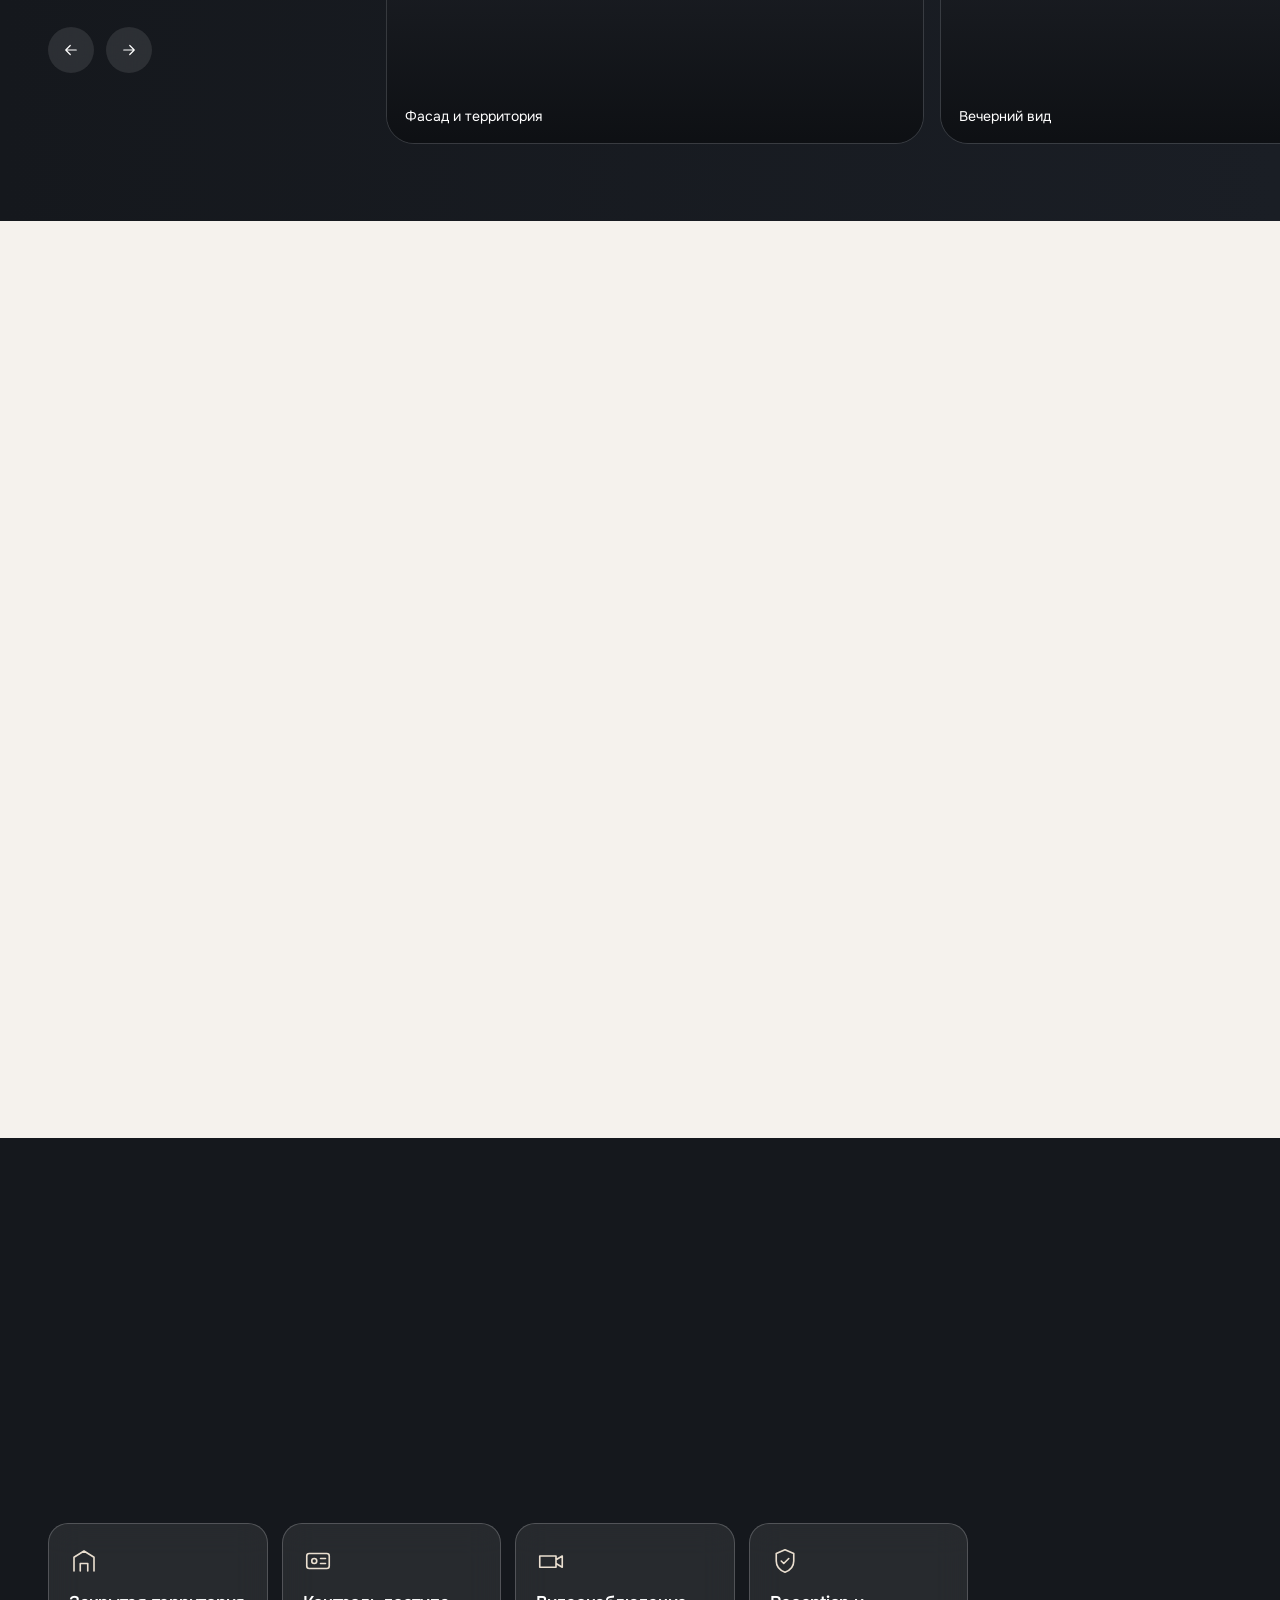
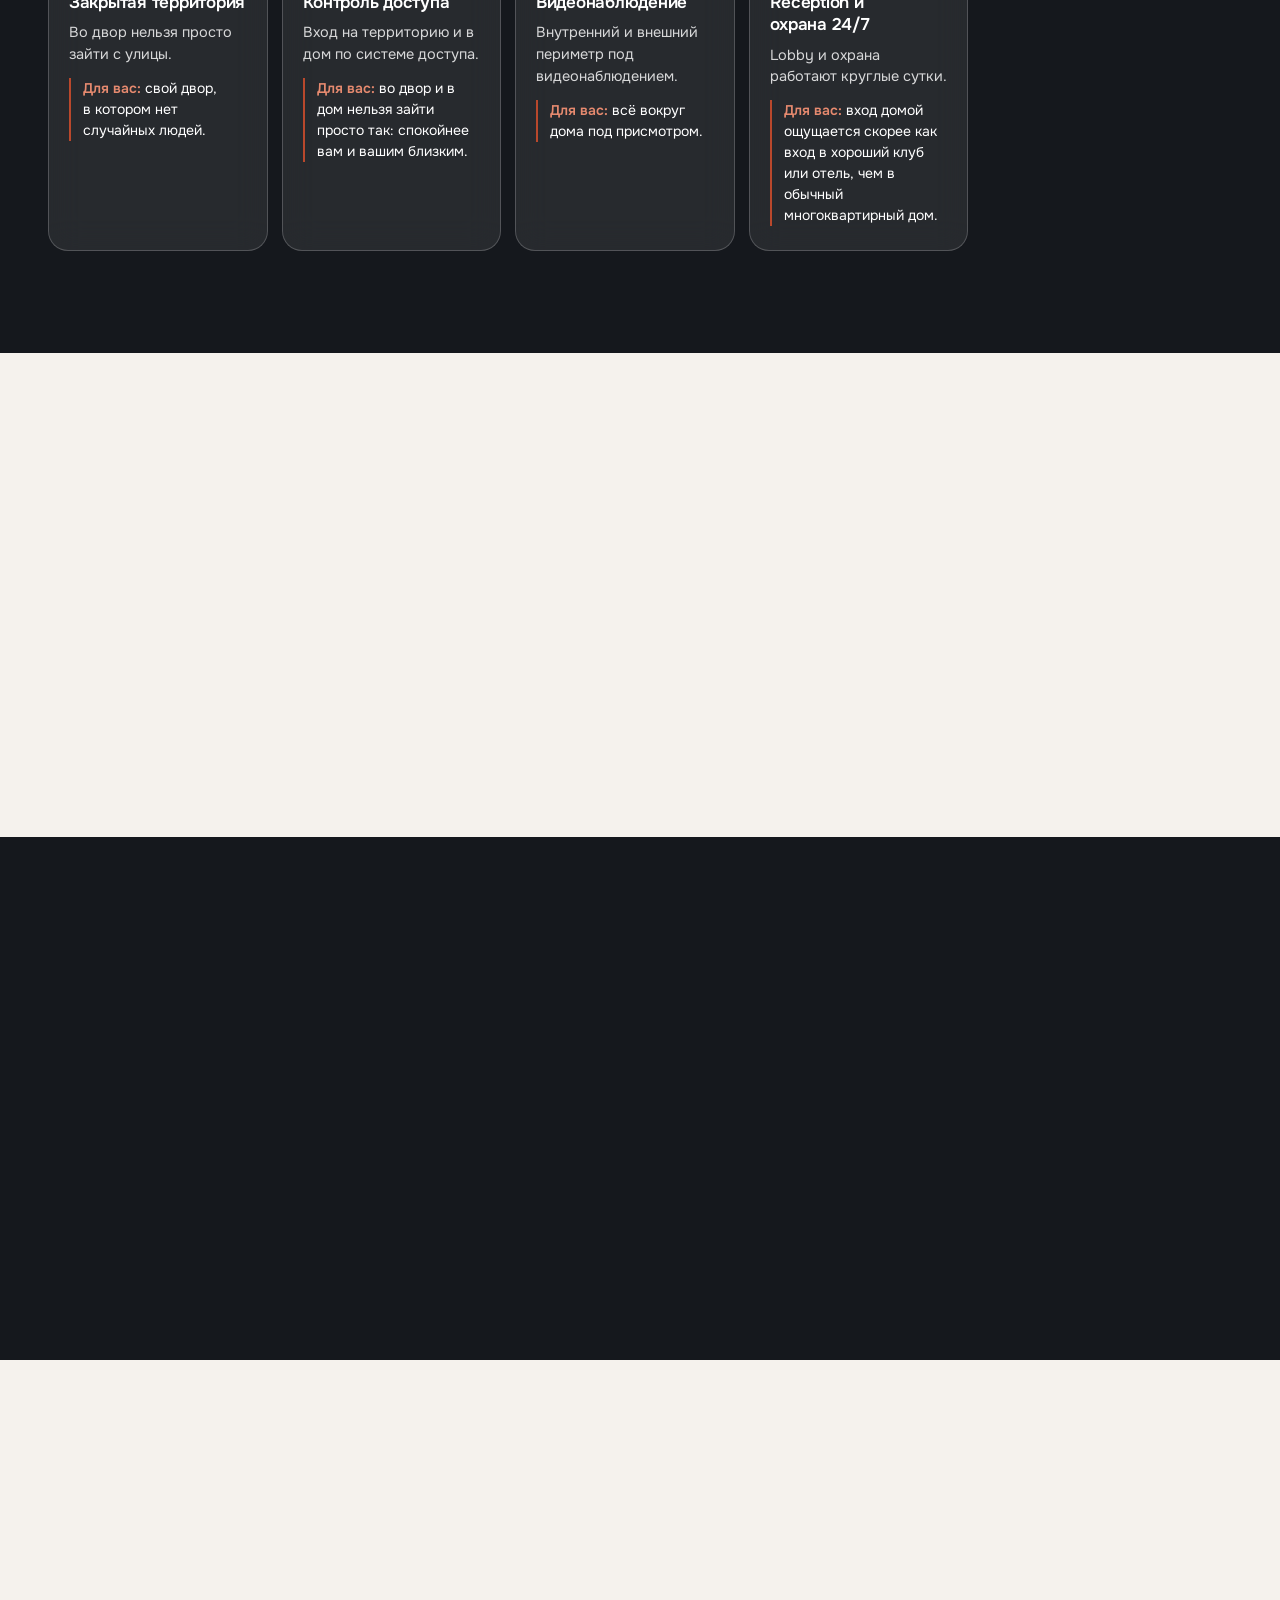
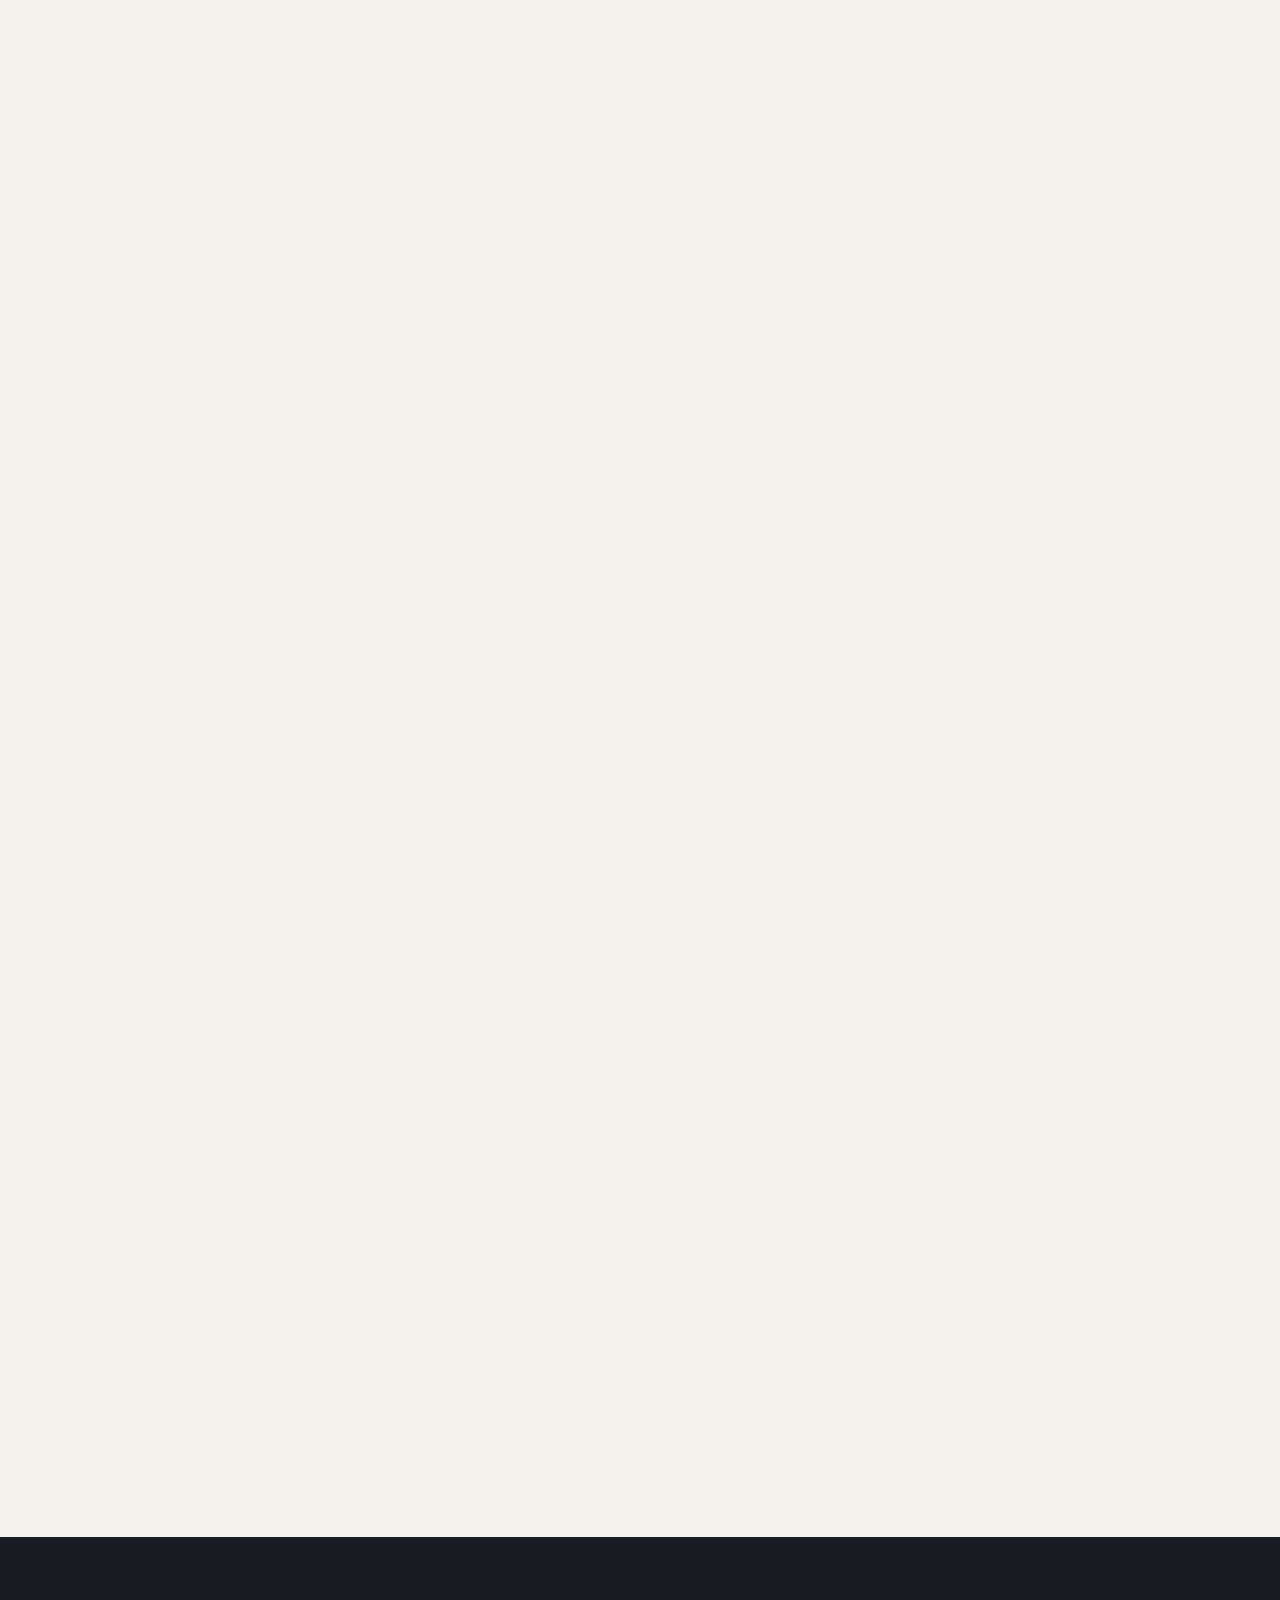
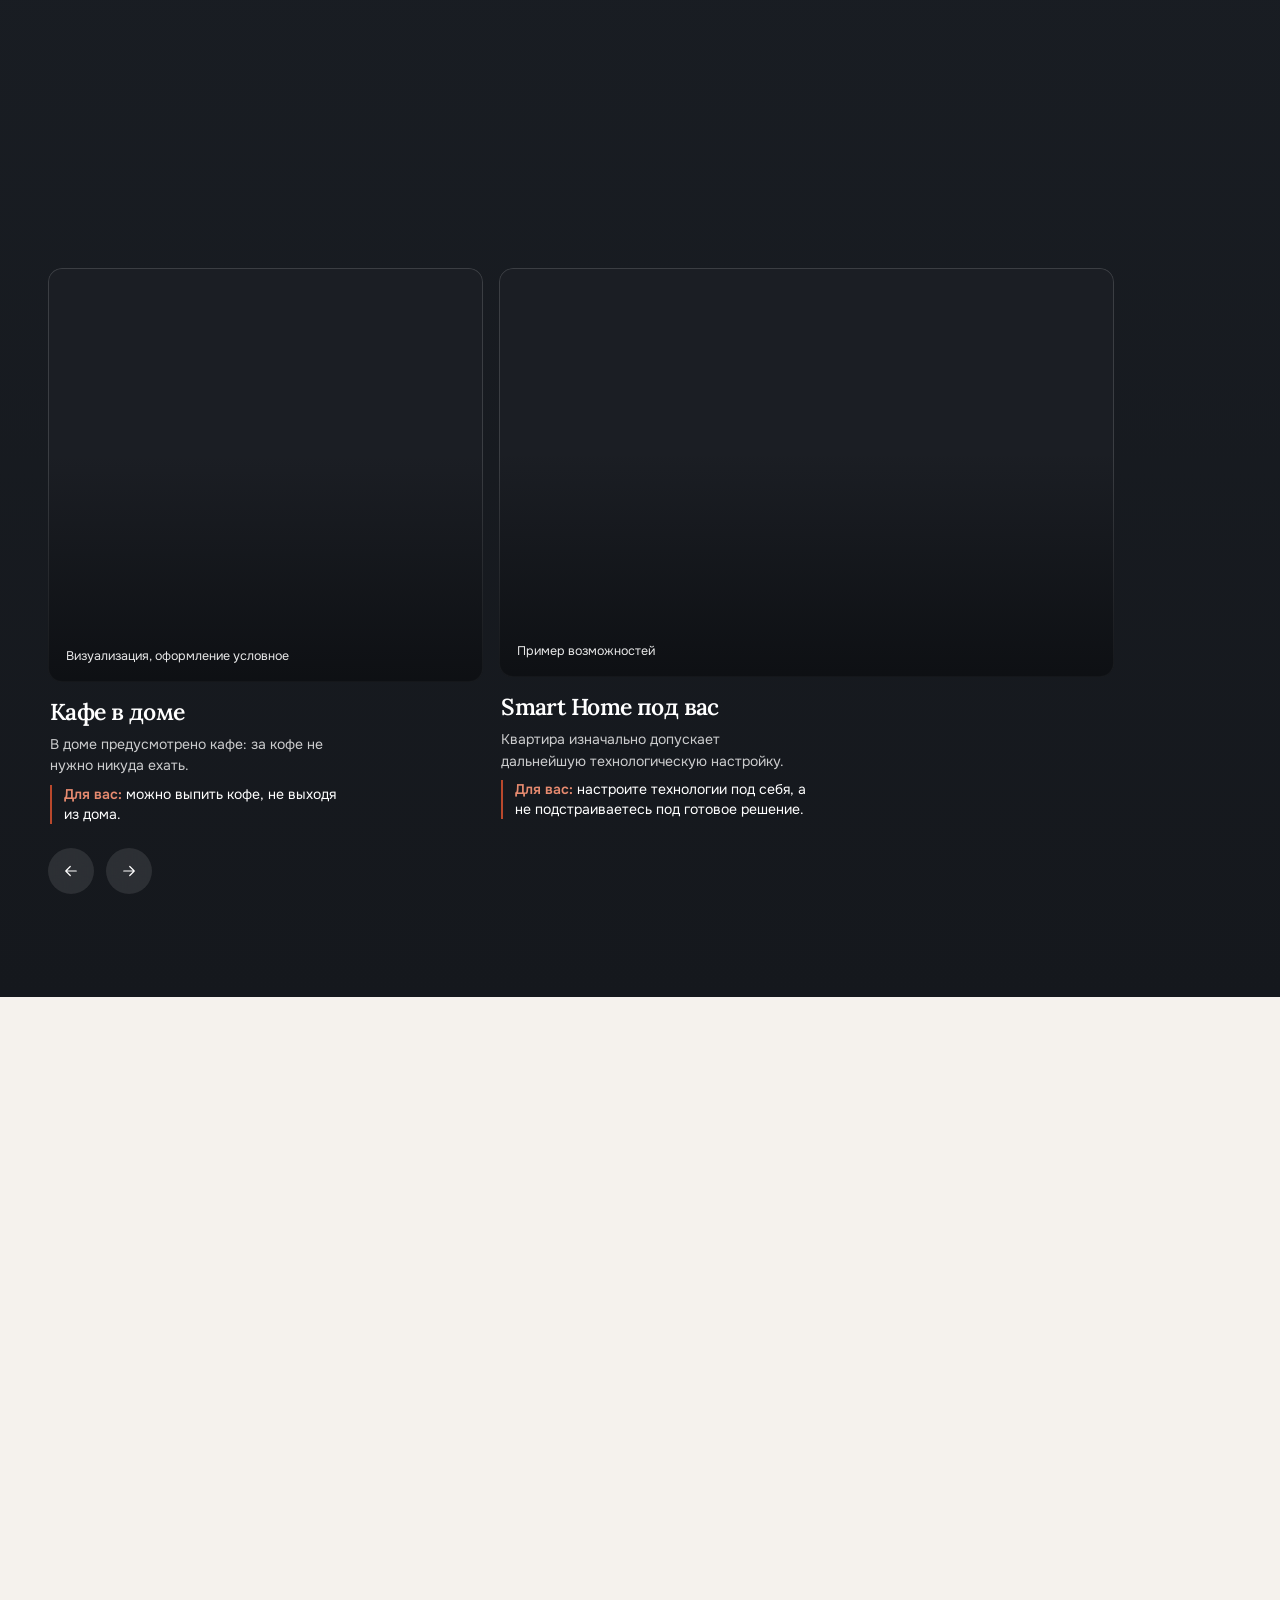
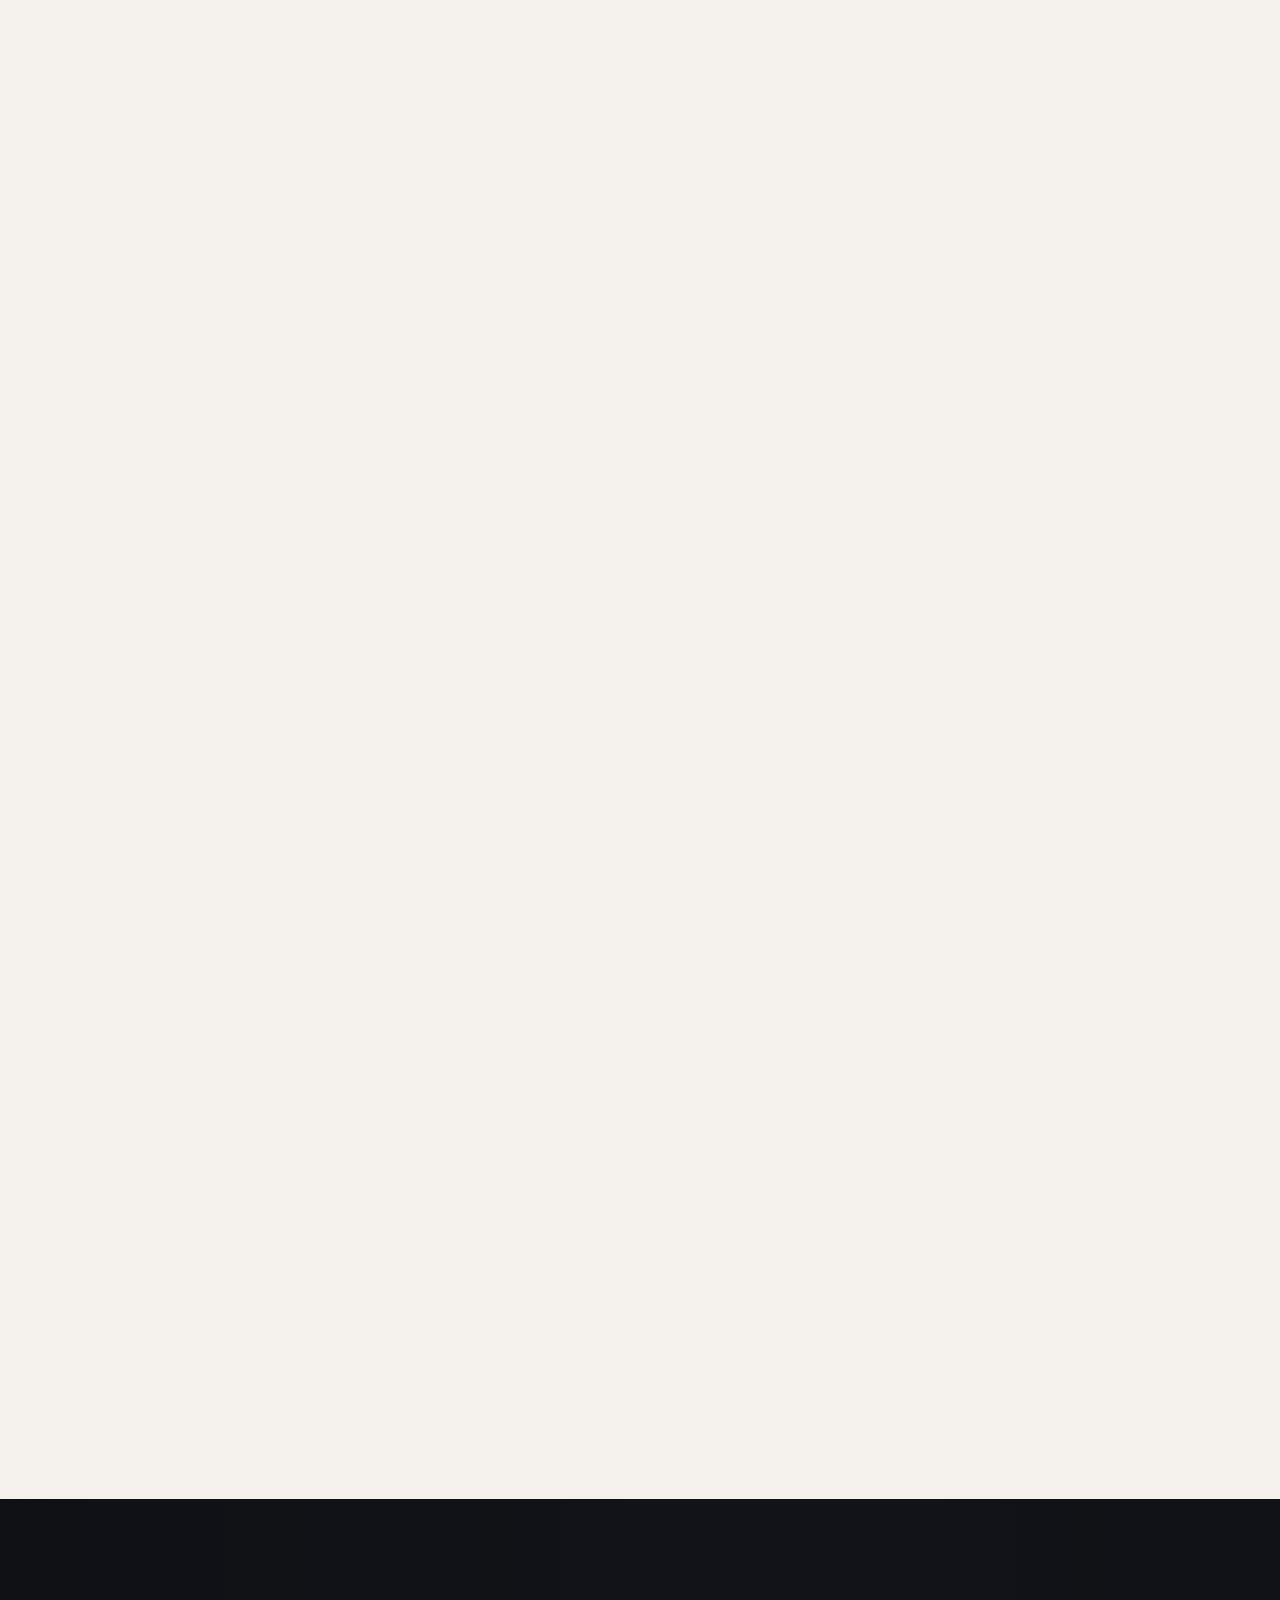
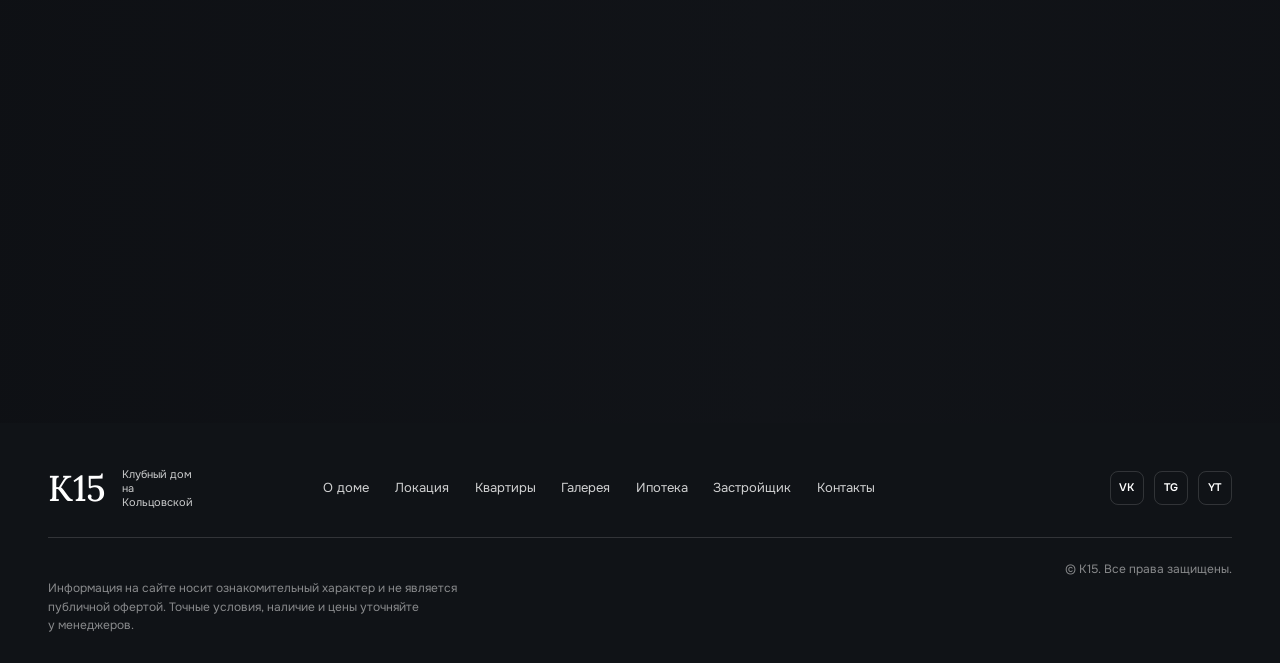
==== commit 1c530df7: "fix(k15): bind plan view tabs directly for WebKit" ====
--- a/landing/reference/K15_landing_edited.html
+++ b/landing/reference/K15_landing_edited.html
@@ -1936,7 +1936,7 @@
     box.innerHTML=`<div class="slot fade" data-kind="interior" data-img="${V[n].img}" data-seed="50" data-mood="warm" data-ar="1.925" style="aspect-ratio:1.925"></div>`;
     hydrate(box);
   };
-  tabs.onclick=e=>{ const b=e.target.closest('button'); if(b) show(+b.dataset.p); };
+  $('button[data-p]',tabs).forEach(button=>button.addEventListener('click',()=>show(Number(button.dataset.p))));
 })();
 
 /* =====================================================================
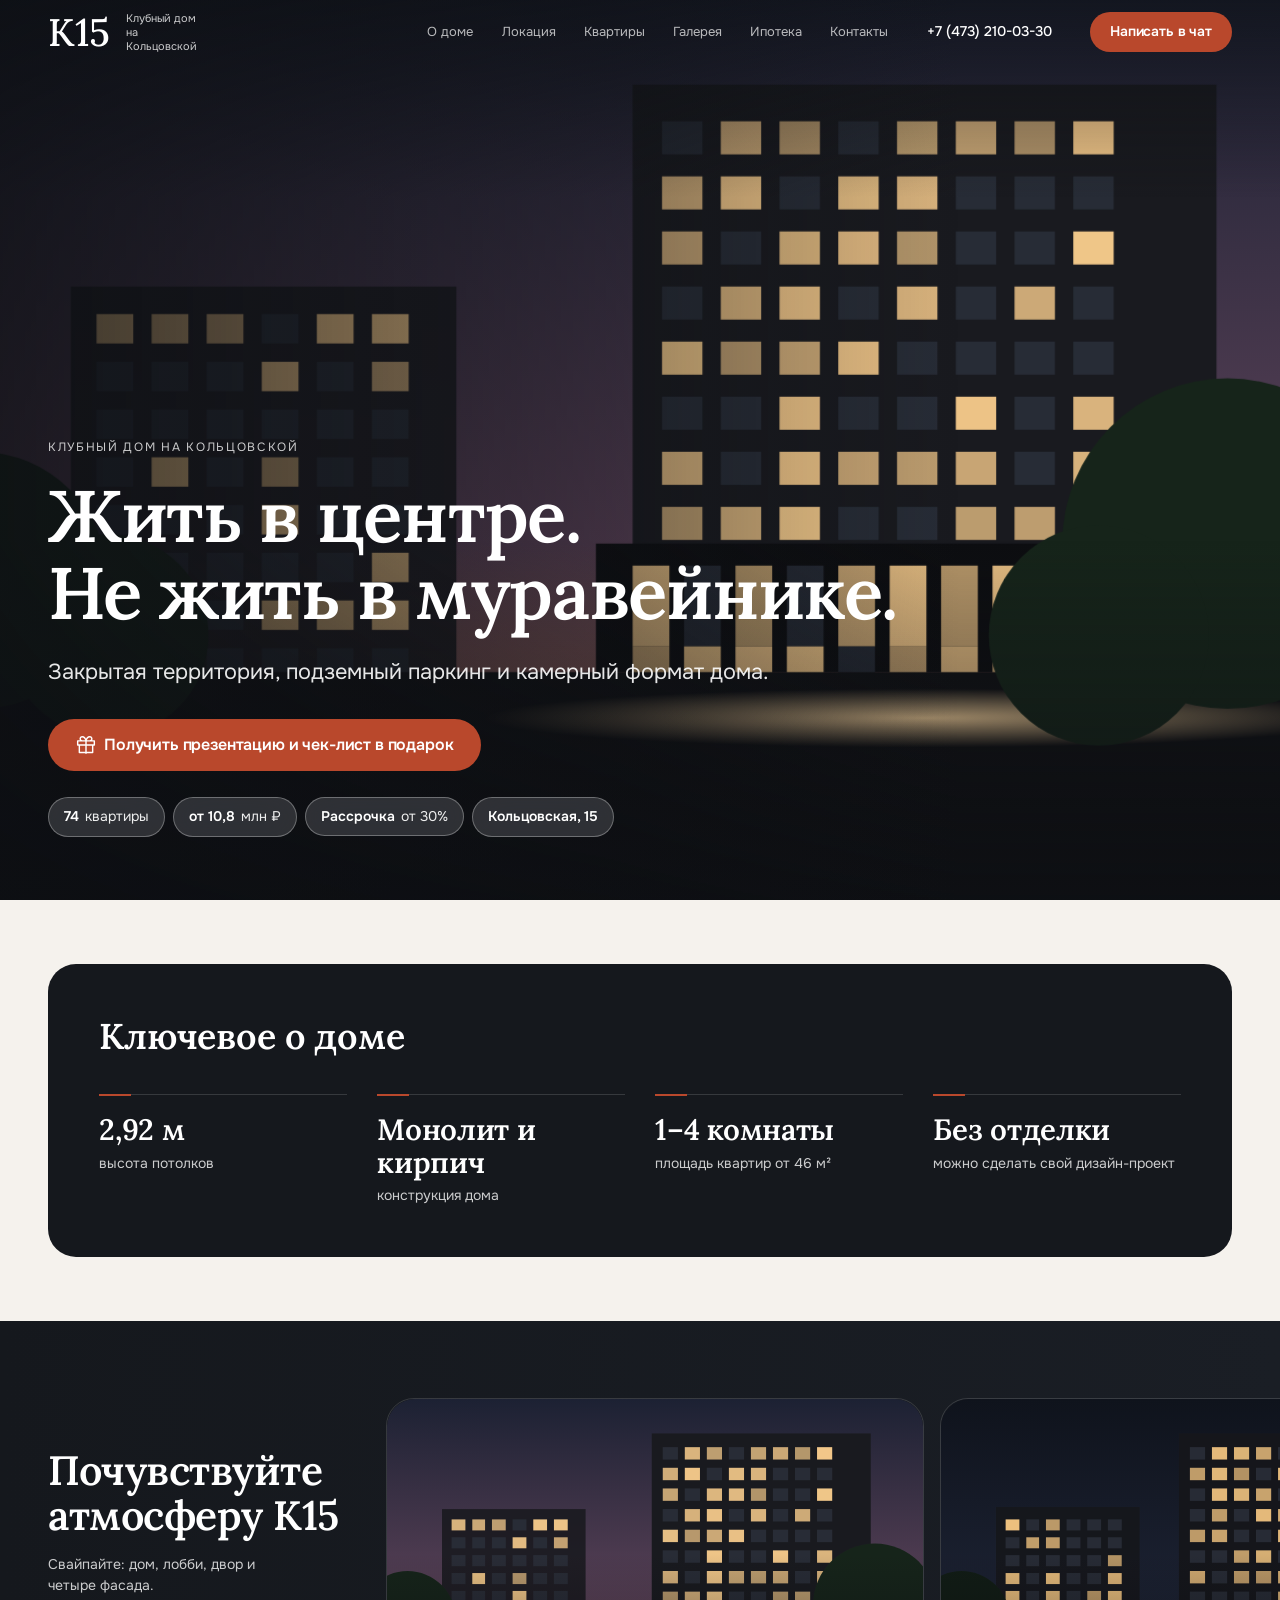
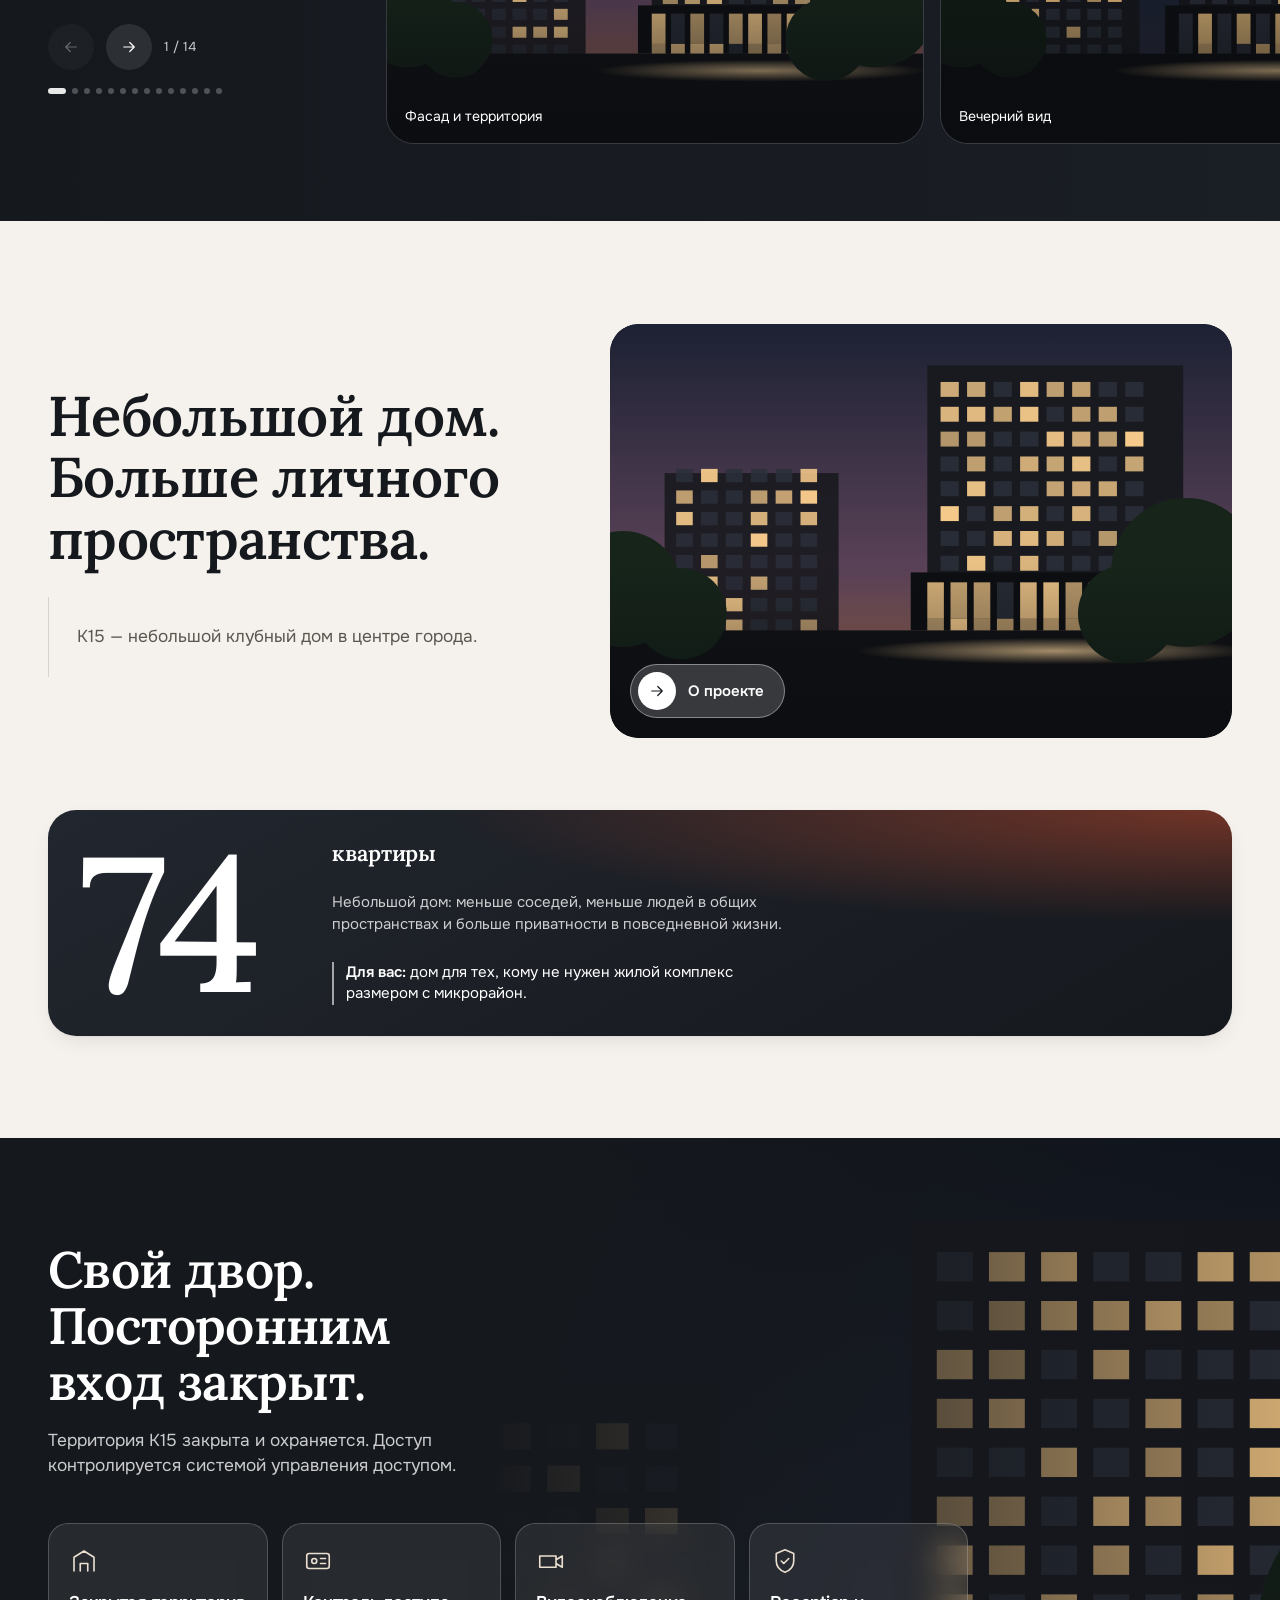
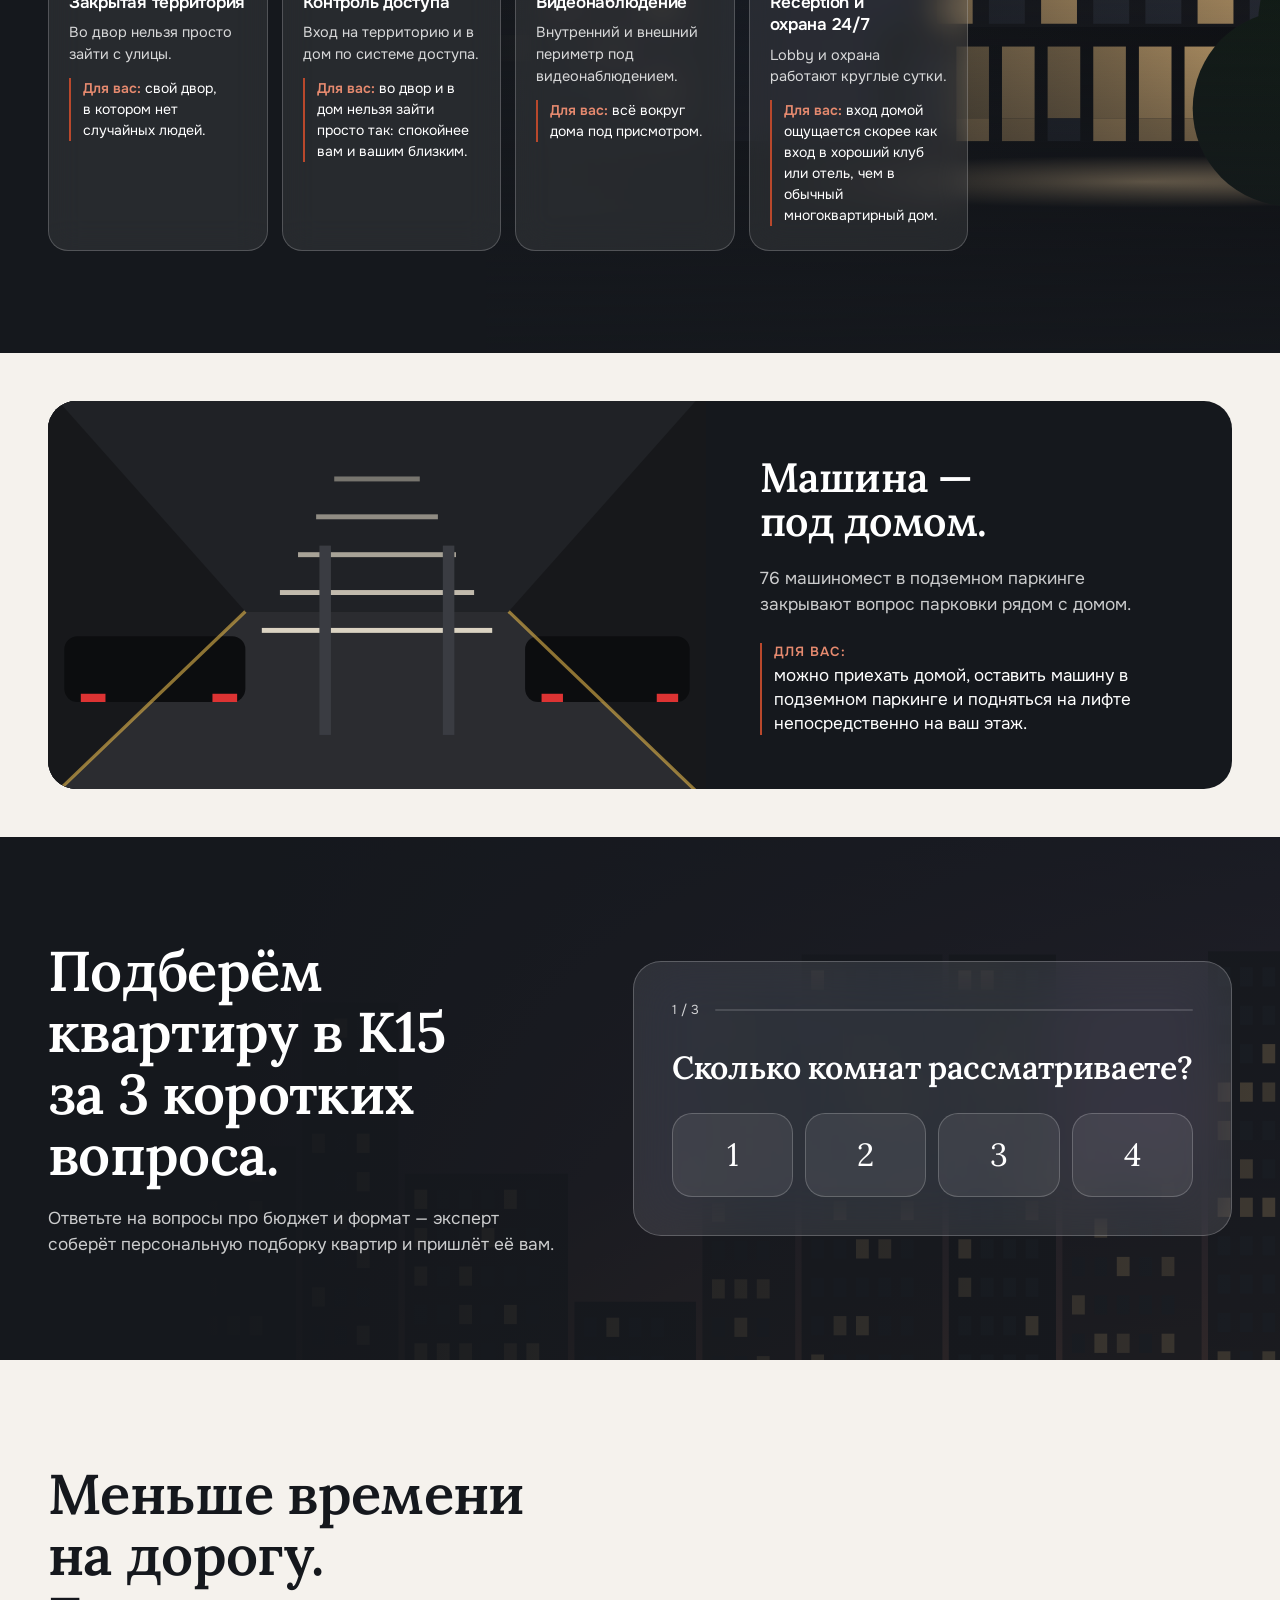
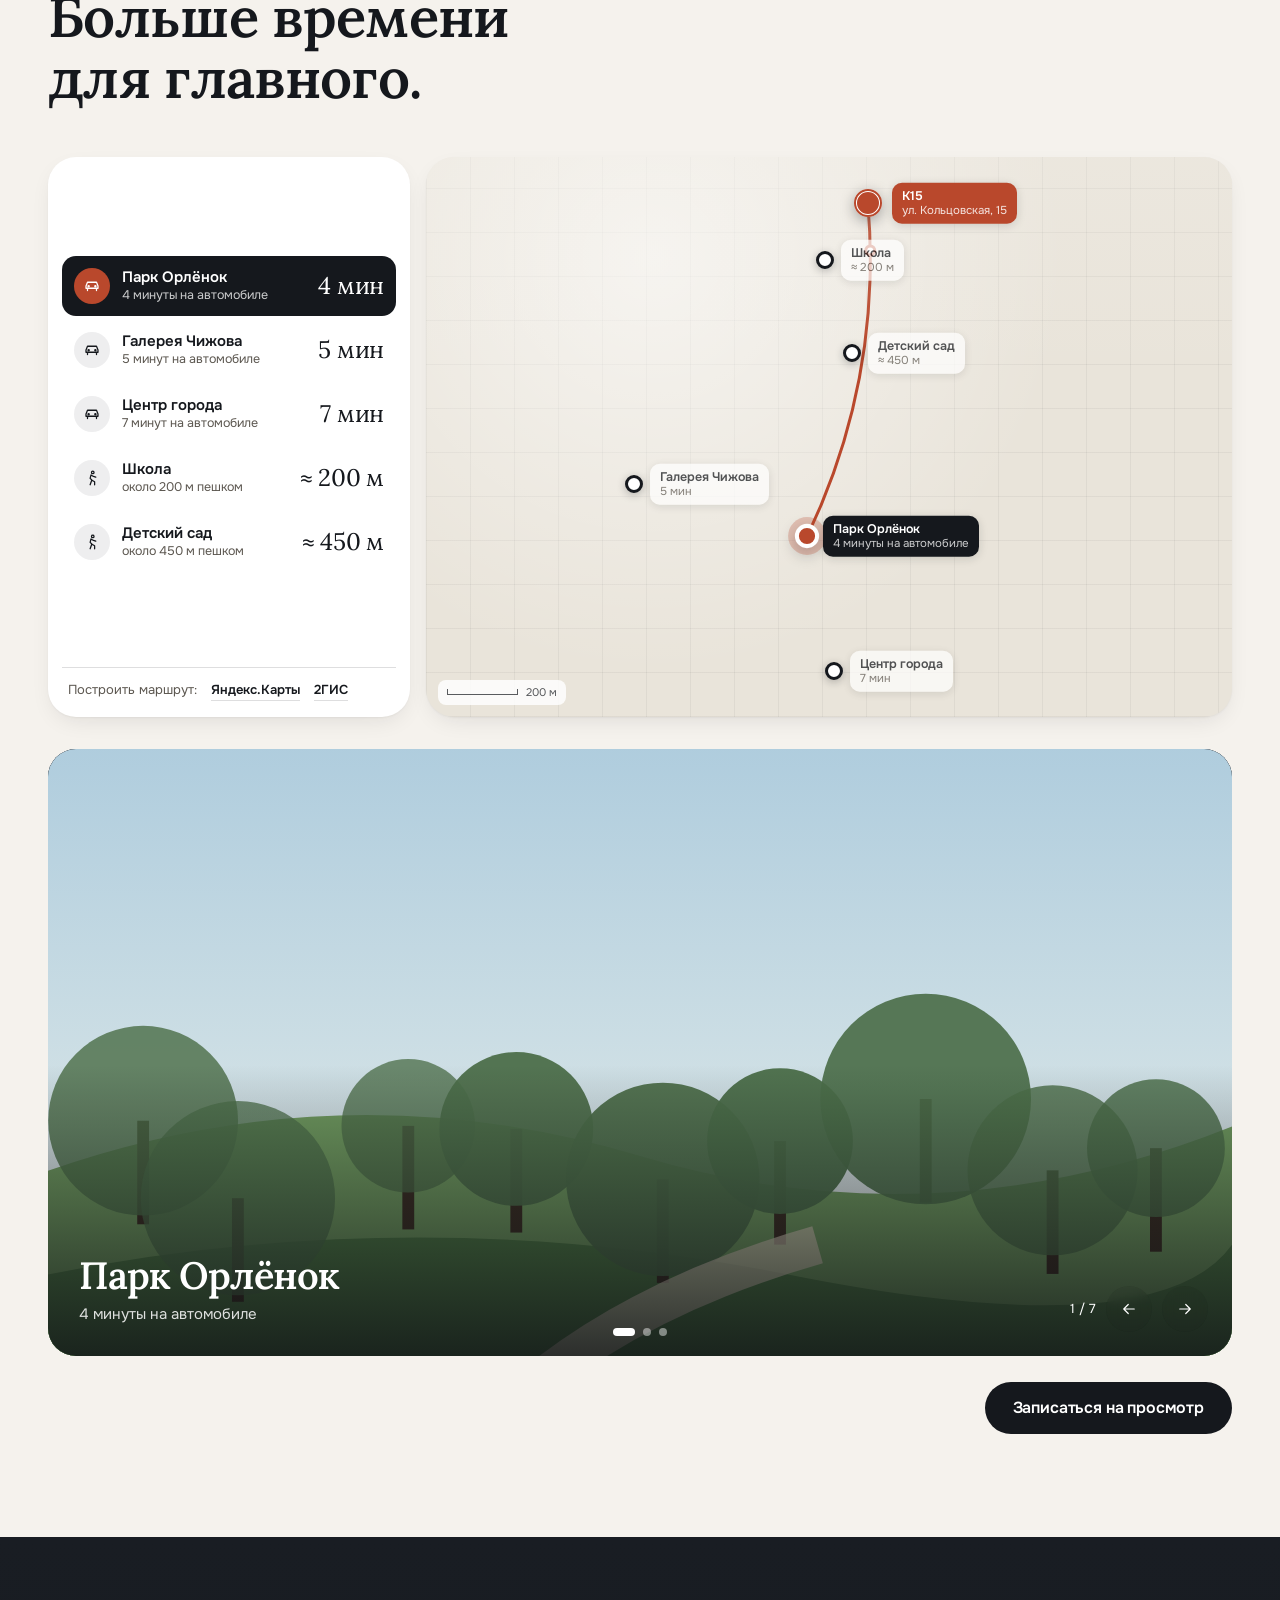
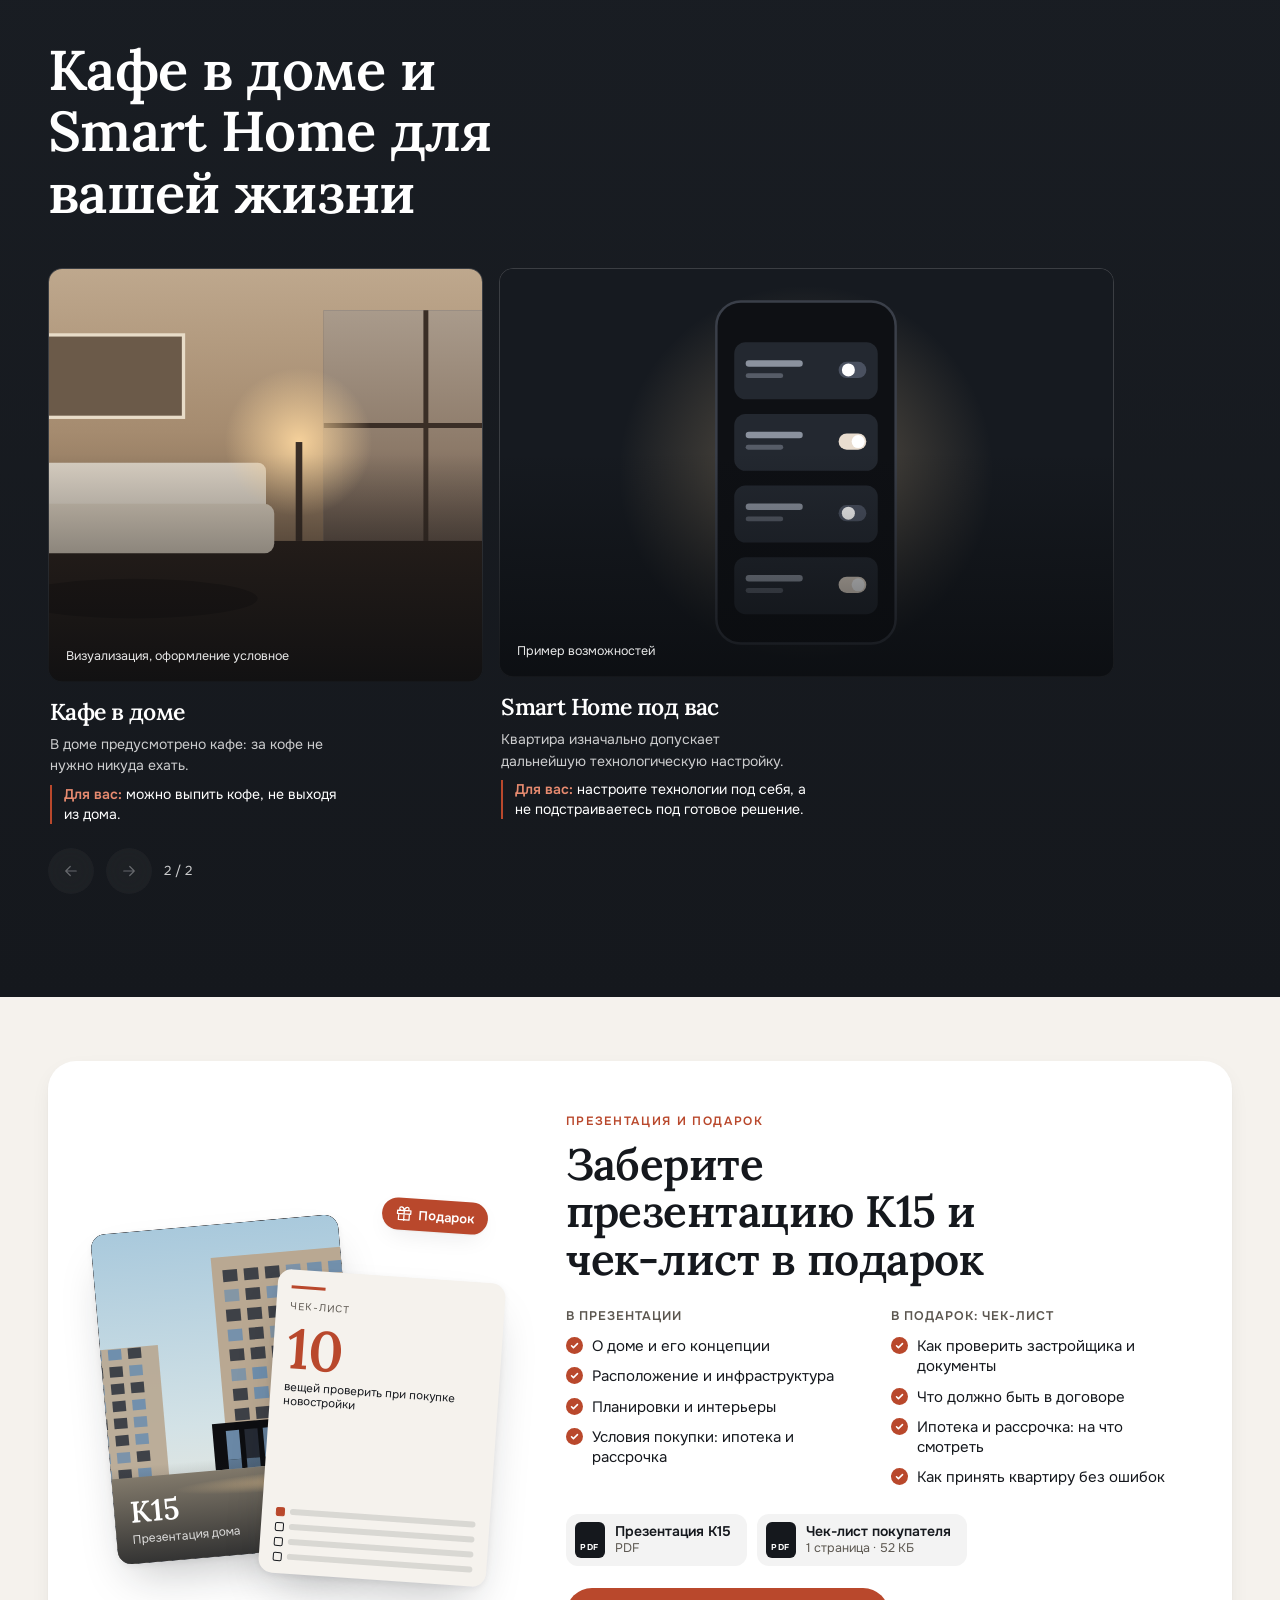
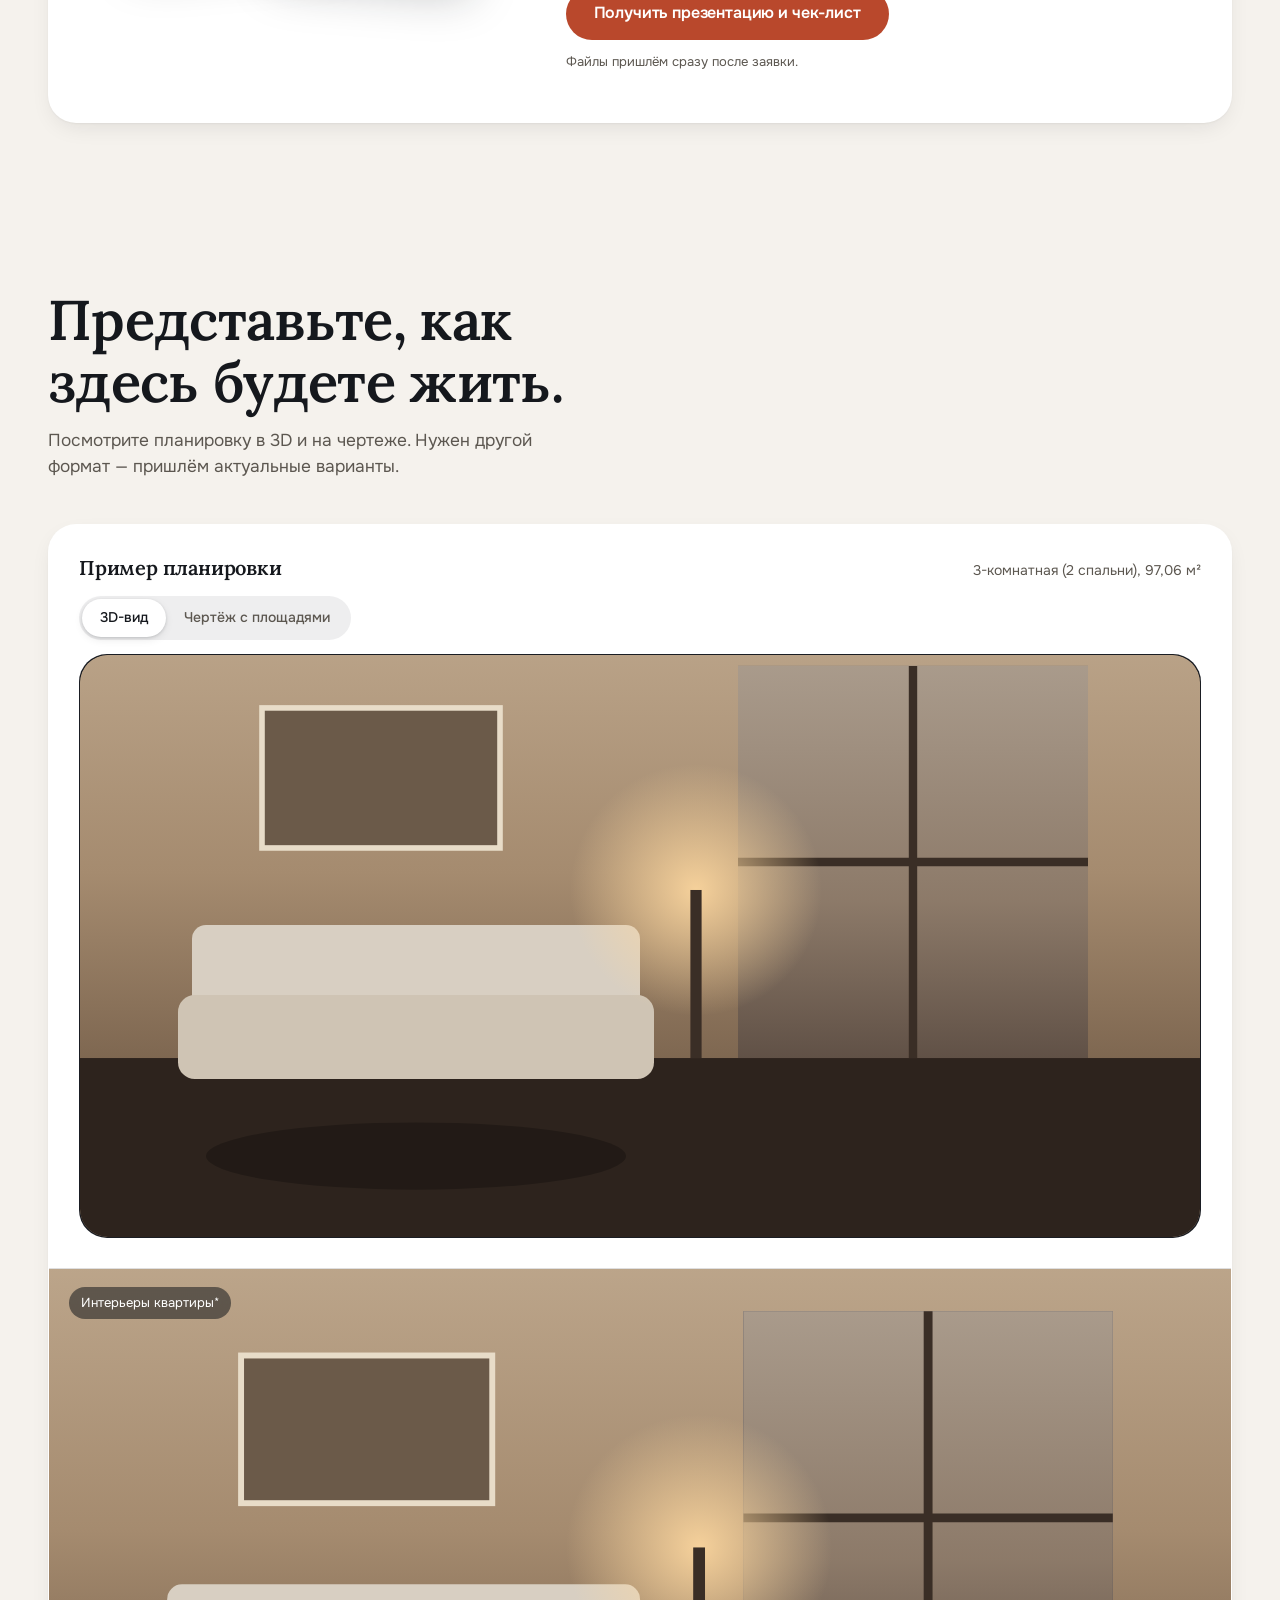
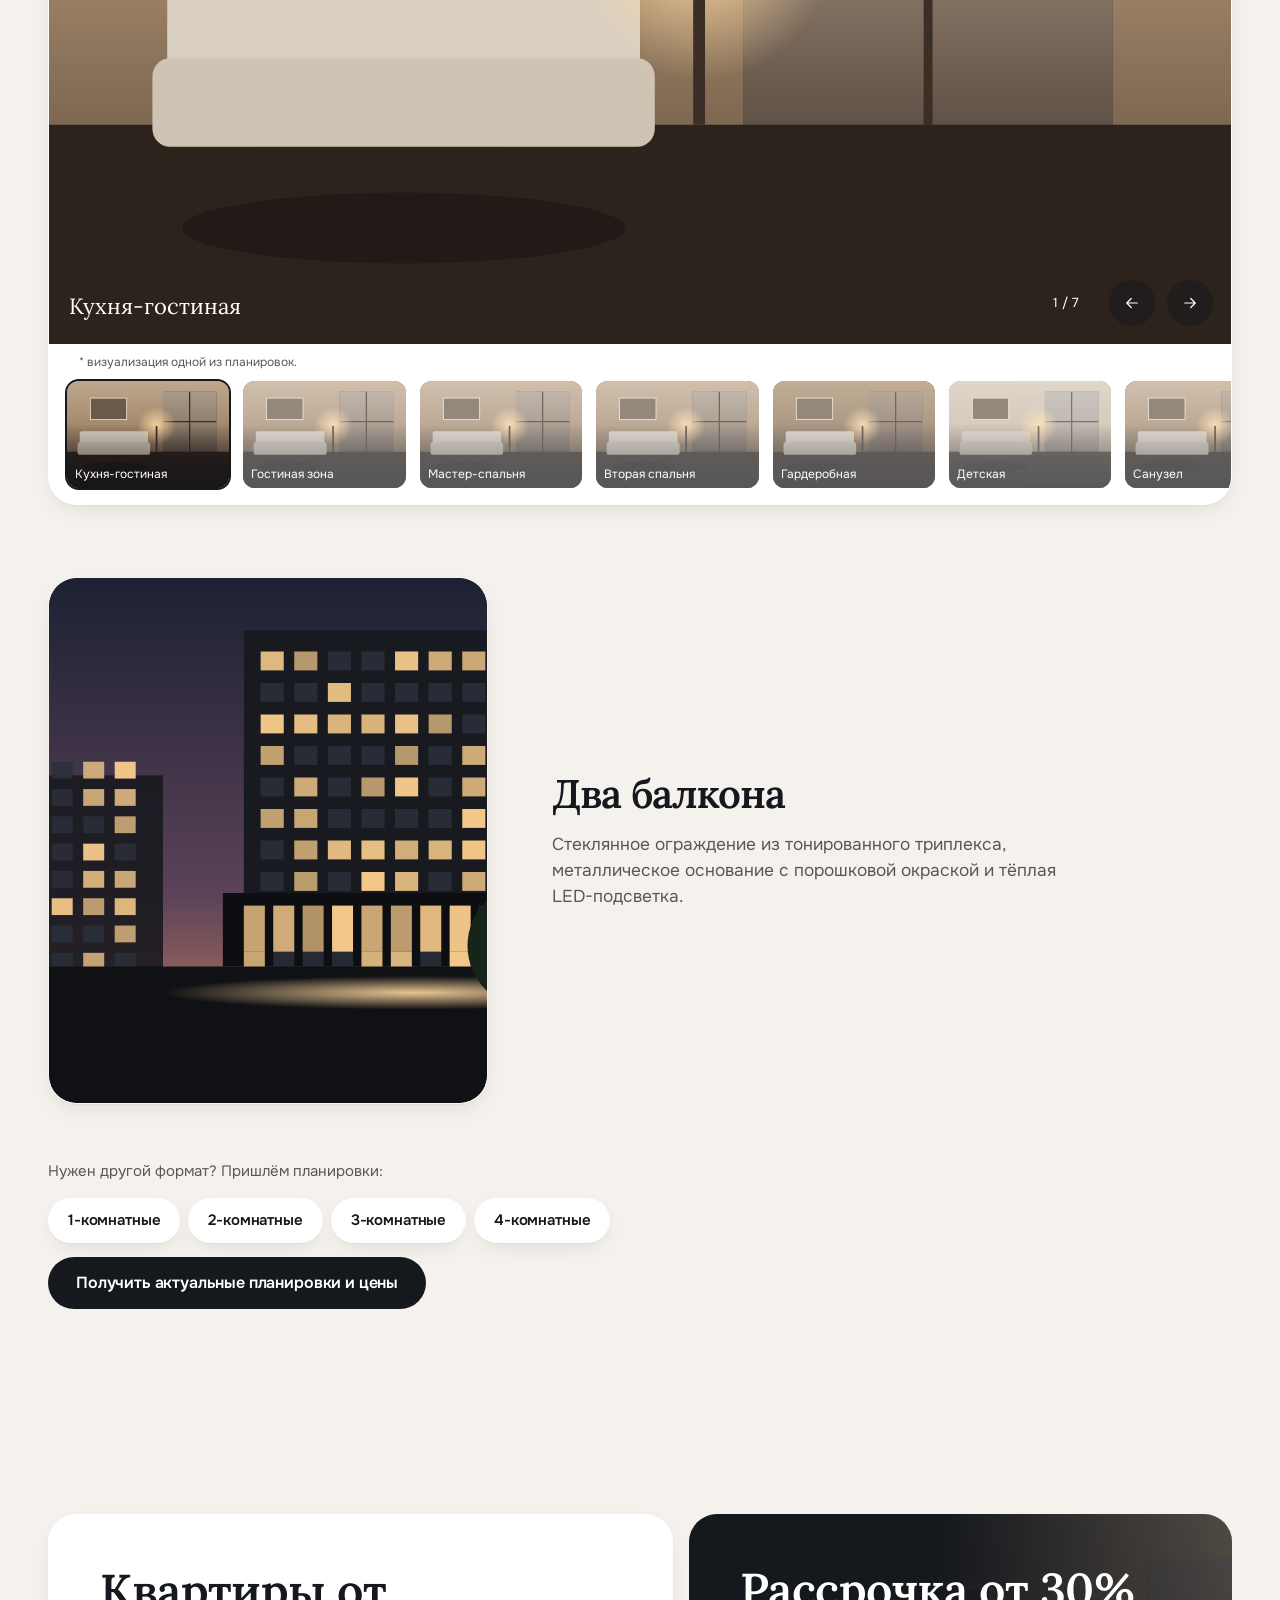
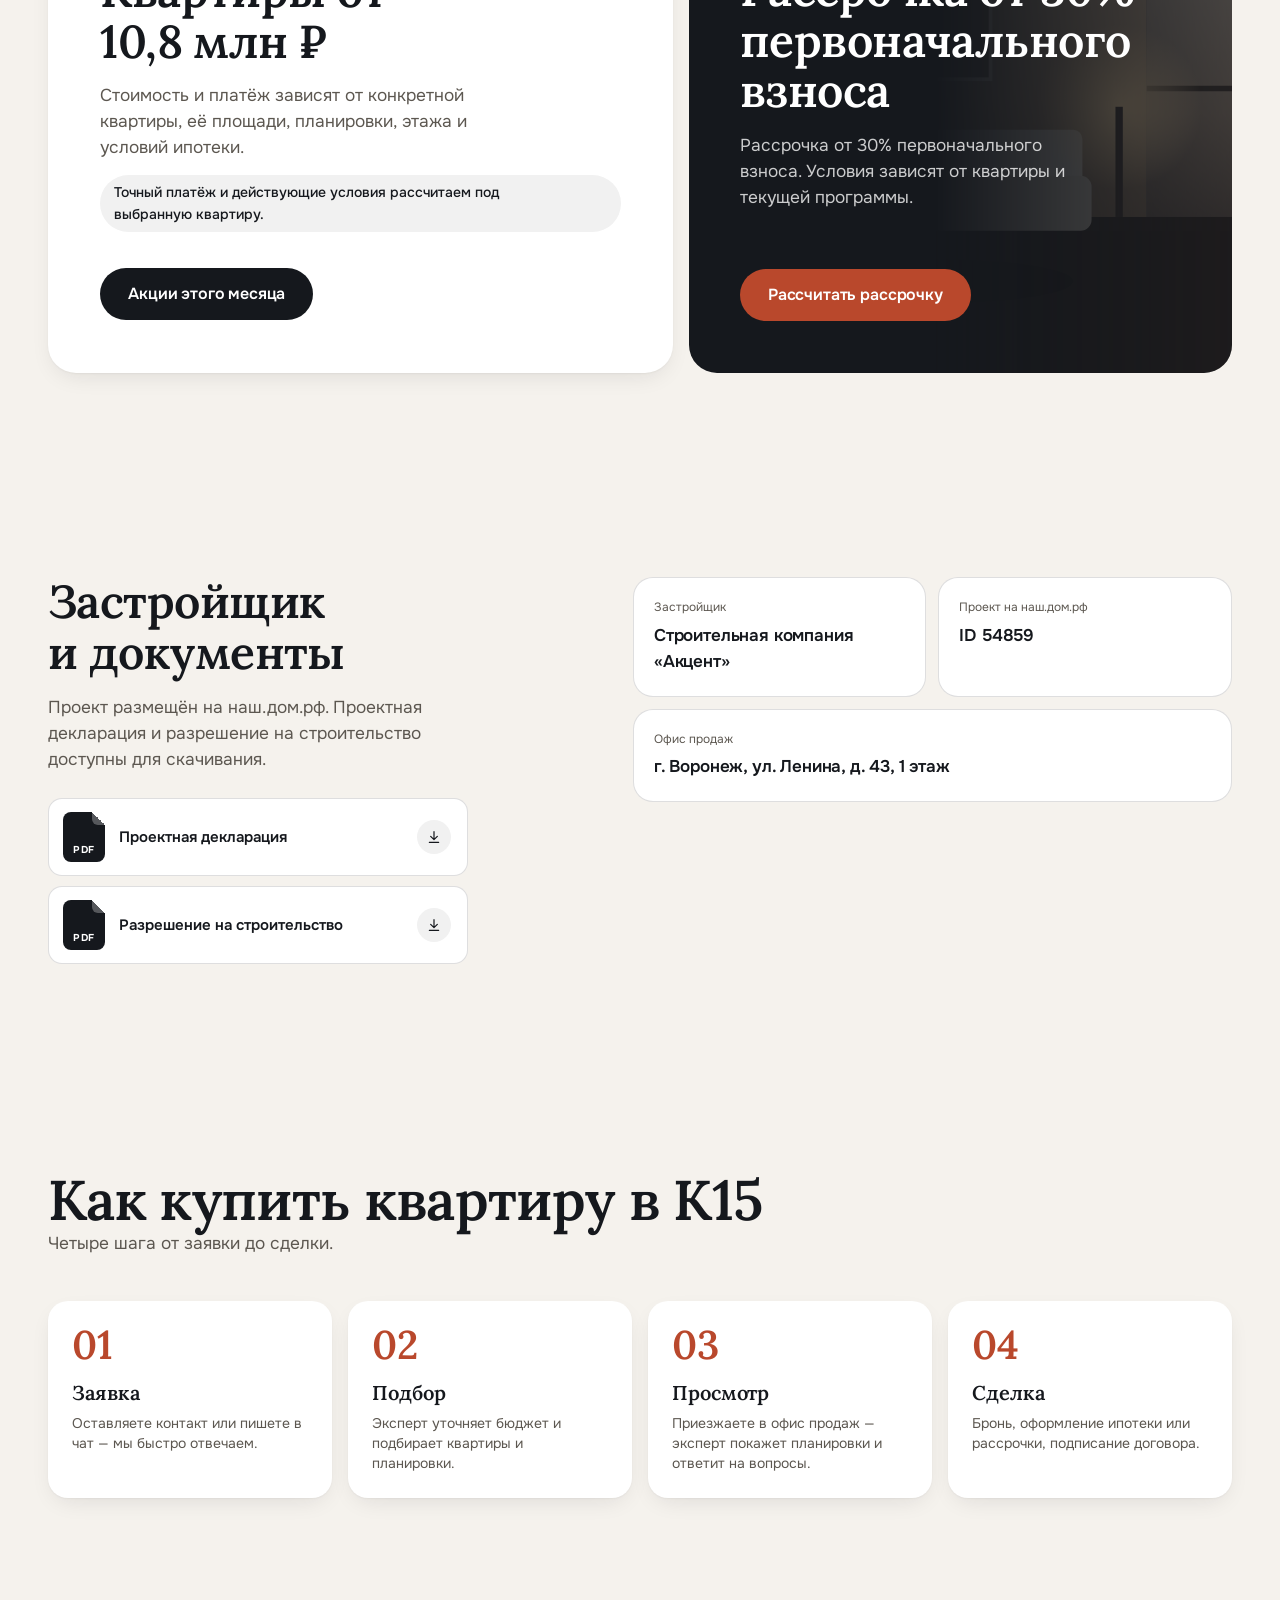
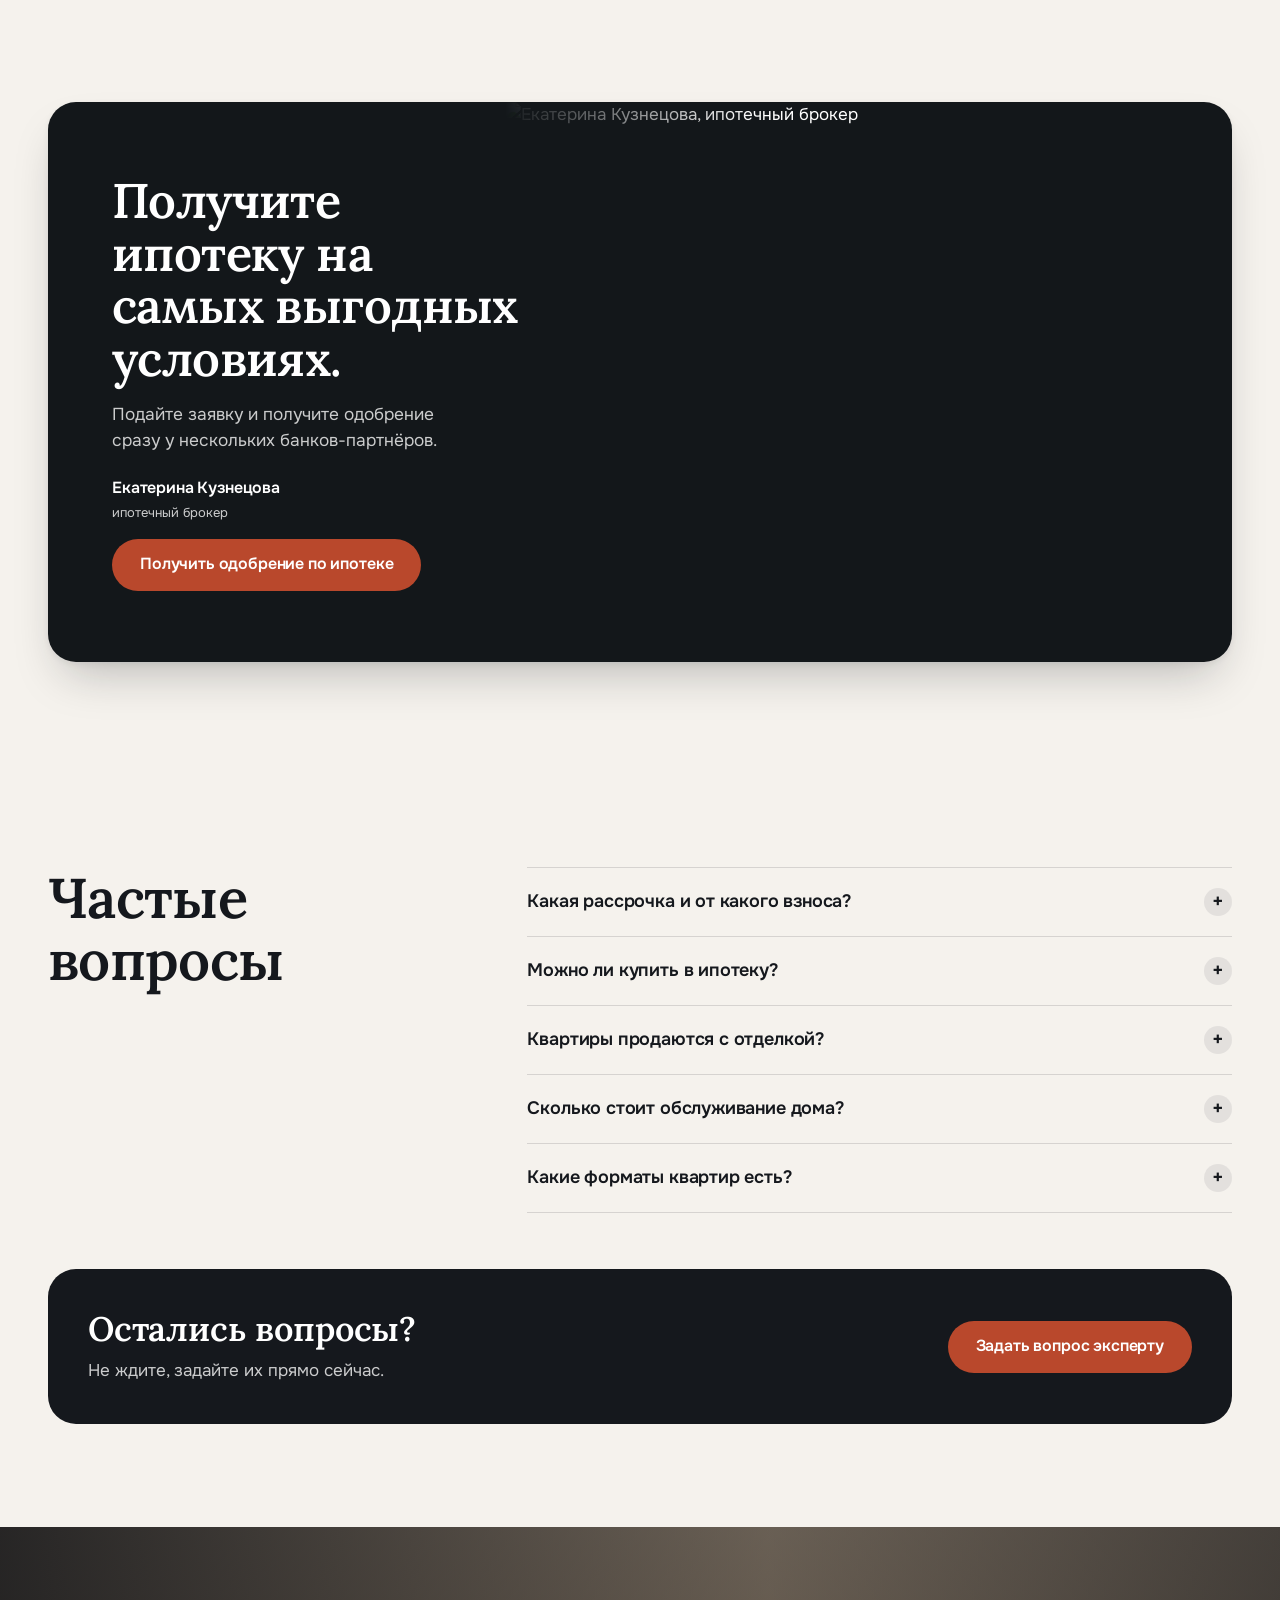
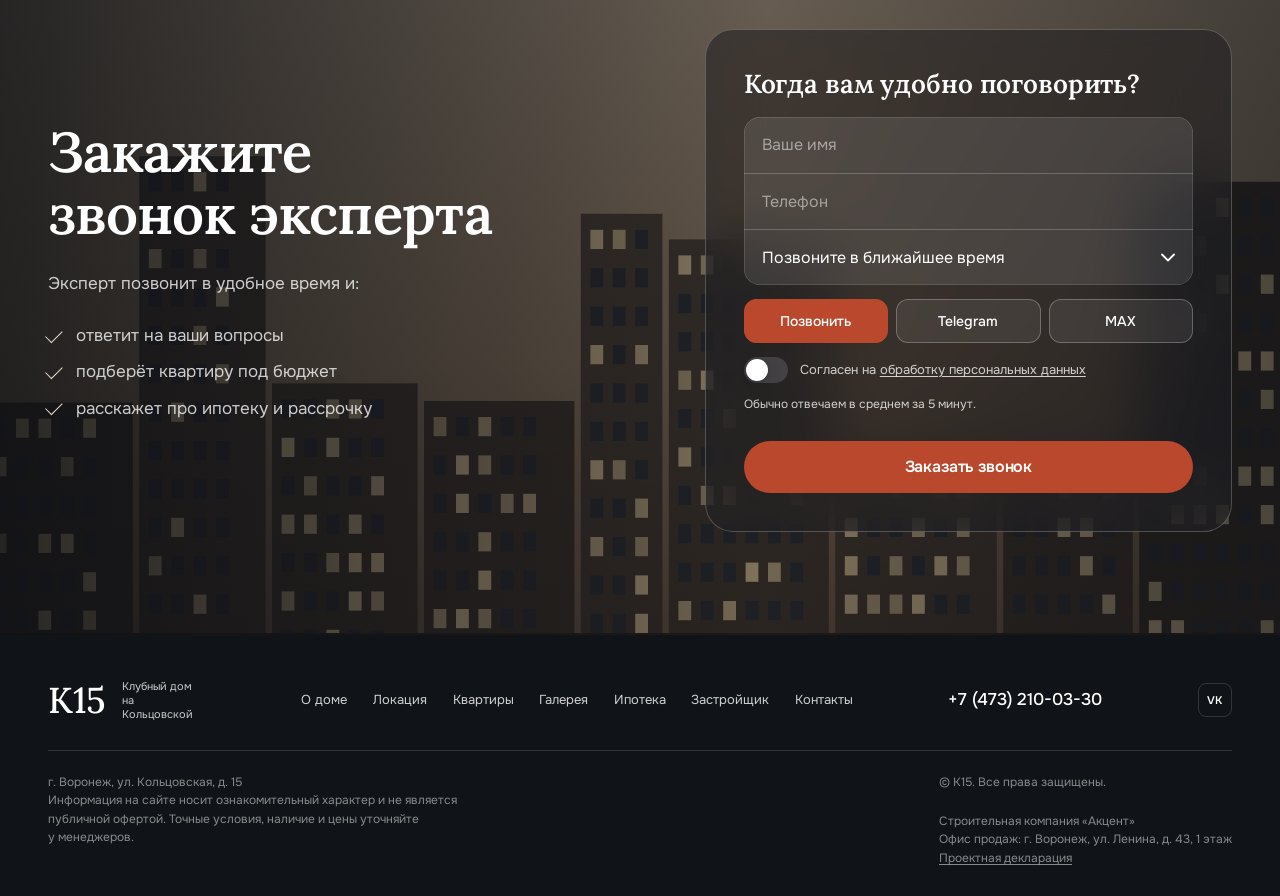
==== commit 17a42d6d: "fix(k15): bind each plan tab using native querySelectorAll" ====
--- a/landing/reference/K15_landing_edited.html
+++ b/landing/reference/K15_landing_edited.html
@@ -1936,7 +1936,7 @@
     box.innerHTML=`<div class="slot fade" data-kind="interior" data-img="${V[n].img}" data-seed="50" data-mood="warm" data-ar="1.925" style="aspect-ratio:1.925"></div>`;
     hydrate(box);
   };
-  $('button[data-p]',tabs).forEach(button=>button.addEventListener('click',()=>show(Number(button.dataset.p))));
+  Array.from(tabs.querySelectorAll('button[data-p]')).forEach(button=>button.addEventListener('click',()=>show(Number(button.dataset.p))));
 })();
 
 /* =====================================================================
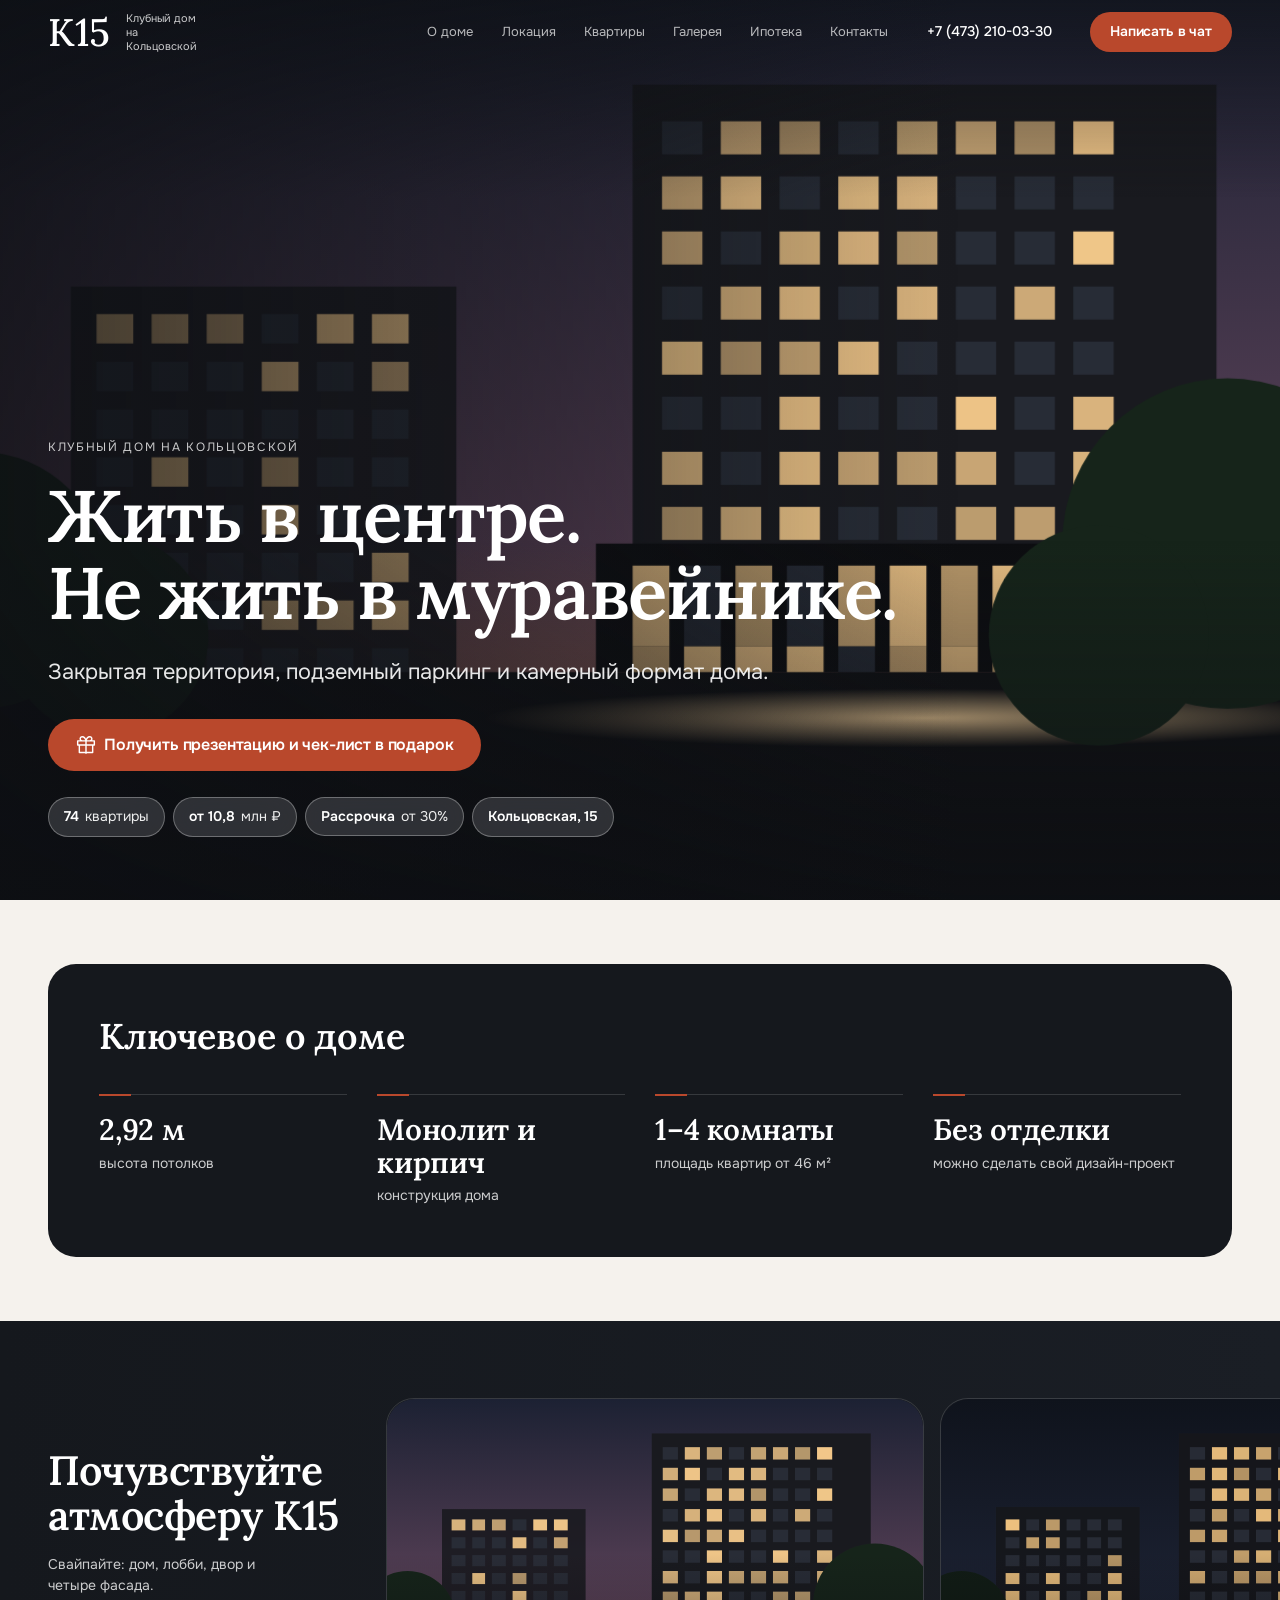
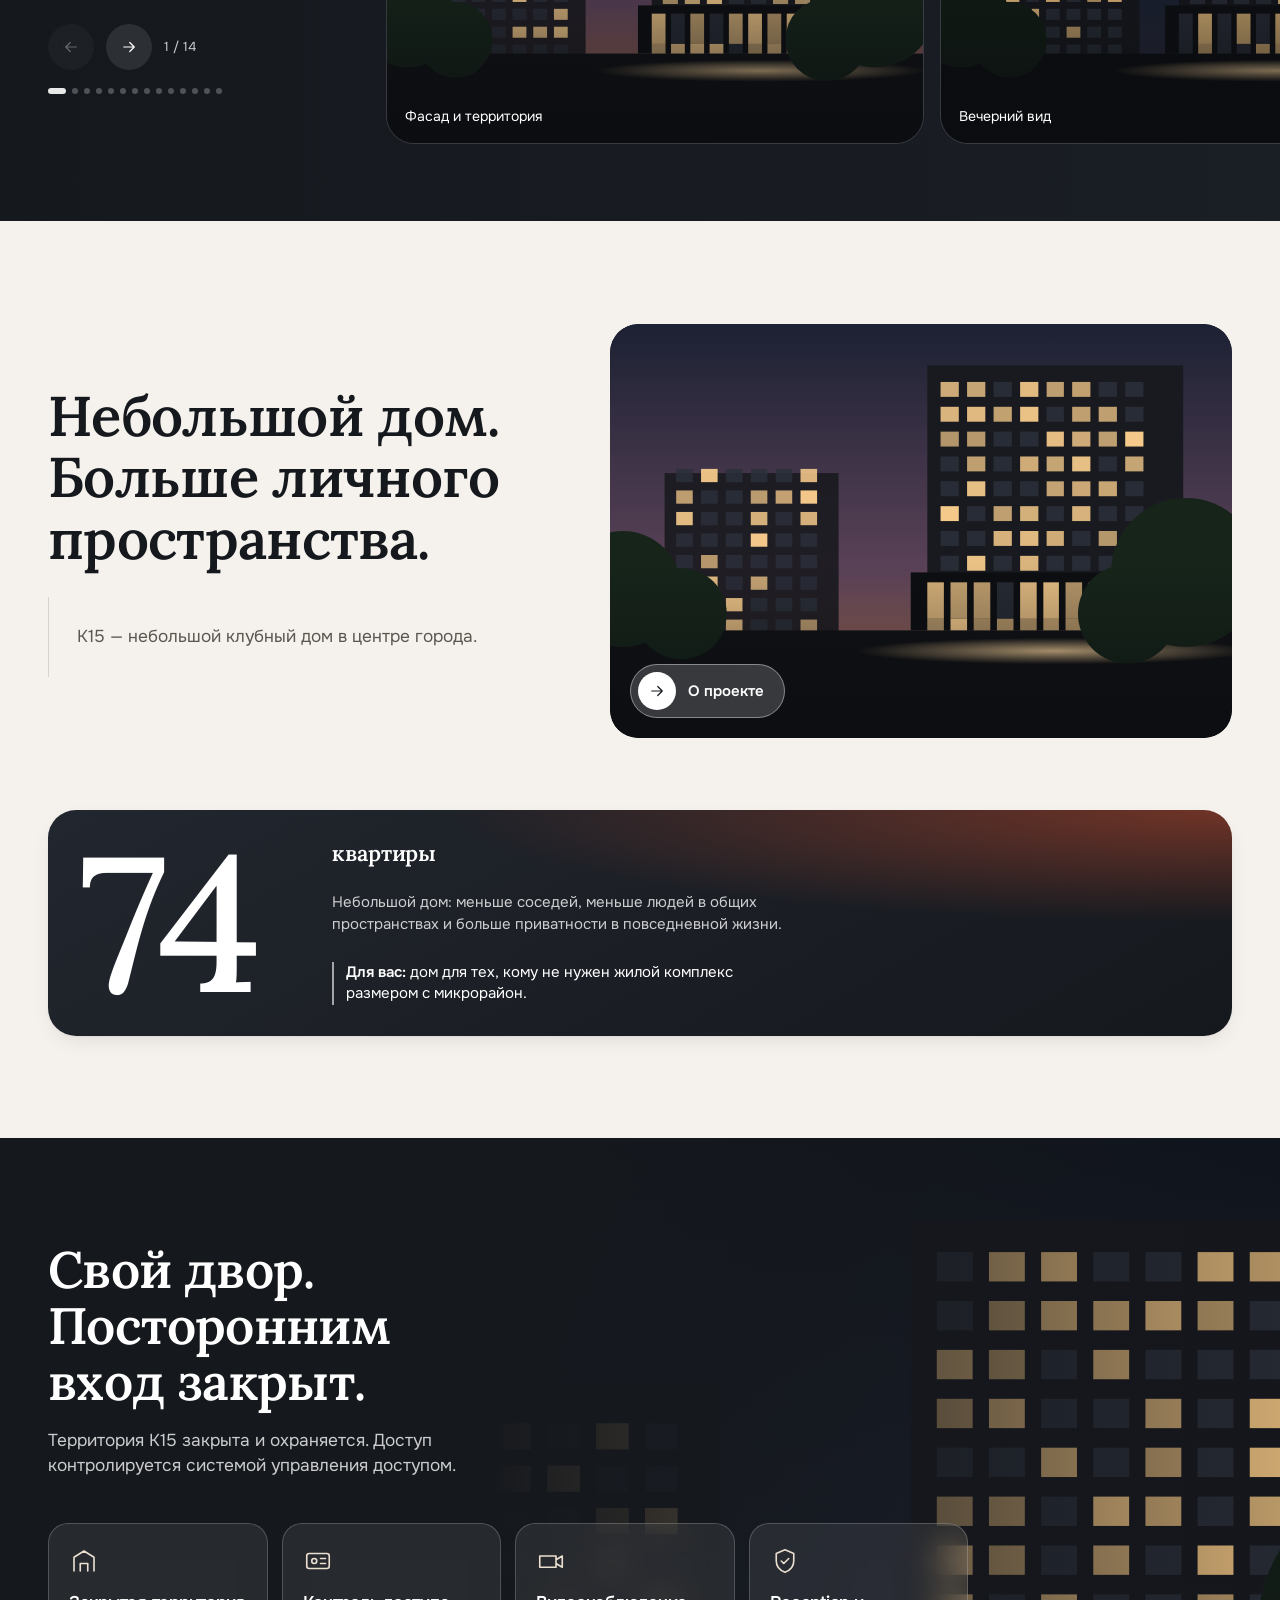
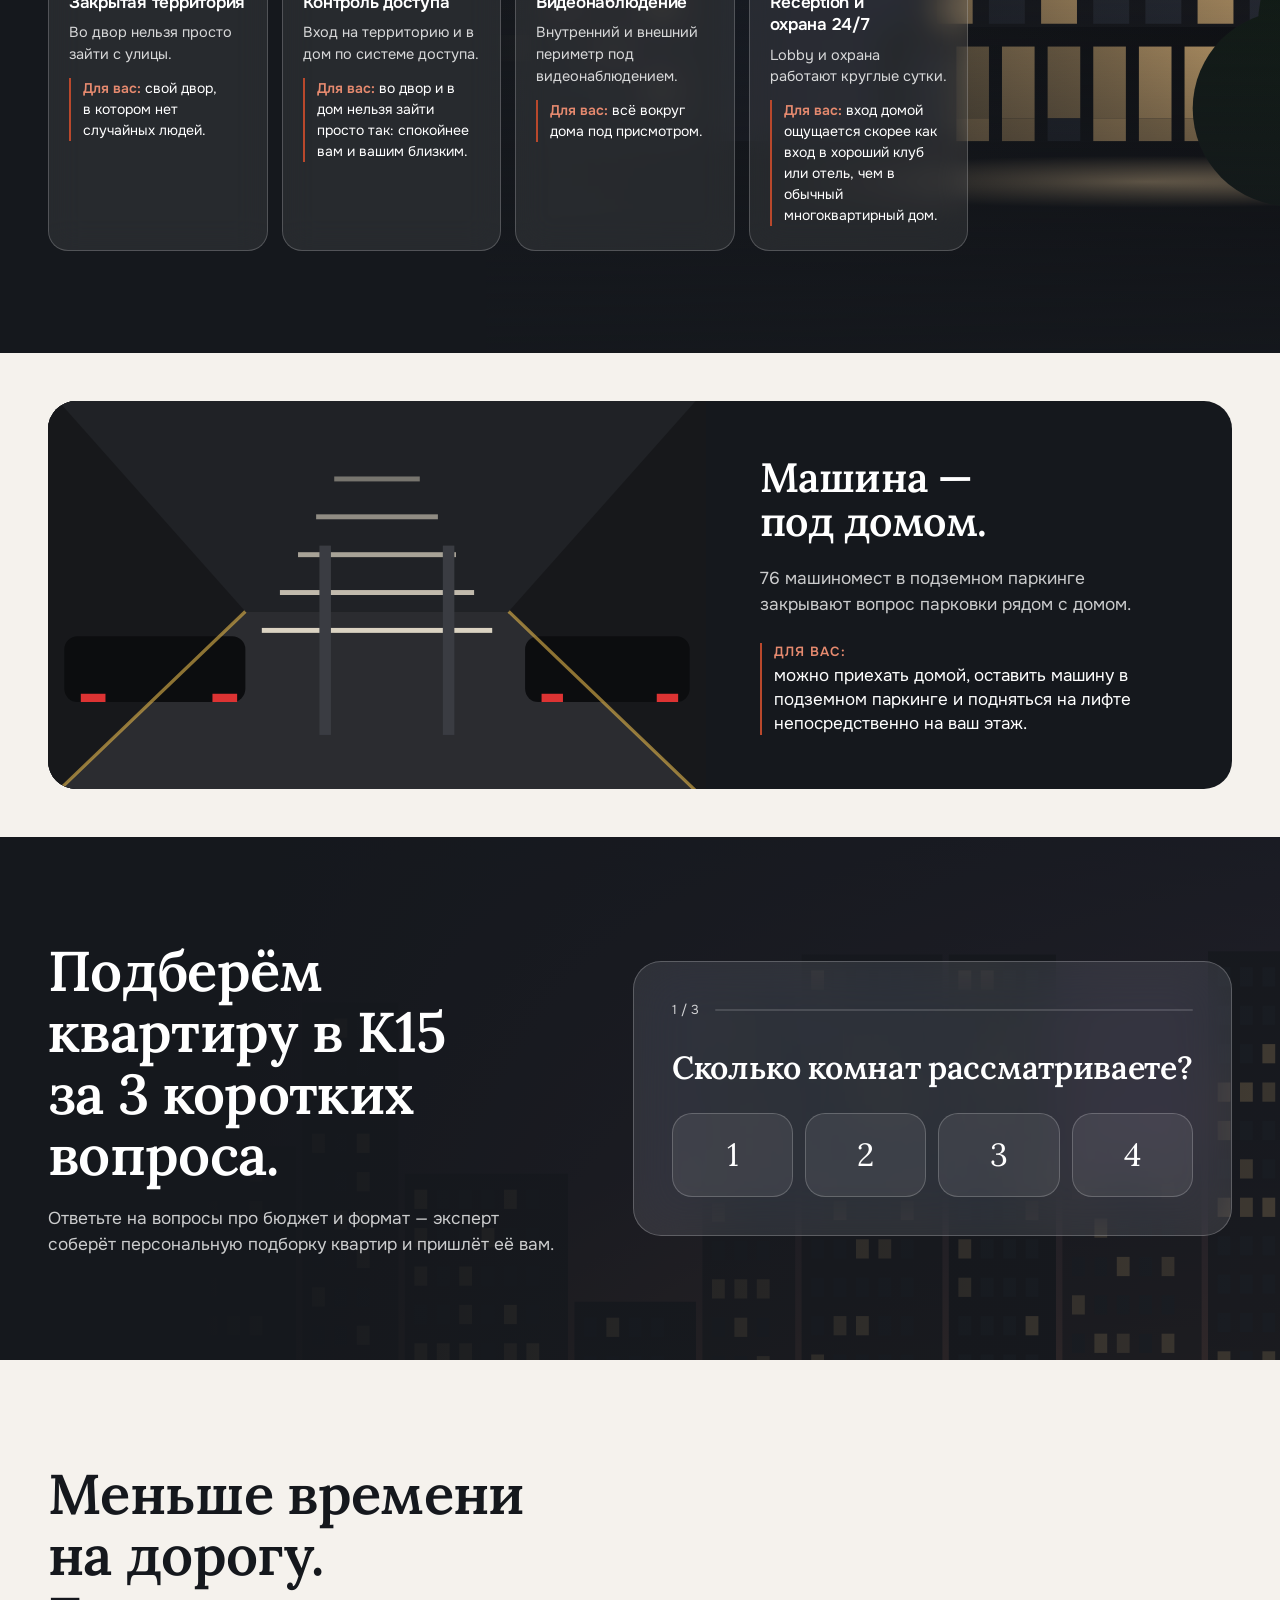
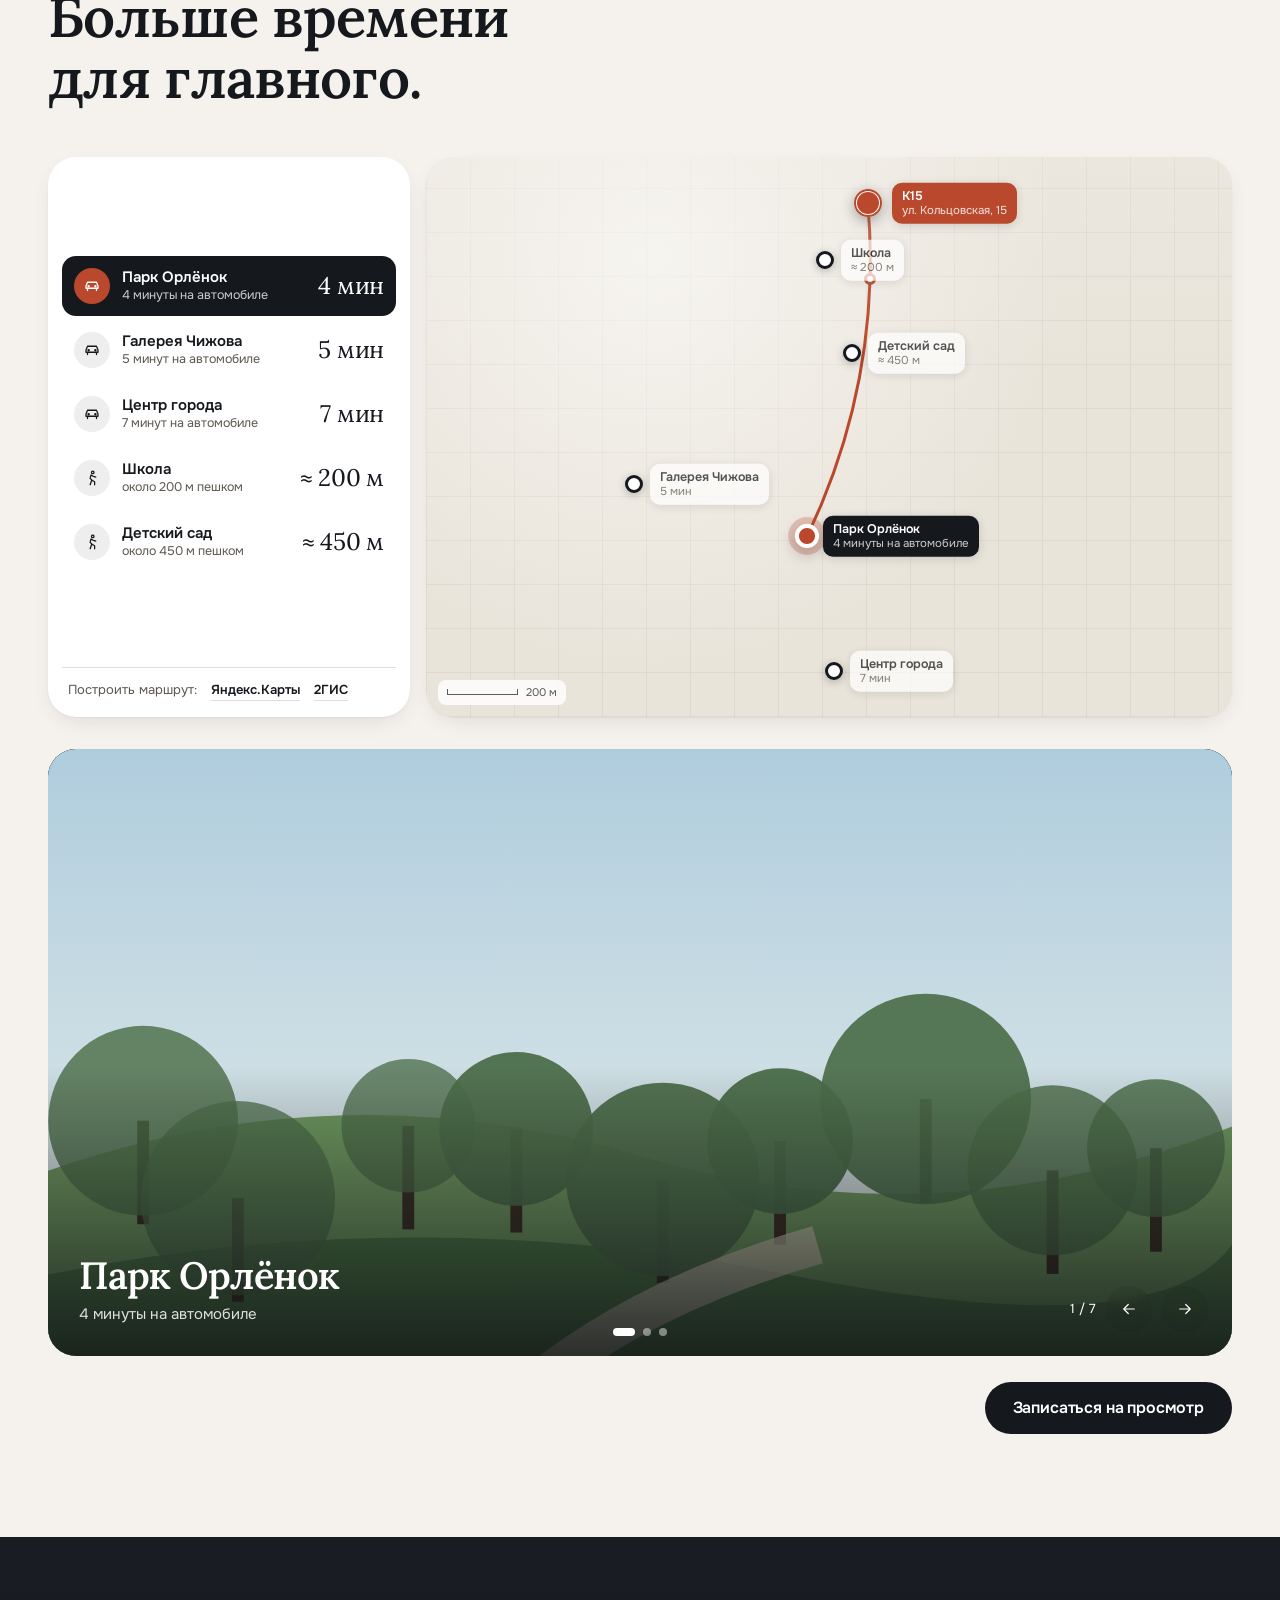
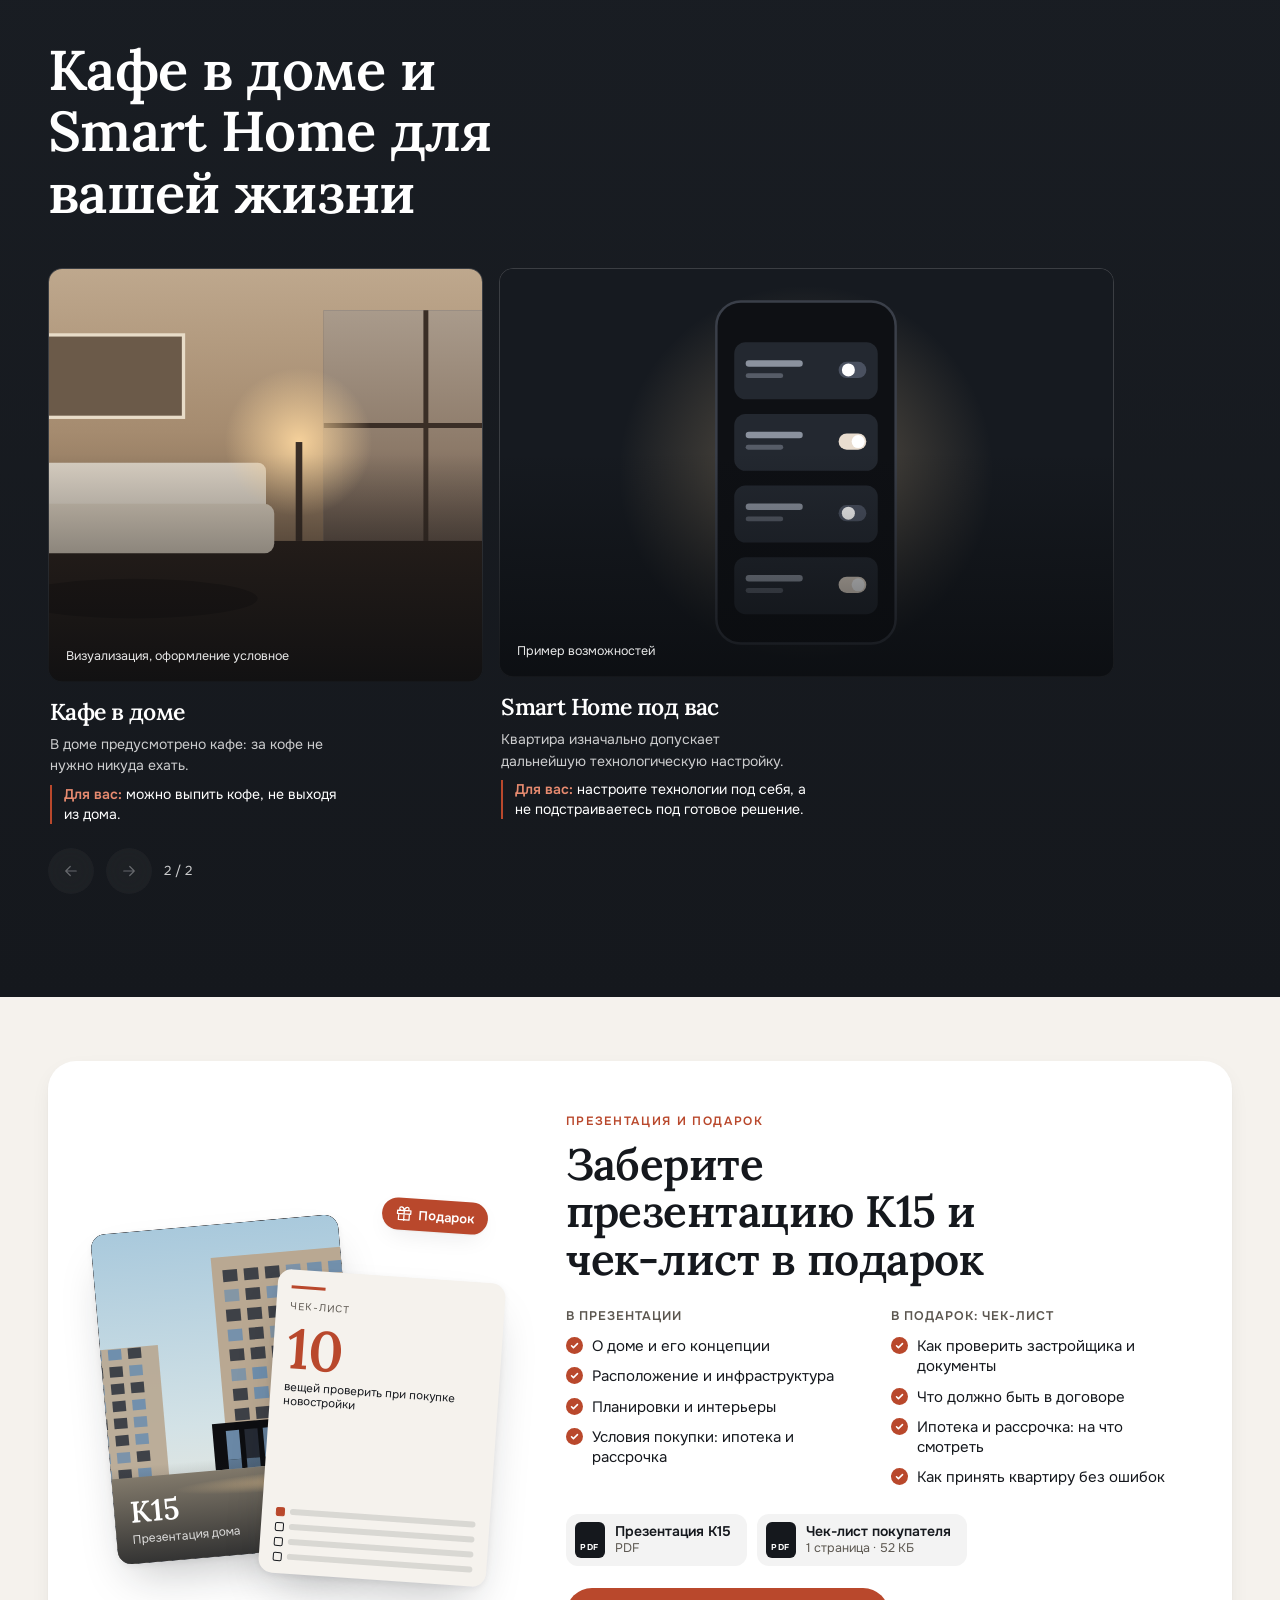
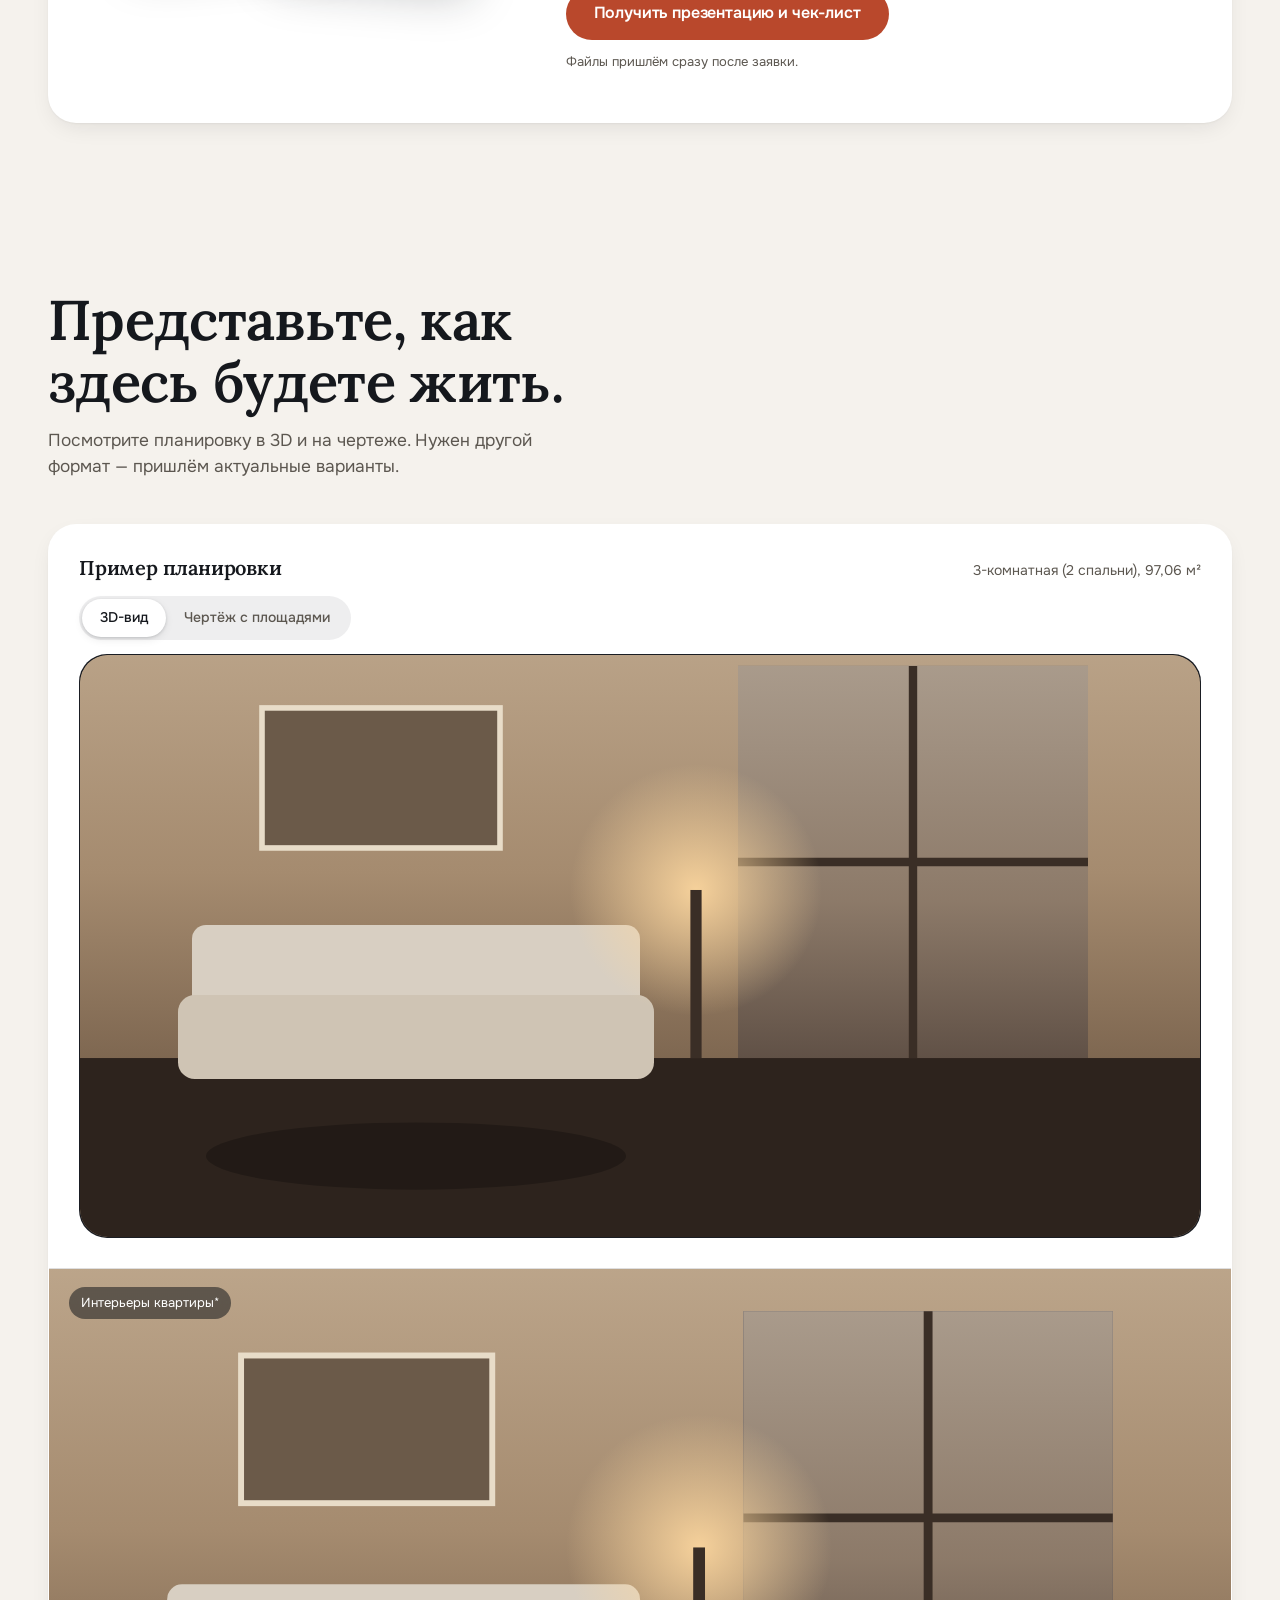
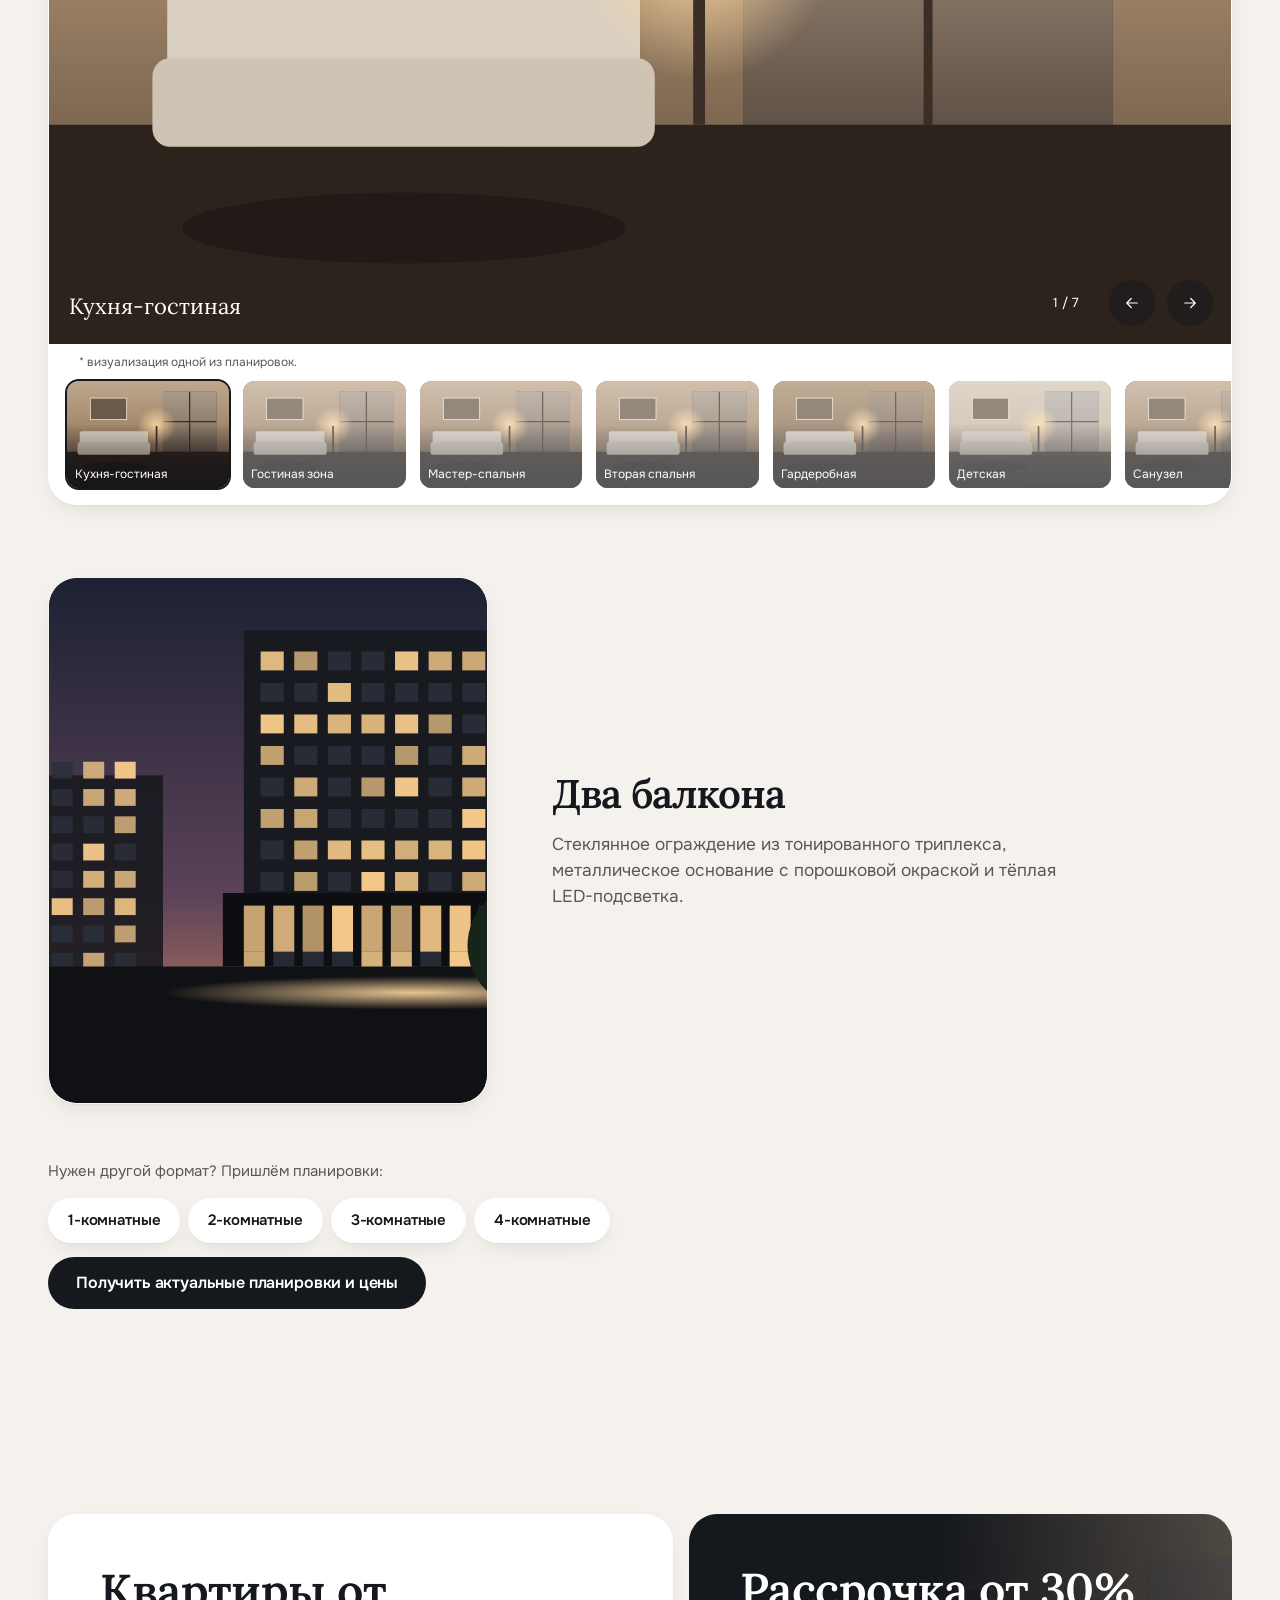
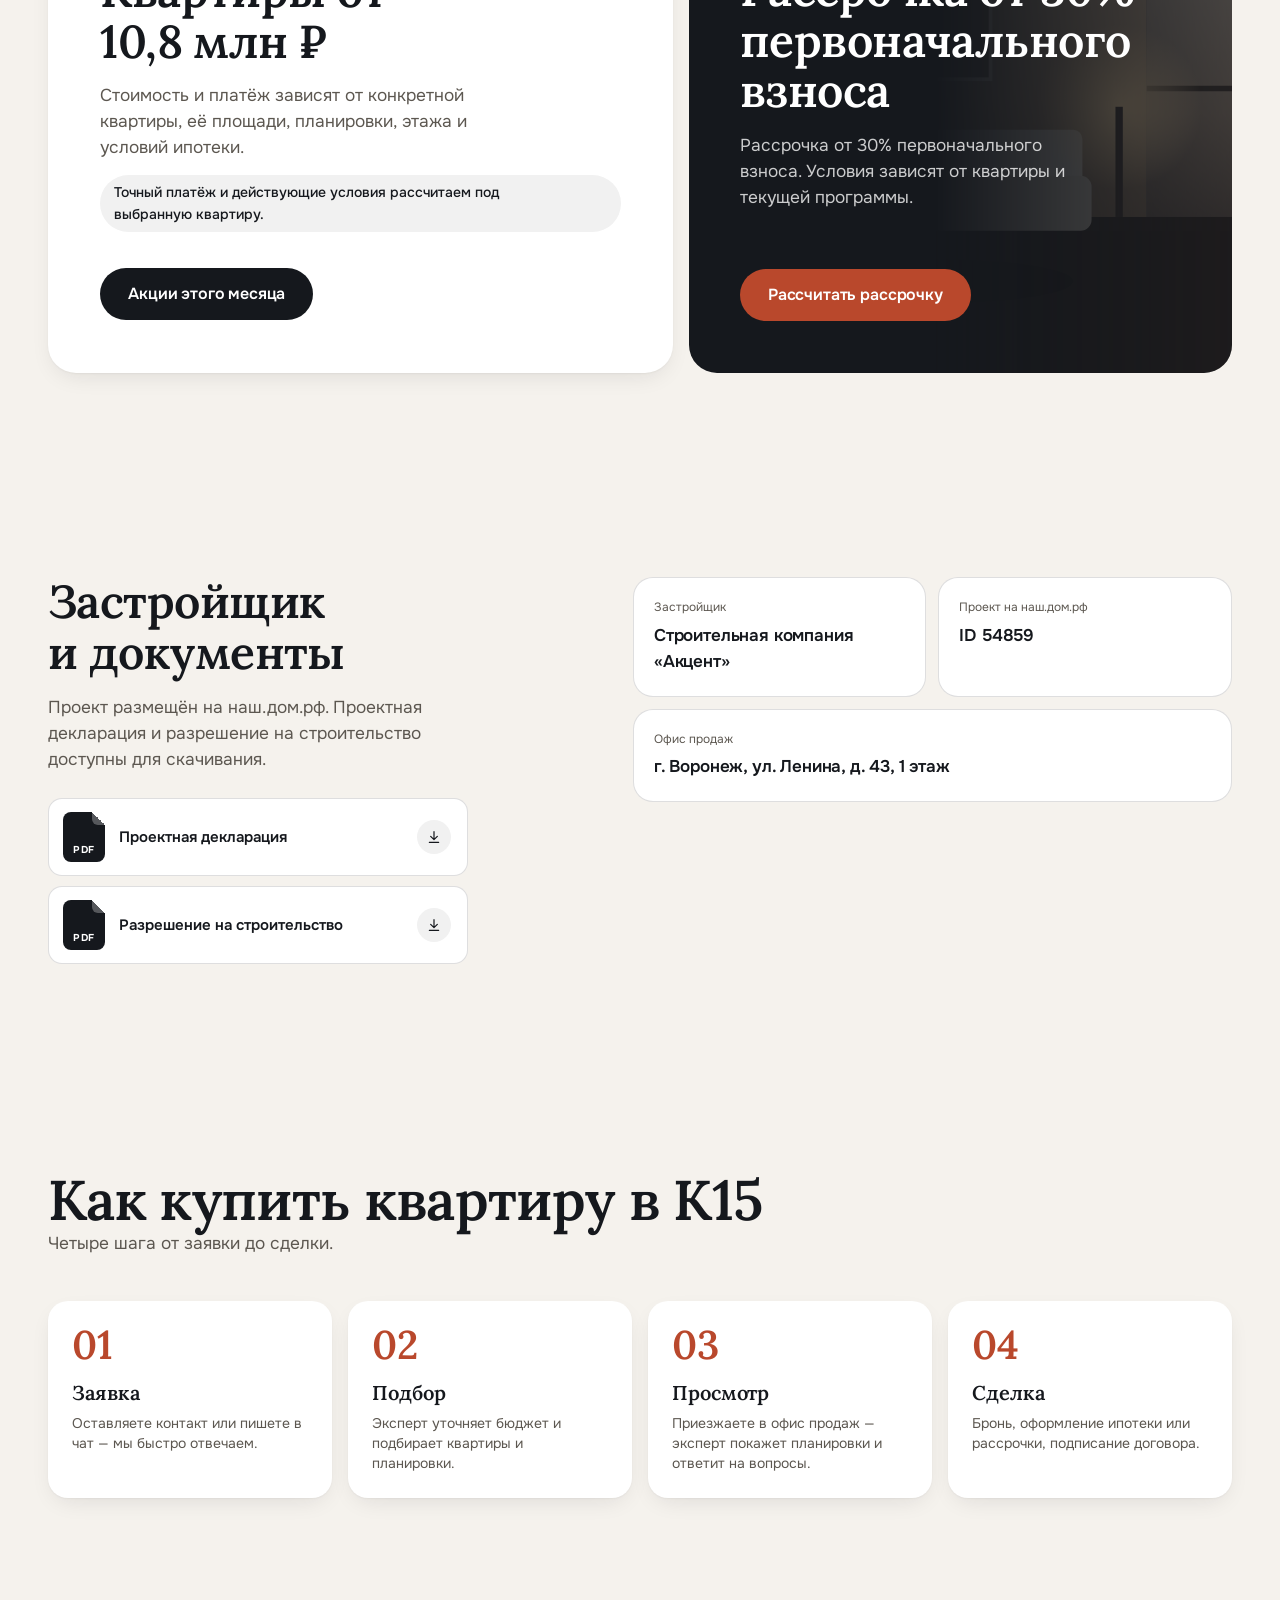
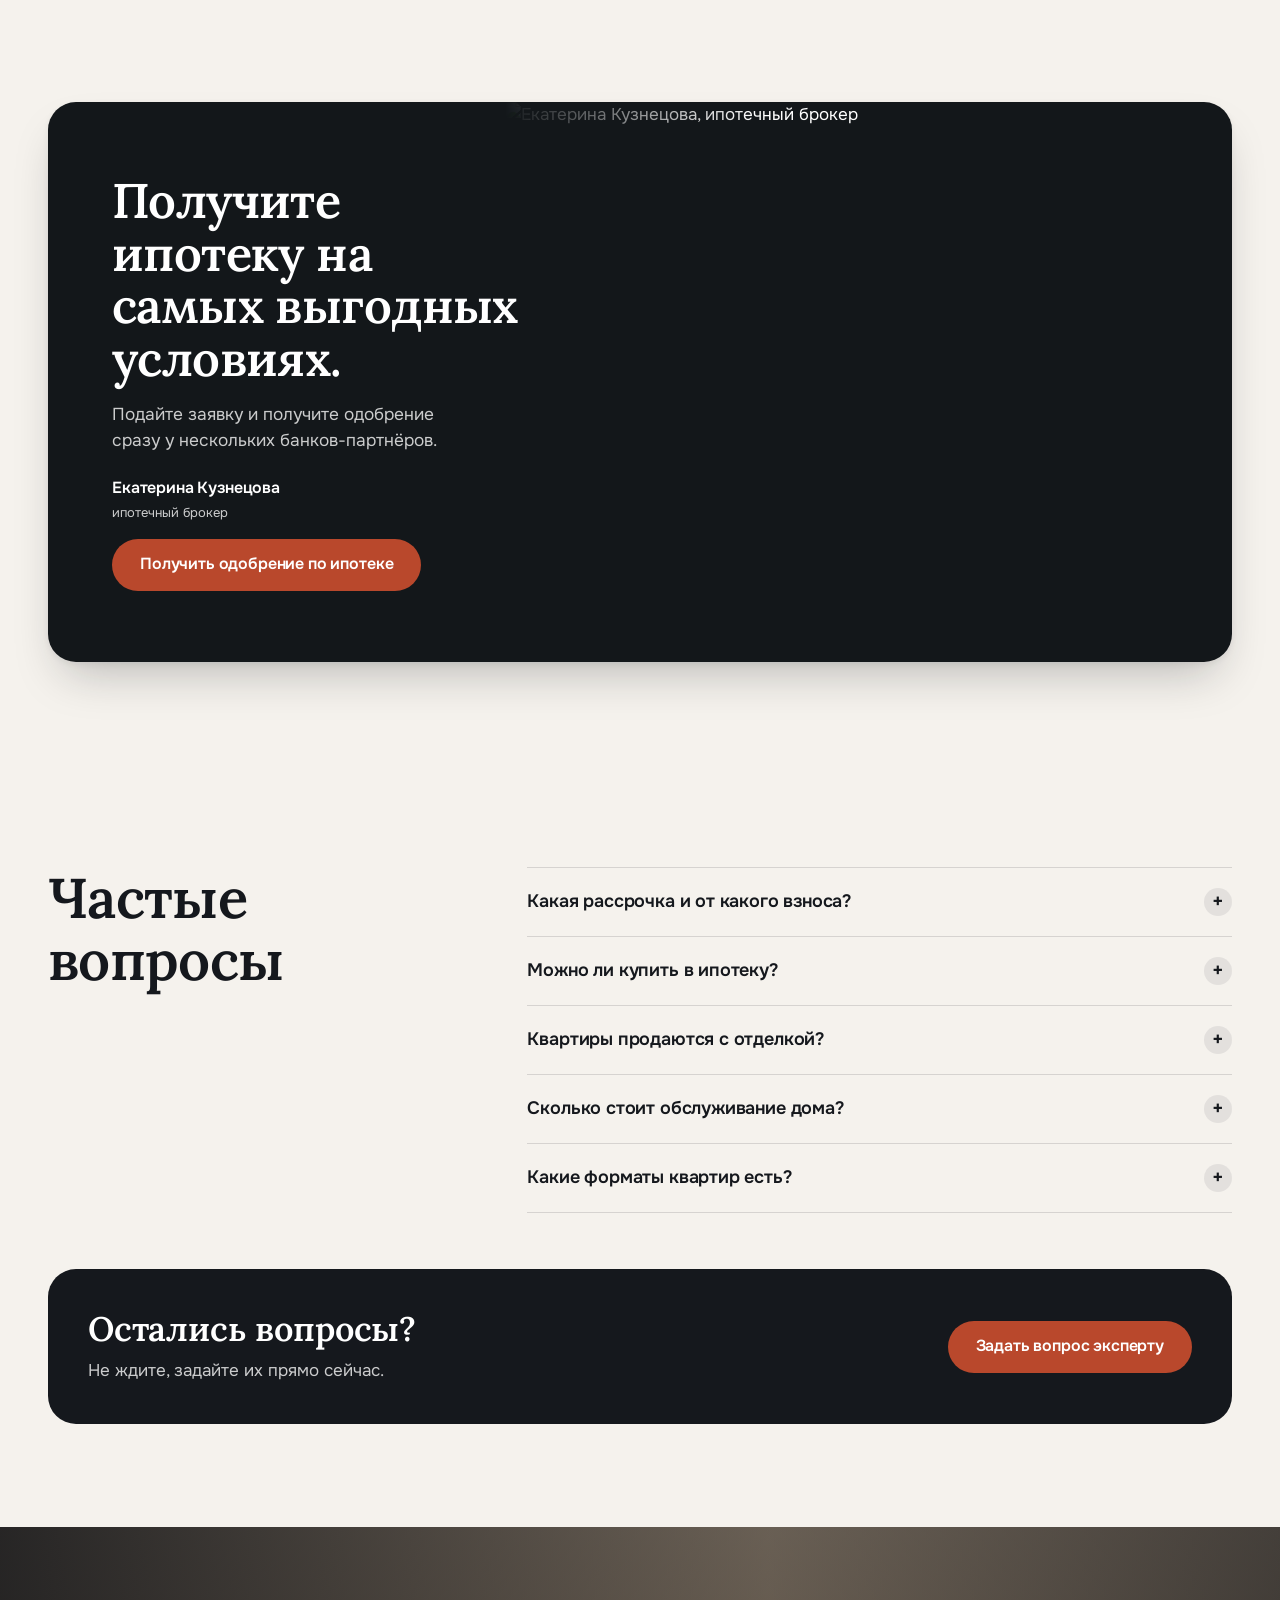
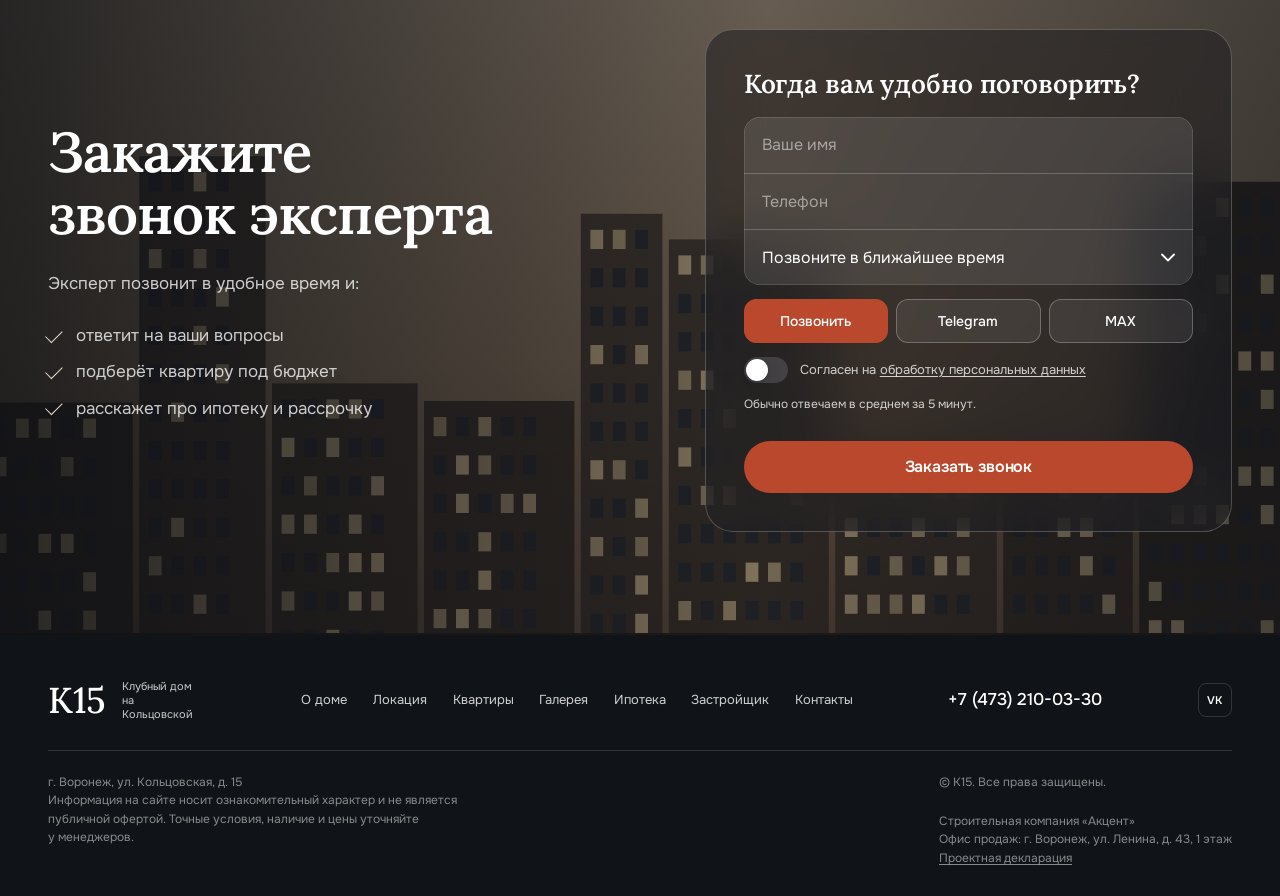
==== commit ef55ef91: "Use native label activation for K15 consent switch" ====
--- a/landing/reference/K15_landing_edited.html
+++ b/landing/reference/K15_landing_edited.html
@@ -436,7 +436,7 @@
 /* ---- Квартиры: типы, «что рядом», паркинг ---- */
 .loc h2{max-width:22ch}
 .istage{margin-top:clamp(8px,2vw,16px)}
-.ipills{display:flex;align-items:center;flex-wrap:nowrap;gap:8px;overflow-x:auto;scrollbar-width:none;padding-bottom:4px;margin-bottom:14px}
+.ipills{gap:8px;overflow-x:auto;scrollbar-width:none;padding-bottom:4px;margin-bottom:14px}
 .ipills::-webkit-scrollbar{display:none}
 .ipills button{flex:none;padding:10px 18px;border-radius:30px;font-size:14px;white-space:nowrap;transition:background .25s,color .25s,border-color .25s}
 .ipills button:hover{border-color:var(--ink)}
@@ -1936,7 +1936,7 @@
     box.innerHTML=`<div class="slot fade" data-kind="interior" data-img="${V[n].img}" data-seed="50" data-mood="warm" data-ar="1.925" style="aspect-ratio:1.925"></div>`;
     hydrate(box);
   };
-  Array.from(tabs.querySelectorAll('button[data-p]')).forEach(button=>button.addEventListener('click',()=>show(Number(button.dataset.p))));
+  tabs.onclick=e=>{ const b=e.target.closest('button'); if(b) show(+b.dataset.p); };
 })();
 
 /* =====================================================================
@@ -1995,8 +1995,7 @@
 document.addEventListener('input',e=>{ if(e.target.name==='uphone'){ e.target.value = fmtPhone(e.target.value); e.target.classList.remove('err'); } if(e.target.name==='uname') e.target.classList.remove('err'); });
 document.addEventListener('focusin',e=>{ if(e.target.name==='uphone' && !e.target.value) e.target.value='+7 ('; });
 document.addEventListener('change',e=>{ if(e.target.name==='uconsent'){ e.target.closest('.consent').classList.remove('err'); const er = e.target.form && $('.ferr',e.target.form); if(er) er.textContent=''; } });
-// Явное переключение визуального тумблера: надёжно в WebKit, без прозрачного overlay над формой.
-document.addEventListener('click',e=>{ const swt=e.target.closest('.consent .swt'); if(!swt) return; e.preventDefault(); const input=swt.previousElementSibling; if(input && input.name==='uconsent'){ input.checked=!input.checked; input.dispatchEvent(new Event('change',{bubbles:true})); } });
+// Переключение согласия выполняет нативная активация label: без вложенного программного input.click().
 
 /* ---- Режим разработки: file://, localhost или ?demo=1 ---- */
 const DEV = location.protocol==='file:' || /^(localhost|127\.0\.0\.1)$/.test(location.hostname) || /[?&]demo=1/.test(location.search);
@@ -2204,7 +2203,7 @@
 
 const burger = $('#burger');
 burger.onclick = ()=>{ const o = document.body.classList.toggle('menu-open'); burger.setAttribute('aria-expanded',o); $('#mnav').setAttribute('aria-hidden',!o); };
-$$('#mnav a.l').forEach(a=>a.addEventListener('click',()=>{ document.body.classList.remove('menu-open'); burger.setAttribute('aria-expanded',false); $('#mnav').setAttribute('aria-hidden',true); }));
+$$('#mnav a.l').forEach(a=>a.addEventListener('click',()=>{ document.body.classList.remove('menu-open'); burger.setAttribute('aria-expanded',false); }));
 
 /* =====================================================================
    v9: заглушки, факты в hero, листы-sheets, счётчики
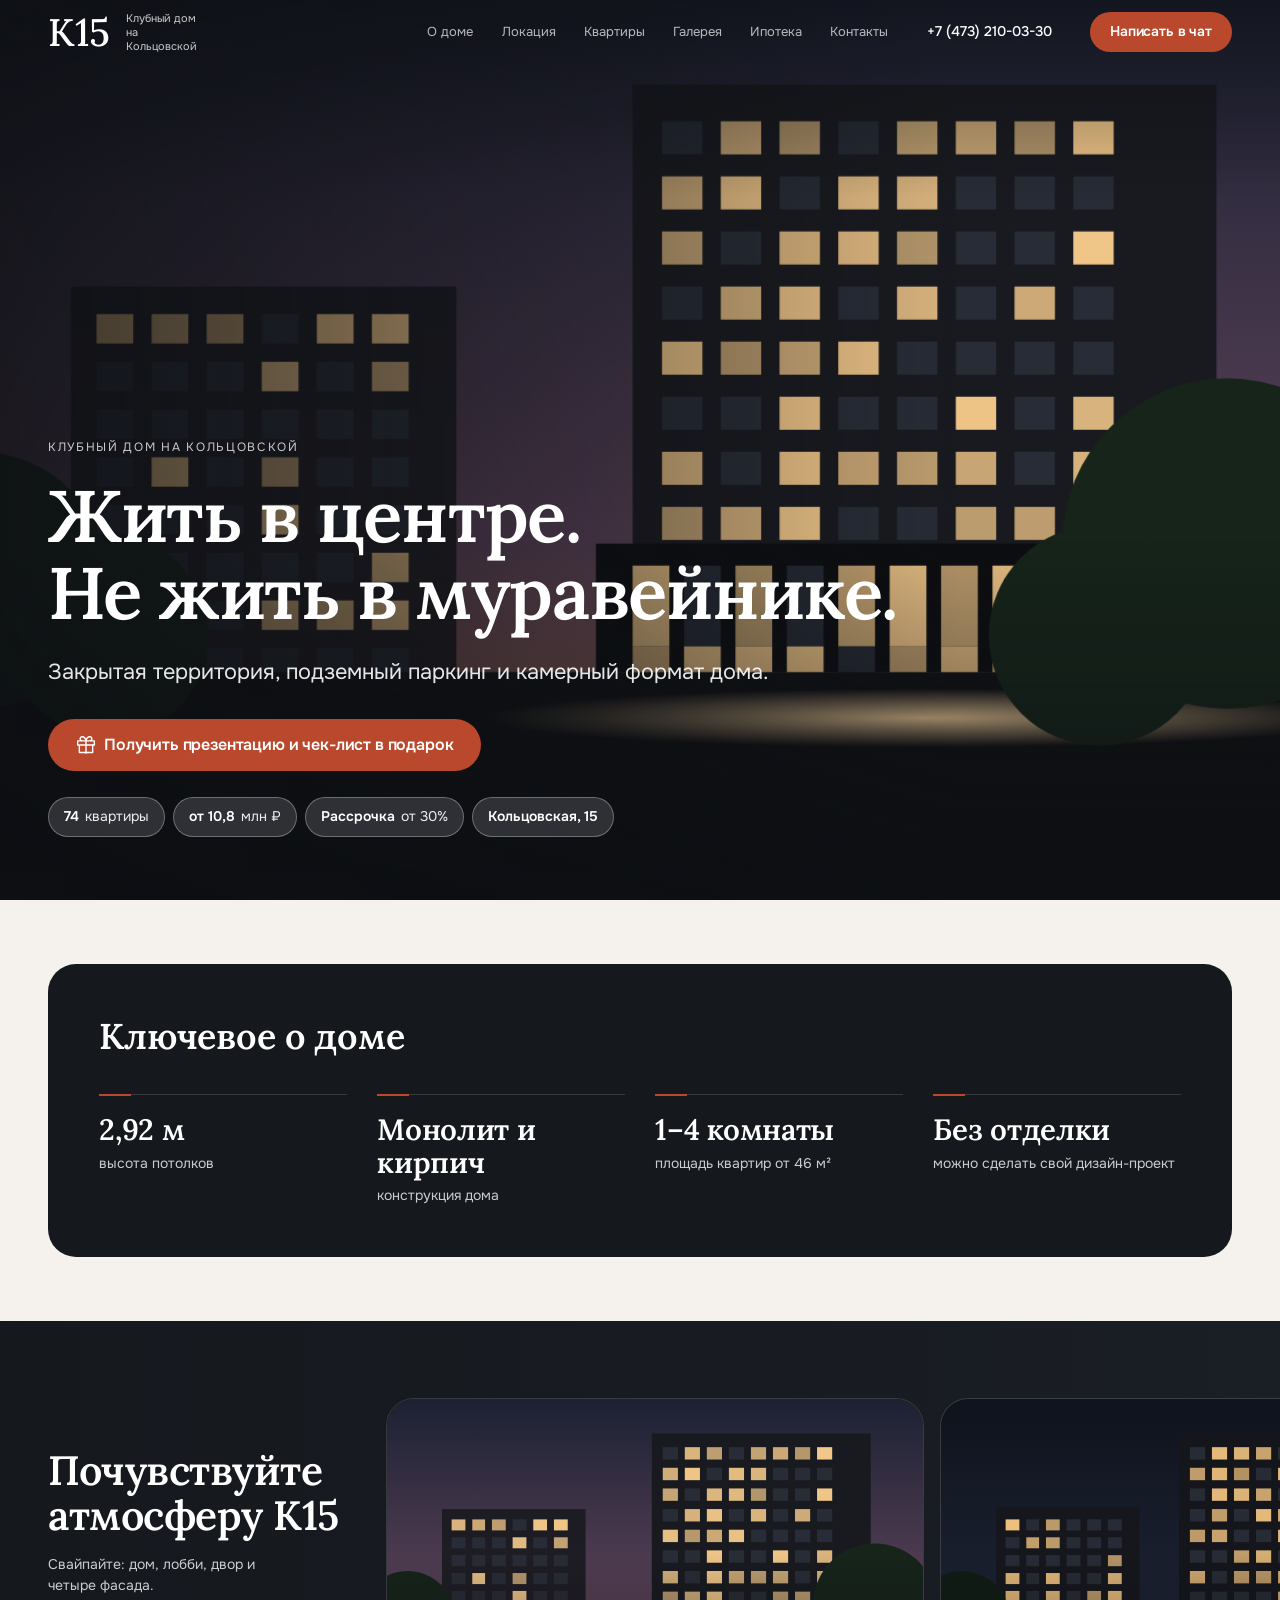
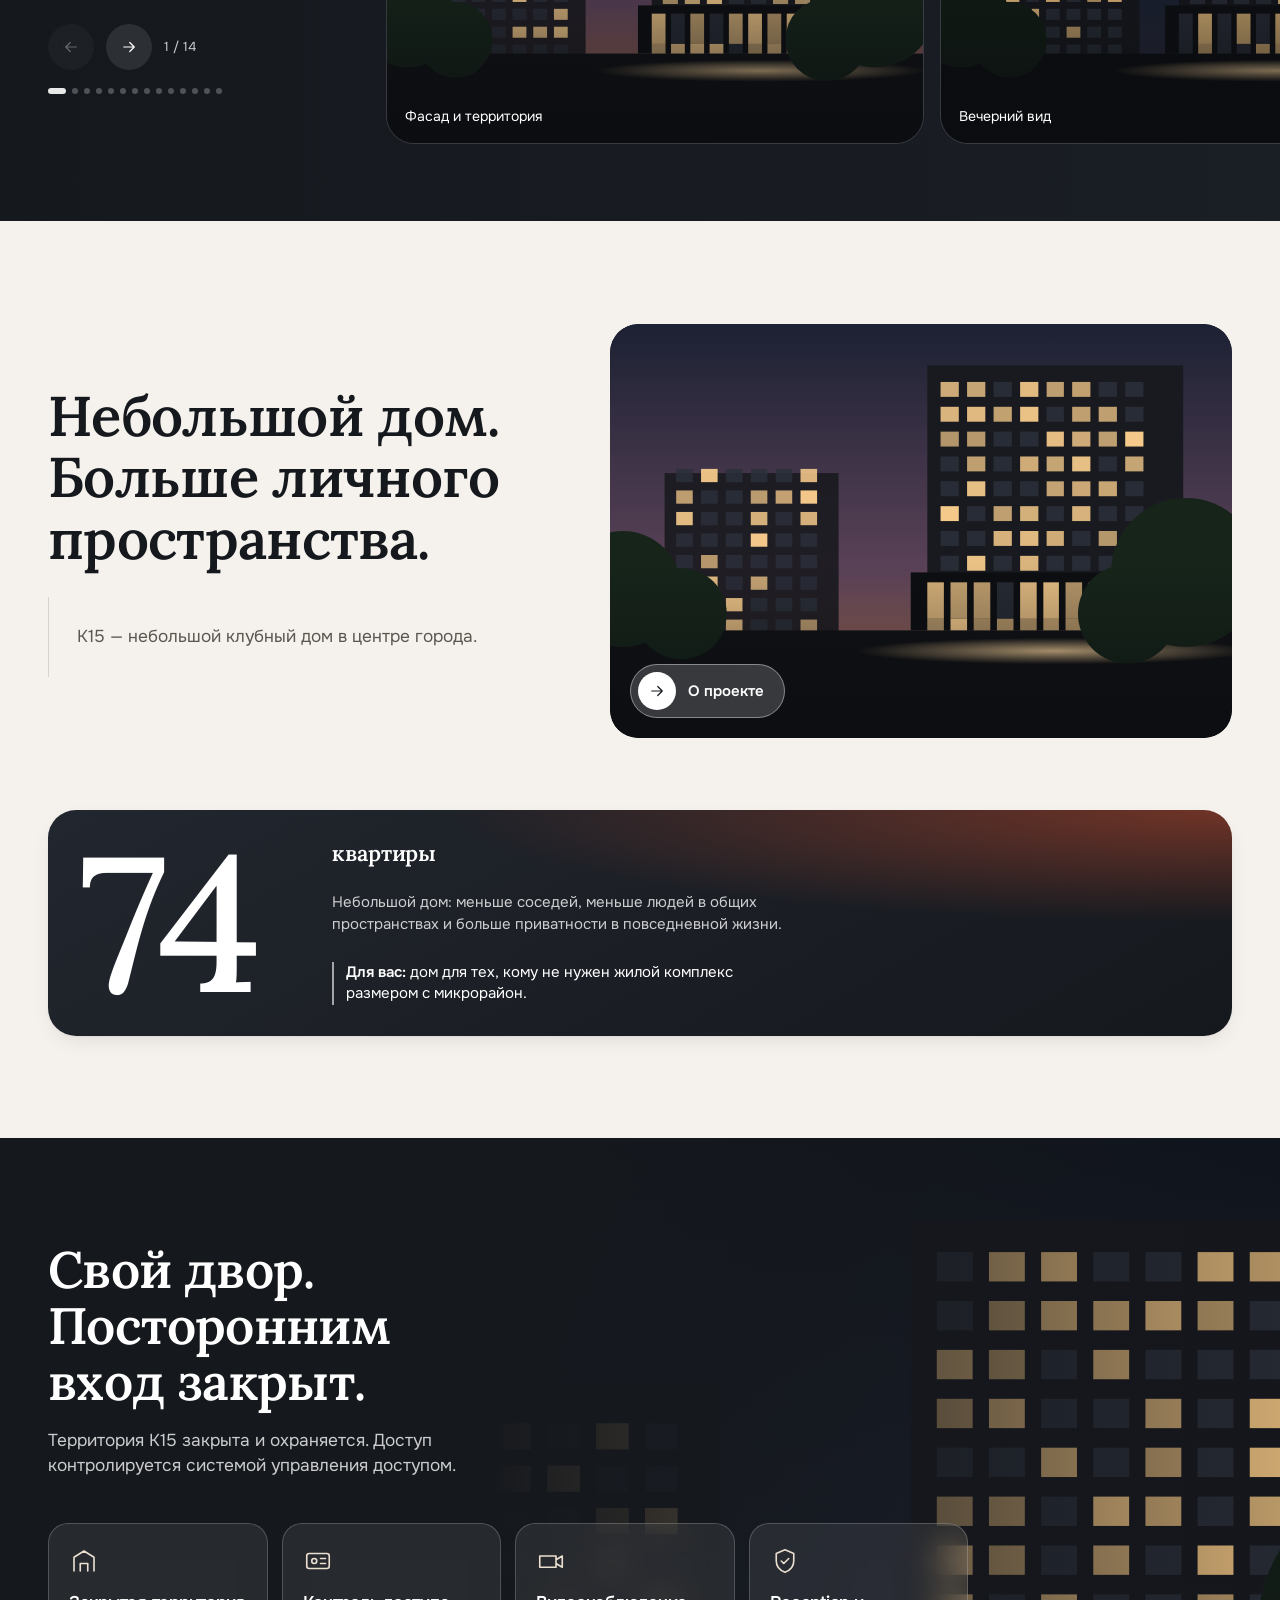
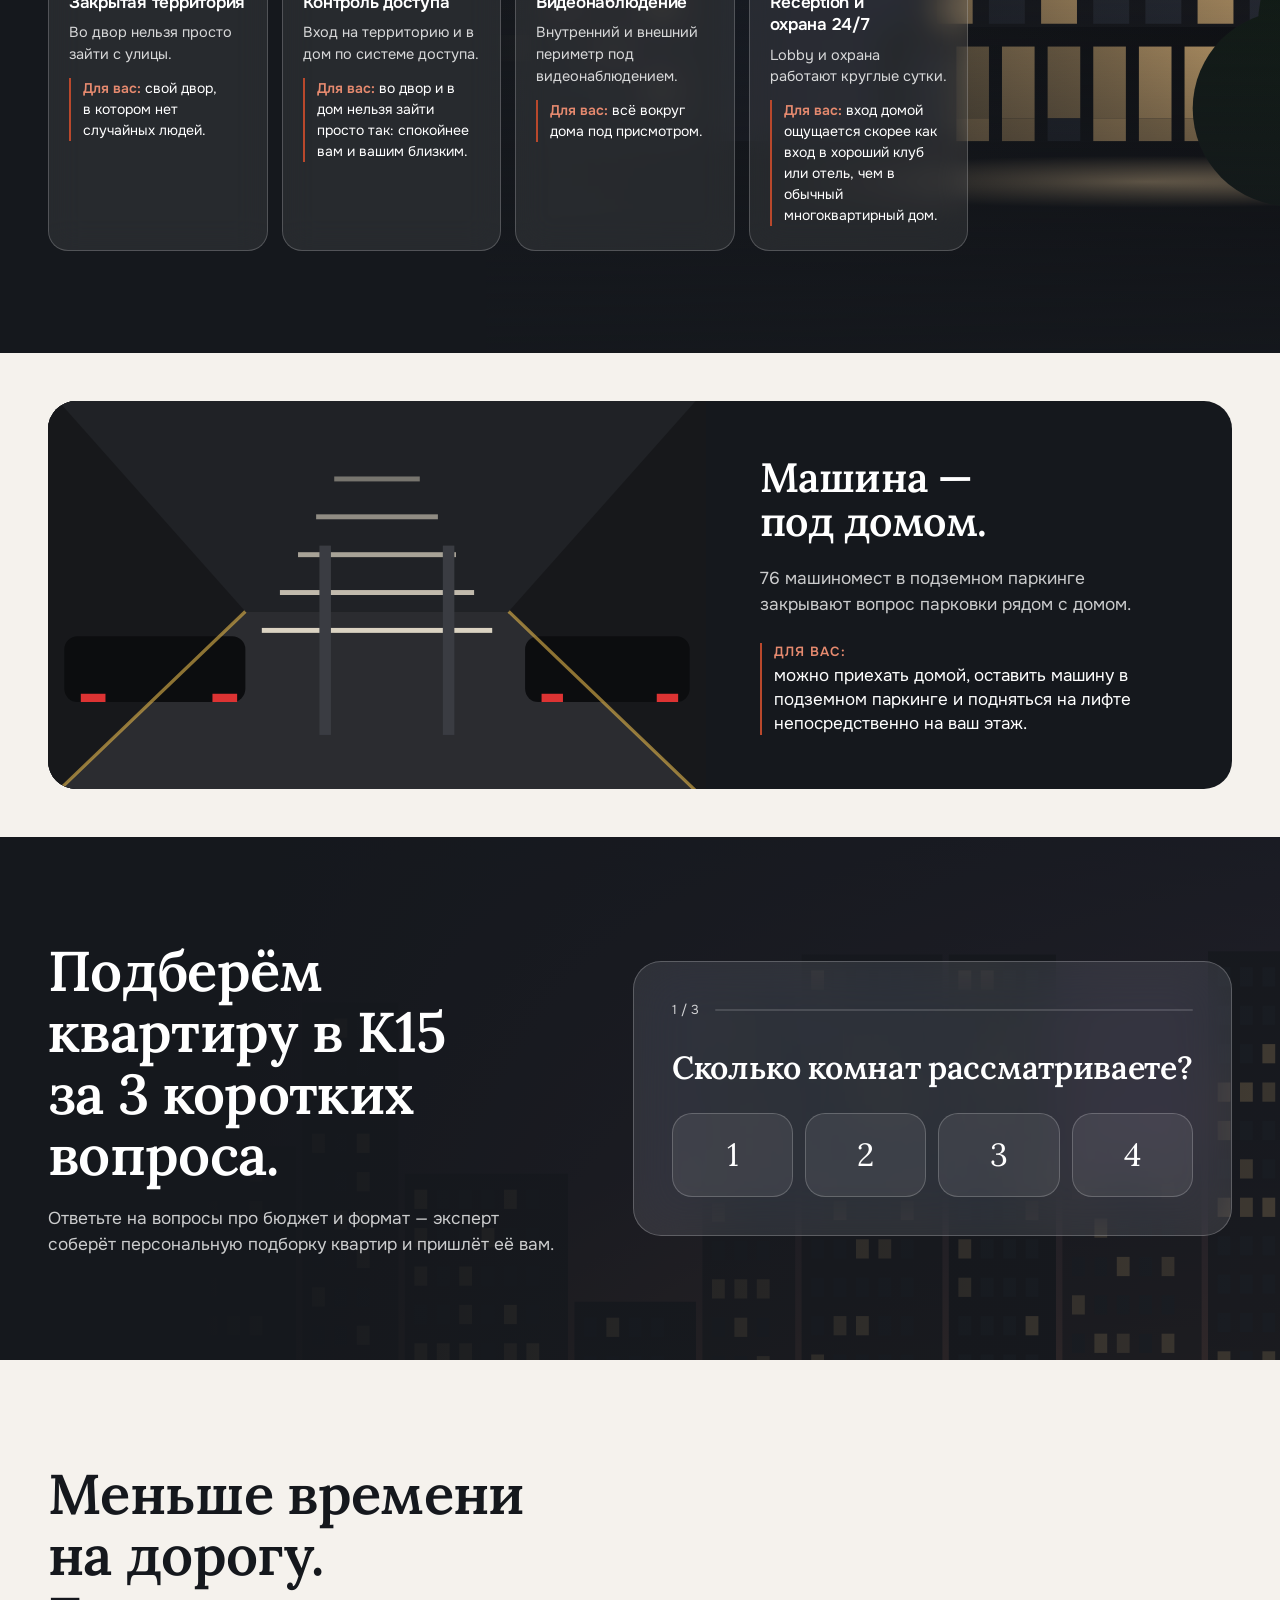
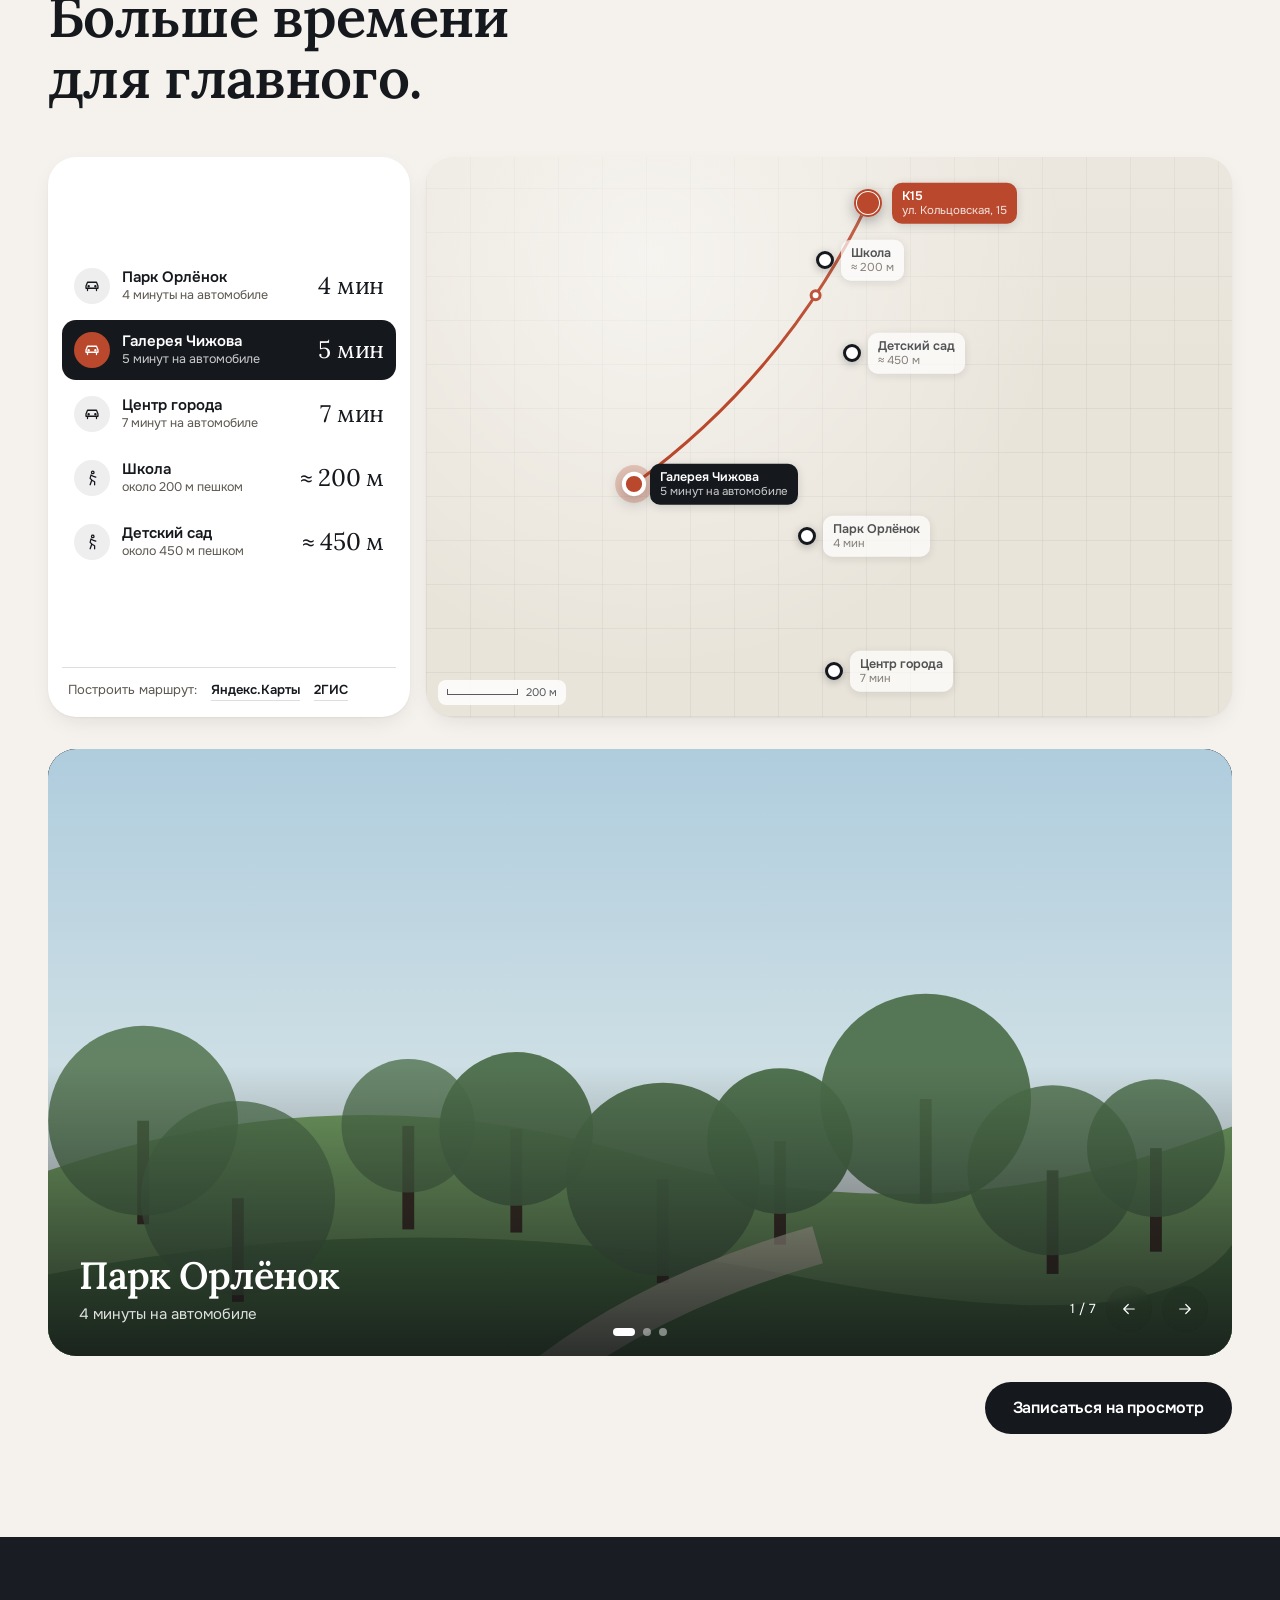
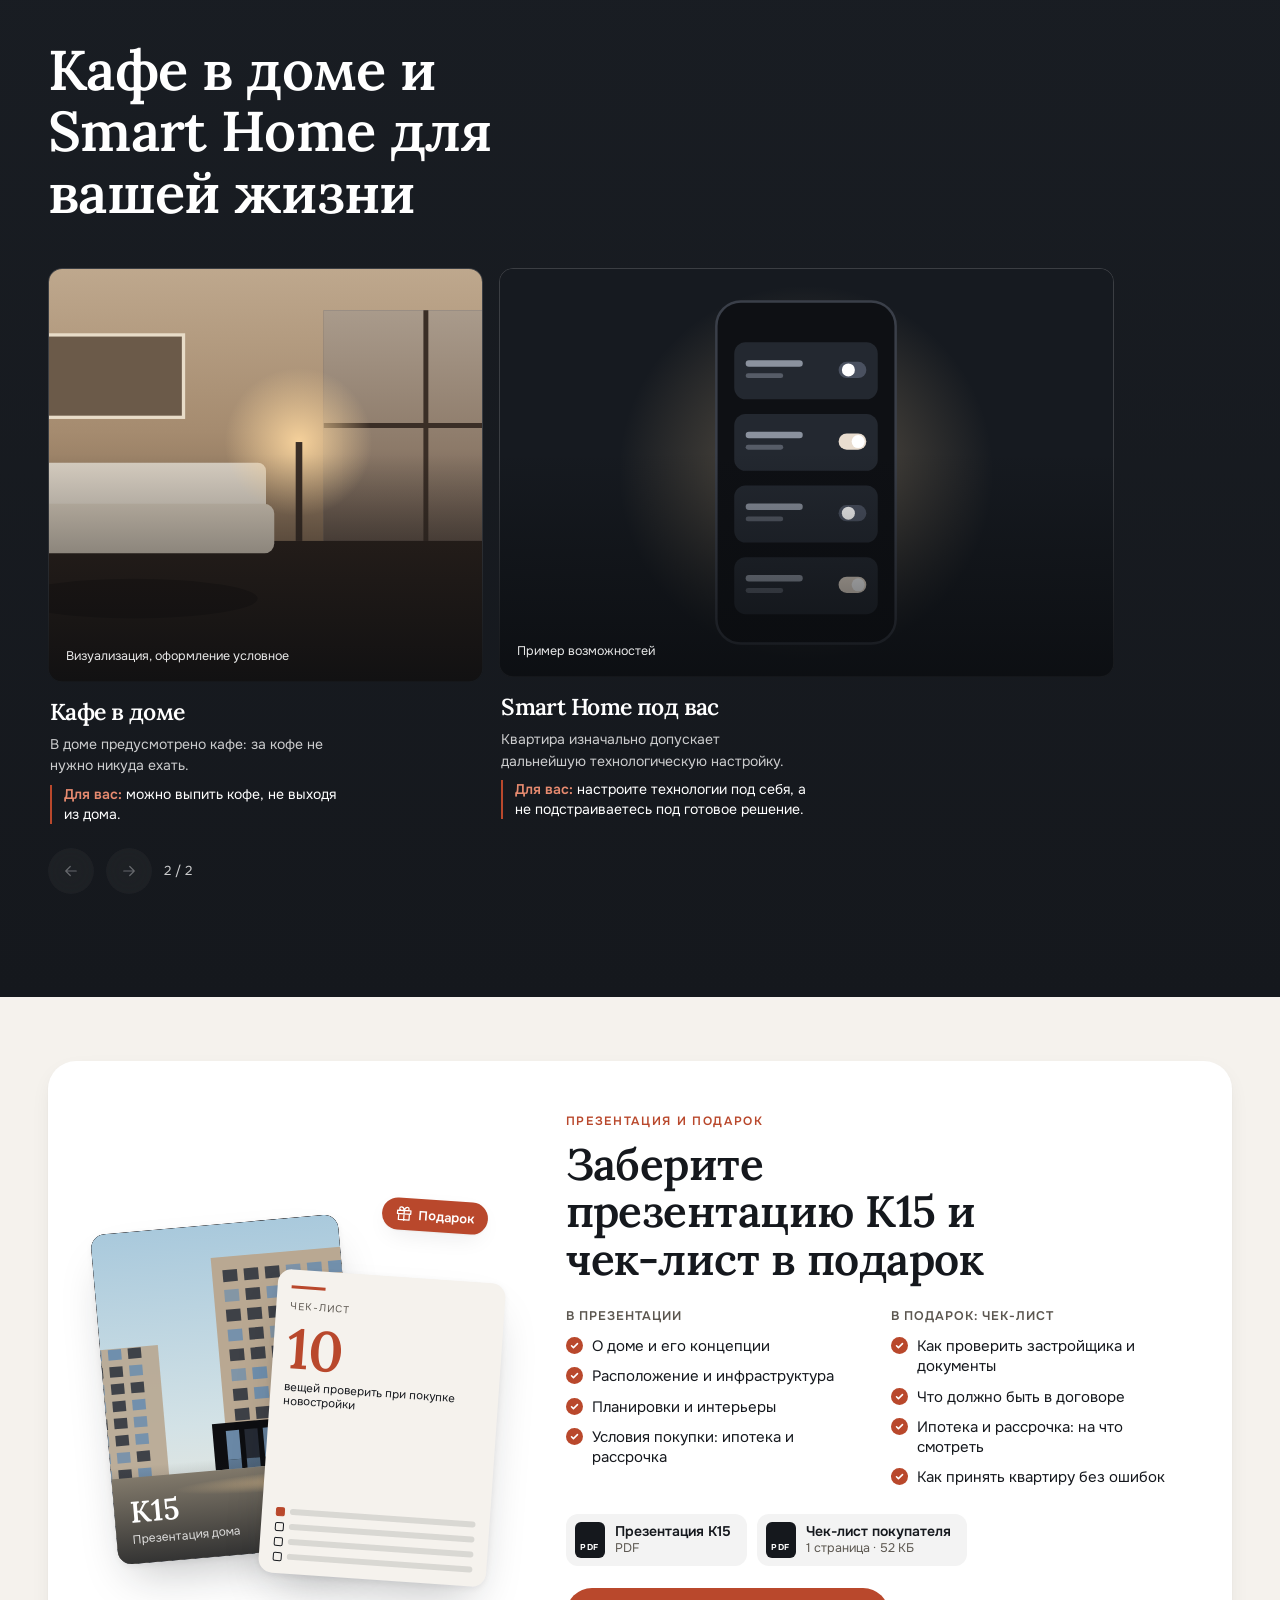
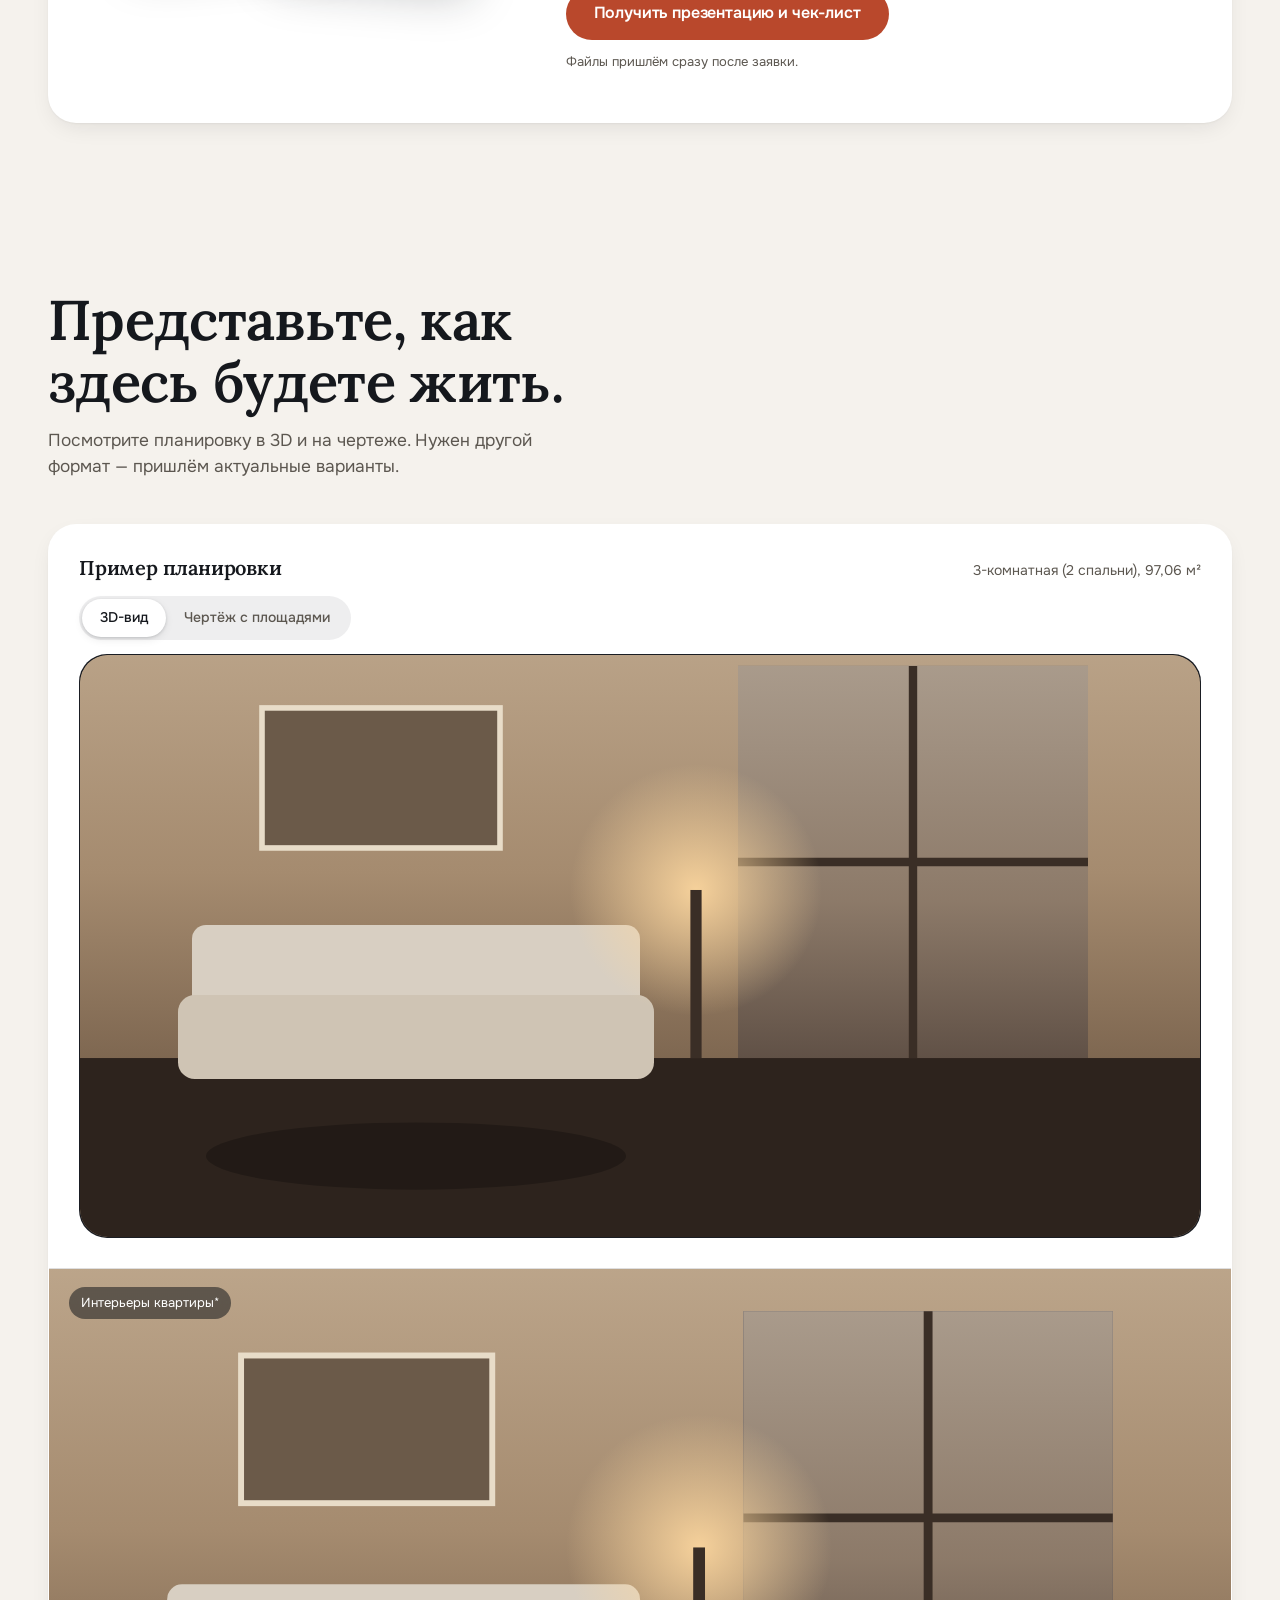
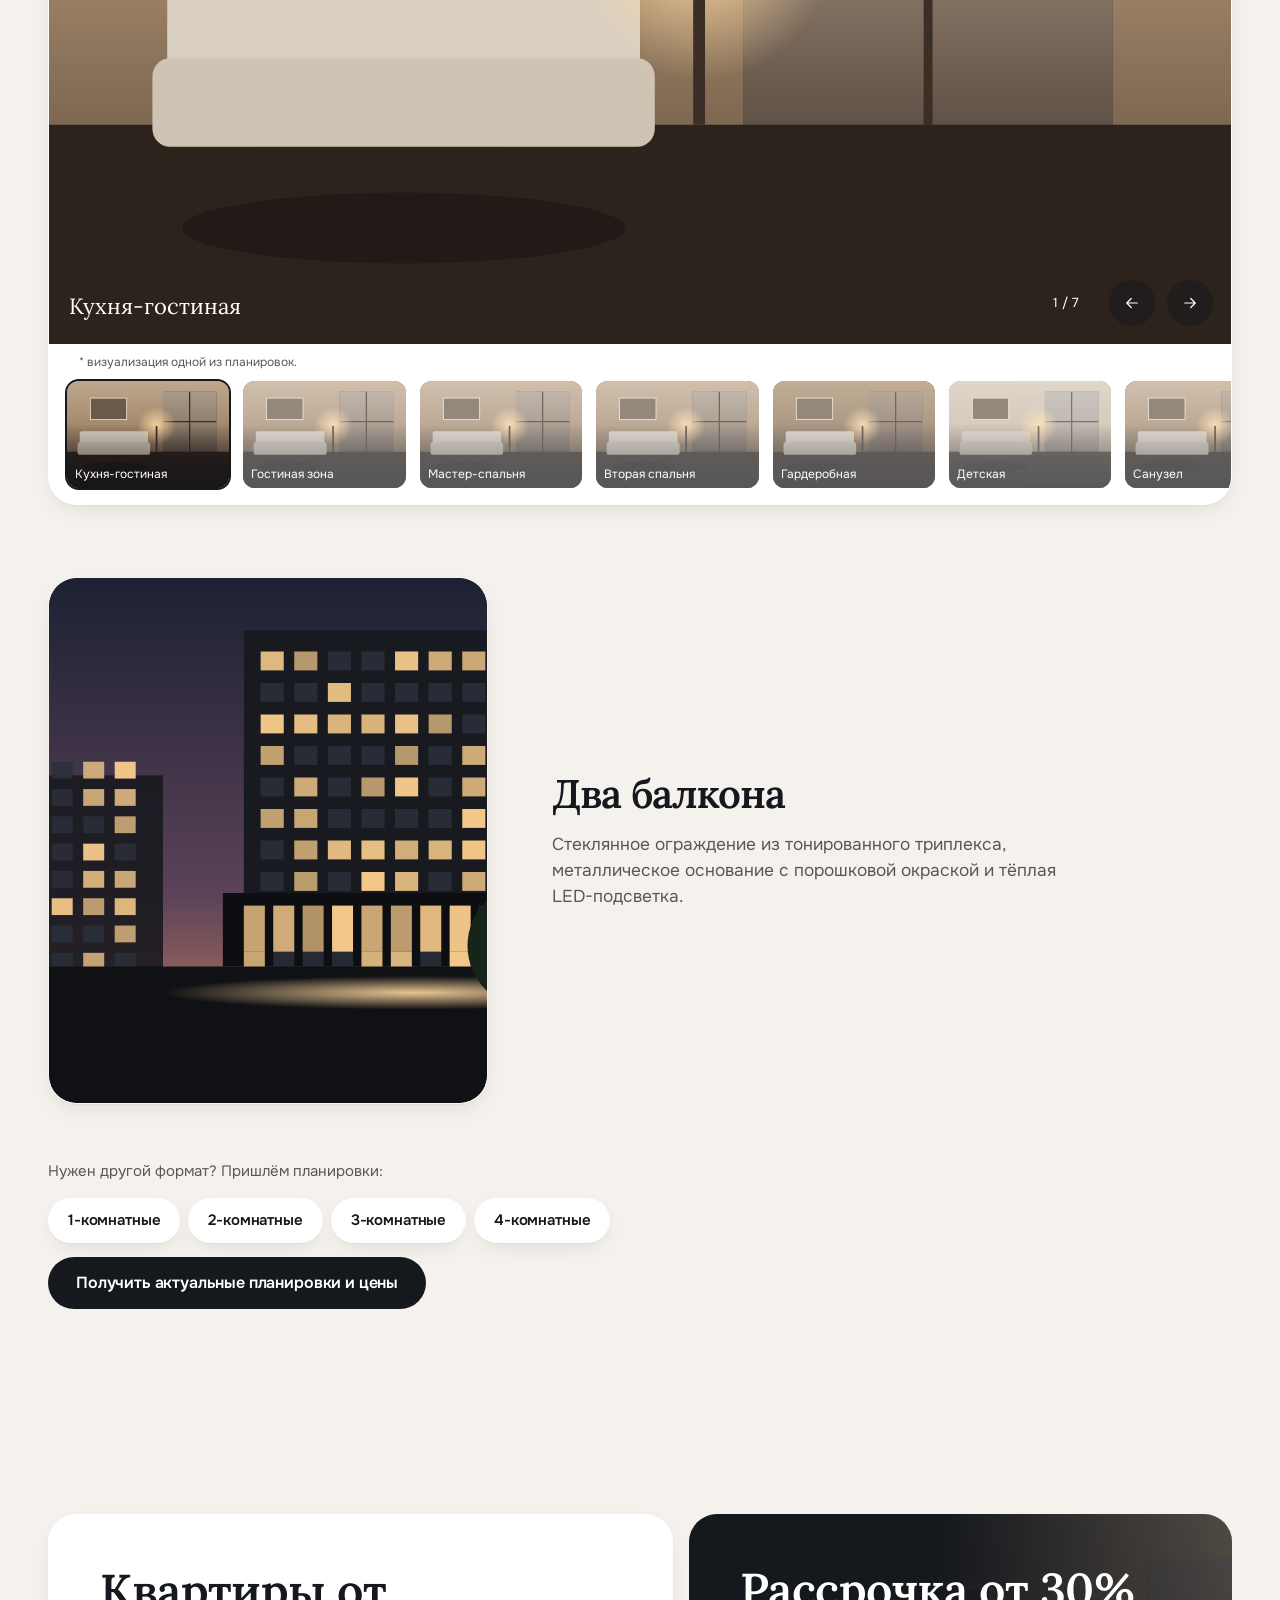
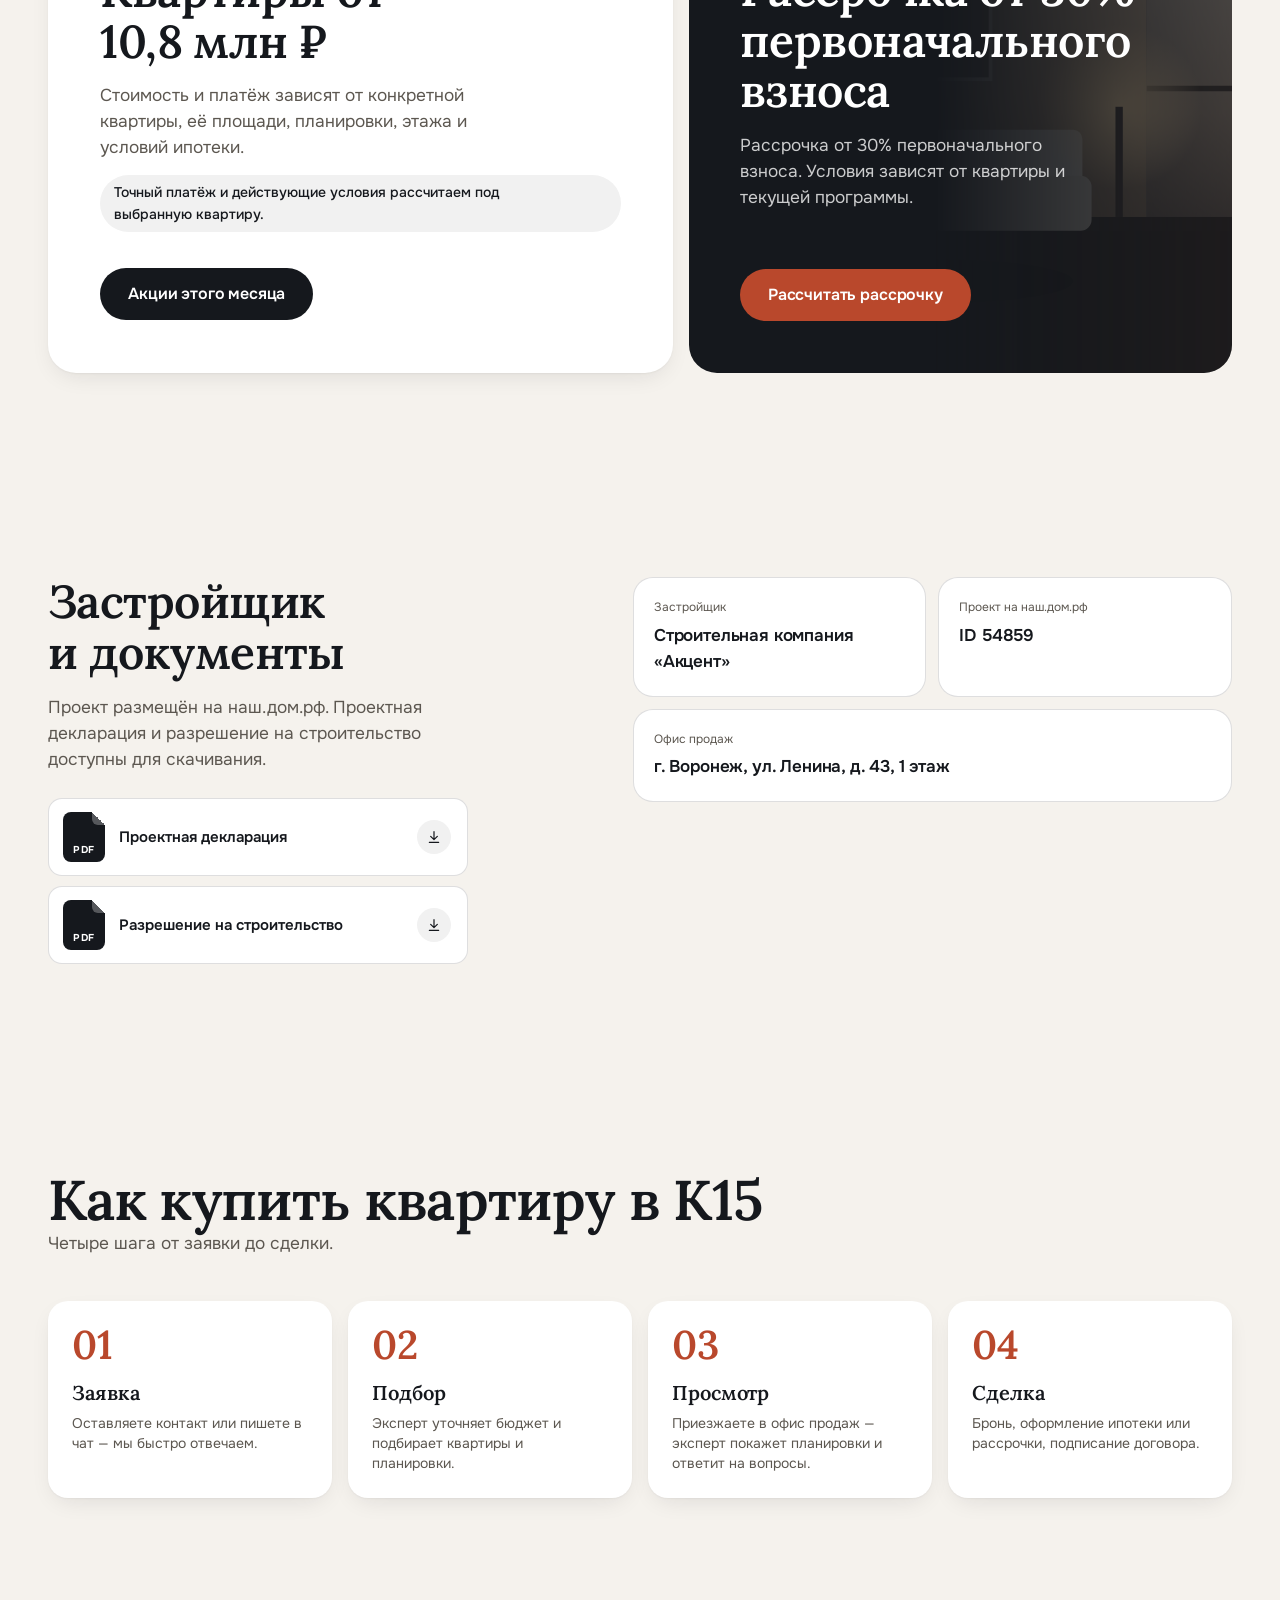
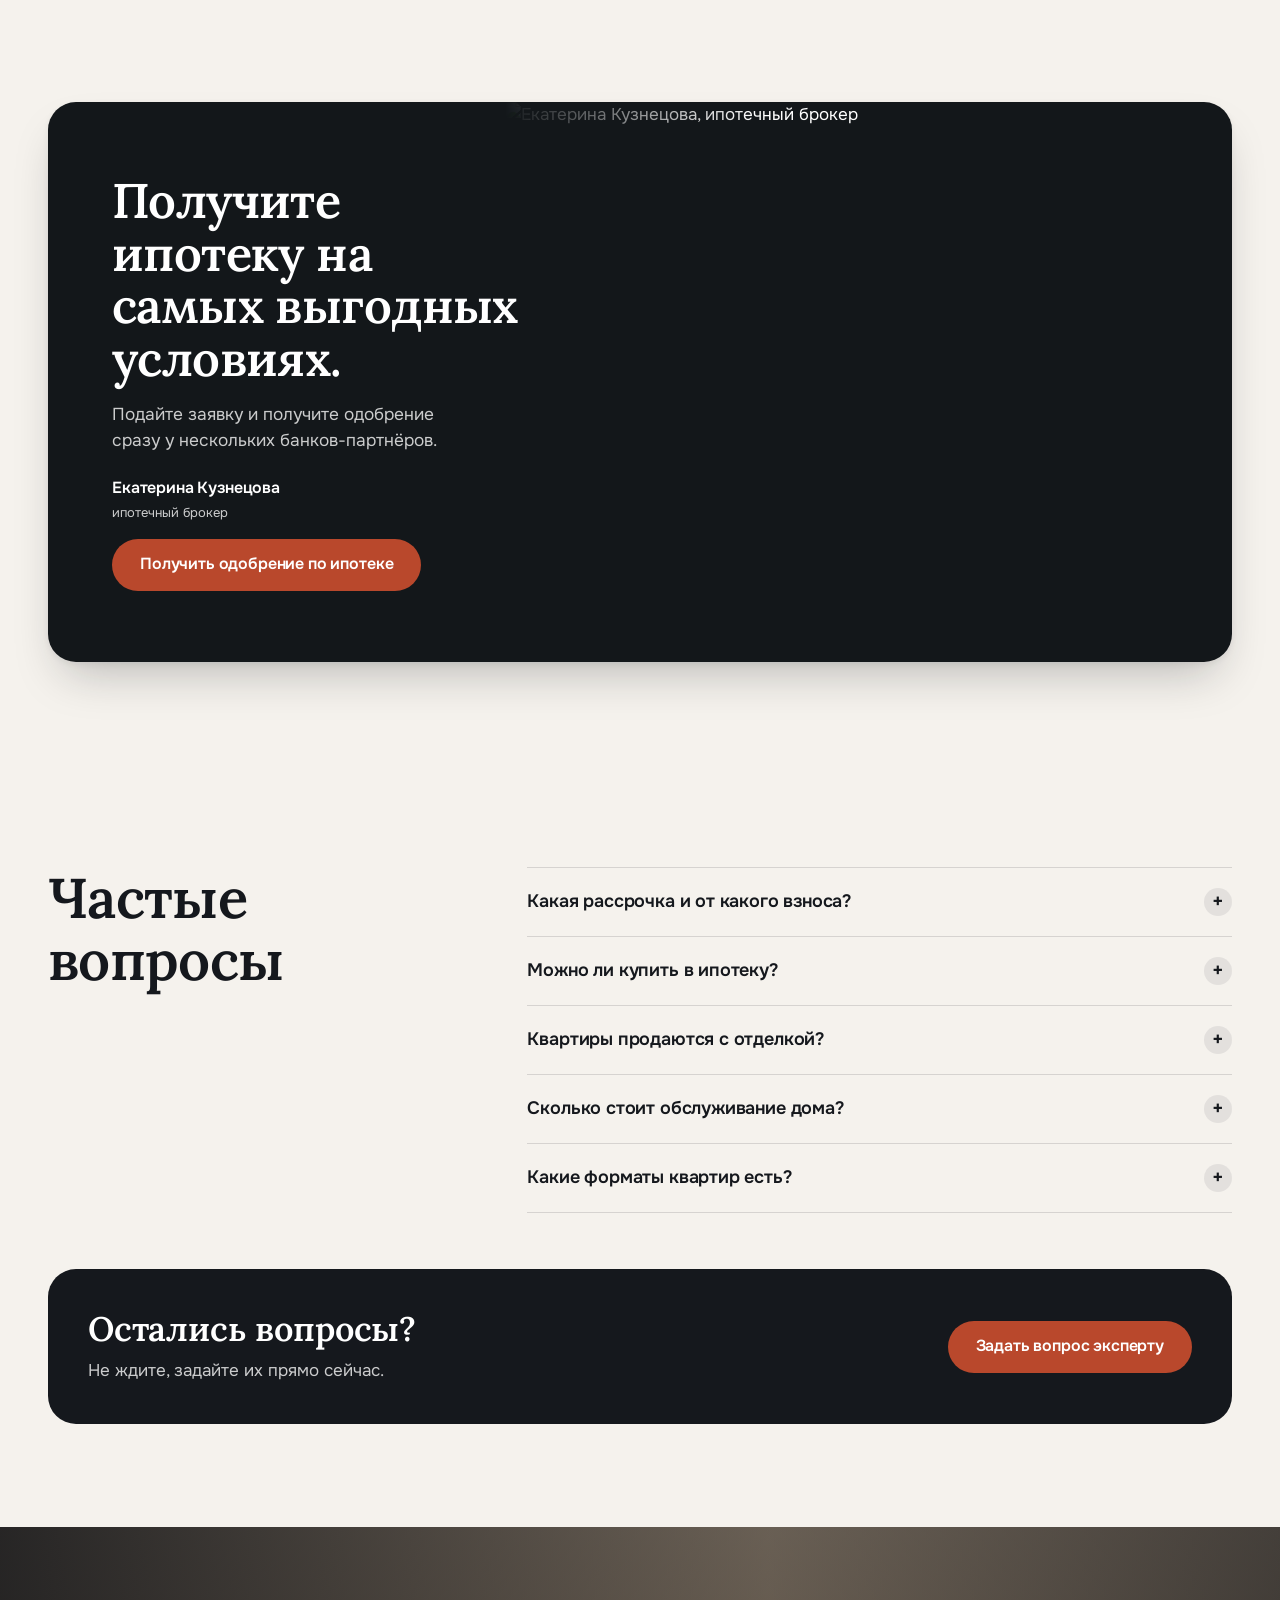
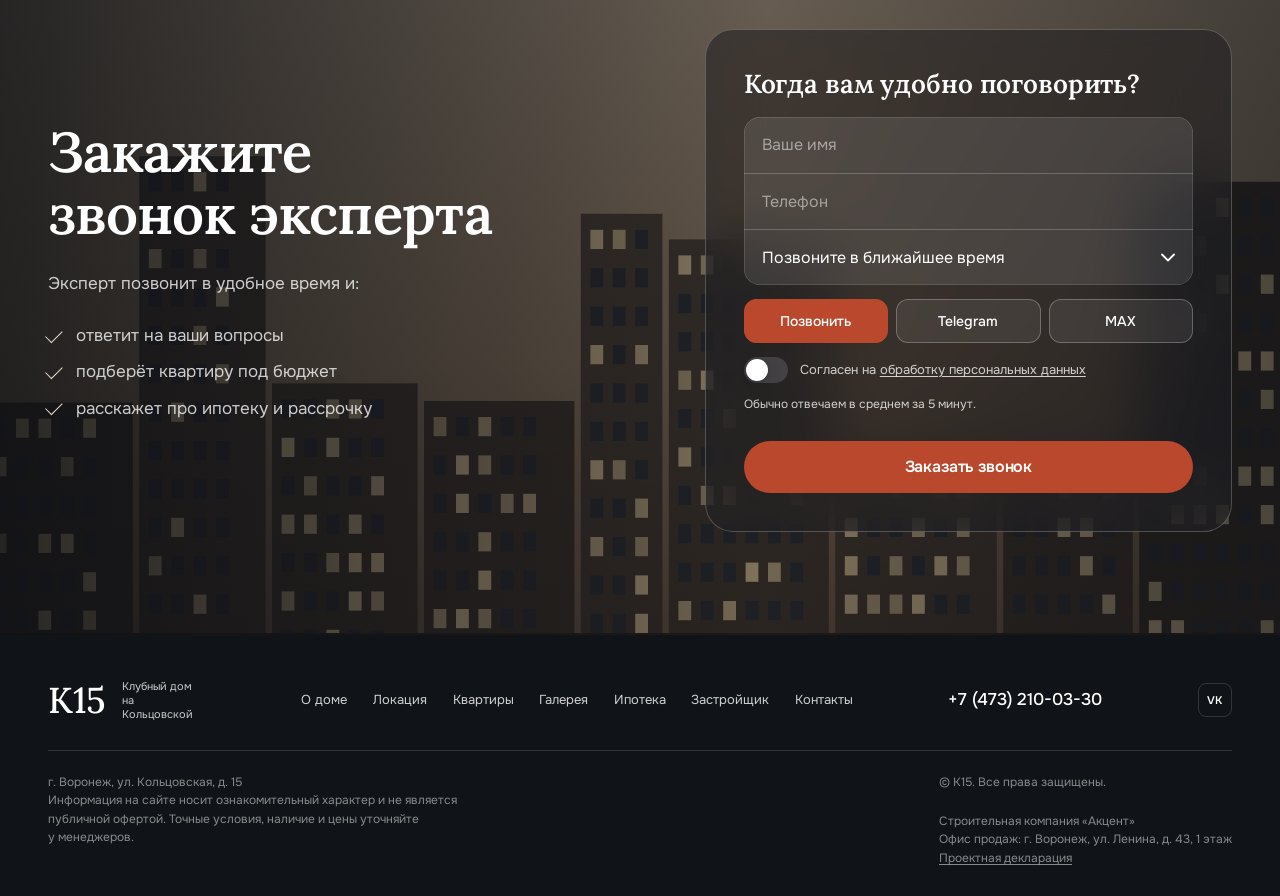
==== commit 3a86125a: "fix: advance K15 quiz synchronously after answer" ====
--- a/landing/reference/K15_landing_edited.html
+++ b/landing/reference/K15_landing_edited.html
@@ -2175,7 +2175,16 @@
   }
   box.addEventListener('click',e=>{
     const o = e.target.closest('.opt'); const bk = e.target.closest('[data-back]');
-    if(o){ goal('quiz_step_'+(st.step+1)); if(st.step===QUIZ.length-1) goal('quiz_done'); st.a[QUIZ[st.step].k] = o.dataset.o; $$('.opt',box).forEach(x=>x.classList.toggle('sel',x===o)); save(); setTimeout(()=>{ st.step++; save(); render(); },260); }
+    if(o){
+      const current = st.step;
+      if(current >= QUIZ.length) return;
+      st.a[QUIZ[current].k] = o.dataset.o;
+      goal('quiz_step_'+(current+1));
+      if(current===QUIZ.length-1) goal('quiz_done');
+      st.step = current + 1;
+      save();
+      render();
+    }
     if(bk){ st.step = Math.max(0, st.step-1); save(); render(); }
   });
   if(st.step>=QUIZ.length && QUIZ.some(q=>!st.a[q.k])) st.step=0;
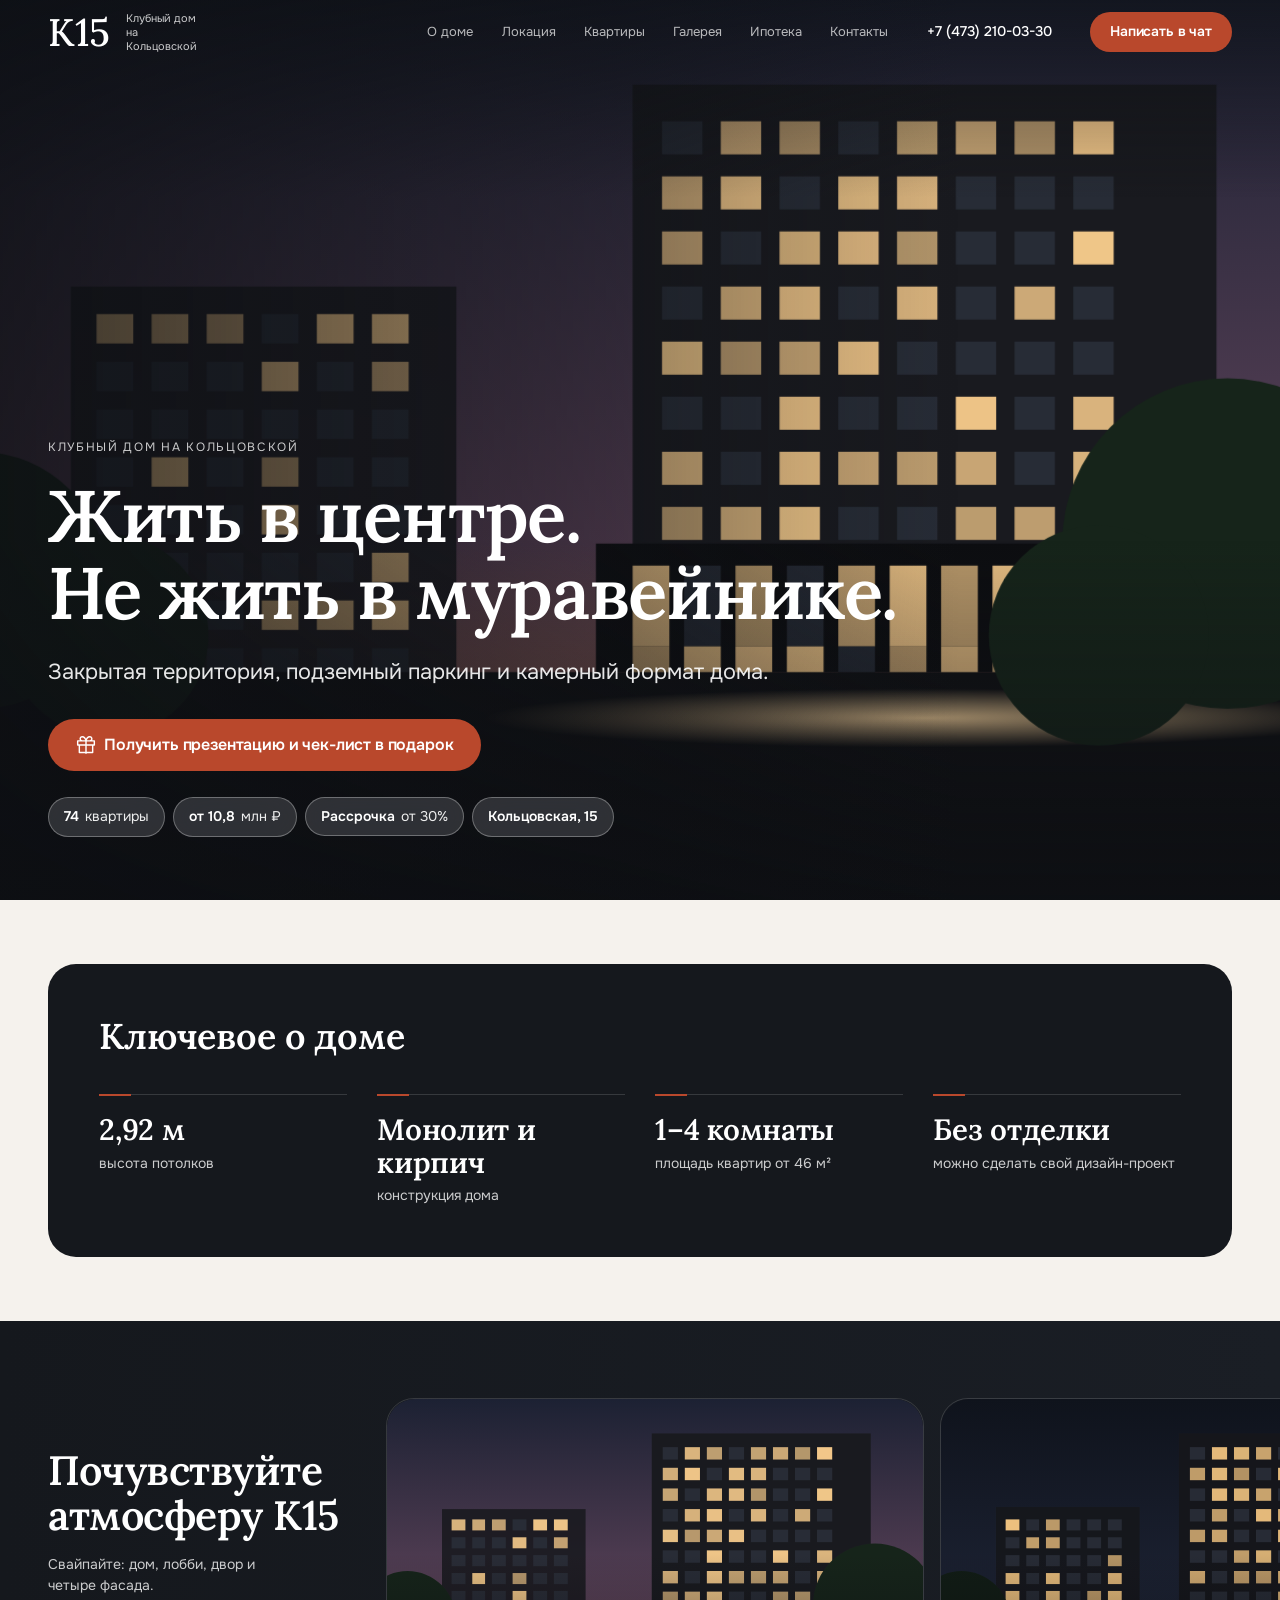
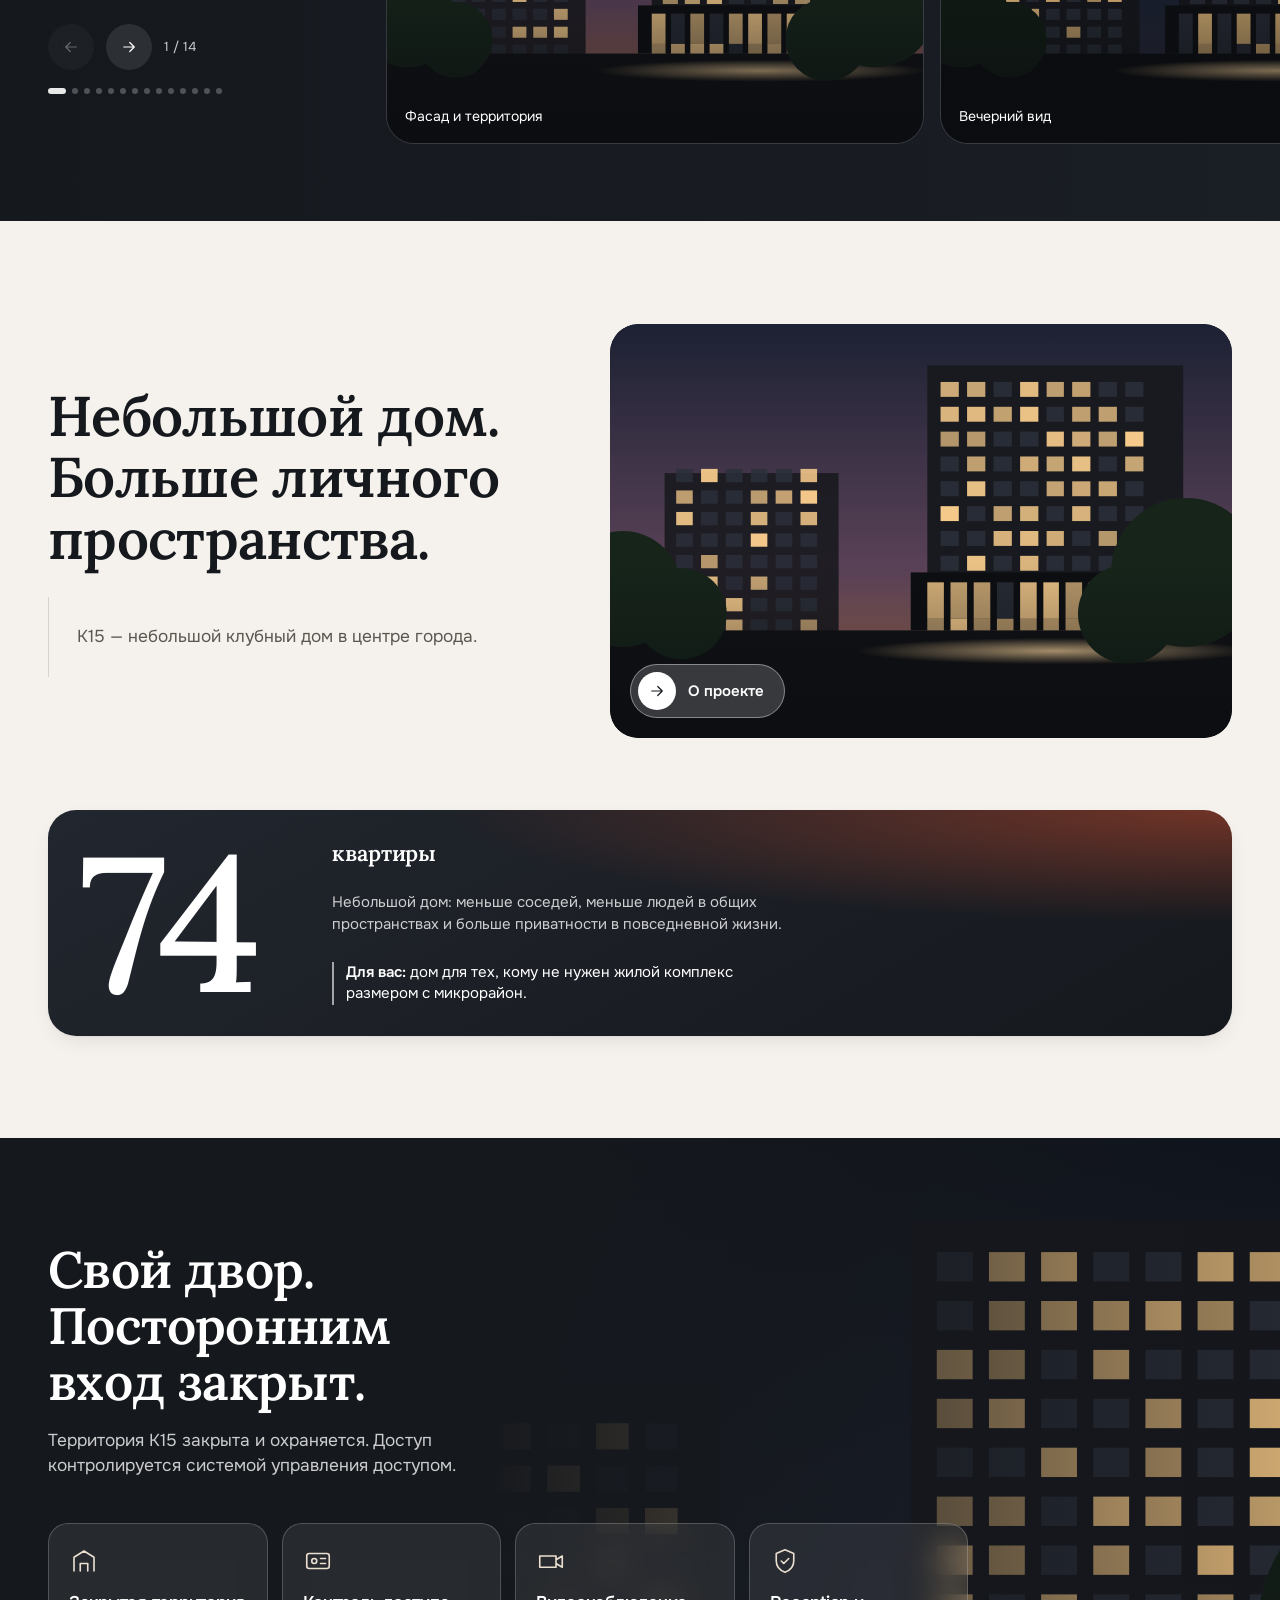
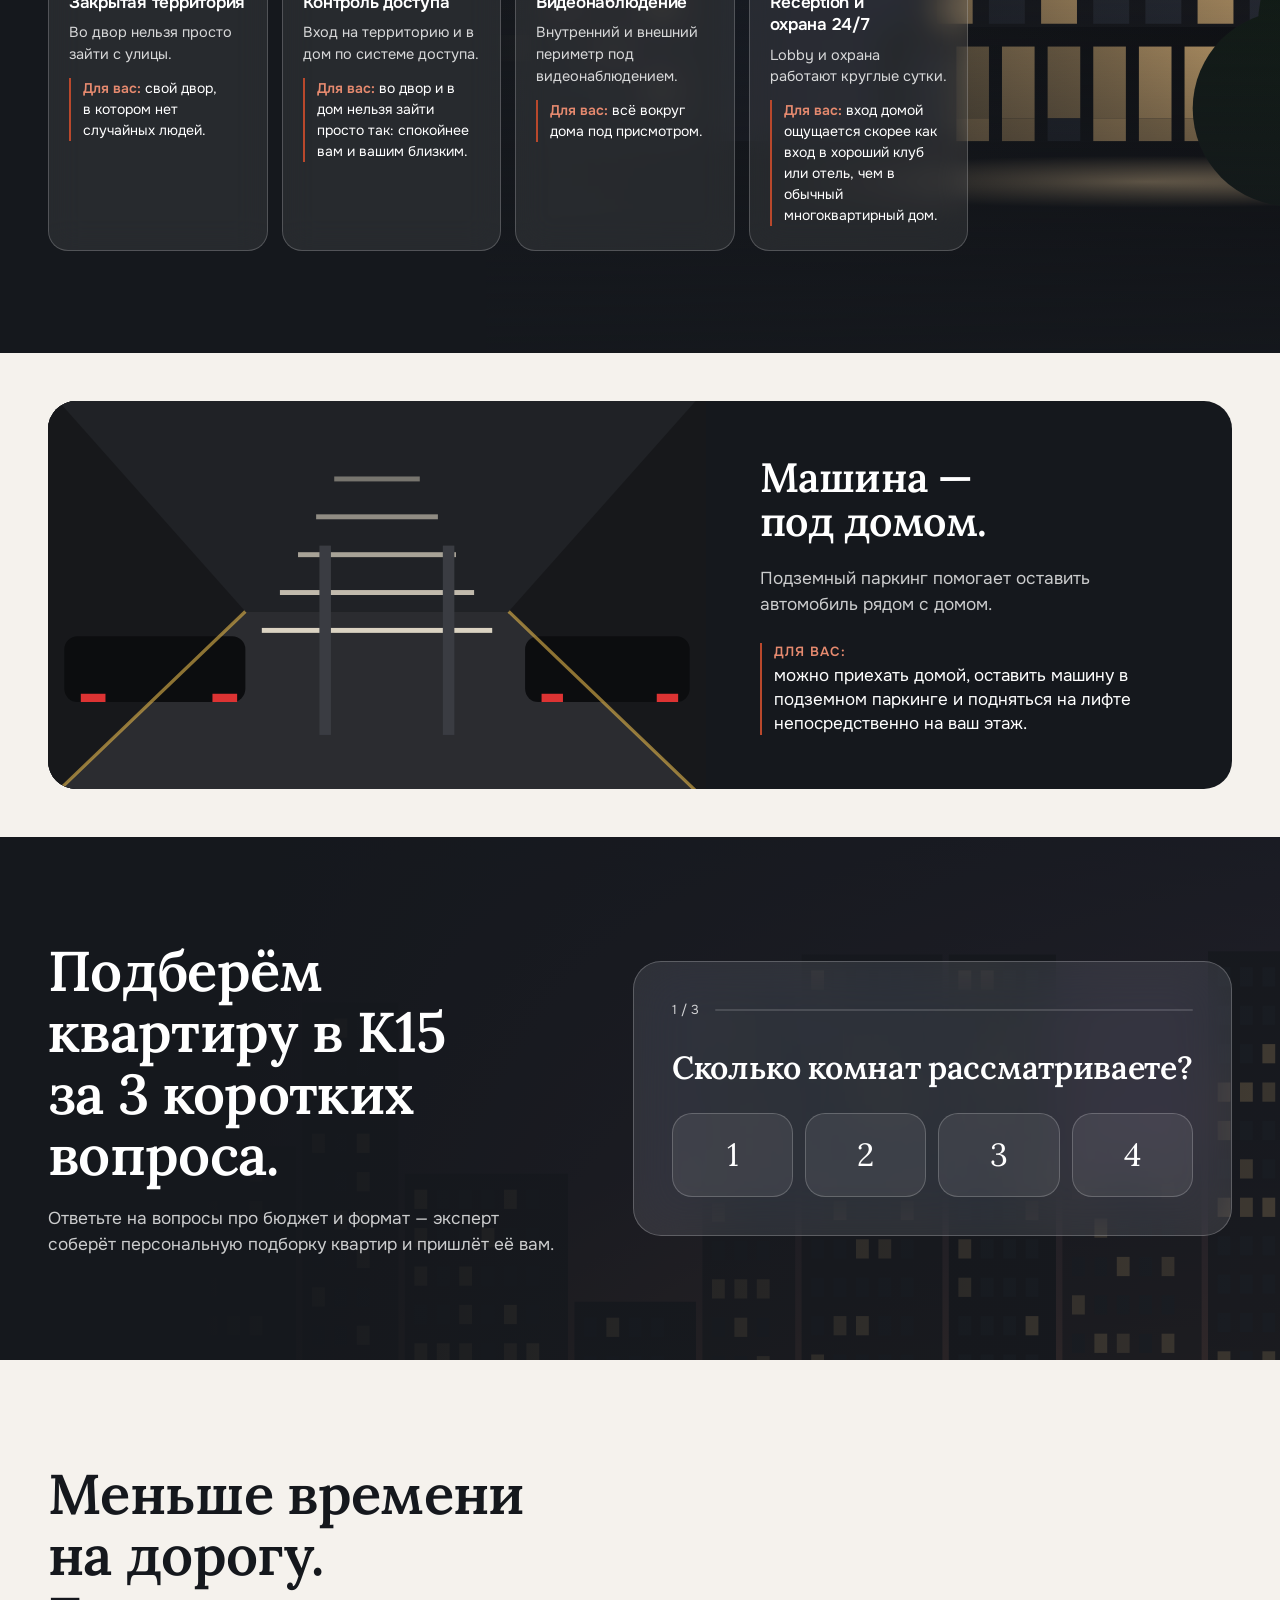
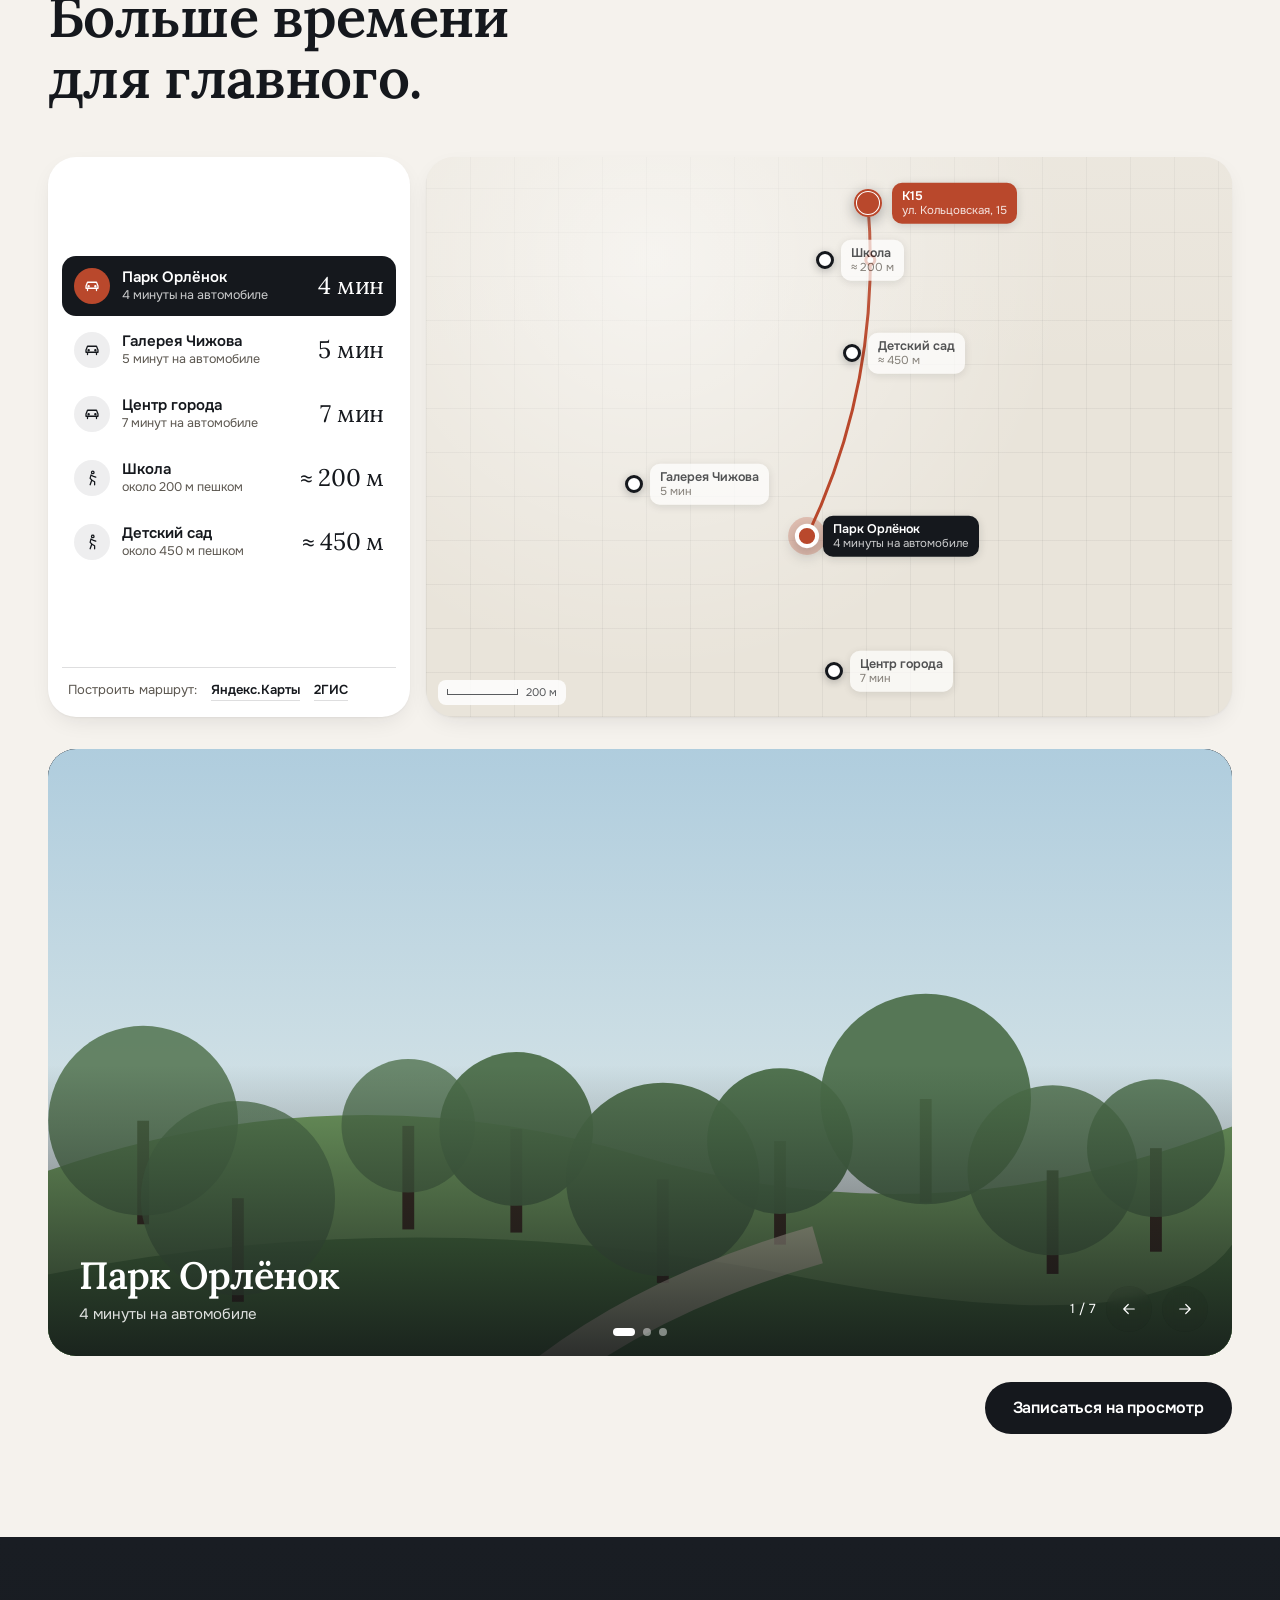
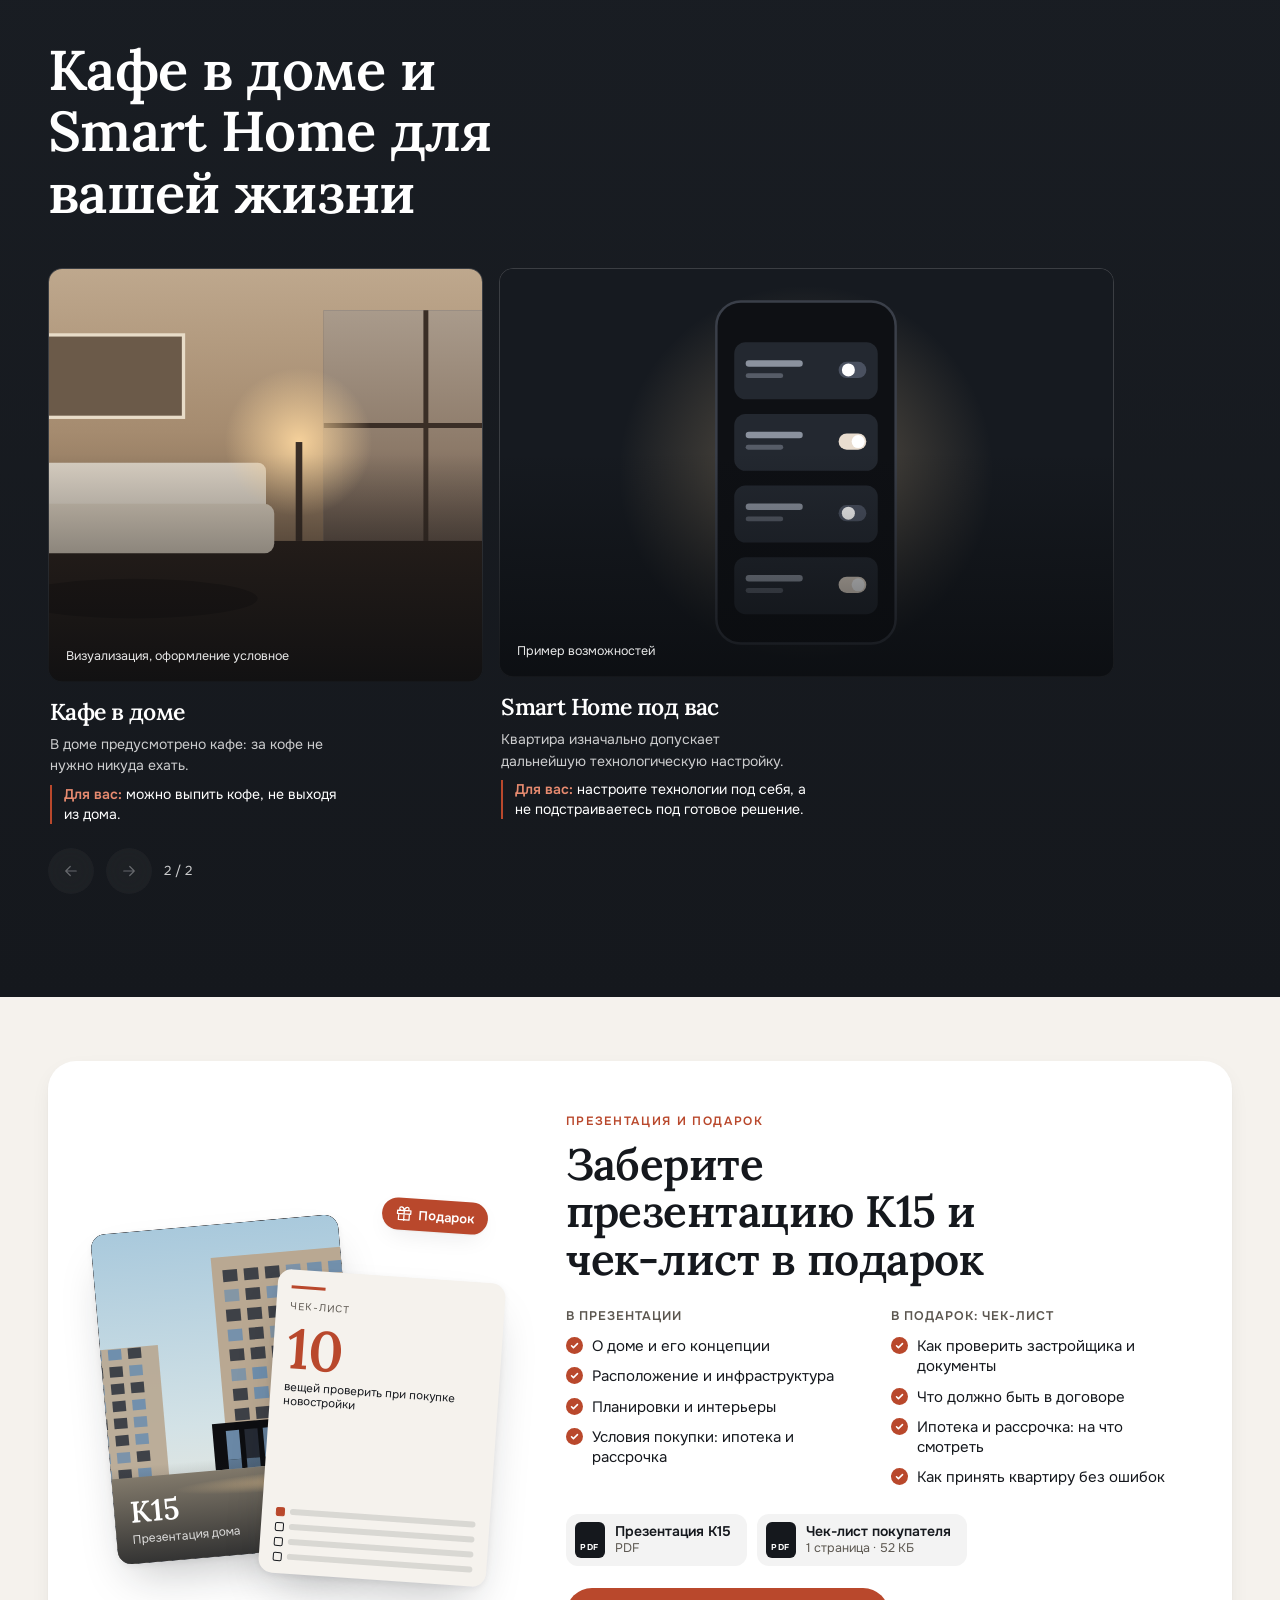
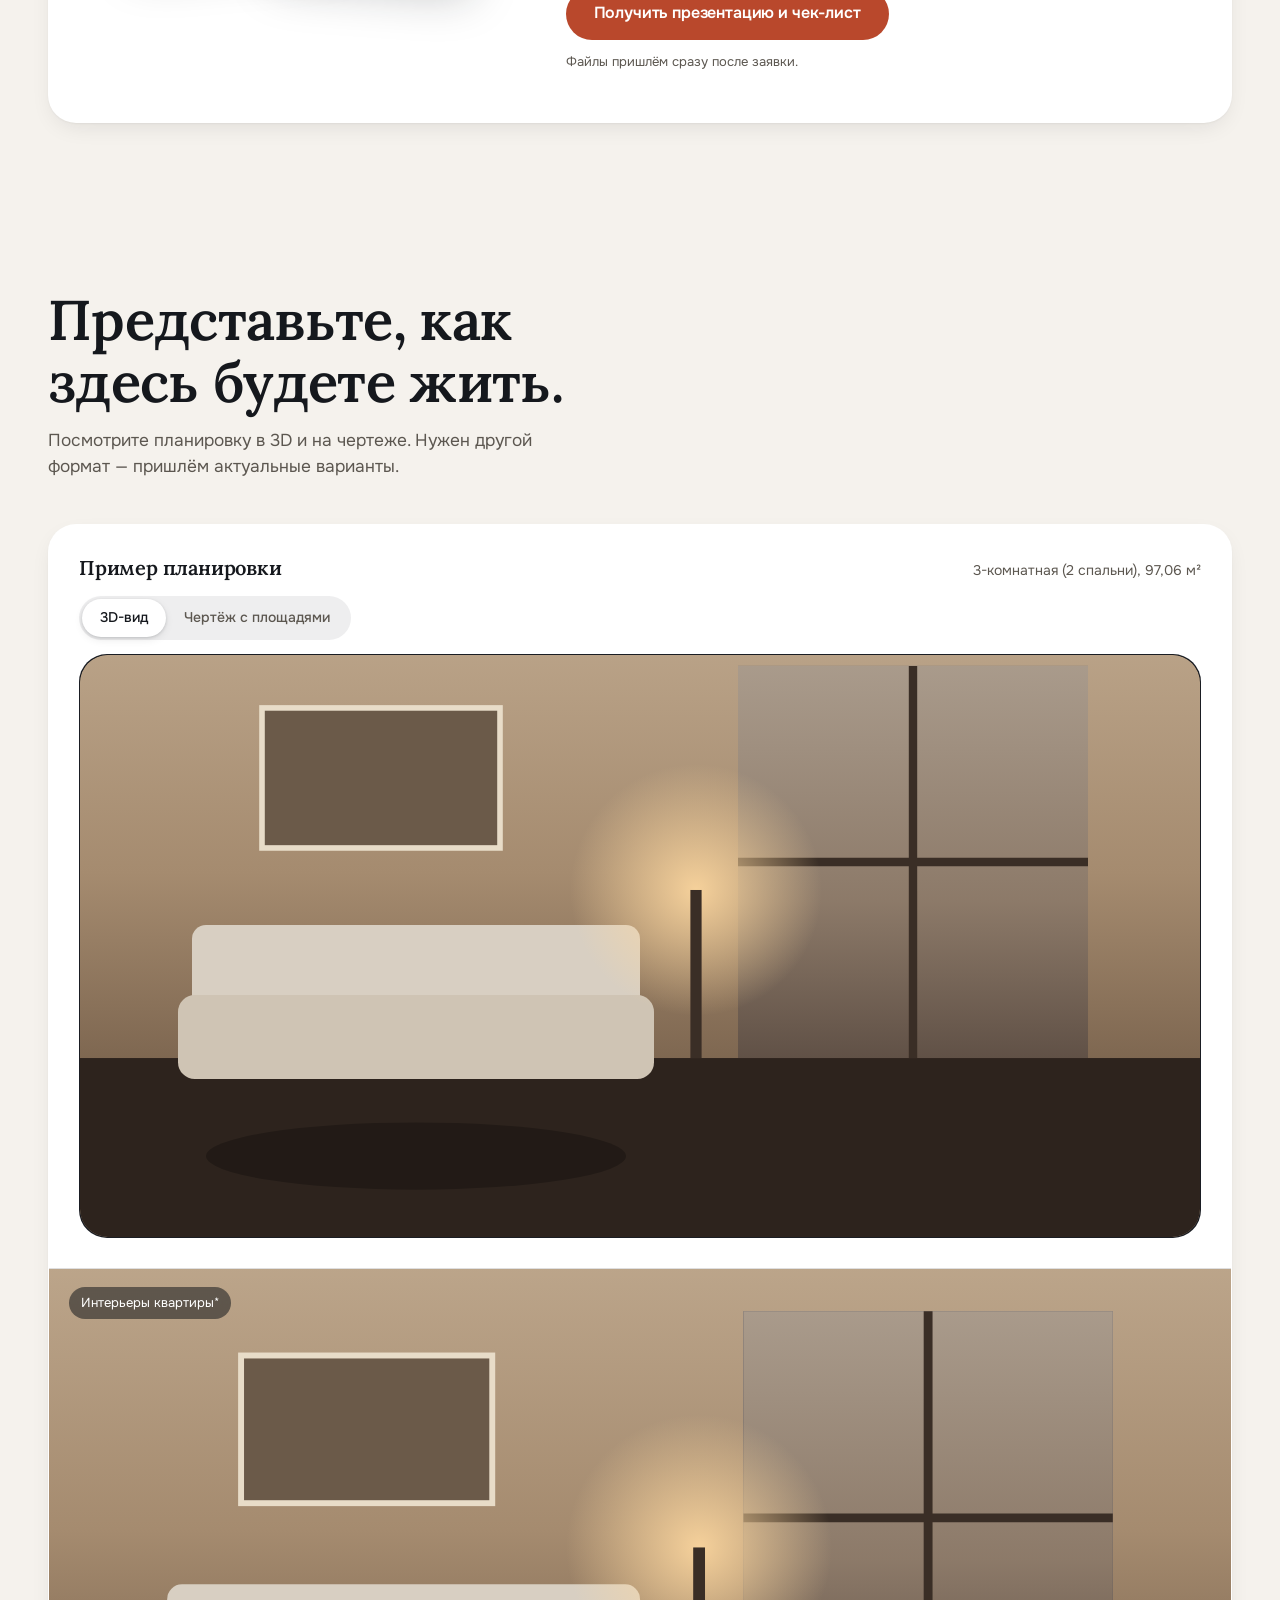
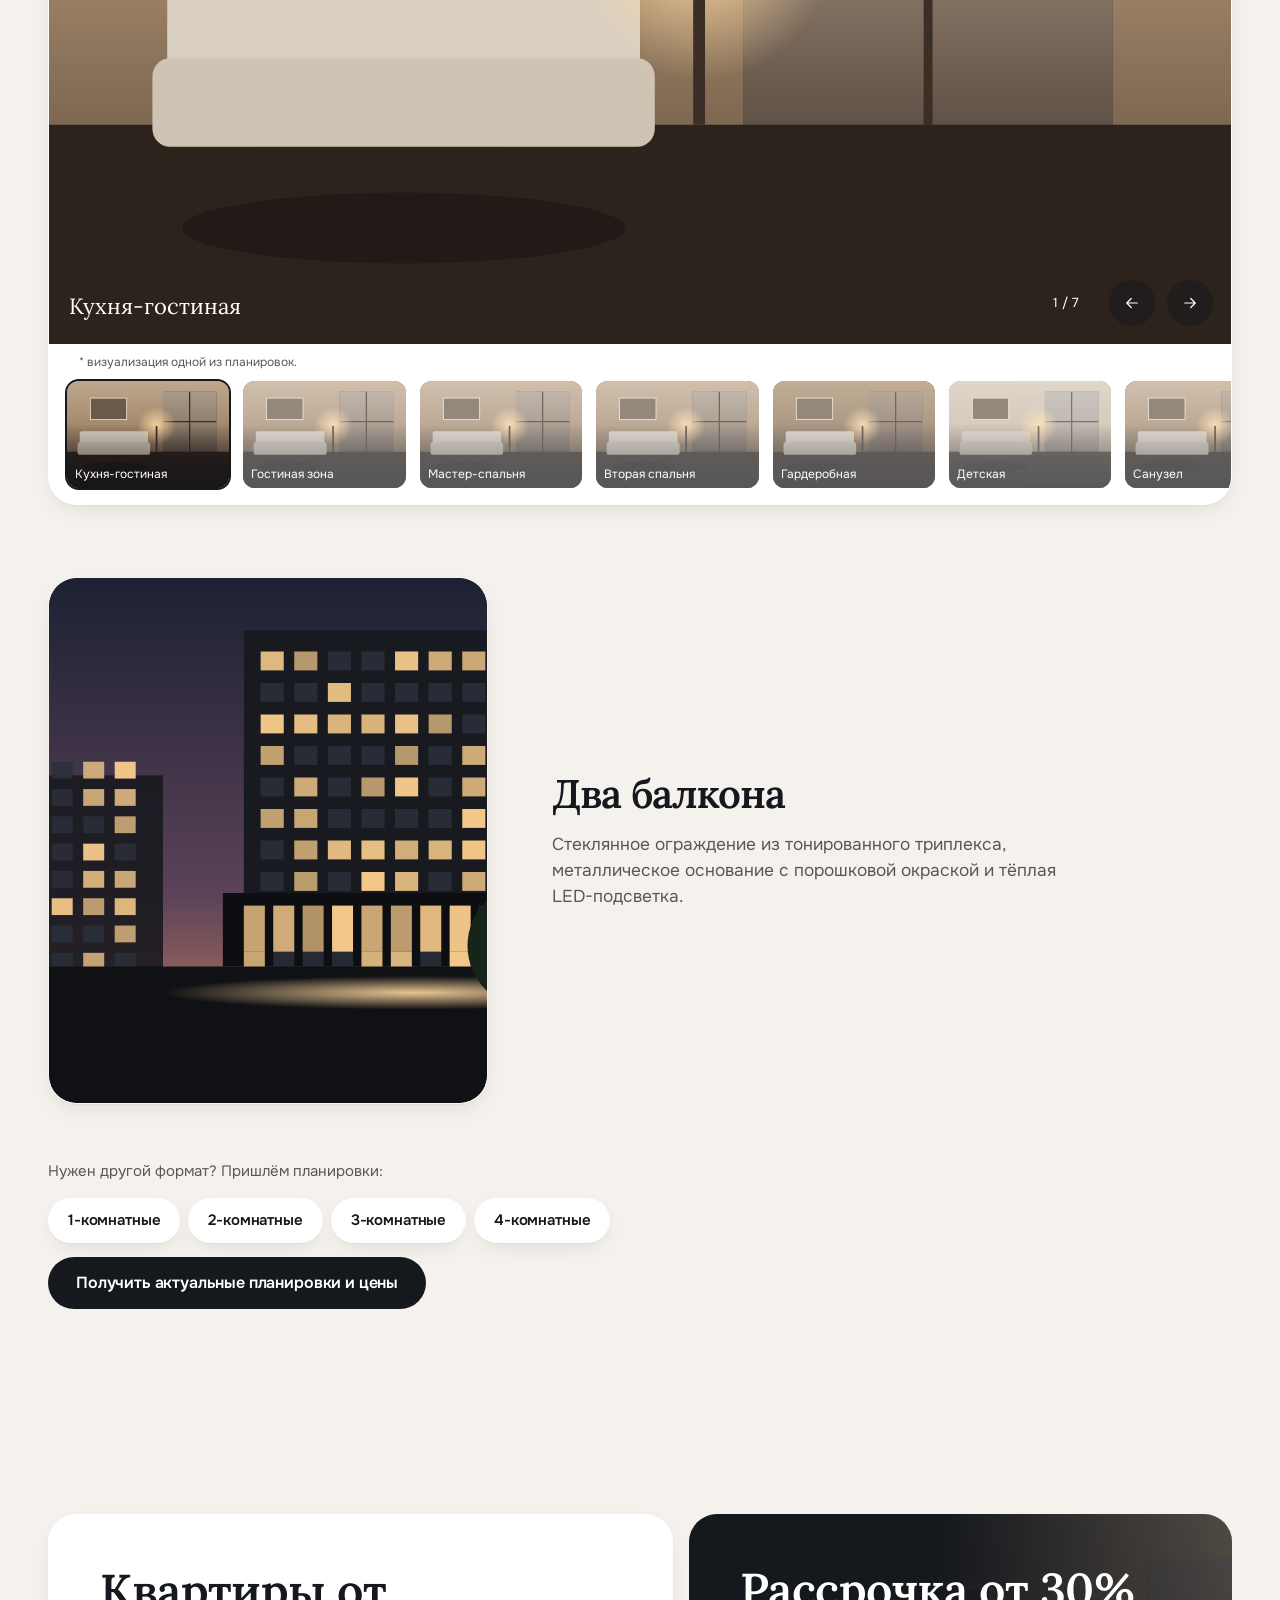
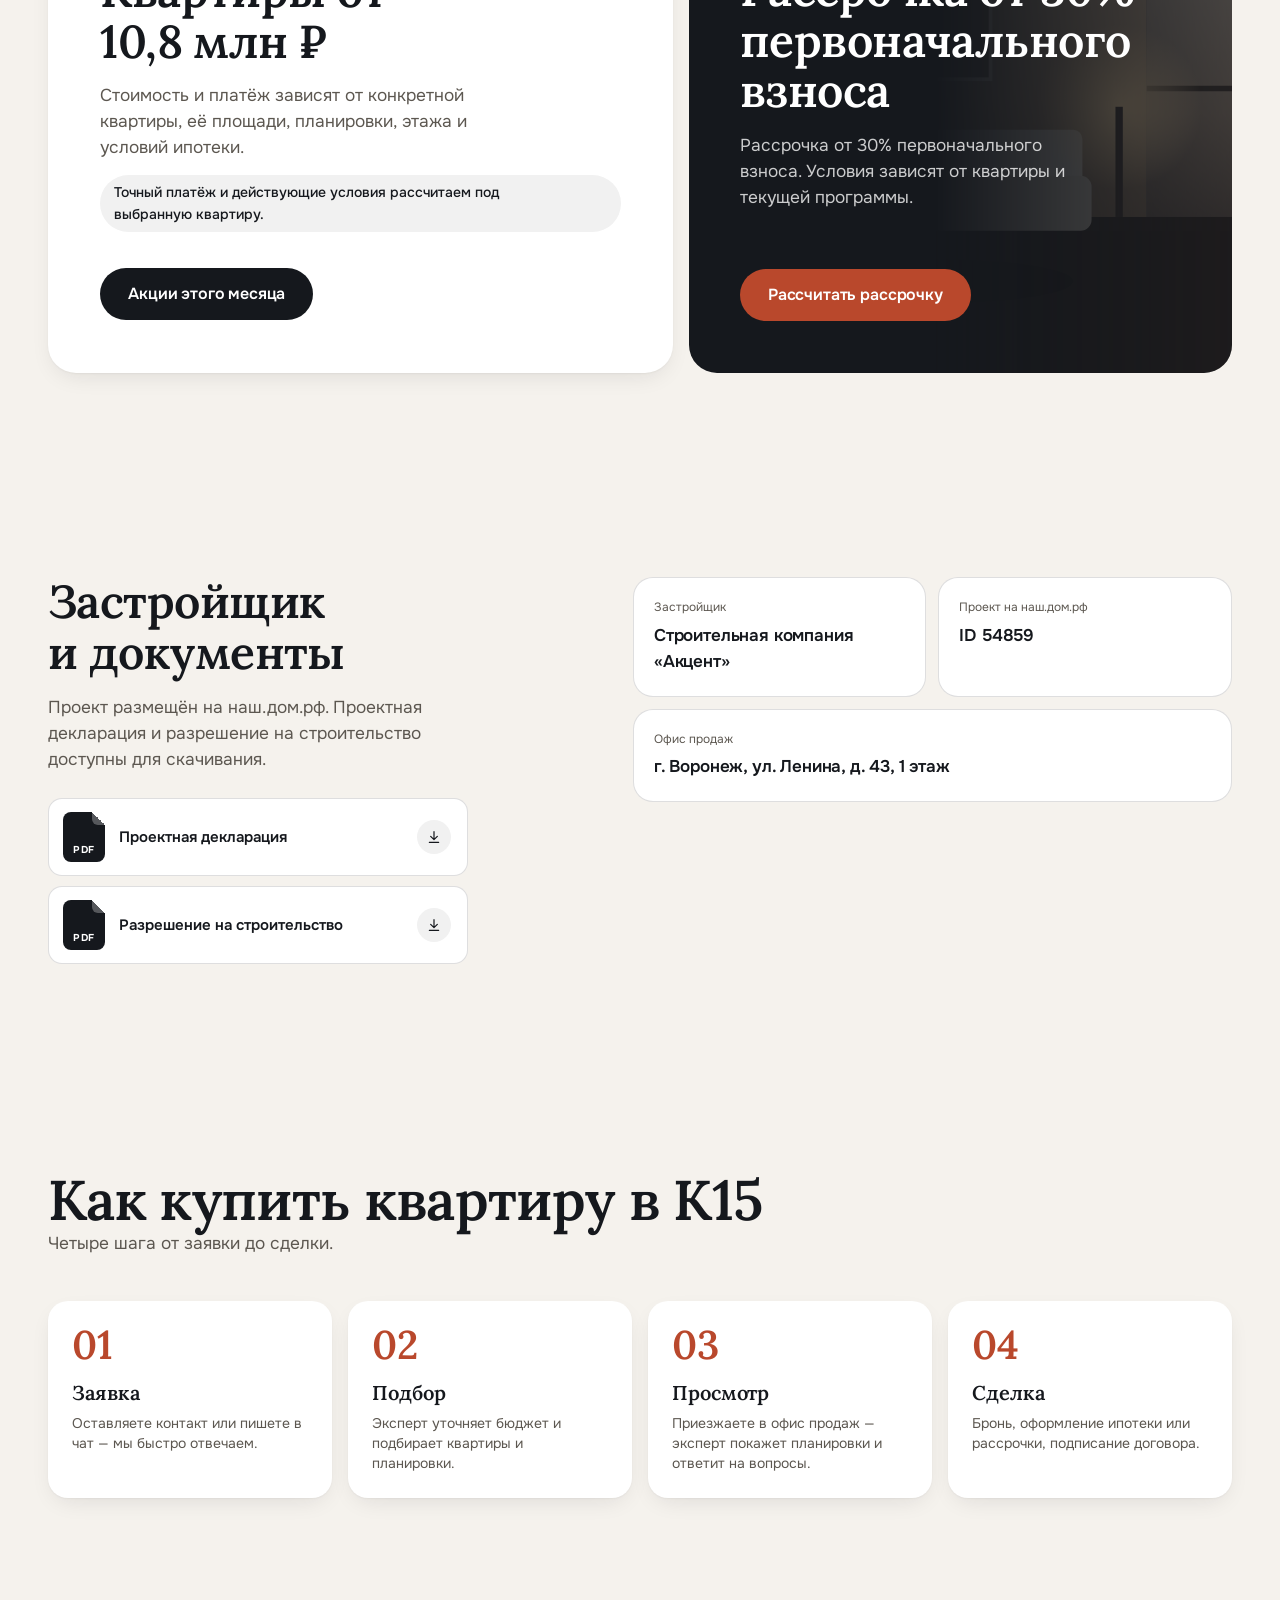
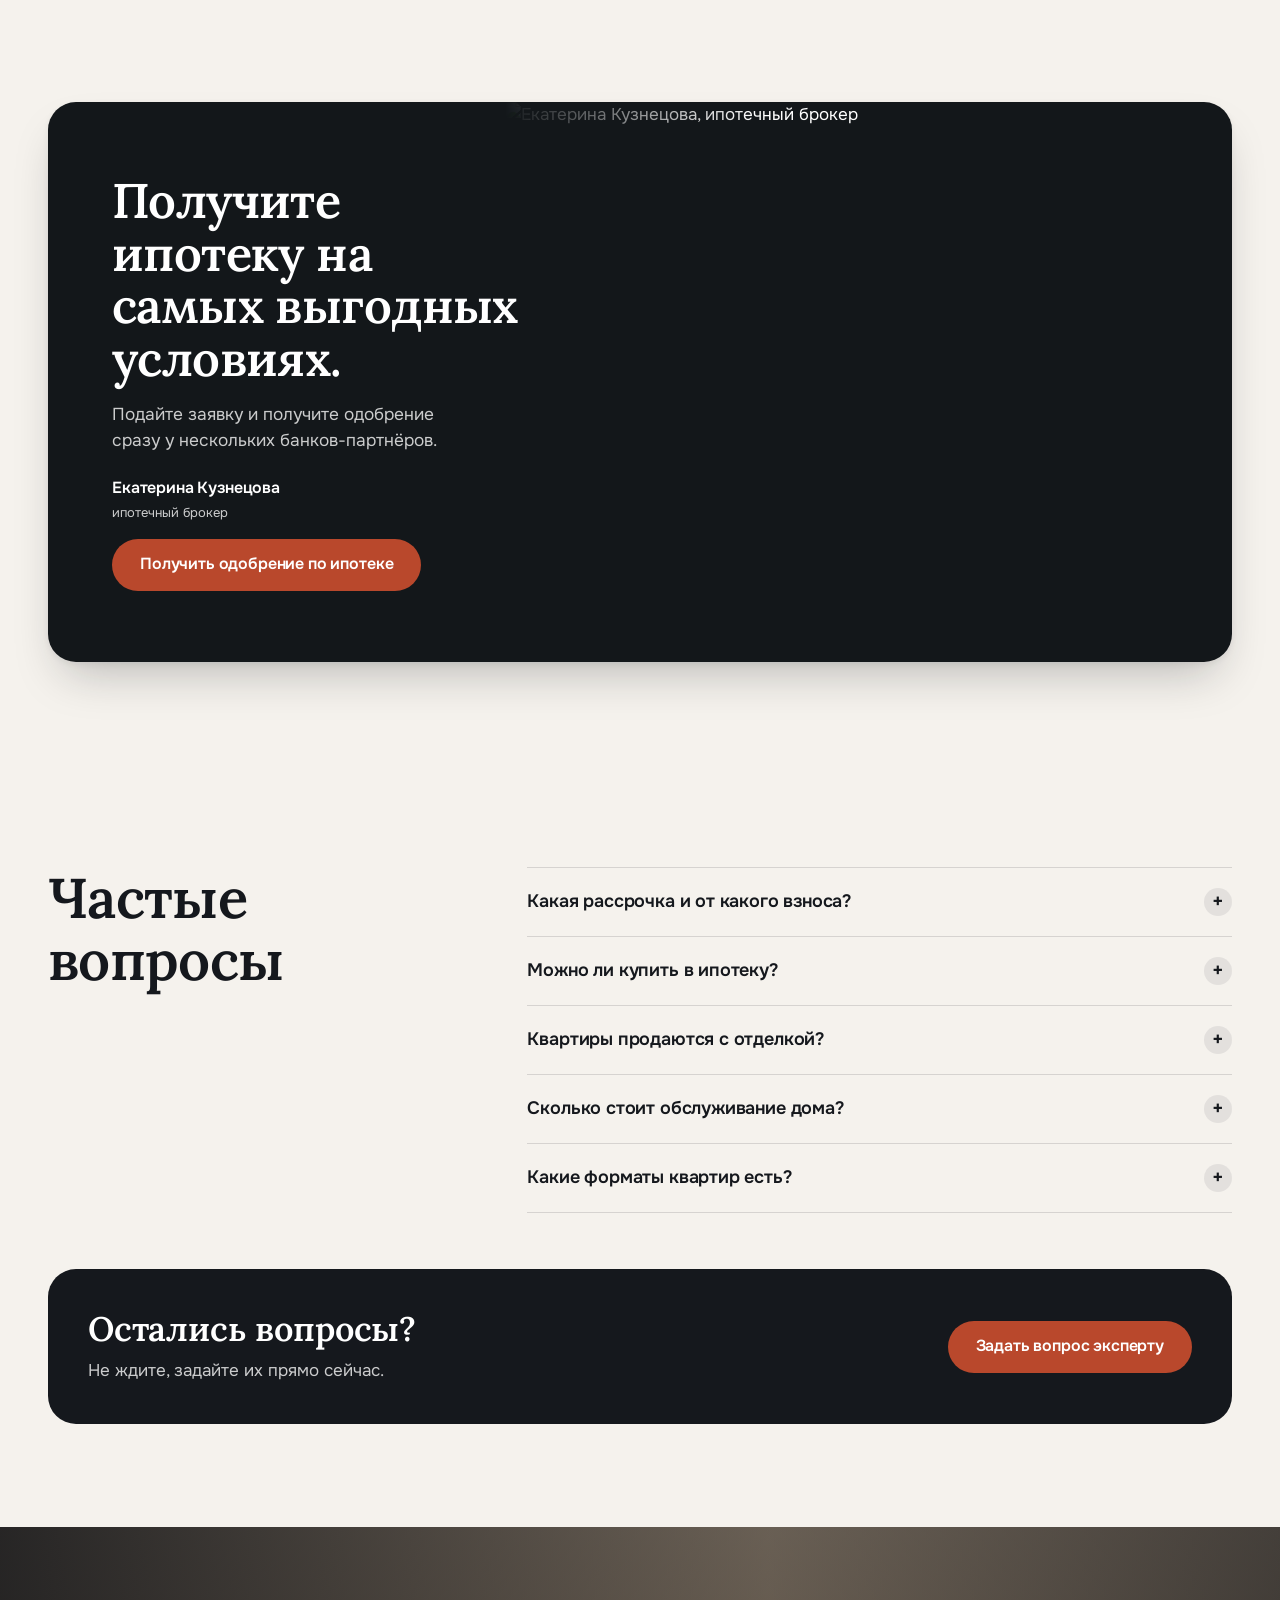
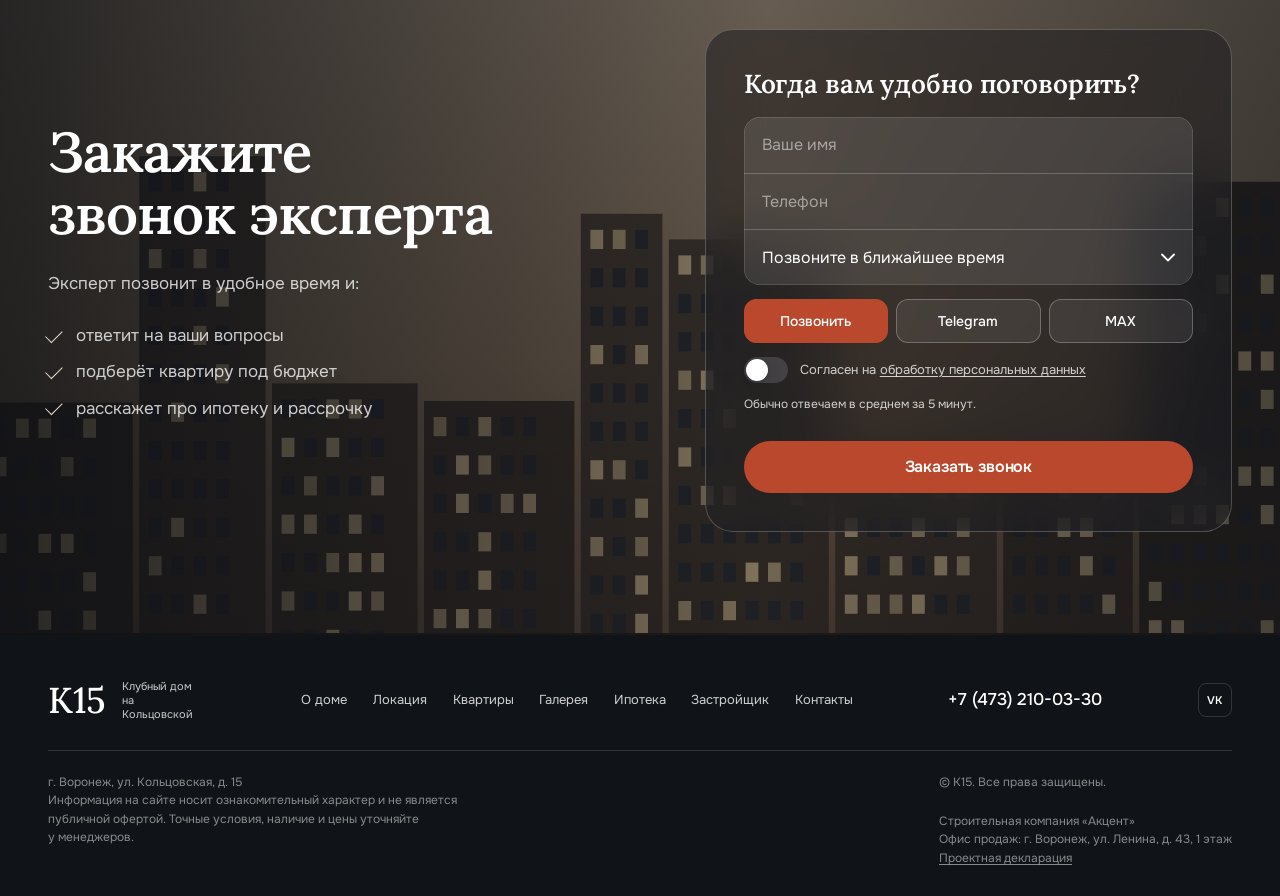
==== commit 55b7180b: "fix: remove unverified K15 parking capacity claim" ====
--- a/landing/reference/K15_landing_edited.html
+++ b/landing/reference/K15_landing_edited.html
@@ -1225,7 +1225,7 @@
         <div class="pk-top">
           <h2>Машина — под домом.</h2>
           <div class="pk-txt">
-            <p class="lead">76 машиномест в подземном паркинге закрывают вопрос парковки рядом с домом.</p>
+            <p class="lead">Подземный паркинг помогает оставить автомобиль рядом с домом.</p>
             <p class="lead gain"><b>Для вас:</b> можно приехать домой, оставить машину в подземном паркинге и подняться на лифте непосредственно на ваш этаж.</p>
           </div>
         </div>
